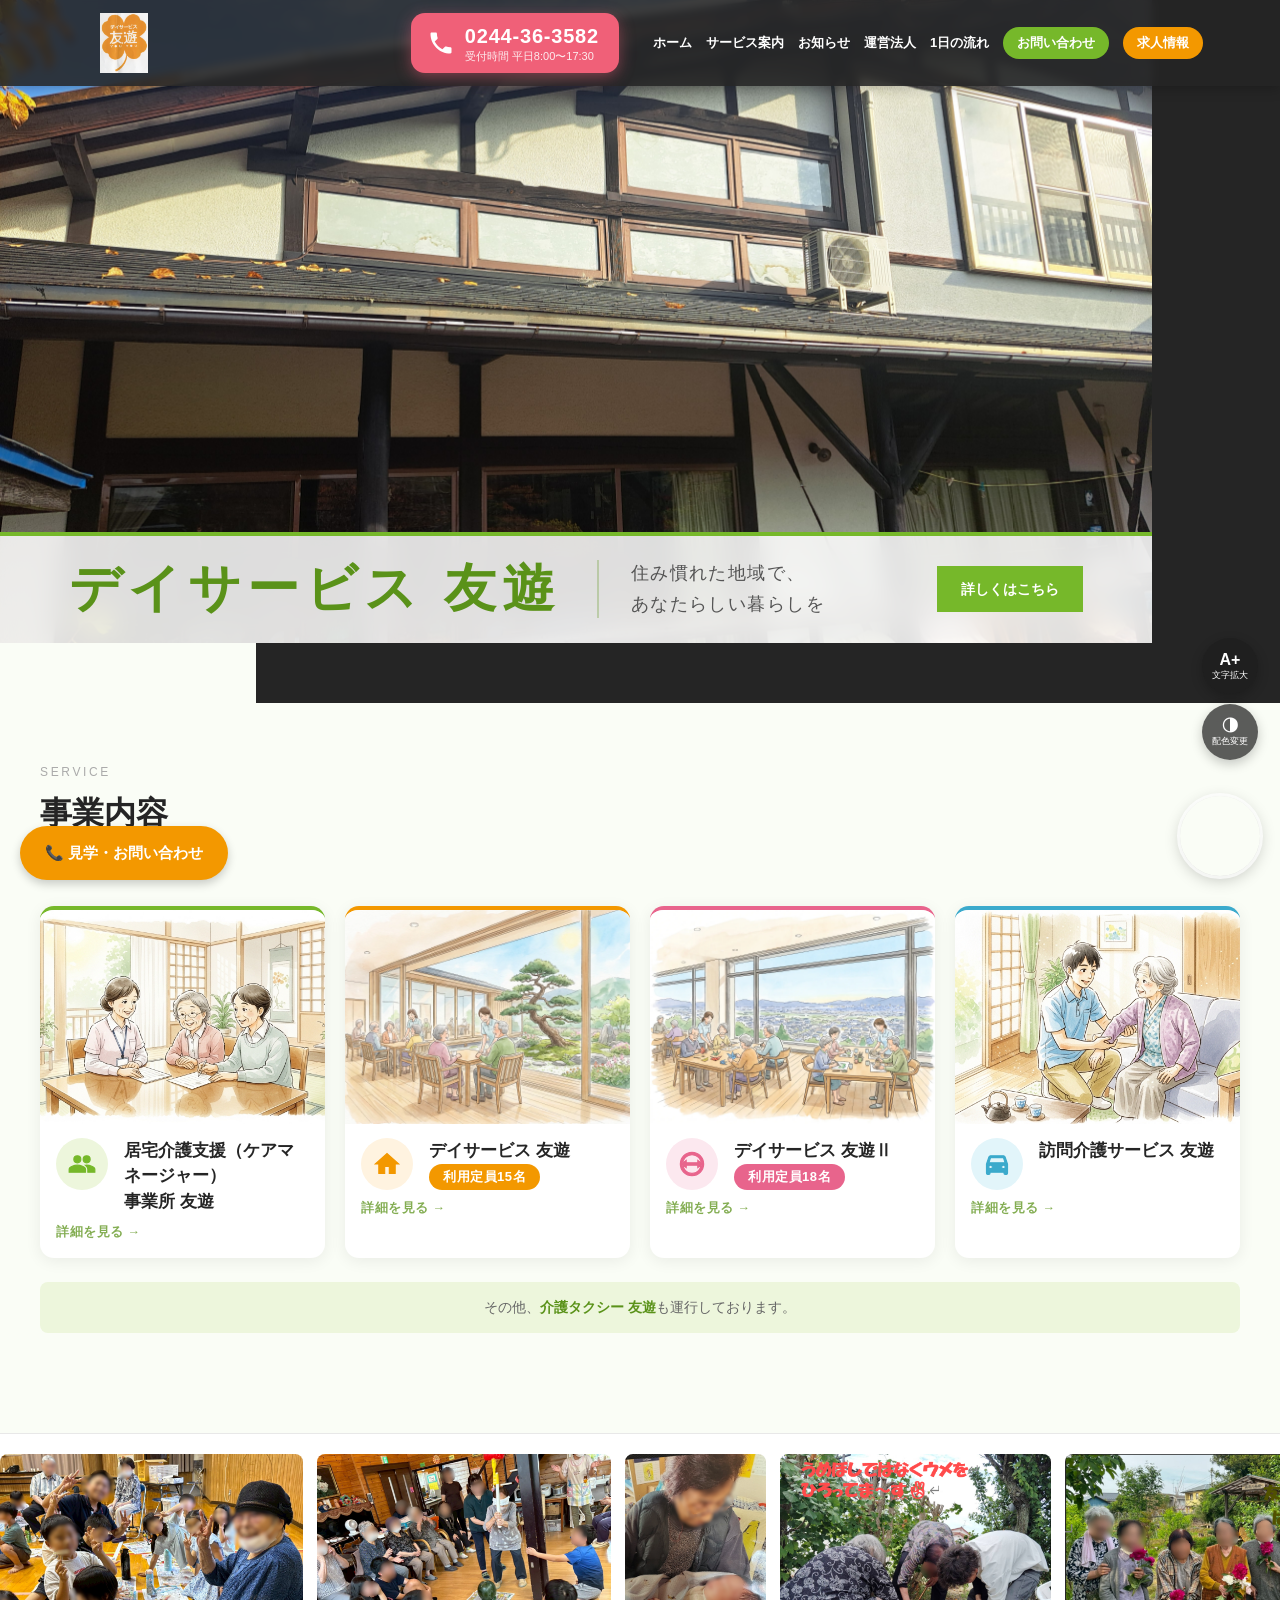
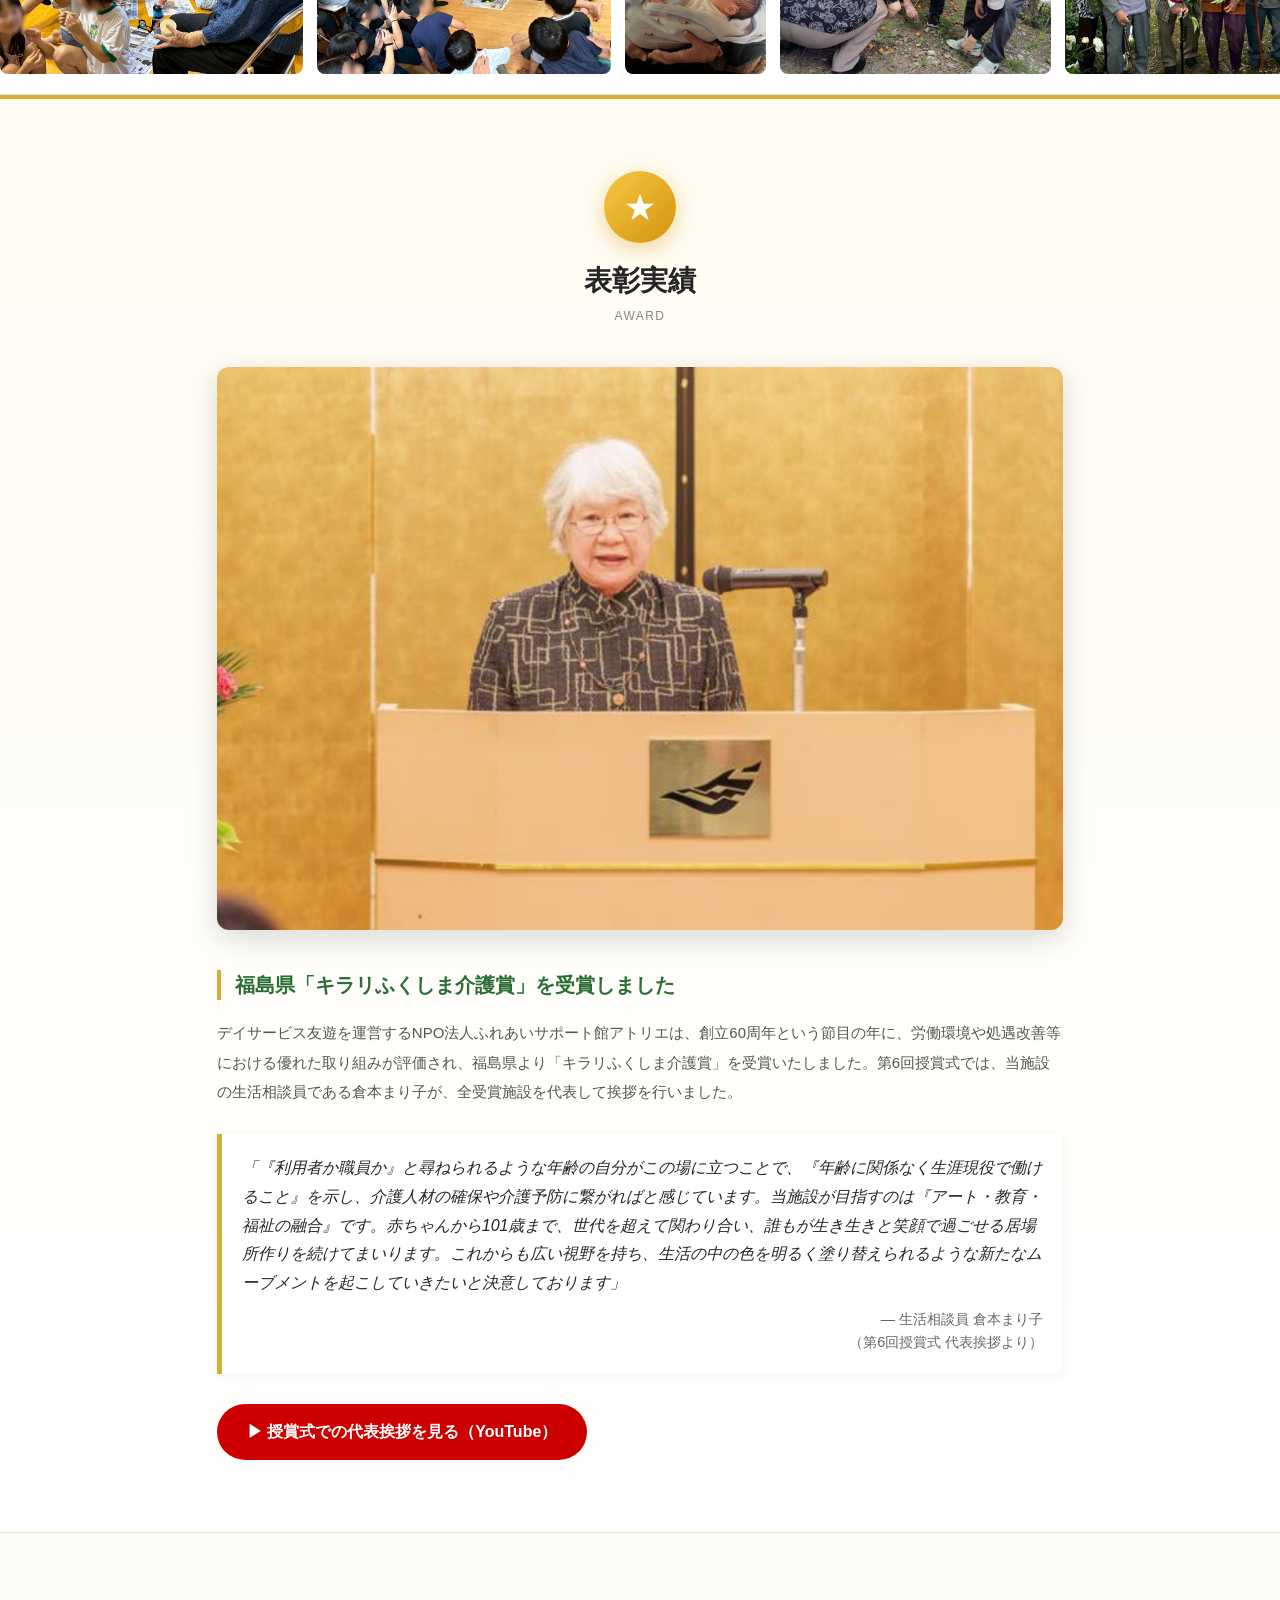
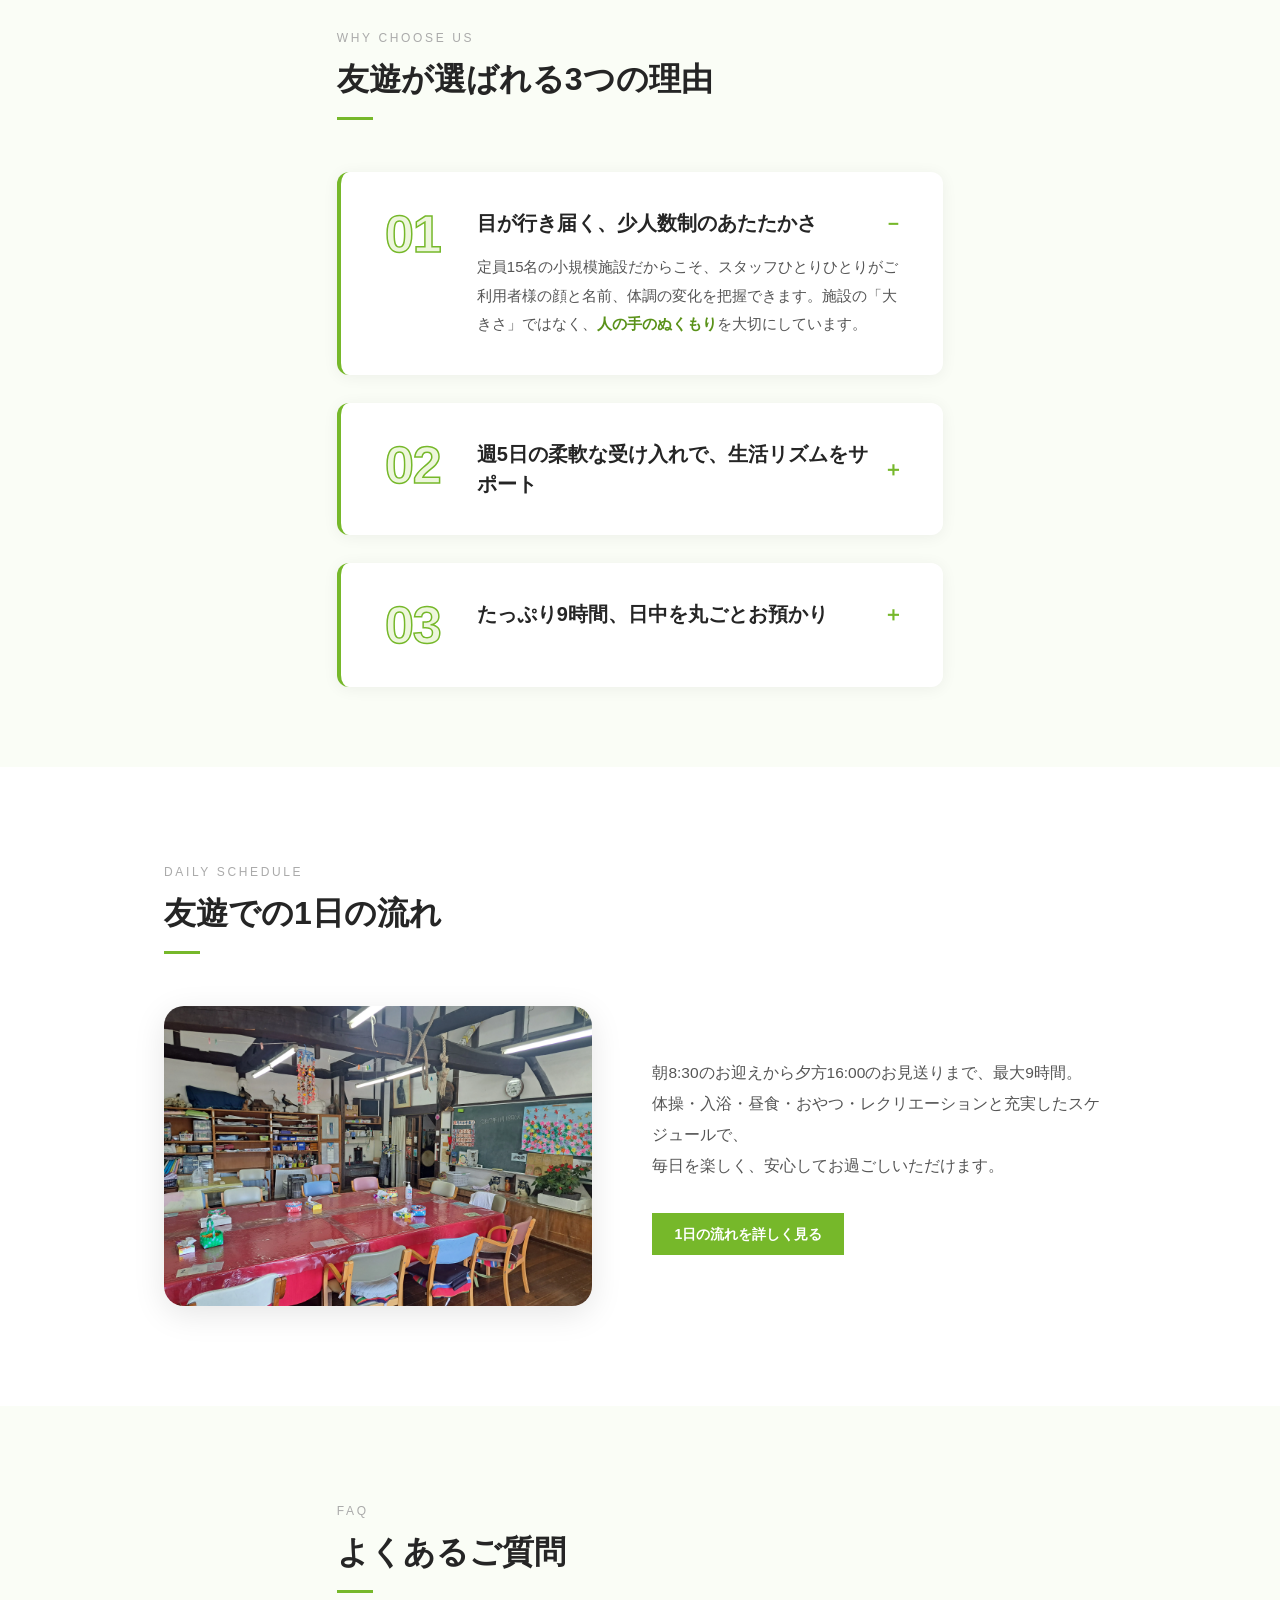
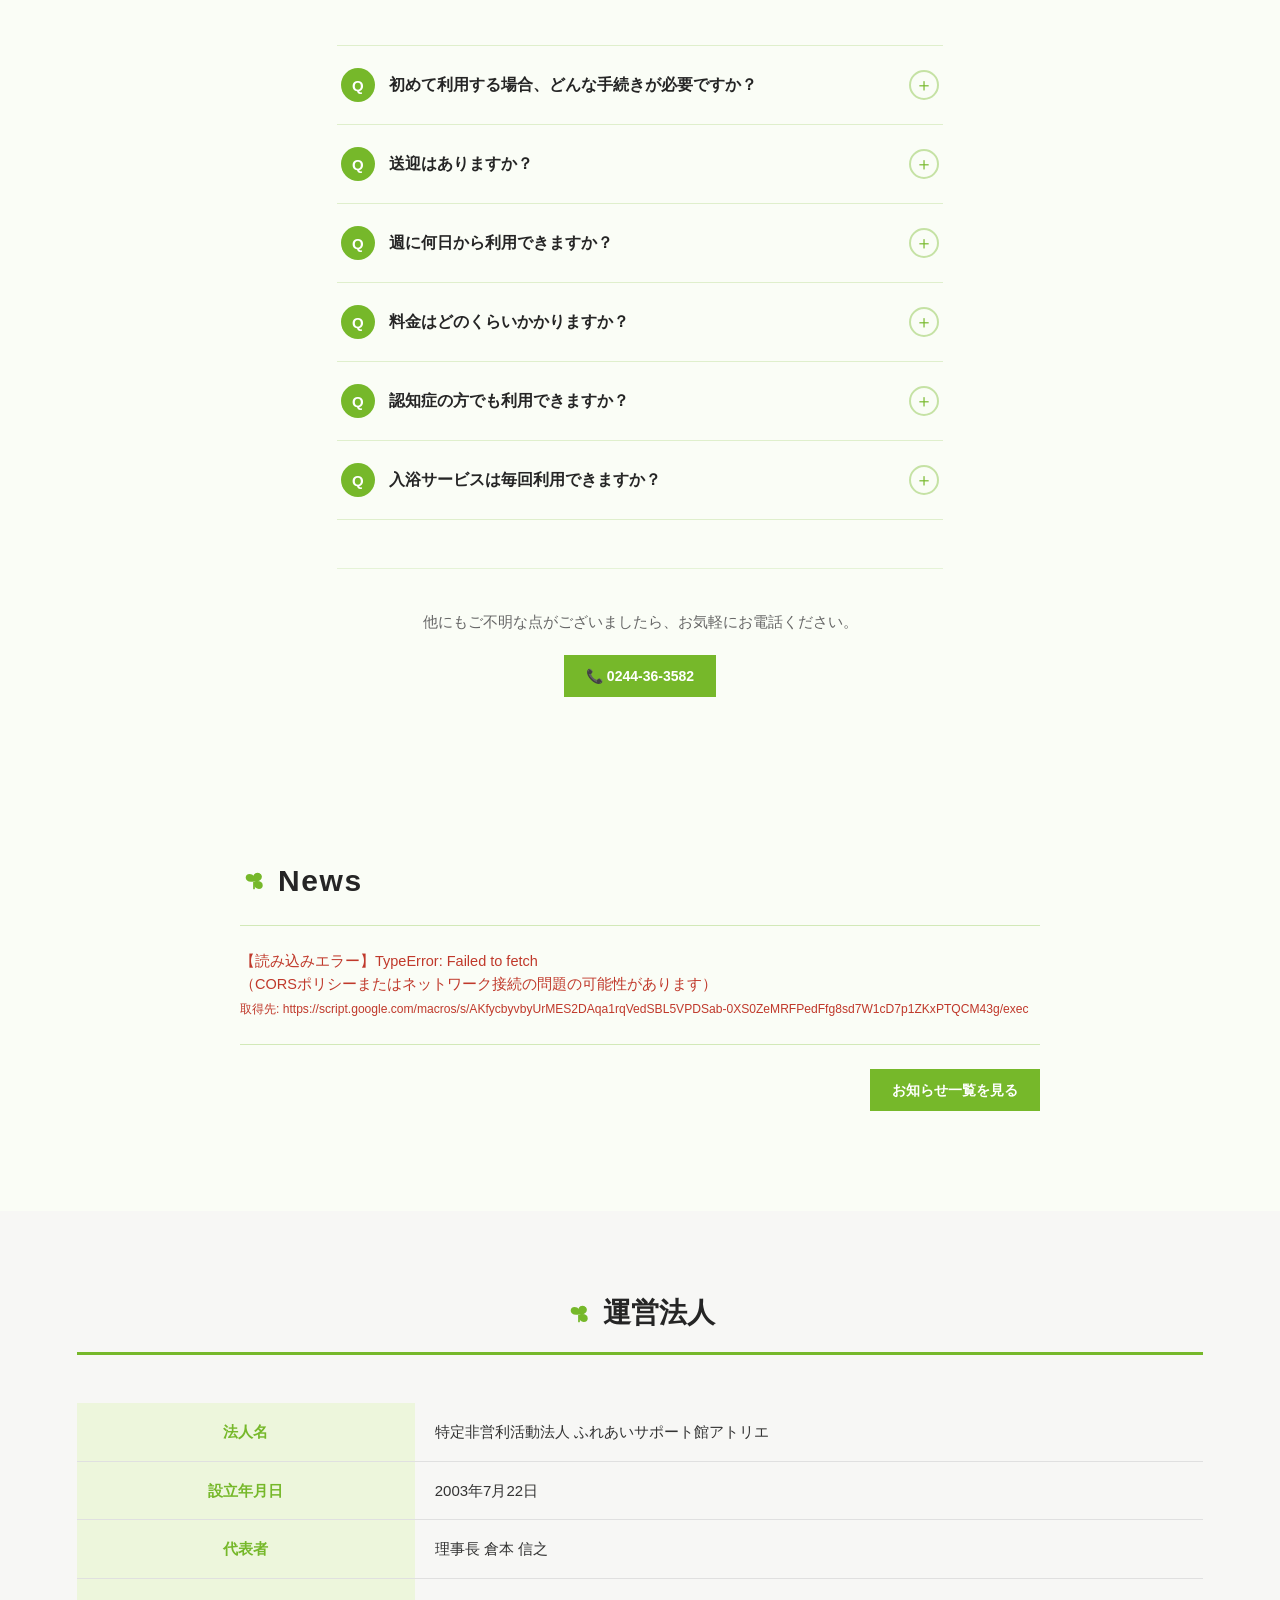
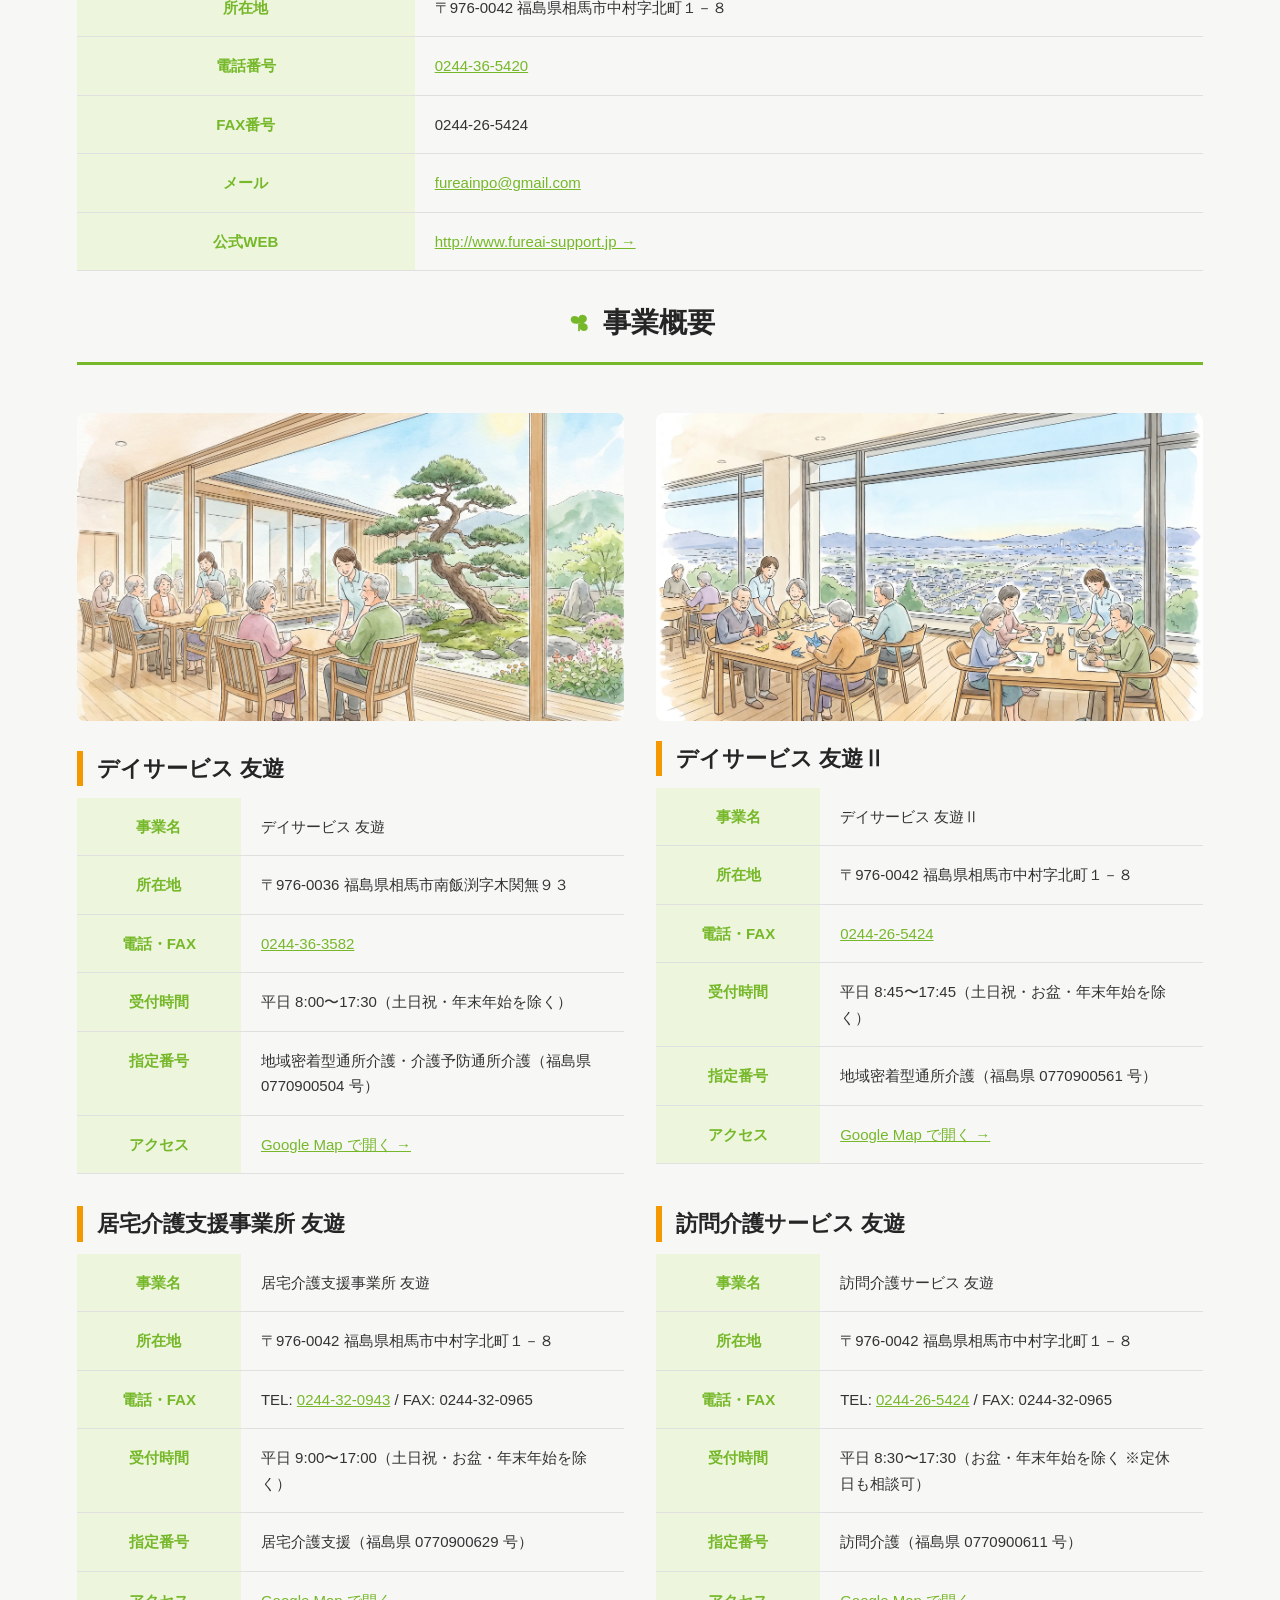
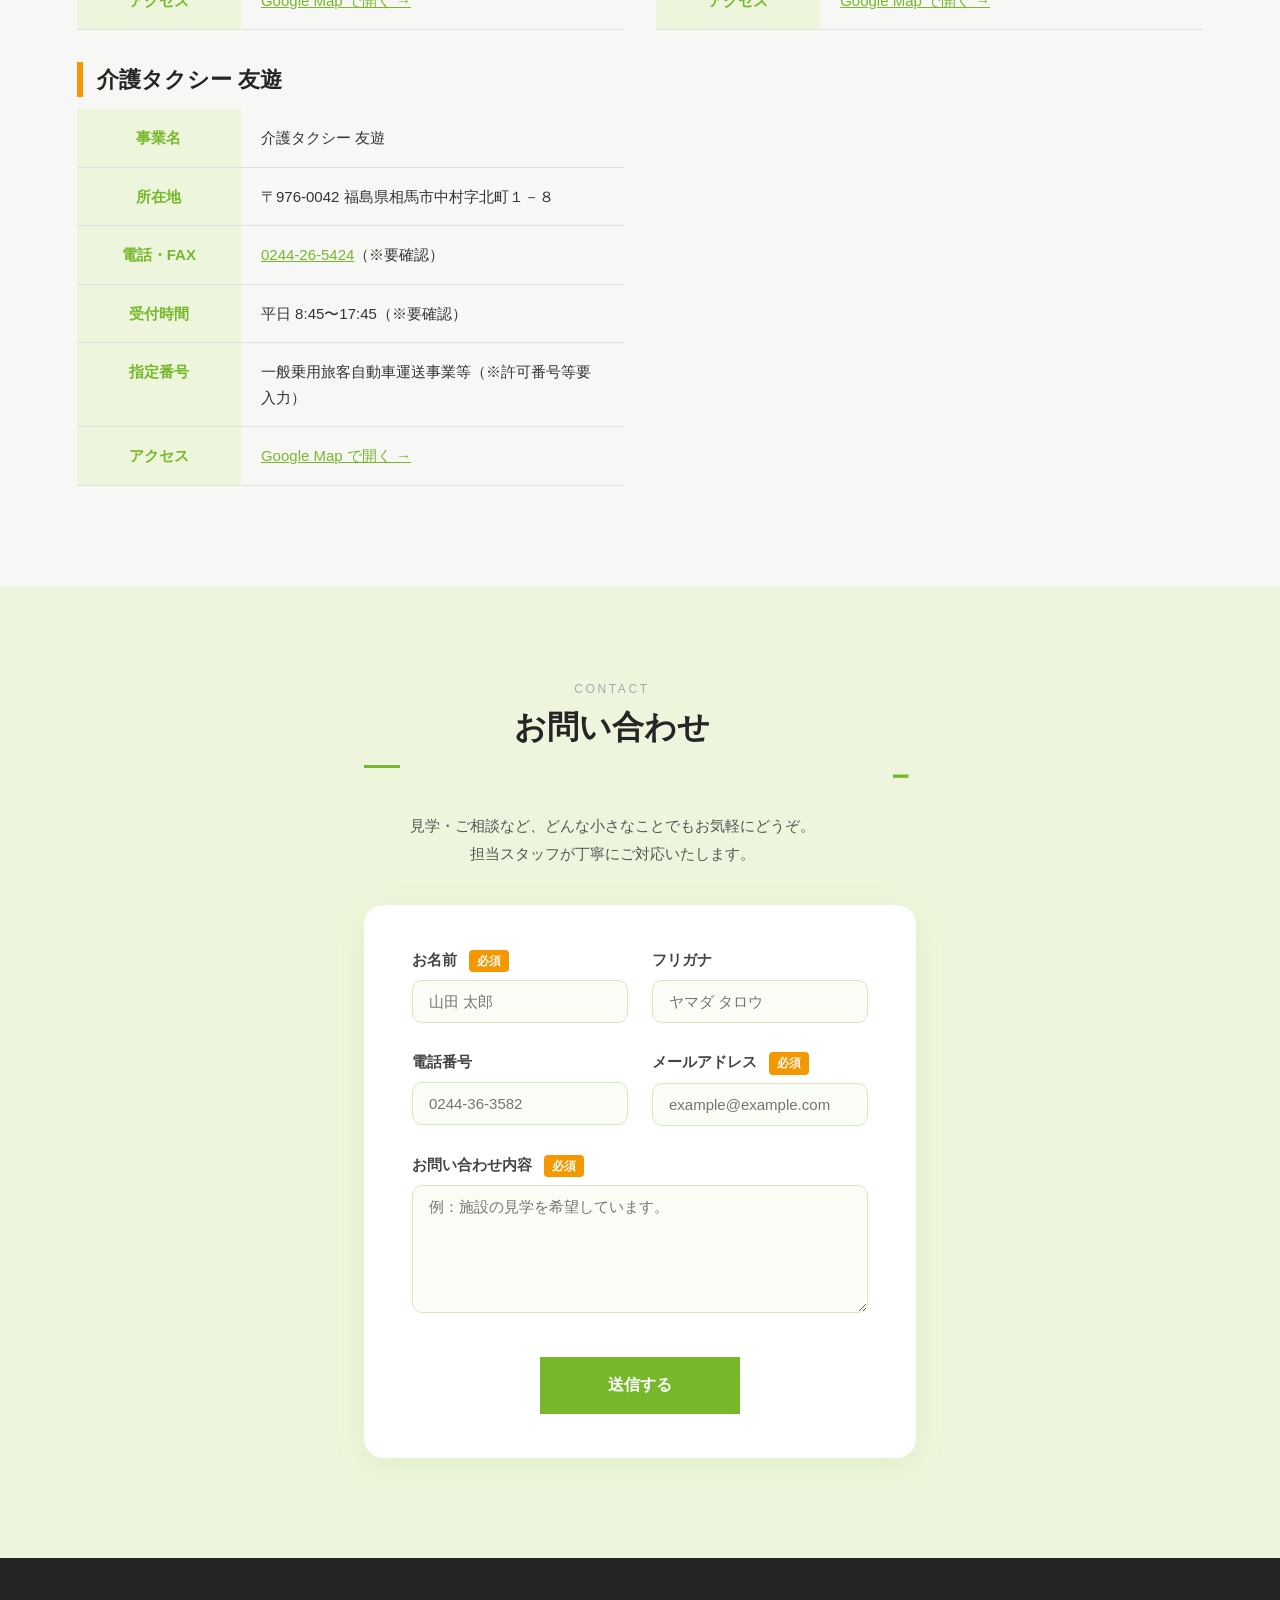
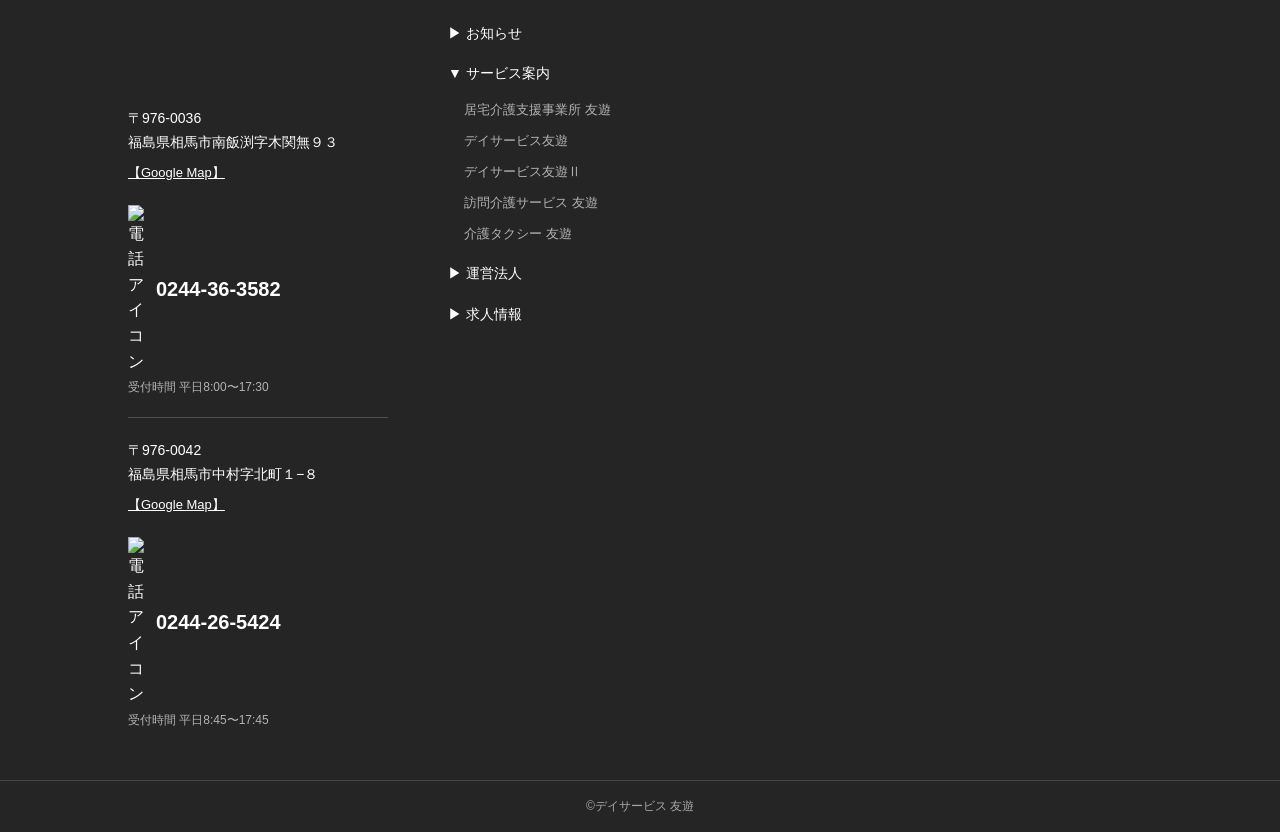
==== index.html @ 245114f7 "perf: 画像のWebP化および動画のWebM化をコードに反映し本番デプロイ" ====
<!DOCTYPE html>
<html lang="ja">
<head>
  <meta charset="UTF-8">
  <meta name="viewport" content="width=device-width, initial-scale=1.0">
  <meta name="description" content="福島県相馬市の総合介護施設。デイサービス友遊、デイサービス友遊Ⅱ、居宅介護支援事業所 友遊、訪問介護サービス 友遊、介護タクシー 友遊の公式ホームページです。ご利用者様とご家族に安心と笑顔をお届けします。">
  <title>デイサービス友遊・友遊Ⅱ｜居宅介護・訪問介護・介護タクシーの総合介護サービス</title>
  <link rel="stylesheet" href="./style.css?v=final25">
  <link rel="preconnect" href="https://fonts.googleapis.com">
  <link rel="preconnect" href="https://fonts.gstatic.com" crossorigin>
  <link href="https://fonts.googleapis.com/css2?family=Noto+Sans+JP:wght@400;700&display=swap" rel="stylesheet">
</head>
<body>

  <!-- スクロールプログレスバー（JS制御） -->
  <div id="scroll_progress" aria-hidden="true"></div>

  <!-- ===== スプラッシュ画面 ===== -->
  <div id="splash" role="status" aria-label="読み込み中">
    <div class="splash_inner">
      <div class="splash_mascot" aria-hidden="true">
        <video autoplay muted playsinline>
          <source src="./images/hikaru_intro.webm" type="video/webm">
          <source src="./images/hikaru_intro.mp4" type="video/mp4">
        </video>
      </div>
      <p class="splash_name">デイサービス 友遊</p>
      <p class="splash_tagline">住み慣れた地域で、あなたらしい暮らしを</p>
    </div>
  </div>

  <!-- ===== ヘッダー ===== -->
  <header class="top_header">
    <div class="header_inner">

      <!-- ロゴ（CSS background-image で表示、テキストは text-indent で隠す） -->
      <h1>
        <a href="./index.html">デイサービス 友遊</a>
      </h1>

      <!-- ハンバーガーボタン（スマホ用、1080px以下で表示） -->
      <div id="nav_toggle" role="button" tabindex="0" aria-label="メニューを開閉">
        <div>
          <span></span>
          <span></span>
          <span></span>
          <p>MENU</p>
        </div>
      </div>

      <!-- 電話番号ボタン（1080px以下では非表示） -->
      <div class="header_tel">
        <a href="tel:0244363582" class="header_tel_btn">
          <svg class="header_tel_icon" xmlns="http://www.w3.org/2000/svg" viewBox="0 0 24 24" fill="currentColor" aria-hidden="true">
            <path d="M6.6 10.8c1.4 2.8 3.8 5.1 6.6 6.6l2.2-2.2c.3-.3.7-.4 1-.2 1.1.4 2.3.6 3.6.6.6 0 1 .4 1 1V20c0 .6-.4 1-1 1C10.6 21 3 13.4 3 4c0-.6.4-1 1-1h3.5c.6 0 1 .4 1 1 0 1.3.2 2.5.6 3.6.1.3 0 .7-.2 1L6.6 10.8z"/>
          </svg>
          <span class="header_tel_body">
            <span class="tel_num">0244-36-3582</span>
            <span class="tel_hours">受付時間 平日8:00〜17:30</span>
          </span>
        </a>
      </div>

      <!-- ナビゲーション -->
      <nav class="top_nav">
        <ul>
          <li><a href="./index.html">ホーム</a></li>
          <li class="has_dropdown">
            <a href="service.html">サービス案内</a>
            <ul class="dropdown">
              <li><a href="service.html#service1">居宅介護支援事業所 友遊</a></li>
              <li><a href="service.html#service2">デイサービス 友遊</a></li>
              <li><a href="service.html#service3">デイサービス 友遊Ⅱ</a></li>
              <li><a href="service.html#service4">訪問介護サービス 友遊</a></li>
              <li><a href="service.html#taxi">介護タクシー 友遊</a></li>
            </ul>
          </li>
          <li><a href="#news">お知らせ</a></li>
          <li><a href="./index.html#company">運営法人</a></li>
          <li><a href="./flow.html">1日の流れ</a></li>
          <li><a href="#contact" class="nav_contact_btn">お問い合わせ</a></li>
          <li><a href="./recruit.html" class="nav_recruit_btn">求人情報</a></li>
        </ul>
      </nav>

    </div>
  </header>

  <!-- ===== メインビジュアル（CSS クロスフェード） ===== -->
  <section class="top_mv_area">
    <div class="top_mv_wrap">
      <div class="hero-crossfade">

        <!-- スライド1：前面（CSS アニメーションで制御） -->
        <div class="hero-slide hero-slide--1">
          <img class="img_pc" src="./images/hero/hero1.jpg" alt="デイサービス友遊 施設外観" decoding="async">
          <img class="img_sp" src="./images/hero/hero1.jpg" alt="デイサービス友遊 施設外観" decoding="async">
        </div>

        <!-- スライド2：背面（常時表示） -->
        <div class="hero-slide hero-slide--2">
          <img class="img_pc" src="./images/hero/hero2.jpg" alt="デイサービス友遊 室内の様子" loading="lazy" decoding="async">
          <img class="img_sp" src="./images/hero/hero2.jpg" alt="デイサービス友遊 室内の様子" loading="lazy" decoding="async">
        </div>

        <!-- テキストパネル（最前面に固定） -->
        <div class="mv_text_panel">
          <h2>デイサービス 友遊</h2>
          <p class="mv_catchphrase">住み慣れた地域で、<br>あなたらしい暮らしを</p>
          <a href="./service.html" class="mv_link">詳しくはこちら</a>
        </div>

      </div>
    </div>
    <div class="top_mv_bottom"></div>
  </section>

  <!-- ===== 事業内容 ===== -->
  <section class="top_service_area">
    <div class="svc_section_inner">

      <p class="section_sub_label">Service</p>
      <h2 class="section_main_heading">事業内容</h2>

      <ul class="svc_grid">

        <!-- カード1：居宅介護支援 -->
        <li class="svc_card svc_card--care fade-up">
          <a href="service.html#service1" class="svc_card_link">
            <div class="svc_card_img">
              <img src="./images/service1.jpg" alt="居宅介護支援事業所 友遊 外観" loading="lazy" decoding="async">
            </div>
            <div class="svc_card_body">
              <div class="svc_card_head">
                <div class="svc_icon_wrap">
                  <svg xmlns="http://www.w3.org/2000/svg" viewBox="0 0 24 24" fill="currentColor" aria-hidden="true">
                    <path d="M16 11c1.66 0 2.99-1.34 2.99-3S17.66 5 16 5c-1.66 0-3 1.34-3 3s1.34 3 3 3zm-8 0c1.66 0 2.99-1.34 2.99-3S9.66 5 8 5C6.34 5 5 6.34 5 8s1.34 3 3 3zm0 2c-2.33 0-7 1.17-7 3.5V19h14v-2.5c0-2.33-4.67-3.5-7-3.5zm8 0c-.29 0-.62.02-.97.05 1.16.84 1.97 1.97 1.97 3.45V19h6v-2.5c0-2.33-4.67-3.5-7-3.5z"/>
                  </svg>
                </div>
                <h3 class="svc_title">居宅介護支援（ケアマネージャー）<br>事業所 友遊</h3>
              </div>
              <span class="svc_card_more">詳細を見る →</span>
            </div>
          </a>
        </li>

        <!-- カード2：デイサービス 友遊 -->
        <li class="svc_card svc_card--day1 fade-up">
          <a href="service.html#service2" class="svc_card_link">
            <div class="svc_card_img">
              <img src="./images/yuyu_interior.webp" alt="デイサービス 友遊 施設外観" loading="lazy" decoding="async">
            </div>
            <div class="svc_card_body">
              <div class="svc_card_head">
                <div class="svc_icon_wrap">
                  <svg xmlns="http://www.w3.org/2000/svg" viewBox="0 0 24 24" fill="currentColor" aria-hidden="true">
                    <path d="M10 20v-6h4v6h5v-8h3L12 3 2 12h3v8z"/>
                  </svg>
                </div>
                <h3 class="svc_title">デイサービス 友遊<br><span class="svc_capacity">利用定員15名</span></h3>
              </div>
              <span class="svc_card_more">詳細を見る →</span>
            </div>
          </a>
        </li>

        <!-- カード3：デイサービス 友遊Ⅱ -->
        <li class="svc_card svc_card--day2 fade-up">
          <a href="service.html#service3" class="svc_card_link">
            <div class="svc_card_img">
              <img src="./images/yuyu2_interior.webp" alt="デイサービス 友遊Ⅱ 施設外観" loading="lazy" decoding="async">
            </div>
            <div class="svc_card_body">
              <div class="svc_card_head">
                <div class="svc_icon_wrap">
                  <svg xmlns="http://www.w3.org/2000/svg" viewBox="0 0 24 24" fill="currentColor" aria-hidden="true">
                    <path d="M17 11H7V9l-4 3 4 3v-2h10v2l4-3-4-3v2zm-5-9C6.48 2 2 6.48 2 12s4.48 10 10 10 10-4.48 10-10S17.52 2 12 2zm0 18c-4.41 0-8-3.59-8-8s3.59-8 8-8 8 3.59 8 8-3.59 8-8 8z"/>
                  </svg>
                </div>
                <h3 class="svc_title">デイサービス 友遊Ⅱ<br><span class="svc_capacity">利用定員18名</span></h3>
              </div>
              <span class="svc_card_more">詳細を見る →</span>
            </div>
          </a>
        </li>

        <!-- カード4：訪問介護 -->
        <li class="svc_card svc_card--visit fade-up">
          <a href="service.html#service4" class="svc_card_link">
            <div class="svc_card_img">
              <img src="./images/service4.jpg" alt="訪問介護サービス 友遊 スタッフ" loading="lazy" decoding="async">
            </div>
            <div class="svc_card_body">
              <div class="svc_card_head">
                <div class="svc_icon_wrap">
                  <svg xmlns="http://www.w3.org/2000/svg" viewBox="0 0 24 24" fill="currentColor" aria-hidden="true">
                    <path d="M18.92 6.01C18.72 5.42 18.16 5 17.5 5h-11c-.66 0-1.21.42-1.42 1.01L3 12v8c0 .55.45 1 1 1h1c.55 0 1-.45 1-1v-1h12v1c0 .55.45 1 1 1h1c.55 0 1-.45 1-1v-8l-2.08-5.99zM6.5 16c-.83 0-1.5-.67-1.5-1.5S5.67 13 6.5 13s1.5.67 1.5 1.5S7.33 16 6.5 16zm11 0c-.83 0-1.5-.67-1.5-1.5s.67-1.5 1.5-1.5 1.5.67 1.5 1.5-.67 1.5-1.5 1.5zM5 11l1.5-4.5h11L19 11H5z"/>
                  </svg>
                </div>
                <h3 class="svc_title">訪問介護サービス 友遊</h3>
              </div>
              <span class="svc_card_more">詳細を見る →</span>
            </div>
          </a>
        </li>

      </ul>

      <p class="svc_note">その他、<strong>介護タクシー 友遊</strong>も運行しております。</p>

    </div>
  </section>

  <!-- ===== 無限横スクロールバナー ===== -->
  <section class="top_marquee_area" aria-hidden="true">
    <div class="marquee_track">
      <!-- セット1 -->
      <img src="./images/marquee/marquee1.png"  alt="" loading="lazy" decoding="async">
      <img src="./images/marquee/marquee2.png"  alt="" loading="lazy" decoding="async">
      <img src="./images/marquee/marquee3.png"  alt="" loading="lazy" decoding="async">
      <img src="./images/marquee/marquee4.png"  alt="" loading="lazy" decoding="async">
      <img src="./images/marquee/marquee5.png"  alt="" loading="lazy" decoding="async">
      <img src="./images/marquee/marquee6.png"  alt="" loading="lazy" decoding="async">
      <img src="./images/marquee/marquee7.png"  alt="" loading="lazy" decoding="async">
      <img src="./images/marquee/marquee8.png"  alt="" loading="lazy" decoding="async">
      <img src="./images/marquee/marquee9.png"  alt="" loading="lazy" decoding="async">
      <img src="./images/marquee/marquee10.png" alt="" loading="lazy" decoding="async">
      <img src="./images/marquee/marquee11.png" alt="" loading="lazy" decoding="async">
      <img src="./images/marquee/marquee12.png" alt="" loading="lazy" decoding="async">
      <img src="./images/marquee/marquee13.png" alt="" loading="lazy" decoding="async">
      <img src="./images/marquee/marquee14.png" alt="" loading="lazy" decoding="async">
      <img src="./images/marquee/marquee15.png" alt="" loading="lazy" decoding="async">
      <!-- セット2（シームレスループ用） -->
      <img src="./images/marquee/marquee1.png"  alt="" loading="lazy" decoding="async">
      <img src="./images/marquee/marquee2.png"  alt="" loading="lazy" decoding="async">
      <img src="./images/marquee/marquee3.png"  alt="" loading="lazy" decoding="async">
      <img src="./images/marquee/marquee4.png"  alt="" loading="lazy" decoding="async">
      <img src="./images/marquee/marquee5.png"  alt="" loading="lazy" decoding="async">
      <img src="./images/marquee/marquee6.png"  alt="" loading="lazy" decoding="async">
      <img src="./images/marquee/marquee7.png"  alt="" loading="lazy" decoding="async">
      <img src="./images/marquee/marquee8.png"  alt="" loading="lazy" decoding="async">
      <img src="./images/marquee/marquee9.png"  alt="" loading="lazy" decoding="async">
      <img src="./images/marquee/marquee10.png" alt="" loading="lazy" decoding="async">
      <img src="./images/marquee/marquee11.png" alt="" loading="lazy" decoding="async">
      <img src="./images/marquee/marquee12.png" alt="" loading="lazy" decoding="async">
      <img src="./images/marquee/marquee13.png" alt="" loading="lazy" decoding="async">
      <img src="./images/marquee/marquee14.png" alt="" loading="lazy" decoding="async">
      <img src="./images/marquee/marquee15.png" alt="" loading="lazy" decoding="async">
    </div>
  </section>

  <!-- ===== 表彰実績 ===== -->
  <section id="award" class="fade-up" style="padding: 72px 0; background: linear-gradient(180deg, #fffbf0 0%, #fff 100%); border-top: 4px solid #d4af37; border-bottom: 1px solid #f0e6c0;">
    <div style="max-width: 1000px; margin: 0 auto; padding: 0 6%;">

      <!-- 見出し -->
      <div style="text-align: center; margin-bottom: 40px;">
        <div style="display: inline-flex; align-items: center; justify-content: center; width: 72px; height: 72px; border-radius: 50%; background: linear-gradient(135deg, #f5c842 0%, #d4940f 100%); color: #fff; font-size: 3.2rem; line-height: 1; box-shadow: 0 6px 20px rgba(212,160,23,0.4); margin-bottom: 16px;" aria-hidden="true">★</div>
        <h2 style="font-size: 2.8rem; font-weight: 700; color: #252525; margin: 0 0 4px;">表彰実績</h2>
        <span style="display: block; font-size: 1.2rem; color: #888; letter-spacing: 0.12em; text-transform: uppercase;">Award</span>
      </div>

      <!-- 2カラムレイアウト（PC：画像左・テキスト右 / SP：縦積み） -->
      <div style="display: flex; gap: 40px; align-items: flex-start; flex-wrap: wrap;">

        <!-- 左：アイキャッチ画像 -->
        <div style="flex: 1.3 1 420px; min-width: 240px;">
          <img src="./images/kuramoto_speech.png"
               alt="第6回キラリふくしま介護賞授賞式 代表挨拶 生活相談員 倉本まり子"
               style="width: 100%; border-radius: 12px; box-shadow: 0 8px 28px rgba(0,0,0,0.15); display: block;" loading="lazy" decoding="async">
        </div>

        <!-- 右：テキストエリア -->
        <div style="flex: 1.7 1 400px; min-width: 260px;">
          <h3 style="font-size: 2rem; font-weight: 700; color: #2a6d35; line-height: 1.5; margin-bottom: 18px; padding-left: 14px; border-left: 4px solid #d4af37;">福島県「キラリふくしま介護賞」を受賞しました</h3>
          <p style="font-size: 1.5rem; color: #555; line-height: 1.95; margin-bottom: 28px;">デイサービス友遊を運営するNPO法人ふれあいサポート館アトリエは、創立60周年という節目の年に、労働環境や処遇改善等における優れた取り組みが評価され、福島県より「キラリふくしま介護賞」を受賞いたしました。第6回授賞式では、当施設の生活相談員である倉本まり子が、全受賞施設を代表して挨拶を行いました。</p>

          <blockquote class="award_quote" style="background: #fff; border-left: 5px solid #d4af37; padding: 20px; margin-bottom: 30px; border-radius: 0 8px 8px 0; box-shadow: 0 2px 8px rgba(0,0,0,0.05); position: relative;">
            <p style="font-style: italic; line-height: 1.8; margin-bottom: 10px;">「『利用者か職員か』と尋ねられるような年齢の自分がこの場に立つことで、『年齢に関係なく生涯現役で働けること』を示し、介護人材の確保や介護予防に繋がればと感じています。当施設が目指すのは『アート・教育・福祉の融合』です。赤ちゃんから101歳まで、世代を超えて関わり合い、誰もが生き生きと笑顔で過ごせる居場所作りを続けてまいります。これからも広い視野を持ち、生活の中の色を明るく塗り替えられるような新たなムーブメントを起こしていきたいと決意しております」</p>
            <p style="text-align: right; font-size: 0.9em; color: #666; margin: 0;">— 生活相談員 倉本まり子<br>（第6回授賞式 代表挨拶より）</p>
          </blockquote>

          <a href="https://youtu.be/NqNullyWA4A?t=1962" target="_blank" rel="noopener noreferrer" class="award_yt_btn" style="display: inline-block; background-color: #cc0000; color: #fff; padding: 15px 30px; border-radius: 30px; text-decoration: none; font-weight: bold; transition: all 0.3s ease;">
            ▶ 授賞式での代表挨拶を見る（YouTube）
          </a>
        </div><!-- /右テキストエリア -->

      </div><!-- /2カラムレイアウト -->

    </div>
  </section>

  <!-- ===== 友遊が選ばれる3つの理由 ===== -->
  <section class="top_reasons_area">
    <div class="top_reasons_inner">
      <p class="section_sub_label">Why Choose Us</p>
      <h2 class="section_main_heading">友遊が選ばれる3つの理由</h2>

      <ol class="reasons_list">

        <li class="reasons_item fade-up">
          <div class="reasons_num" aria-hidden="true">01</div>
          <div class="reasons_body">
            <button class="reasons_header" aria-expanded="true">
              <h3>目が行き届く、少人数制のあたたかさ</h3>
              <span class="reasons_toggle_icon" aria-hidden="true">－</span>
            </button>
            <div class="reasons_content is-open" aria-hidden="false" style="display: block;">
              <p>定員15名の小規模施設だからこそ、スタッフひとりひとりがご利用者様の顔と名前、体調の変化を把握できます。施設の「大きさ」ではなく、<strong>人の手のぬくもり</strong>を大切にしています。</p>
            </div>
          </div>
        </li>

        <li class="reasons_item fade-up">
          <div class="reasons_num" aria-hidden="true">02</div>
          <div class="reasons_body">
            <button class="reasons_header" aria-expanded="false">
              <h3>週5日の柔軟な受け入れで、生活リズムをサポート</h3>
              <span class="reasons_toggle_icon" aria-hidden="true">＋</span>
            </button>
            <div class="reasons_content" aria-hidden="true">
              <p>週1日から週5日まで、ご家族の介護状況やご本人のペースに合わせて利用日数を設定できます。<strong>無理なく通い続けられる環境</strong>をご家族とともに作ります。</p>
            </div>
          </div>
        </li>

        <li class="reasons_item fade-up">
          <div class="reasons_num" aria-hidden="true">03</div>
          <div class="reasons_body">
            <button class="reasons_header" aria-expanded="false">
              <h3>たっぷり9時間、日中を丸ごとお預かり</h3>
              <span class="reasons_toggle_icon" aria-hidden="true">＋</span>
            </button>
            <div class="reasons_content" aria-hidden="true">
              <p>朝の送迎から夕方のお見送りまで、最大9時間お預かりします。ご家族が安心して仕事や休息をとれるよう、<strong>日中の生活全体をサポート</strong>します。</p>
            </div>
          </div>
        </li>

      </ol>
    </div>
  </section>

  <!-- ===== 1日の流れ（ダイジェスト） ===== -->
  <section class="top_flow_digest_area">
    <div class="top_flow_digest_inner fade-up">

      <p class="section_sub_label">Daily Schedule</p>
      <h2 class="section_main_heading">友遊での1日の流れ</h2>

      <div class="flow_digest_wrap">
        <div class="flow_digest_img">
          <img src="./images/room.webp" alt="デイサービス 友遊 室内の様子" loading="lazy" decoding="async">
        </div>
        <div class="flow_digest_text">
          <p>朝8:30のお迎えから夕方16:00のお見送りまで、最大9時間。<br>
          体操・入浴・昼食・おやつ・レクリエーションと充実したスケジュールで、<br>
          毎日を楽しく、安心してお過ごしいただけます。</p>
          <a href="./flow.html" class="more_btn">1日の流れを詳しく見る</a>
        </div>
      </div>

    </div>
  </section>

  <!-- ===== よくあるご質問（FAQ） ===== -->
  <section class="top_faq_area">
    <div class="top_faq_inner">
      <p class="section_sub_label">FAQ</p>
      <h2 class="section_main_heading">よくあるご質問</h2>

      <div class="faq_list">

        <div class="faq_item fade-up">
          <button class="faq_question" aria-expanded="false" aria-controls="faq_ans_1">
            <span class="faq_q_icon" aria-hidden="true">Q</span>
            <span class="faq_q_text">初めて利用する場合、どんな手続きが必要ですか？</span>
            <span class="faq_toggle_icon" aria-hidden="true">＋</span>
          </button>
          <div class="faq_answer" id="faq_ans_1" aria-hidden="true">
            <div class="faq_answer_inner">
              <div class="faq_answer_body">
                <span class="faq_a_icon" aria-hidden="true">A</span>
                <p>まずはお電話でお気軽にご相談ください。担当のケアマネジャーがいらっしゃる場合は、一緒にご相談いただくとスムーズです。施設見学も随時受け付けております。</p>
              </div>
            </div>
          </div>
        </div>

        <div class="faq_item fade-up">
          <button class="faq_question" aria-expanded="false" aria-controls="faq_ans_2">
            <span class="faq_q_icon" aria-hidden="true">Q</span>
            <span class="faq_q_text">送迎はありますか？</span>
            <span class="faq_toggle_icon" aria-hidden="true">＋</span>
          </button>
          <div class="faq_answer" id="faq_ans_2" aria-hidden="true">
            <div class="faq_answer_inner">
              <div class="faq_answer_body">
                <span class="faq_a_icon" aria-hidden="true">A</span>
                <p>はい、ご自宅までお迎えとお見送りをいたします。送迎の対応エリアや時間帯については、お気軽にお電話にてお問い合わせください。</p>
              </div>
            </div>
          </div>
        </div>

        <div class="faq_item fade-up">
          <button class="faq_question" aria-expanded="false" aria-controls="faq_ans_3">
            <span class="faq_q_icon" aria-hidden="true">Q</span>
            <span class="faq_q_text">週に何日から利用できますか？</span>
            <span class="faq_toggle_icon" aria-hidden="true">＋</span>
          </button>
          <div class="faq_answer" id="faq_ans_3" aria-hidden="true">
            <div class="faq_answer_inner">
              <div class="faq_answer_body">
                <span class="faq_a_icon" aria-hidden="true">A</span>
                <p>週1日から週5日まで、ご利用者様のペースやご家族の状況に合わせて柔軟に対応しています。担当ケアマネジャーと相談しながら、最適な利用日数をご提案します。</p>
              </div>
            </div>
          </div>
        </div>

        <div class="faq_item fade-up">
          <button class="faq_question" aria-expanded="false" aria-controls="faq_ans_4">
            <span class="faq_q_icon" aria-hidden="true">Q</span>
            <span class="faq_q_text">料金はどのくらいかかりますか？</span>
            <span class="faq_toggle_icon" aria-hidden="true">＋</span>
          </button>
          <div class="faq_answer" id="faq_ans_4" aria-hidden="true">
            <div class="faq_answer_inner">
              <div class="faq_answer_body">
                <span class="faq_a_icon" aria-hidden="true">A</span>
                <p>介護保険が適用されますので、ご利用者様の要介護度によって自己負担額（1〜3割）が異なります。詳しい料金についてはお電話にてご案内いたします。</p>
              </div>
            </div>
          </div>
        </div>

        <div class="faq_item fade-up">
          <button class="faq_question" aria-expanded="false" aria-controls="faq_ans_5">
            <span class="faq_q_icon" aria-hidden="true">Q</span>
            <span class="faq_q_text">認知症の方でも利用できますか？</span>
            <span class="faq_toggle_icon" aria-hidden="true">＋</span>
          </button>
          <div class="faq_answer" id="faq_ans_5" aria-hidden="true">
            <div class="faq_answer_inner">
              <div class="faq_answer_body">
                <span class="faq_a_icon" aria-hidden="true">A</span>
                <p>はい、認知症の方もご利用いただけます。経験豊富なスタッフが、ひとりひとりの状態に合わせて丁寧にサポートいたします。まずはお気軽にご相談ください。</p>
              </div>
            </div>
          </div>
        </div>

        <div class="faq_item fade-up">
          <button class="faq_question" aria-expanded="false" aria-controls="faq_ans_6">
            <span class="faq_q_icon" aria-hidden="true">Q</span>
            <span class="faq_q_text">入浴サービスは毎回利用できますか？</span>
            <span class="faq_toggle_icon" aria-hidden="true">＋</span>
          </button>
          <div class="faq_answer" id="faq_ans_6" aria-hidden="true">
            <div class="faq_answer_inner">
              <div class="faq_answer_body">
                <span class="faq_a_icon" aria-hidden="true">A</span>
                <p>入浴サービスはご利用日数に応じてご案内しております。ご自宅での入浴が難しい方でも、安全・清潔に入浴いただけるよう、専門スタッフが個別に対応します。</p>
              </div>
            </div>
          </div>
        </div>

      </div>

      <div class="faq_contact_cta fade-up">
        <p>他にもご不明な点がございましたら、お気軽にお電話ください。</p>
        <a href="tel:0244-36-3582" class="more_btn">📞 0244-36-3582</a>
      </div>
    </div>
  </section>

  <!-- ===== お知らせ ===== -->
  <section class="top_news_area" id="news">
    <div class="top_news_wrap">

      <h3>News</h3>

      <!-- JS で最新3件が挿入される -->
      <div id="top_news_list" aria-busy="true">
        <div class="news_loading">
          <span class="news_loading_dot"></span>
          最新情報を読み込んでいます...
        </div>
      </div>

      <!-- 一覧ボタン -->
      <div class="more_btn_wrap">
        <a href="./news.html" class="more_btn">お知らせ一覧を見る</a>
      </div>

    </div>
  </section>

  <!-- ===== 事業概要 ===== -->
  <section class="top_company_area" id="company">
  <div class="top_company_wrap fade-up">
    <h3>運営法人</h3>
    <table class="company_table" style="margin-bottom: 3rem;">
      <tr>
        <th>法人名</th>
        <td>特定非営利活動法人 ふれあいサポート館アトリエ</td>
      </tr>
      <tr>
        <th>設立年月日</th>
        <td>2003年7月22日</td>
      </tr>
      <tr>
        <th>代表者</th>
        <td>理事長 倉本 信之</td>
      </tr>
      <tr>
        <th>所在地</th>
        <td>〒976-0042 福島県相馬市中村字北町１－８</td>
      </tr>
      <tr>
        <th>電話番号</th>
        <td><a href="tel:0244-36-5420">0244-36-5420</a></td>
      </tr>
      <tr>
        <th>FAX番号</th>
        <td>0244-26-5424</td>
      </tr>
      <tr>
        <th>メール</th>
        <td><a href="mailto:fureainpo@gmail.com">fureainpo@gmail.com</a></td>
      </tr>
      <tr>
        <th>公式WEB</th>
        <td>
          <a href="http://www.fureai-support.jp" target="_blank" rel="noopener noreferrer">http://www.fureai-support.jp →</a>
        </td>
      </tr>
    </table>

    <h3>事業概要</h3>

    <div class="company_facilities_grid">

    <div class="company_facility_item">
    <img src="./images/yuyu_interior.webp" alt="デイサービス 友遊の内観" class="company_facility_image">
    <h4 style="margin-top: 1rem; margin-bottom: 0.5rem; font-size: 1.2rem; border-left: 4px solid var(--color-accent, #f39800); padding-left: 10px;">デイサービス 友遊</h4>
    <table class="company_table" style="margin-bottom: 2.5rem;">
      <tr>
        <th>事業名</th>
        <td>デイサービス 友遊</td>
      </tr>
      <tr>
        <th>所在地</th>
        <td>〒976-0036 福島県相馬市南飯渕字木関無９３</td>
      </tr>
      <tr>
        <th>電話・FAX</th>
        <td><a href="tel:0244-36-3582">0244-36-3582</a></td>
      </tr>
      <tr>
        <th>受付時間</th>
        <td>平日 8:00〜17:30（土日祝・年末年始を除く）</td>
      </tr>
      <tr>
        <th>指定番号</th>
        <td>地域密着型通所介護・介護予防通所介護（福島県 0770900504 号）</td>
      </tr>
      <tr>
        <th>アクセス</th>
        <td>
          <a href="https://www.google.com/maps/search/?api=1&query=福島県相馬市南飯渕字木関無93" target="_blank" rel="noopener noreferrer">Google Map で開く →</a>
        </td>
      </tr>
    </table>
    </div>

    <div class="company_facility_item">
    <img src="./images/yuyu2_interior.webp" alt="デイサービス 友遊Ⅱの内観" class="company_facility_image">
    <h4 style="margin-bottom: 0.5rem; font-size: 1.2rem; border-left: 4px solid var(--color-accent, #f39800); padding-left: 10px;">デイサービス 友遊Ⅱ</h4>
    <table class="company_table" style="margin-bottom: 2.5rem;">
      <tr>
        <th>事業名</th>
        <td>デイサービス 友遊Ⅱ</td>
      </tr>
      <tr>
        <th>所在地</th>
        <td>〒976-0042 福島県相馬市中村字北町１－８</td>
      </tr>
      <tr>
        <th>電話・FAX</th>
        <td><a href="tel:0244-26-5424">0244-26-5424</a></td>
      </tr>
      <tr>
        <th>受付時間</th>
        <td>平日 8:45〜17:45（土日祝・お盆・年末年始を除く）</td>
      </tr>
      <tr>
        <th>指定番号</th>
        <td>地域密着型通所介護（福島県 0770900561 号）</td>
      </tr>
      <tr>
        <th>アクセス</th>
        <td>
          <a href="https://www.google.com/maps/search/?api=1&query=%E7%A6%8F%E5%B3%B6%E7%9C%8C%E7%9B%B8%E9%A6%AC%E5%B8%82%E4%B8%AD%E6%9D%91%E5%AD%97%E5%8C%97%E7%94%BA1-8" target="_blank" rel="noopener noreferrer">Google Map で開く →</a>
        </td>
      </tr>
    </table>
    </div>

    <div class="company_facility_item">
    <h4 style="margin-bottom: 0.5rem; font-size: 1.2rem; border-left: 4px solid var(--color-accent, #f39800); padding-left: 10px;">居宅介護支援事業所 友遊</h4>
    <table class="company_table" style="margin-bottom: 2.5rem;">
      <tr>
        <th>事業名</th>
        <td>居宅介護支援事業所 友遊</td>
      </tr>
      <tr>
        <th>所在地</th>
        <td>〒976-0042 福島県相馬市中村字北町１－８</td>
      </tr>
      <tr>
        <th>電話・FAX</th>
        <td>TEL: <a href="tel:0244-32-0943">0244-32-0943</a> / FAX: 0244-32-0965</td>
      </tr>
      <tr>
        <th>受付時間</th>
        <td>平日 9:00〜17:00（土日祝・お盆・年末年始を除く）</td>
      </tr>
      <tr>
        <th>指定番号</th>
        <td>居宅介護支援（福島県 0770900629 号）</td>
      </tr>
      <tr>
        <th>アクセス</th>
        <td>
          <a href="https://www.google.com/maps/search/?api=1&query=%E7%A6%8F%E5%B3%B6%E7%9C%8C%E7%9B%B8%E9%A6%AC%E5%B8%82%E4%B8%AD%E6%9D%91%E5%AD%97%E5%8C%97%E7%94%BA1-8" target="_blank" rel="noopener noreferrer">Google Map で開く →</a>
        </td>
      </tr>
    </table>
    </div>

    <div class="company_facility_item">
    <h4 style="margin-bottom: 0.5rem; font-size: 1.2rem; border-left: 4px solid var(--color-accent, #f39800); padding-left: 10px;">訪問介護サービス 友遊</h4>
    <table class="company_table" style="margin-bottom: 2.5rem;">
      <tr>
        <th>事業名</th>
        <td>訪問介護サービス 友遊</td>
      </tr>
      <tr>
        <th>所在地</th>
        <td>〒976-0042 福島県相馬市中村字北町１－８</td>
      </tr>
      <tr>
        <th>電話・FAX</th>
        <td>TEL: <a href="tel:0244-26-5424">0244-26-5424</a> / FAX: 0244-32-0965</td>
      </tr>
      <tr>
        <th>受付時間</th>
        <td>平日 8:30〜17:30（お盆・年末年始を除く ※定休日も相談可）</td>
      </tr>
      <tr>
        <th>指定番号</th>
        <td>訪問介護（福島県 0770900611 号）</td>
      </tr>
      <tr>
        <th>アクセス</th>
        <td>
          <a href="https://www.google.com/maps/search/?api=1&query=%E7%A6%8F%E5%B3%B6%E7%9C%8C%E7%9B%B8%E9%A6%AC%E5%B8%82%E4%B8%AD%E6%9D%91%E5%AD%97%E5%8C%97%E7%94%BA1-8" target="_blank" rel="noopener noreferrer">Google Map で開く →</a>
        </td>
      </tr>
    </table>
    </div>

    <div class="company_facility_item">
    <h4 style="margin-bottom: 0.5rem; font-size: 1.2rem; border-left: 4px solid var(--color-accent, #f39800); padding-left: 10px;">介護タクシー 友遊</h4>
    <table class="company_table">
      <tr>
        <th>事業名</th>
        <td>介護タクシー 友遊</td>
      </tr>
      <tr>
        <th>所在地</th>
        <td>〒976-0042 福島県相馬市中村字北町１－８</td>
      </tr>
      <tr>
        <th>電話・FAX</th>
        <td><a href="tel:0244-26-5424">0244-26-5424</a>（※要確認）</td>
      </tr>
      <tr>
        <th>受付時間</th>
        <td>平日 8:45〜17:45（※要確認）</td>
      </tr>
      <tr>
        <th>指定番号</th>
        <td>一般乗用旅客自動車運送事業等（※許可番号等要入力）</td>
      </tr>
      <tr>
        <th>アクセス</th>
        <td>
          <a href="https://www.google.com/maps/search/?api=1&query=%E7%A6%8F%E5%B3%B6%E7%9C%8C%E7%9B%B8%E9%A6%AC%E5%B8%82%E4%B8%AD%E6%9D%91%E5%AD%97%E5%8C%97%E7%94%BA1-8" target="_blank" rel="noopener noreferrer">Google Map で開く →</a>
        </td>
      </tr>
    </table>
    </div>

    </div><!-- /.company_facilities_grid -->

  </div>
</section>
  <!-- ===== お問い合わせ ===== -->
  <section class="top_contact_area" id="contact">
    <div class="top_contact_inner fade-up">

      <!-- アコーディオン見出し（クリックで開閉） -->
      <button class="contact_accordion_header" aria-expanded="true" aria-controls="contact_form_body">
        <div class="contact_accordion_label">
          <p class="section_sub_label">Contact</p>
          <h2 class="section_main_heading">お問い合わせ</h2>
          <p class="contact_lead">見学・ご相談など、どんな小さなことでもお気軽にどうぞ。<br>担当スタッフが丁寧にご対応いたします。</p>
        </div>
        <span class="contact_accordion_icon" aria-hidden="true">－</span>
      </button>

      <!-- フォーム本体（初期展開） -->
      <div id="contact_form_body" class="contact_accordion_body is-open" aria-hidden="false">

        <form id="contactForm" novalidate>

          <div class="contact_fields_row">

            <div class="contact_field">
              <label for="contact_name">お名前 <span class="contact_required">必須</span></label>
              <input type="text" id="contact_name" name="name"
                     placeholder="山田 太郎" required autocomplete="name">
            </div>

            <div class="contact_field">
              <label for="contact_kana">フリガナ</label>
              <input type="text" id="contact_kana" name="kana"
                     placeholder="ヤマダ タロウ" autocomplete="name">
            </div>

          </div>

          <div class="contact_fields_row">

            <div class="contact_field">
              <label for="contact_phone">電話番号</label>
              <input type="tel" id="contact_phone" name="phone"
                     placeholder="0244-36-3582" autocomplete="tel">
            </div>

            <div class="contact_field">
              <label for="contact_email">メールアドレス <span class="contact_required">必須</span></label>
              <input type="email" id="contact_email" name="email"
                     placeholder="example@example.com" required autocomplete="email">
            </div>

          </div>

          <div class="contact_field">
            <label for="contact_message">お問い合わせ内容 <span class="contact_required">必須</span></label>
            <textarea id="contact_message" name="message"
                      rows="6" placeholder="例：施設の見学を希望しています。" required></textarea>
          </div>

          <div class="contact_submit">
            <button type="submit" class="more_btn" id="contact_submit_btn">送信する</button>
          </div>

        </form>

        <!-- 送信完了メッセージ（JS で表示） -->
        <div class="contact_success" id="contact_success" role="alert" aria-live="assertive" hidden>
          <div class="contact_success_inner">
            <span class="contact_success_icon" aria-hidden="true">
              <svg xmlns="http://www.w3.org/2000/svg" viewBox="0 0 24 24" fill="currentColor">
                <path d="M12 2C6.48 2 2 6.48 2 12s4.48 10 10 10 10-4.48 10-10S17.52 2 12 2zm-2 14.5l-4-4 1.41-1.41L10 13.67l6.59-6.59L18 8.5l-8 8z"/>
              </svg>
            </span>
            <p class="contact_success_title">お問い合わせを受け付けました</p>
            <p class="contact_success_body">担当者からの連絡をお待ちください。<br>通常1〜2営業日以内にご連絡いたします。</p>
          </div>
        </div>

      </div>

    </div>
  </section>

  <!-- ===== フッター ===== -->
  <footer>
    <div class="footer_inner">

      <!-- 左カラム：施設情報 -->
      <div class="footer_left">

        <div class="footer_logo">
          <a href="./index.html">デイサービス 友遊</a>
        </div>

        <!-- 事業所1：デイサービス 友遊 -->
        <div class="footer_office">
          <address class="footer_address">
            <p>〒976-0036<br>福島県相馬市南飯渕字木関無９３</p>
            <a href="https://www.google.com/maps/search/?api=1&query=福島県相馬市南飯渕字木関無93" class="footer_map" target="_blank" rel="noopener noreferrer">【Google Map】</a>
          </address>
          <div class="footer_tel">
            <a href="tel:0244-36-3582">
              <img src="https://placehold.jp/20x20.png" alt="電話アイコン" loading="lazy" decoding="async">
              <span class="footer_tel_num">0244-36-3582</span>
            </a>
            <p class="footer_tel_hours">受付時間 平日8:00〜17:30</p>
          </div>
        </div>

        <hr class="footer_divider">
        <!-- 事業所2：デイサービス 友遊Ⅱ -->
        <div class="footer_office">
          <address class="footer_address">
            <p>〒976-0042<br>福島県相馬市中村字北町１−８</p>
            <a href="https://www.google.com/maps/search/?api=1&query=福島県相馬市中村字北町1-8" class="footer_map" target="_blank" rel="noopener noreferrer">【Google Map】</a>
          </address>
          <div class="footer_tel">
            <a href="tel:0244-26-5424">
              <img src="https://placehold.jp/20x20.png" alt="電話アイコン" loading="lazy" decoding="async">
              <span class="footer_tel_num">0244-26-5424</span>
            </a>
            <p class="footer_tel_hours">受付時間 平日8:45〜17:45</p>
          </div>
        </div>

      </div>

      <!-- 右カラム：サイトマップ -->
      <nav class="footer_nav" aria-label="フッターナビゲーション">
        <ul class="footer_nav_list">
          <li><a href="./index.html#news">▶ お知らせ</a></li>
          <li>
            <span class="footer_nav_parent">▼ サービス案内</span>
            <ul class="footer_nav_sub">
              <li><a href="service.html#service1">居宅介護支援事業所 友遊</a></li>
              <li><a href="service.html#service2">デイサービス友遊</a></li>
              <li><a href="service.html#service3">デイサービス友遊Ⅱ</a></li>
              <li><a href="service.html#service4">訪問介護サービス 友遊</a></li>
              <li><a href="service.html#taxi">介護タクシー 友遊</a></li>
            </ul>
          </li>
          <li><a href="./index.html#company">▶ 運営法人</a></li>
          <li><a href="./recruit.html">▶ 求人情報</a></li>
        </ul>
      </nav>

    </div><!-- /.footer_inner -->

    <!-- コピーライト -->
    <div class="footer_copy">
      <p>©デイサービス 友遊</p>
    </div>

  </footer>

  <!-- ===== アクセシビリティパネル ===== -->
  <div id="a11y_panel" role="group" aria-label="アクセシビリティ設定">
    <button class="a11y_btn" id="btn_a11y_large" aria-pressed="false" title="文字を大きくする">
      <span class="a11y_icon" aria-hidden="true">A+</span>
      <span class="a11y_label">文字拡大</span>
    </button>
    <button class="a11y_btn" id="btn_a11y_contrast" aria-pressed="false" title="高コントラスト表示に切り替える">
      <span class="a11y_icon" aria-hidden="true">◑</span>
      <span class="a11y_label">配色変更</span>
    </button>
  </div>

  <!-- サイト共通設定（GAS URL など） -->
  <script src="./config.js"></script>

  <script>
    // ハンバーガーメニュー開閉
    const toggle = document.getElementById('nav_toggle');
    const header = document.querySelector('.top_header');

    function toggleMenu() {
      header.classList.toggle('open');
    }

    toggle.addEventListener('click', toggleMenu);
    toggle.addEventListener('keydown', function (e) {
      if (e.key === 'Enter' || e.key === ' ') {
        e.preventDefault();
        toggleMenu();
      }
    });

    // ドロップダウン（スマホ：タップで展開）
    document.querySelectorAll('.has_dropdown > a').forEach(function (link) {
      link.addEventListener('click', function (e) {
        if (window.innerWidth <= 1080) {
          e.preventDefault();
          const parent = link.parentElement;
          parent.classList.toggle('active');
          const dropdown = parent.querySelector('.dropdown');
          if (dropdown) {
            dropdown.style.display = dropdown.style.display === 'block' ? 'none' : 'block';
          }
        }
      });
    });

    // =============================================
    // 【1】スプラッシュ画面（sessionStorage でスキップ制御）
    // 同一セッション内の2回目以降はスプラッシュをスキップ
    // =============================================
    window.addEventListener('load', function () {
      const splash = document.getElementById('splash');
      if (!splash) return;

      // セッション内で既に訪問済みなら即削除してスキップ
      if (sessionStorage.getItem('visited')) {
        splash.remove();
        return;
      }

      // 初回のみ 1.7s → フェードアウト → DOM 削除 → visited セット
      setTimeout(function () {
        splash.classList.add('is-hidden');
        splash.addEventListener('transitionend', function () {
          splash.remove();
          sessionStorage.setItem('visited', 'true');
        }, { once: true });
      }, 1700);
    });

    // =============================================
    // 【2】スクロール連動 fade-up アニメーション
    // IntersectionObserver で .is-visible を付与
    // =============================================
    (function () {
      const targets = document.querySelectorAll('.fade-up');
      if (!targets.length || !window.IntersectionObserver) {
        // Observer 非対応ブラウザはすべて即表示
        targets.forEach(function (el) { el.classList.add('is-visible'); });
        return;
      }
      const observer = new IntersectionObserver(function (entries) {
        entries.forEach(function (entry) {
          if (entry.isIntersecting) {
            entry.target.classList.add('is-visible');
            observer.unobserve(entry.target); // 一度だけ発火
          }
        });
      }, { threshold: 0.12 });
      targets.forEach(function (el) { observer.observe(el); });
    }());

    // =============================================
    // 【3】アクセシビリティ：文字拡大 / 配色変更
    // body と html 両方にクラスをトグルする
    // =============================================
    (function () {
      const btnLarge    = document.getElementById('btn_a11y_large');
      const btnContrast = document.getElementById('btn_a11y_contrast');

      function toggleA11y(btn, bodyClass, htmlClass) {
        if (!btn) return;
        btn.addEventListener('click', function () {
          const isActive = document.body.classList.toggle(bodyClass);
          // rem ベースのフォントサイズ変更は html に付与
          if (htmlClass) document.documentElement.classList.toggle(htmlClass, isActive);
          this.setAttribute('aria-pressed', String(isActive));
          this.classList.toggle('is-active', isActive);
        });
      }

      toggleA11y(btnLarge,    'a11y-large',    'a11y-large');
      toggleA11y(btnContrast, 'a11y-contrast', null);
    }());

    // =============================================
    // 【4】スクロールプログレスバー
    // スクロール量に応じて #scroll_progress の幅を更新
    // =============================================
    (function () {
      const bar = document.getElementById('scroll_progress');
      if (!bar) return;

      function updateBar() {
        const scrolled  = window.scrollY || document.documentElement.scrollTop;
        const docHeight = document.documentElement.scrollHeight - window.innerHeight;
        const pct = docHeight > 0 ? (scrolled / docHeight * 100) : 0;
        bar.style.width = pct + '%';
      }

      window.addEventListener('scroll', updateBar, { passive: true });
      updateBar(); // 初期位置
    }());

    // =============================================
    // 【5】数字カウントアップ（IntersectionObserver）
    // .js-count[data-target="N"] が視野に入ったら 0→N アニメ
    // =============================================
    (function () {
      const counters = document.querySelectorAll('.js-count');
      if (!counters.length) return;

      // IntersectionObserver 非対応環境では即表示
      if (!window.IntersectionObserver) {
        counters.forEach(function (el) {
          el.textContent = el.dataset.target;
        });
        return;
      }

      function animateCount(el) {
        const target   = parseInt(el.dataset.target, 10);
        const duration = Math.max(800, target * 60); // 数値に応じた尺（最短 800ms）
        const startTime = performance.now();

        function step(now) {
          const elapsed  = now - startTime;
          const progress = Math.min(elapsed / duration, 1);
          // easeOutQuart: 滑らかな減速
          const ease = 1 - Math.pow(1 - progress, 4);
          el.textContent = Math.round(ease * target);
          if (progress < 1) requestAnimationFrame(step);
        }

        requestAnimationFrame(step);
      }

      const countObserver = new IntersectionObserver(function (entries) {
        entries.forEach(function (entry) {
          if (entry.isIntersecting) {
            animateCount(entry.target);
            countObserver.unobserve(entry.target); // 一度だけ
          }
        });
      }, { threshold: 0.6 });

      counters.forEach(function (el) { countObserver.observe(el); });
    }());

    // =============================================
    // 【理由】アコーディオン開閉
    // .reasons_header クリックでコンテンツを展開・折りたたむ
    // =============================================
    (function () {
      document.querySelectorAll('.reasons_header').forEach(function (btn) {
        btn.addEventListener('click', function () {
          var isExpanded = btn.getAttribute('aria-expanded') === 'true';
          var content = btn.closest('.reasons_body').querySelector('.reasons_content');
          var icon    = btn.querySelector('.reasons_toggle_icon');

          btn.setAttribute('aria-expanded', String(!isExpanded));
          content.classList.toggle('is-open', !isExpanded);
          content.setAttribute('aria-hidden', String(isExpanded));
          icon.textContent = isExpanded ? '＋' : '－';
        });
      });
    }());

    // =============================================
    // 【FAQ】アコーディオン開閉
    // .faq_question クリックで回答エリアを展開・折りたたむ
    // =============================================
    (function () {
      document.querySelectorAll('.faq_question').forEach(function (btn) {
        btn.addEventListener('click', function () {
          var isExpanded = btn.getAttribute('aria-expanded') === 'true';
          var item   = btn.closest('.faq_item');
          var answer = item.querySelector('.faq_answer');
          var icon   = btn.querySelector('.faq_toggle_icon');

          // 状態を反転
          btn.setAttribute('aria-expanded', String(!isExpanded));
          answer.classList.toggle('is-open', !isExpanded);
          answer.setAttribute('aria-hidden', String(isExpanded));

          // ＋ ↔ － のテキスト切り替え（CSS rotate との二重演出を避けるため）
          icon.textContent = isExpanded ? '＋' : '－';
        });
      });
    }());

    // =============================================
    // 【お問い合わせ】アコーディオン開閉
    // .contact_accordion_header クリックで展開 / 折りたたみ
    // ナビの「お問い合わせ」クリック時は自動展開 + スクロール
    // =============================================
    (function () {
      var accHeader = document.querySelector('.contact_accordion_header');
      var accBody   = document.getElementById('contact_form_body');
      if (!accHeader || !accBody) return;

      /* 開く */
      function openContact() {
        accHeader.setAttribute('aria-expanded', 'true');
        accBody.classList.add('is-open');
        accBody.setAttribute('aria-hidden', 'false');
        accHeader.querySelector('.contact_accordion_icon').textContent = '－';
      }

      /* 閉じる */
      function closeContact() {
        accHeader.setAttribute('aria-expanded', 'false');
        accBody.classList.remove('is-open');
        accBody.setAttribute('aria-hidden', 'true');
        accHeader.querySelector('.contact_accordion_icon').textContent = '＋';
      }

      /* 見出しクリック → トグル */
      accHeader.addEventListener('click', function () {
        if (accHeader.getAttribute('aria-expanded') === 'true') {
          closeContact();
        } else {
          openContact();
        }
      });

      /* ナビ「お問い合わせ」クリック → スクロール後に自動展開 */
      document.querySelectorAll('a[href="#contact"]').forEach(function (link) {
        link.addEventListener('click', function (e) {
          e.preventDefault(); // ブラウザデフォルトのアンカー遷移を抑止
          // ハンバーガーメニューを閉じる
          var hdr = document.querySelector('.top_header');
          if (hdr) hdr.classList.remove('open');
          // ヘッダー高さ分オフセットしてスムーススクロール
          var section = document.getElementById('contact');
          if (section) {
            var offset = 86;
            var top = section.getBoundingClientRect().top + window.pageYOffset - offset;
            window.scrollTo({ top: top, behavior: 'smooth' });
          }
          // 350ms 後にアコーディオンを開く
          setTimeout(openContact, 350);
        });
      });
    }());

    // =============================================
    // 【6】メインビジュアル パララックス
    // スクロールに応じてスライド画像をゆっくり移動（PC のみ）
    // =============================================
    (function () {
      const mvArea = document.querySelector('.top_mv_area');
      const imgs   = document.querySelectorAll('.hero-slide img');
      if (!mvArea || !imgs.length) return;

      function updateParallax() {
        // モバイルは負荷・UXを考慮して無効
        if (window.innerWidth < 768) return;

        const scrollY   = window.scrollY;
        const mvBottom  = mvArea.offsetTop + mvArea.offsetHeight;
        if (scrollY > mvBottom) return; // MV が画面外に出たら処理をスキップ

        // スクロールの 0.18 倍だけ画像を下にずらす（最大 55px）
        const offset = Math.min(scrollY * 0.18, 55);
        imgs.forEach(function (img) {
          img.style.transform = 'translateY(' + offset + 'px)';
        });
      }

      window.addEventListener('scroll', updateParallax, { passive: true });
    }());

    // =============================================
    // 【お問い合わせ】フォーム送信 → GAS（非同期・ページ内フィードバック）
    // =============================================
    (function () {
      var form      = document.getElementById('contactForm');
      var submitBtn = document.getElementById('contact_submit_btn');
      var successEl = document.getElementById('contact_success');
      if (!form || !submitBtn || !successEl) return;

      var ENDPOINT = CONFIG.GAS_FORM_URL;

      /* ── バリデーション（必須チェック） ── */
      function validate() {
        var ok = true;
        form.querySelectorAll('[required]').forEach(function (el) {
          el.classList.remove('contact_input_error');
          if (!el.value.trim()) {
            el.classList.add('contact_input_error');
            ok = false;
          }
        });
        return ok;
      }

      /* ── 送信ボタン状態 ── */
      function setLoading(loading) {
        submitBtn.disabled = loading;
        submitBtn.textContent = loading ? '送信中...' : '送信する';
        submitBtn.classList.toggle('is-loading', loading);
      }

      /* ── 成功表示 ── */
      function showSuccess() {
        form.style.display = 'none';
        successEl.hidden = false;
        /* フェードイン：hidden 解除後1フレーム待って is-visible を付与 */
        requestAnimationFrame(function () {
          requestAnimationFrame(function () {
            successEl.classList.add('is-visible');
          });
        });
        /* アコーディオンパネルが閉じていれば自動スクロール */
        successEl.scrollIntoView({ behavior: 'smooth', block: 'nearest' });
        /* ひかるくんお祝い演出 */
        if (typeof window.hikaruCelebrate === 'function') {
          window.hikaruCelebrate();
        }
      }

      /* ── submit イベント ── */
      form.addEventListener('submit', function (e) {
        e.preventDefault();

        if (!validate()) {
          /* 最初のエラーフィールドにフォーカス */
          var first = form.querySelector('.contact_input_error');
          if (first) first.focus();
          return;
        }

        setLoading(true);

        /* URLSearchParams で x-www-form-urlencoded に変換して POST */
        var params = new URLSearchParams(new FormData(form));

        fetch(ENDPOINT, {
          method : 'POST',
          mode   : 'no-cors',           /* GAS は CORS ヘッダーを返さないため */
          body   : params
        })
        .then(function () {
          /* no-cors では opaque レスポンス。then() 到達 ＝ ネットワーク送信完了 */
          form.reset();
          showSuccess();
        })
        .catch(function (err) {
          console.error('[Contact] 送信エラー:', err);
          alert('送信中にエラーが発生しました。\nお電話でもお問い合わせいただけます：0244-36-3582');
        })
        .finally(function () {
          setLoading(false);
        });
      });

      /* ── エラースタイルをリアルタイムで解除 ── */
      form.querySelectorAll('[required]').forEach(function (el) {
        el.addEventListener('input', function () {
          if (el.value.trim()) el.classList.remove('contact_input_error');
        });
      });

    }());

    // =============================================
    // 【お知らせ】GAS からニュースを取得してトップ3件表示
    // スプレッドシート列：A=日付 / B=カテゴリ / C=タイトル / D=本文
    // =============================================
    (function () {

      var GAS_NEWS_URL = CONFIG.GAS_API_URL;

      var container = document.getElementById('top_news_list');
      if (!container) return;

      // HTML エスケープ
      function esc(str) {
        return String(str)
          .replace(/&/g, '&amp;').replace(/</g, '&lt;')
          .replace(/>/g, '&gt;').replace(/"/g, '&quot;');
      }

      // ニュースカード（アコーディオン）を生成
      function createCard(item, index) {
        var id       = 'top_news_body_' + index;
        var date     = item.date     || '';
        var category = item.category || '';
        var title    = item.title    || '（タイトルなし）';
        var body     = item.content  || '';

        var bodyHtml = body
          ? body.replace(/&/g, '&amp;').replace(/</g, '&lt;').replace(/>/g, '&gt;')
                .replace(/\n/g, '<br>')
          : '<em>（本文なし）</em>';

        var card = document.createElement('article');
        card.className = 'news_card';
        card.innerHTML =
          '<button class="news_card_header" aria-expanded="false" aria-controls="' + id + '">' +
            '<span class="news_card_meta">' +
              '<span class="date">' + esc(date) + '</span>' +
              (category ? '<span class="cat">' + esc(category) + '</span>' : '') +
            '</span>' +
            '<span class="news_card_title">' + esc(title) + '</span>' +
            '<span class="news_card_icon" aria-hidden="true">＋</span>' +
          '</button>' +
          '<div id="' + id + '" class="news_card_body" aria-hidden="true">' +
            '<div class="news_card_body_inner"><p>' + bodyHtml + '</p></div>' +
          '</div>';

        var btn  = card.querySelector('.news_card_header');
        var bodyEl = card.querySelector('.news_card_body');
        var icon = card.querySelector('.news_card_icon');
        btn.addEventListener('click', function () {
          var expanded = btn.getAttribute('aria-expanded') === 'true';
          btn.setAttribute('aria-expanded', String(!expanded));
          bodyEl.classList.toggle('is-open', !expanded);
          bodyEl.setAttribute('aria-hidden', String(expanded));
          icon.textContent = expanded ? '＋' : '－';
        });

        return card;
      }

      console.log('[News/TOP] fetch 開始 URL:', GAS_NEWS_URL);

      fetch(GAS_NEWS_URL, { redirect: 'follow' })
        .then(function (res) {
          console.log('[News/TOP] レスポンス status:', res.status, '/ ok:', res.ok, '/ url:', res.url);
          if (!res.ok) throw new Error('HTTP ステータス ' + res.status + ' (' + res.url + ')');
          return res.json();
        })
        .then(function (data) {
          console.log('[News/TOP] 取得データ:', data);
          container.setAttribute('aria-busy', 'false');
          container.innerHTML = '';

          if (!Array.isArray(data) || data.length === 0) {
            container.innerHTML =
              '<p class="news_empty">現在、新しいお知らせはありません。</p>';
            return;
          }

          // 最新3件のみ表示
          var frag = document.createDocumentFragment();
          data.slice(0, 3).forEach(function (item, i) {
            frag.appendChild(createCard(item, i));
          });
          container.appendChild(frag);
        })
        .catch(function (err) {
          console.error('[News/TOP] 取得エラー種別:', err.name);
          console.error('[News/TOP] 取得エラー内容:', err.message);
          console.error('[News/TOP] 取得URL:', GAS_NEWS_URL);
          console.error('[News/TOP] エラーオブジェクト全体:', err);

          var hint = err.name === 'TypeError'
            ? '（CORSポリシーまたはネットワーク接続の問題の可能性があります）'
            : '';

          container.setAttribute('aria-busy', 'false');
          container.innerHTML =
            '<p class="news_error">' +
              '【読み込みエラー】' + String(err.name) + ': ' + String(err.message) + '<br>' +
              hint +
              '<br><small>取得先: ' + String(GAS_NEWS_URL) + '</small>' +
            '</p>';
        });

    }());
  </script>

  <!-- ===== ひかるくんマスコット HTML ===== -->
  <div id="hikaruMascot" aria-hidden="true">
    <div id="hikaruBubble" role="status"></div>
    <a href="hikaru.html" id="hikaruLink" target="_blank" rel="noopener noreferrer"
       aria-label="ひかるくんのへや（別タブで開きます）" aria-hidden="false">
      <video id="hikaruImg" src="images/hikaru_dance.mp4"
             autoplay muted loop playsinline
             poster="images/hikaru_dance.mp4"></video>
    </a>
  </div>

  <!-- ===== ひかるくんマスコット JS ===== -->
  <script>
  (function () {

    var mascot = document.getElementById('hikaruMascot');
    var bubble = document.getElementById('hikaruBubble');
    var img    = document.getElementById('hikaruImg');
    if (!mascot || !bubble || !img) return;

    var bubbleTimer  = null;   /* 吹き出し自動非表示タイマー */
    var patrolDone   = false;  /* パトロール実行済みフラグ（1回制限） */

    /* ── 吹き出し表示 ────────────────────── */
    function showBubble(text, duration) {
      clearTimeout(bubbleTimer);
      bubble.textContent = text;
      bubble.classList.add('is-visible');
      if (duration) {
        bubbleTimer = setTimeout(hideBubble, duration);
      }
    }

    function hideBubble() {
      clearTimeout(bubbleTimer);
      bubble.classList.remove('is-visible');
    }

    /* ── 機能1：時間帯挨拶 ───────────────── */
    function showGreeting() {
      var h = new Date().getHours();
      var msg;
      if (h >= 6 && h < 12) {
        msg = 'おはようございます！\n今日も元気に営業中です🍀';
      } else if (h >= 12 && h < 18) {
        msg = 'こんにちは！\nご相談はお気軽にどうぞ🍀';
      } else {
        msg = 'こんばんは🌙\n夜間のお問い合わせは\nフォームからお願いします';
      }
      showBubble(msg, 4000);
    }

    /* ── 機能2：お祝い演出（外部公開） ────── */
    window.hikaruCelebrate = function () {
      /* ジャンプアニメーション */
      img.classList.remove('is-jumping');
      void img.offsetWidth; /* reflow でリセット */
      img.classList.add('is-jumping');
      img.addEventListener('animationend', function handler() {
        img.classList.remove('is-jumping');
        img.removeEventListener('animationend', handler);
      });
      /* 吹き出し（4秒表示） */
      showBubble('メッセージを送りました！\n担当者に伝えますね🍀', 4000);
    };

    /* ── 機能3：パトロール ───────────────── */
    function startPatrol() {
      if (patrolDone) return;
      patrolDone = true;

      /* 吹き出しを先に出して 0.8s 後にパトロール開始 */
      showBubble('一番下まで見てくれてありがとう！🍀');
      setTimeout(function () {
        mascot.classList.add('is-patrolling');
        /* アニメーション終了後にクリーンアップ */
        mascot.addEventListener('animationend', function handler(e) {
          if (e.animationName !== 'hikaruPatrol') return;
          mascot.classList.remove('is-patrolling');
          mascot.removeEventListener('animationend', handler);
          hideBubble();
        });
      }, 800);
    }

    /* IntersectionObserver でフッター到達を検知 */
    var footer = document.querySelector('footer');
    if (footer && 'IntersectionObserver' in window) {
      var io = new IntersectionObserver(function (entries) {
        entries.forEach(function (entry) {
          if (entry.isIntersecting) {
            startPatrol();
          }
        });
      }, { threshold: 0.15 });
      io.observe(footer);
    }

    /* ── 初期挨拶（0.9s 後に表示） ────────── */
    setTimeout(showGreeting, 900);

  }());
  </script>


<a href="./index.html#contact" class="floating-contact">📞 見学・お問い合わせ</a>
</body>
</html>
---- style.css ----
@charset "UTF-8";

/* ===========================
   ブランドカラーシステム
   四つ葉のクローバー × デイサービス 友遊
=========================== */
:root {
  --color-main:        #76b82a;   /* 四つ葉グリーン（メイン） */
  --color-main-dark:   #5a9219;   /* ホバー・アクセント用の濃いグリーン */
  --color-main-light:  #edf6dc;   /* 薄グリーン（背景・タグ） */
  --color-accent:      #f39800;   /* 親しみやすいオレンジ（CTA） */
  --color-accent-dark: #d07f00;   /* ホバー用の濃いオレンジ */
  --color-text:        #252525;
  --color-bg:          #fafdf6;   /* 緑がかった白 */

  /* クローバー SVG（グリーン） ─ 各所で共有 */
  --clover-svg-green: url("data:image/svg+xml,%3Csvg xmlns='http://www.w3.org/2000/svg' viewBox='0 0 64 64' fill='%2376b82a'%3E%3Cpath d='M32 33c4-9-2-17-10-17-6 0-9 4-9 8 0 7 7 12 19 9z'/%3E%3Cpath d='M31 32c9 4 17-2 17-10 0-6-4-9-8-9-7 0-12 7-9 19z'/%3E%3Cpath d='M31 33c-9 4-17-2-17-10 0-6 4-9 8-9 7 0 12 7 9 19z' transform='rotate(90 32 32)'/%3E%3Cpath d='M33 33c-4 9 2 17 10 17 6 0 9-4 9-8 0-7-7-12-19-9z'/%3E%3Crect x='30' y='33' width='4' height='18' rx='2'/%3E%3C/svg%3E");
  /* クローバー SVG（ホワイト） ─ ダーク背景用 */
  --clover-svg-white: url("data:image/svg+xml,%3Csvg xmlns='http://www.w3.org/2000/svg' viewBox='0 0 64 64' fill='%23ffffff'%3E%3Cpath d='M32 33c4-9-2-17-10-17-6 0-9 4-9 8 0 7 7 12 19 9z'/%3E%3Cpath d='M31 32c9 4 17-2 17-10 0-6-4-9-8-9-7 0-12 7-9 19z'/%3E%3Cpath d='M31 33c-9 4-17-2-17-10 0-6 4-9 8-9 7 0 12 7 9 19z' transform='rotate(90 32 32)'/%3E%3Cpath d='M33 33c-4 9 2 17 10 17 6 0 9-4 9-8 0-7-7-12-19-9z'/%3E%3Crect x='30' y='33' width='4' height='18' rx='2'/%3E%3C/svg%3E");
}

/* ===========================
   Reset / Base
=========================== */
*, *::before, *::after {
  box-sizing: border-box;
  margin: 0;
  padding: 0;
}

html {
  font-size: 62.5%; /* 1rem = 10px */
  scroll-behavior: smooth; /* ページ内リンクのスムーススクロール */
}

@media screen and (max-width: 767px) {
  html {
    font-size: 52.5%;
  }
}

body {
  font-family: "Hiragino Maru Gothic ProN", "ヒラギノ丸ゴ ProN W4", "HG丸ｺﾞｼｯｸM-PRO", "HGMaruGothicMPRO", "Meiryo", "メイリオ", sans-serif;
  font-size: 1.6rem;
  color: var(--color-text);
  line-height: 1.6;
  background-color: var(--color-bg);
}

h1, h2, h3 {
  font-family: "Hiragino Maru Gothic ProN", "ヒラギノ丸ゴ ProN W4", "HG丸ｺﾞｼｯｸM-PRO", "HGMaruGothicMPRO", "Meiryo", "メイリオ", sans-serif;
  font-weight: bold;
}

ul {
  list-style: none;
}

a {
  text-decoration: none;
}

img {
  max-width: 100%;
  height: auto;
  vertical-align: middle;
}

/* ===========================
   TOP HEADER
=========================== */
.top_header {
  position: fixed;
  width: 100%;
  height: 86px;
  z-index: 1000;
  background-color: rgba(37, 37, 37, 0.88);
  backdrop-filter: blur(4px);
  box-shadow: 0 2px 12px rgba(0, 0, 0, 0.25);
}

.top_header #nav_toggle {
  display: none;
}

.top_header .header_inner {
  width: 100%;
  height: 86px;
  position: relative;
  /* flexbox でロゴ・電話・ナビを横並びに整列 */
  display: flex;
  align-items: center;
  padding: 0 6%;
}

/* --- ロゴ --- */
.top_header .header_inner h1 {
  flex-shrink: 0;
  width: 94px;
  height: 60px;
  background: url(./images/logo_yotsuba.jpg) no-repeat center center;
  background-size: contain;
}

.top_header .header_inner h1:hover {
  opacity: .8;
}

.top_header .header_inner h1 a {
  display: block;
  width: 94px;
  height: 60px;
  text-indent: 110%;
  white-space: nowrap;
  overflow: hidden;
}

/* --- 電話番号ボタン（ピンク） --- */
.top_header .header_inner .header_tel {
  margin-left: auto;
  flex-shrink: 0;
}

/* ボタン本体 */
.header_tel_btn {
  display: flex;
  align-items: center;
  gap: 10px;
  padding: 10px 20px 10px 16px;
  background: #f06078;
  color: #fff;
  border-radius: 14px;
  text-decoration: none;
  box-shadow: 0 4px 16px rgba(240, 96, 120, 0.45);
  transition: background 0.2s ease, transform 0.2s ease, box-shadow 0.2s ease;
  line-height: 1.3;
}

.header_tel_btn:hover {
  background: #e84d65;
  transform: translateY(-2px);
  box-shadow: 0 8px 24px rgba(240, 96, 120, 0.55);
  opacity: 1;
}

/* 受話器SVGアイコン */
.header_tel_icon {
  width: 28px;
  height: 28px;
  flex-shrink: 0;
  color: #fff;
}

/* テキストグループ */
.header_tel_body {
  display: flex;
  flex-direction: column;
}

.top_header .header_inner .header_tel .tel_num {
  font-size: 2rem;
  font-weight: bold;
  letter-spacing: 0.04em;
  color: #fff;
  display: block;
}

.top_header .header_inner .header_tel .tel_hours {
  font-size: 1.1rem;
  display: block;
  color: rgba(255, 255, 255, 0.88);
}

/* --- ナビゲーション --- */
.top_header .header_inner .top_nav {
  flex-shrink: 0;
  margin-left: 20px;
}

.top_header .header_inner .top_nav > ul {
  display: flex;
  align-items: center;
  padding: 15px 0;
}

.top_header .header_inner .top_nav > ul > li {
  margin-left: 14px;
  font-size: 1.3rem;
  font-weight: bold;
  color: #fff;
  position: relative;
}

.top_header .header_inner .top_nav > ul > li > a {
  color: #fff;
  position: relative;
  display: inline-block;
}

.top_header .header_inner .top_nav > ul > li > a::after {
  position: absolute;
  bottom: 2px;
  left: 0;
  content: '';
  width: 100%;
  height: 2px;
  background: var(--color-main);
  opacity: 0;
  visibility: hidden;
  transition: .3s;
}

.top_header .header_inner .top_nav > ul > li > a:hover::after {
  bottom: -4px;
  opacity: 1;
  visibility: visible;
}

/* --- 求人情報ボタン（ナビ末尾） --- */
.top_header .header_inner .top_nav .nav_recruit_btn {
  display: inline-block;
  padding: 6px 14px;
  background-color: var(--color-accent);
  color: #fff;
  border-radius: 20px;
  font-weight: bold;
  transition: background-color .2s, opacity .2s;
  white-space: nowrap;
}

.top_header .header_inner .top_nav .nav_recruit_btn:hover {
  background-color: var(--color-accent-dark);
  opacity: 1;
}

/* ボタンにはアンダーラインアニメーションを無効化 */
.top_header .header_inner .top_nav li:has(.nav_recruit_btn) > a::after {
  display: none;
}

/* --- お問い合わせボタン（ナビ：グリーン） --- */
.top_header .header_inner .top_nav .nav_contact_btn {
  display: inline-block;
  padding: 6px 14px;
  background-color: var(--color-main);
  color: #fff;
  border-radius: 20px;
  font-weight: bold;
  transition: background-color .2s, opacity .2s;
  white-space: nowrap;
}

.top_header .header_inner .top_nav .nav_contact_btn:hover {
  background-color: var(--color-main-dark);
  opacity: 1;
}

.top_header .header_inner .top_nav li:has(.nav_contact_btn) > a::after {
  display: none;
}

/* --- ドロップダウン --- */
.top_header .header_inner .top_nav .dropdown {
  display: none;
  position: absolute;
  top: calc(100% + 15px);
  left: 0;
  min-width: 200px;
  background-color: rgba(37, 37, 37, 0.92);
  padding: 8px 0;
  z-index: 100;
}

.top_header .header_inner .top_nav .has_dropdown:hover .dropdown {
  display: block;
}

.top_header .header_inner .top_nav .dropdown li {
  margin: 0;
}

.top_header .header_inner .top_nav .dropdown li a {
  display: block;
  padding: 8px 16px;
  color: #fff;
  font-size: 1.3rem;
  font-weight: normal;
  white-space: nowrap;
  transition: background-color .2s;
}

.top_header .header_inner .top_nav .dropdown li a:hover {
  background-color: rgba(255, 255, 255, 0.1);
}

.top_header .header_inner .top_nav .dropdown li a::after {
  display: none;
}

/* ===========================
   RESPONSIVE（～1080px）
=========================== */
@media screen and (max-width: 1080px) {

  .top_header .header_inner .header_tel {
    display: none;
  }

  /* ナビ：スライドダウンオーバーレイに戻す */
  .top_header .header_inner .top_nav {
    position: absolute;
    top: 0;
    left: 0;
    right: 0;
    width: 100%;
    display: none;
    padding-top: 86px;
    text-align: right;
    background-color: #252525;
    z-index: -1;
    margin-left: 0;
  }

  .top_header .header_inner .top_nav > ul {
    display: block;
    padding: 20px;
    box-sizing: border-box;
  }

  .top_header .header_inner .top_nav > ul > li {
    margin-left: 0;
    margin-bottom: 10px;
    margin-right: 10px;
  }

  /* スマホでの求人・お問い合わせボタン：横並びで右寄せ */
  .top_header .header_inner .top_nav .nav_recruit_btn,
  .top_header .header_inner .top_nav .nav_contact_btn {
    display: inline-block;
    padding: 6px 16px;
  }

  /* ドロップダウン（スマホ）：JS で .active 付与時に表示 */
  .top_header .header_inner .top_nav .dropdown {
    position: static;
    background: none;
    padding: 4px 0 0;
    min-width: auto;
    display: none;
  }

  .top_header .header_inner .top_nav .has_dropdown:hover .dropdown {
    display: none;
  }

  .top_header .header_inner .top_nav .has_dropdown.active .dropdown {
    display: block;
  }

  .top_header .header_inner .top_nav .dropdown li a {
    padding: 4px 10px;
    font-size: 1.3rem;
  }

  /* ハンバーガーボタン */
  .top_header #nav_toggle {
    display: block;
    width: 36px;
    position: absolute;
    top: 24px;
    right: 6%;
    cursor: pointer;
  }

  .top_header #nav_toggle div {
    position: relative;
    height: 36px;
  }

  .top_header #nav_toggle span {
    display: block;
    height: 3px;
    background: #fff;
    position: absolute;
    width: 36px;
    right: 0;
    transition: 0.5s ease-in-out;
  }

  .top_header #nav_toggle span:nth-child(1) {
    top: 0;
  }

  .top_header #nav_toggle span:nth-child(2) {
    top: 12px;
  }

  .top_header #nav_toggle span:nth-child(3) {
    top: 24px;
  }

  .top_header #nav_toggle p {
    display: block;
    position: absolute;
    top: 30px;
    left: 0;
    width: 36px;
    color: #fff;
    font-size: 1.2rem;
    text-align: center;
  }

  /* open 時：ナビ表示 */
  .top_header.open .top_nav {
    display: block;
  }

  /* open 時：ハンバーガー → ✕ */
  .top_header.open #nav_toggle span:nth-child(1) {
    top: 12px;
    transform: rotate(135deg);
  }

  .top_header.open #nav_toggle span:nth-child(2) {
    width: 0;
    left: 50%;
  }

  .top_header.open #nav_toggle span:nth-child(3) {
    top: 12px;
    transform: rotate(-135deg);
  }
}

/* ===========================
   RESPONSIVE（～767px）
=========================== */
@media screen and (max-width: 767px) {

  .top_header .header_inner h1 {
    width: 70px;
    height: 60px;
  }

  .top_header .header_inner h1 a {
    width: 70px;
    height: 60px;
  }
}

/* ===========================
   TOP MAIN VISUAL
=========================== */
.top_mv_area {
  width: 100%;
}

.top_mv_area .top_mv_wrap {
  background-color: #252525;
}

/* スライダー本体（ul.slide） */
.top_mv_area .top_mv_wrap .slide {
  position: relative;
  display: block;
  width: 90%;
  padding-top: 50.2%; /* PC：横幅の約50%＝2:1アスペクト比 */
}

/* PC画像 */
.top_mv_area .top_mv_wrap .slide .img_pc {
  display: block;
  width: 100%;
  height: auto;
}

/* SP画像（デフォルト非表示） */
.top_mv_area .top_mv_wrap .slide .img_sp {
  display: none;
}

/* 各スライドアイテム */
.top_mv_area .top_mv_wrap .slide li {
  position: absolute;
  top: 0;
  width: 100%;
  height: 100%;
}

/*
 * ─── スライド重なりバグ修正 ───────────────────────────────────────
 * bxSlider 初期化前、全 li が同じ position:absolute 座標に重なり
 * テキストが二重表示される。2枚目以降を display:none で隠し、
 * bxSlider が inline style で display:block を上書きするまで待つ。
 */
.top_mv_area .top_mv_wrap .slide > li + li {
  display: none;
}

.top_mv_area .top_mv_wrap .slide li img {
  width: 100%;
  height: 115%;        /* パララックス用の余白（上下 7.5% ずつ） */
  top: -7.5%;          /* 余剰高さを上方向に押し出して中央揃え */
  object-fit: cover;
  position: relative;
  z-index: 0;
  will-change: transform; /* GPU レイヤーに昇格してスムーズに */
}

/* ===================================================================
   ▼ MV テキストパネル（すりガラス看板デザイン）
   - 暗いグラデーション廃止
   - 白い半透明帯 + backdrop-filter でエレガントな看板に
=================================================================== */

/* ───── パネル本体（スライド底部を横断する帯） ───── */
.top_mv_area .top_mv_wrap .slide li .mv_text_panel {
  position: absolute;
  bottom: 0;
  left: 0;
  right: 0;
  display: flex;
  align-items: center;
  gap: 0;
  padding: 22px 6%;
  /* すりガラス効果 */
  background: rgba(255, 255, 255, 0.86);
  backdrop-filter: blur(14px);
  -webkit-backdrop-filter: blur(14px);
  /* グリーンのアクセントライン（パネル天面） */
  border-top: 4px solid var(--color-main);
  z-index: 2;
}

/* ───── 施設名 h2（画面の主役） ───── */
.top_mv_area .top_mv_wrap .slide li h2 {
  flex-shrink: 0;
  margin: 0;
  font-size: 5.2rem;
  font-weight: bold;
  color: var(--color-main-dark);
  letter-spacing: 0.12em;
  line-height: 1.1;
  /* 右側に縦の区切り線 */
  padding-right: 36px;
  border-right: 2px solid rgba(90, 146, 25, 0.28);
}

/* ───── キャッチフレーズ（脇役・控えめに） ───── */
.top_mv_area .top_mv_wrap .slide li .mv_catchphrase {
  flex: 1;
  margin: 0;
  padding: 0 32px;
  font-size: 1.8rem;
  color: #555;
  letter-spacing: 0.08em;
  line-height: 1.75;
}

/* ───── CTAボタン（パネル内右端） ───── */
.top_mv_area .top_mv_wrap .slide li .mv_link {
  flex-shrink: 0;
  display: inline-block;
  padding: 10px 22px;
  background-color: var(--color-main);
  border: 2px solid var(--color-main);
  color: #fff;
  font-weight: bold;
  font-size: 1.4rem;
  white-space: nowrap;
  transition: background-color .2s, border-color .2s;
}

.top_mv_area .top_mv_wrap .slide li .mv_link:hover {
  background-color: var(--color-accent);
  border-color: var(--color-accent);
  color: #fff;
}

/* 下部アクセントバー */
.top_mv_area .top_mv_bottom {
  background-color: #252525;
  width: 80%;
  height: 60px;
  margin-left: auto;
}

/* bxSlider デフォルト上書き */
.top_mv_area .top_mv_wrap .bx-wrapper {
  margin: 0;
  border: none;
  box-shadow: none;
  background: transparent;
}

.top_mv_area .top_mv_wrap .bx-wrapper .bx-viewport {
  background: #252525;
}

/* ===========================
   TOP MV RESPONSIVE（～1080px）
=========================== */
@media screen and (max-width: 1080px) {

  .top_mv_area .top_mv_wrap .slide li h2 {
    font-size: 4rem;
    letter-spacing: 0.08em;
    padding-right: 24px;
  }

  .top_mv_area .top_mv_wrap .slide li .mv_catchphrase {
    font-size: 1.5rem;
    padding: 0 20px;
  }

  .top_mv_area .top_mv_wrap .slide li .mv_text_panel {
    padding: 18px 4%;
  }
}

/* ===========================
   TOP MV RESPONSIVE（～767px）
=========================== */
@media screen and (max-width: 767px) {

  .top_mv_area .top_mv_wrap .slide {
    width: 100%;
    padding-top: 120%; /* SP：縦長アスペクト比 */
  }

  /* PC/SP 画像切り替え */
  .top_mv_area .top_mv_wrap .slide .img_pc {
    display: none;
  }

  .top_mv_area .top_mv_wrap .slide .img_sp {
    display: block;
  }

  /* SP：パネルを縦積みレイアウトに切り替え */
  .top_mv_area .top_mv_wrap .slide li .mv_text_panel {
    flex-direction: column;
    align-items: flex-start;
    padding: 20px 6%;
    gap: 10px;
  }

  .top_mv_area .top_mv_wrap .slide li h2 {
    font-size: 3.2rem;
    letter-spacing: 0.1em;
    padding-right: 0;
    padding-bottom: 10px;
    border-right: none;
    border-bottom: 2px solid rgba(90, 146, 25, 0.28);
    width: 100%;
  }

  .top_mv_area .top_mv_wrap .slide li .mv_catchphrase {
    font-size: 1.4rem;
    padding: 0;
    letter-spacing: 0.04em;
  }

  .top_mv_area .top_mv_wrap .slide li .mv_link {
    font-size: 1.3rem;
    padding: 8px 18px;
    align-self: flex-end;
  }

  .top_mv_area .top_mv_bottom {
    height: 30px;
  }
}

/* ===========================
   CSS クロスフェード MV
   （bxSlider に依存しない純CSS版）
=========================== */
.hero-crossfade {
  position: relative;
  width: 90%;
  padding-top: 50.2%;   /* PC：2:1 アスペクト比 */
  background: #252525;
  overflow: hidden;
}

.hero-slide {
  position: absolute;
  top: 0; left: 0;
  width: 100%;
  height: 100%;
}

.hero-slide .img_pc { display: block; }
.hero-slide .img_sp { display: none; }

.hero-slide img {
  position: relative;
  top: -7.5%;
  width: 100%;
  height: 115%;
  object-fit: cover;
  object-position: center;
  will-change: transform;
}

/* 前面スライド：フェードアニメーション */
.hero-slide--1 {
  z-index: 2;
  animation: heroCrossfade 10s ease-in-out infinite;
}

/* 背面スライド：常時表示 */
.hero-slide--2 {
  z-index: 1;
}

@keyframes heroCrossfade {
  0%,  38% { opacity: 1; }
  45%, 92% { opacity: 0; }
  100%     { opacity: 1; }
}

/* ── テキストパネル（新構造 .hero-crossfade 配下） ── */
.hero-crossfade .mv_text_panel {
  position: absolute;
  bottom: 0; left: 0; right: 0;
  z-index: 3;
  display: flex;
  align-items: center;
  gap: 0;
  padding: 22px 6%;
  background: rgba(255, 255, 255, 0.86);
  backdrop-filter: blur(14px);
  -webkit-backdrop-filter: blur(14px);
  border-top: 4px solid var(--color-main);
}

.hero-crossfade .mv_text_panel h2 {
  flex-shrink: 0;
  margin: 0;
  font-size: 5.2rem;
  font-weight: bold;
  color: var(--color-main-dark);
  letter-spacing: 0.12em;
  line-height: 1.1;
  padding-right: 36px;
  border-right: 2px solid rgba(90, 146, 25, 0.28);
}

.hero-crossfade .mv_text_panel .mv_catchphrase {
  flex: 1;
  margin: 0;
  padding: 0 32px;
  font-size: 1.8rem;
  color: #555;
  letter-spacing: 0.08em;
  line-height: 1.75;
}

.hero-crossfade .mv_text_panel .mv_link {
  flex-shrink: 0;
  display: inline-block;
  padding: 10px 22px;
  background-color: var(--color-main);
  border: 2px solid var(--color-main);
  color: #fff;
  font-weight: bold;
  font-size: 1.4rem;
  white-space: nowrap;
  transition: background-color .2s, border-color .2s;
}

.hero-crossfade .mv_text_panel .mv_link:hover {
  background-color: var(--color-accent);
  border-color: var(--color-accent);
  color: #fff;
  box-shadow: 0 0 18px rgba(243, 152, 0, 0.45);
}

@media screen and (max-width: 1080px) {
  .hero-crossfade .mv_text_panel { padding: 18px 4%; }
  .hero-crossfade .mv_text_panel h2 {
    font-size: 4rem;
    letter-spacing: 0.08em;
    padding-right: 24px;
  }
  .hero-crossfade .mv_text_panel .mv_catchphrase {
    font-size: 1.5rem;
    padding: 0 20px;
  }
}

@media screen and (max-width: 767px) {
  .hero-crossfade {
    width: 100%;
    padding-top: 120%;
  }
  .hero-slide .img_pc { display: none; }
  .hero-slide .img_sp { display: block; }
  .hero-crossfade .mv_text_panel {
    flex-direction: column;
    align-items: flex-start;
    padding: 20px 6%;
    gap: 10px;
  }
  .hero-crossfade .mv_text_panel h2 {
    font-size: 3.2rem;
    letter-spacing: 0.1em;
    padding-right: 0;
    padding-bottom: 10px;
    border-right: none;
    border-bottom: 2px solid rgba(90, 146, 25, 0.28);
    width: 100%;
  }
  .hero-crossfade .mv_text_panel .mv_catchphrase {
    font-size: 1.4rem;
    padding: 0;
    letter-spacing: 0.04em;
  }
  .hero-crossfade .mv_text_panel .mv_link {
    font-size: 1.3rem;
    padding: 8px 18px;
    align-self: flex-end;
  }
}

/* ===========================
   無限横スクロールバナー（マーキー）
=========================== */
.top_marquee_area {
  overflow: hidden;
  background: #fff;
  border-top: 1px solid #e8e8e8;
  border-bottom: 1px solid #e8e8e8;
  padding: 20px 0;
}

.marquee_track {
  display: flex;
  width: max-content;
  align-items: center;
  gap: 14px;
  animation: marqueeScroll 50s linear infinite;
}

.marquee_track:hover {
  animation-play-state: paused;
}

.marquee_track img {
  height: 220px;
  width: auto;
  object-fit: cover;
  flex-shrink: 0;
  border-radius: 8px;
  display: block;
}

@keyframes marqueeScroll {
  0%   { transform: translateX(0); }
  100% { transform: translateX(-50%); }
}

@media screen and (max-width: 767px) {
  .marquee_track img {
    height: 160px;
  }
}

/* ===========================
   MASCOT INTRO（キャラクター紹介）
=========================== */
.mascot_intro_area {
  background-color: #f0f7f0;
  padding: 72px 0;
}

.mascot_inner {
  display: flex;
  align-items: center;
  gap: 48px;
  max-width: 900px;
  margin: 0 auto;
  padding: 0 6%;
}

/* ── 動画エリア ── */
.mascot_video {
  flex-shrink: 0;
  width: 280px;
}

.mascot_video video {
  display: block;
  width: 100%;
  max-width: 300px;
  border-radius: 20px;
  object-fit: cover;
  box-shadow: 0 8px 28px rgba(0, 0, 0, 0.12);
}

/* ── テキストエリア ── */
.mascot_text {
  flex: 1;
}

.mascot_label {
  display: inline-block;
  font-size: 1.2rem;
  font-weight: bold;
  color: var(--color-accent);
  letter-spacing: 0.08em;
  margin-bottom: 10px;
  padding: 3px 10px;
  background-color: rgba(243, 152, 0, 0.1);
  border-radius: 4px;
}

.mascot_text h2 {
  font-size: 3.4rem;
  font-weight: bold;
  color: var(--color-main-dark);
  margin-bottom: 18px;
  letter-spacing: 0.1em;
  line-height: 1.2;
}

.mascot_text p {
  font-size: 1.5rem;
  line-height: 1.95;
  color: #555;
}

/* ── レスポンシブ（〜1080px）── */
@media screen and (max-width: 1080px) {
  .mascot_intro_area {
    padding: 60px 0;
  }

  .mascot_inner {
    flex-direction: column;
    text-align: center;
    gap: 32px;
  }

  .mascot_video {
    width: 240px;
  }

  .mascot_text h2 {
    font-size: 3rem;
  }
}

/* ── レスポンシブ（〜767px）── */
@media screen and (max-width: 767px) {
  .mascot_intro_area {
    padding: 48px 0;
  }

  .mascot_video {
    width: 200px;
  }

  .mascot_text h2 {
    font-size: 2.6rem;
  }

  .mascot_text p {
    font-size: 1.45rem;
    text-align: left;
  }
}

/* ── コントラストモード対応 ── */
body.a11y-contrast .mascot_intro_area {
  background-color: #0d0d0d !important;
}

body.a11y-contrast .mascot_label {
  background-color: rgba(255, 236, 0, 0.15) !important;
  color: #ffec00 !important;
}

body.a11y-contrast .mascot_text h2 {
  color: #ffec00 !important;
}

body.a11y-contrast .mascot_video video {
  box-shadow: 0 0 0 2px #555 !important;
}


/* ===========================
   TOP SERVICE（施設・サービス一覧）
=========================== */
.top_service_area {
  padding: 60px 3% 100px;
  background-color: var(--color-bg);
}

/* ─── 3カード横並びコンテナ ─── */
.top_service_list {
  display: flex;
  gap: 28px;
  list-style: none;
  max-width: 1200px;
  margin: 0 auto;
}

/* ─── 各カード本体 ─── */
.top_service_item {
  flex: 1;
  border-radius: 12px;
  background-color: #fff;
  box-shadow: 0 4px 20px rgba(0, 0, 0, 0.07);
  overflow: hidden;                             /* 角丸に沿って画像を切り抜く */
  transition: transform .3s ease, box-shadow .3s ease;
}

/* hover：カードごとフワッと浮き上がる */
.top_service_item:hover {
  transform: translateY(-8px);
  box-shadow: 0 16px 40px rgba(0, 0, 0, 0.13);
}

.top_service_item > a {
  display: flex;
  flex-direction: column;
  height: 100%;
  color: #252525;
  text-decoration: none;
}

/* ─── 画像エリア ─── */
.top_service_kv {
  width: 100%;
  aspect-ratio: 4 / 3;       /* 全カードで縦横比を統一 */
  overflow: hidden;
  flex-shrink: 0;
  position: relative;        /* .image_note の絶対配置基準 */
}

/* ─── 画像注釈（右下に半透明ラベル） ─── */
.image_note {
  position: absolute;
  bottom: 8px;
  right: 8px;
  font-size: 0.75rem;
  color: #fff;
  background: rgba(0, 0, 0, 0.5);
  padding: 2px 6px;
  border-radius: 4px;
  pointer-events: none;      /* リンクの邪魔をしない */
  line-height: 1.4;
  white-space: nowrap;
}

/* オーバーレイ不要（h3 が白背景に移動したため） */
.top_service_kv::after {
  display: none;
}

.top_service_kv img {
  width: 100%;
  height: 100%;
  object-fit: cover;
  display: block;
  transition: transform .4s ease;
}

/* hover：画像ズームイン */
.top_service_item > a:hover .top_service_kv img {
  transform: scale(1.06);
}

/* ─── テキストエリア ─── */
.top_service_txt {
  padding: 22px 24px 24px;
  background-color: #fff;
  display: flex;
  flex-direction: column;
  flex: 1;                    /* 高さを揃えて .more_btn を底に押し出す */
}

/* h3：白背景の上に濃い文字、グリーン下線で区切り */
.top_service_txt h3 {
  font-size: 2rem;
  font-weight: bold;
  color: var(--color-text);
  letter-spacing: 0.06em;
  margin: 0 0 12px;
  padding-bottom: 12px;
  border-bottom: 2px solid var(--color-main-light);
  line-height: 1.4;
}

.top_service_txt p {
  font-size: 1.4rem;
  line-height: 2.4rem;
  color: #666;
  margin-bottom: 20px;
  flex: 1;                    /* 説明文が伸びてボタンを底へ */
}

.top_service_txt .more_btn {
  display: inline-block;
  align-self: flex-start;     /* ボタンを左揃えで自然なサイズに */
  background-color: var(--color-main);
  color: #fff;
  padding: 8px 22px;
  font-size: 1.3rem;
  font-weight: bold;
  border: 2px solid var(--color-main);
  border-radius: 4px;
  text-decoration: none;
  transition: background-color .3s, color .3s;
  cursor: pointer;
}

.top_service_txt .more_btn:hover {
  background-color: #fff;
  color: var(--color-main);
}

/* ===========================
   SERVICE RESPONSIVE（～1080px）
=========================== */
@media screen and (max-width: 1080px) {

  .top_service_area {
    padding: 48px 4% 80px;
  }

  .top_service_list {
    gap: 20px;
  }

  .top_service_txt h3 {
    font-size: 1.8rem;
  }
}

/* ===========================
   SERVICE RESPONSIVE（～767px）
=========================== */
@media screen and (max-width: 767px) {

  .top_service_area {
    padding: 40px 5% 80px;
  }

  /* 縦1列に切り替え */
  .top_service_list {
    flex-direction: column;
    gap: 20px;
  }

  .top_service_item:hover {
    transform: none; /* タッチ端末でフロート無効 */
    box-shadow: 0 4px 20px rgba(0, 0, 0, 0.07);
  }

  .top_service_txt {
    padding: 18px 20px 22px;
  }

  .top_service_txt h3 {
    font-size: 2rem;
  }
}

/* ===========================
   TOP SERVICE — 事業内容カードグリッド（新）
=========================== */

/* ─── セクション内コンテナ ─── */
.svc_section_inner {
  max-width: 1200px;
  margin: 0 auto;
}

/* ─── PC：4列横並び / タブレット：2列 / SP：1列 ─── */
.svc_grid {
  display: grid;
  grid-template-columns: repeat(4, 1fr);
  gap: 20px;
  list-style: none;
  margin-top: 40px;
}

/* ─── カード基本スタイル ─── */
.svc_card {
  background: #fff;
  border-radius: 14px;
  box-shadow: 0 3px 16px rgba(0, 0, 0, 0.07);
  padding: 0;
  overflow: hidden;
  display: flex;
  flex-direction: column;
  transition: transform .28s ease, box-shadow .28s ease;
  border-top: 4px solid transparent;
}

.svc_card:hover {
  transform: translateY(-8px);
  box-shadow: 0 18px 40px rgba(0, 0, 0, 0.14);
}

/* ─── カード全体リンク ─── */
.svc_card_link {
  display: flex;
  flex-direction: column;
  height: 100%;
  text-decoration: none;
  color: inherit;
  outline-offset: 3px;               /* フォーカスリングをカード外に出す */
}

/* ─── 画像エリア（position:relative でオーバーレイ用） ─── */
.svc_card_img {
  width: 100%;
  aspect-ratio: 4 / 3;               /* コンパクトな正方形寄りで統一 */
  overflow: hidden;
  flex-shrink: 0;
  position: relative;
}

/* hover 時に画像上にうっすら色のせ */
.svc_card_img::after {
  content: '';
  position: absolute;
  inset: 0;
  background: transparent;
  transition: background .28s ease;
}

.svc_card:hover .svc_card_img::after {
  background: rgba(118, 184, 42, 0.12);  /* グリーン薄め */
}

.svc_card_img img {
  width: 100%;
  height: 100%;
  object-fit: cover;
  display: block;
  transition: transform .4s ease;
}

.svc_card:hover .svc_card_img img {
  transform: scale(1.07);
}

/* ─── テキストエリア ─── */
.svc_card_body {
  padding: 14px 16px 16px;
  display: flex;
  flex-direction: column;
  gap: 8px;
  flex: 1;
}

/* ─── 「詳細を見る →」 ─── */
.svc_card_more {
  display: block;
  font-size: 1.25rem;
  font-weight: bold;
  color: var(--color-main-dark);
  letter-spacing: 0.04em;
  opacity: 0.75;
  transition: opacity .2s, letter-spacing .2s;
}

.svc_card:hover .svc_card_more {
  opacity: 1;
  letter-spacing: 0.1em;             /* ホバーで矢印がすっと伸びる感じ */
}

/* ─── カードヘッダー（アイコン ＋ タイトル） ─── */
.svc_card_head {
  display: flex;
  align-items: flex-start;
  gap: 16px;
}

/* ─── アイコン丸背景 ─── */
.svc_icon_wrap {
  flex-shrink: 0;
  width: 52px;
  height: 52px;
  border-radius: 50%;
  display: flex;
  align-items: center;
  justify-content: center;
}

.svc_icon_wrap svg {
  width: 28px;
  height: 28px;
}

/* ─── カードタイトル ─── */
.svc_title {
  font-size: 1.7rem;
  font-weight: bold;
  line-height: 1.5;
  color: var(--color-text);
  margin: 0;
}

/* ─── 定員バッジ ─── */
.svc_capacity {
  display: inline-block;
  font-size: 1.3rem;
  font-weight: bold;
  color: #fff;
  border-radius: 20px;
  padding: 3px 14px;
  letter-spacing: 0.04em;
}

/* ─── 説明文 ─── */
.svc_desc {
  font-size: 1.4rem;
  line-height: 1.8;
  color: #555;
  flex: 1;
}

/* ─── 住所 ・ 電話 ─── */
.svc_info {
  font-style: normal;
  display: flex;
  flex-direction: column;
  gap: 4px;
  font-size: 1.35rem;
  color: #666;
  border-top: 1px solid #eee;
  padding-top: 12px;
}

.svc_addr {
  display: block;
}

.svc_tel a {
  color: var(--color-main-dark);
  font-weight: bold;
  text-decoration: none;
}

.svc_tel a:hover {
  text-decoration: underline;
}

/* ─── 下部注釈（介護タクシーなど） ─── */
.svc_note {
  text-align: center;
  font-size: 1.4rem;
  color: #666;
  margin-top: 24px;
  padding: 14px 20px;
  background: var(--color-main-light);
  border-radius: 8px;
}

.svc_note strong {
  color: var(--color-main-dark);
}

/* ─── カラーバリアント ─── */

/* 居宅介護支援（ケアプラン） ── 緑系 */
.svc_card--care {
  border-top-color: var(--color-main);
}
.svc_card--care .svc_icon_wrap {
  background-color: var(--color-main-light);
}
.svc_card--care .svc_icon_wrap svg {
  color: var(--color-main);
  stroke: var(--color-main);
}
.svc_card--care .svc_capacity {
  background-color: var(--color-main);
}

/* デイサービス 友遊 ── オレンジ系 */
.svc_card--day1 {
  border-top-color: var(--color-accent);
}
.svc_card--day1 .svc_icon_wrap {
  background-color: #fff3e0;
}
.svc_card--day1 .svc_icon_wrap svg {
  color: var(--color-accent);
  stroke: var(--color-accent);
}
.svc_card--day1 .svc_capacity {
  background-color: var(--color-accent);
}

/* デイサービス 友遊2 ── ピンク系（温かみ） */
.svc_card--day2 {
  border-top-color: #e8648c;
}
.svc_card--day2 .svc_icon_wrap {
  background-color: #fce8ef;
}
.svc_card--day2 .svc_icon_wrap svg {
  color: #e8648c;
  stroke: #e8648c;
}
.svc_card--day2 .svc_capacity {
  background-color: #e8648c;
}

/* 訪問介護 ── 水色・落ち着き */
.svc_card--visit {
  border-top-color: #3baacc;
}
.svc_card--visit .svc_icon_wrap {
  background-color: #e2f5fa;
}
.svc_card--visit .svc_icon_wrap svg {
  color: #3baacc;
  stroke: #3baacc;
}
.svc_card--visit .svc_capacity {
  background-color: #3baacc;
}

/* ─── fade-up 遅延（4枚） ─── */
.svc_grid .fade-up:nth-child(1) { transition-delay: 0s;    }
.svc_grid .fade-up:nth-child(2) { transition-delay: 0.1s;  }
.svc_grid .fade-up:nth-child(3) { transition-delay: 0.2s;  }
.svc_grid .fade-up:nth-child(4) { transition-delay: 0.3s;  }

/* ─── タブレット（～1080px）: 2列に切り替え ─── */
@media screen and (max-width: 1080px) {
  .svc_grid {
    grid-template-columns: repeat(2, 1fr);
    gap: 18px;
  }

  .svc_title {
    font-size: 1.55rem;
  }
}

/* ─── SP（～767px）: 1列 ─── */
@media screen and (max-width: 767px) {
  .svc_grid {
    grid-template-columns: 1fr;
    gap: 14px;
    margin-top: 28px;
  }

  .svc_card_img {
    aspect-ratio: 16 / 9;            /* SPは横長で場所を取らない */
  }

  .svc_card_body {
    padding: 12px 14px 14px;
  }

  .svc_card:hover {
    transform: none;
    box-shadow: 0 3px 16px rgba(0, 0, 0, 0.07);
  }

  .svc_card:hover .svc_card_img img {
    transform: none;
  }

  .svc_title {
    font-size: 1.5rem;
  }
}

/* ─── a11y-contrast ─── */
body.a11y-contrast .svc_card {
  background: #000;
  border-top-color: #fff;
  box-shadow: none;
  border: 2px solid #fff;
}

body.a11y-contrast .svc_title {
  color: #fff;
}

body.a11y-contrast .svc_desc,
body.a11y-contrast .svc_info {
  color: #e0e0e0;
}

body.a11y-contrast .svc_tel a {
  color: #ffeb3b;
}

body.a11y-contrast .svc_note {
  background: #222;
  color: #e0e0e0;
}

body.a11y-contrast .svc_note strong {
  color: #ffeb3b;
}

/* ===========================
   TOP NEWS（お知らせ）
=========================== */
.top_news_area {
  padding: 80px 0 100px;
  background-color: var(--color-bg);
}

.top_news_wrap {
  width: 800px;
  margin: 0 auto;
}

/* セクション見出し */
.top_news_wrap h3 {
  color: var(--color-text);
  font-size: 3rem;
  letter-spacing: 0.16rem;
  margin-bottom: 20px;
  display: flex;
  align-items: center;
  gap: 10px;
}

.top_news_wrap h3::before {
  content: '';
  display: inline-block;
  width: 28px;
  height: 28px;
  background: var(--clover-svg-green) no-repeat center center;
  background-size: contain;
  flex-shrink: 0;
}

/* ニュースアイテム（dl） */
.top_news_wrap dl {
  border-top: 1px solid rgba(118, 184, 42, 0.3);
  padding: 16px 0;
  font-size: 1.4rem;
  display: flex;
  align-items: flex-start;
  box-sizing: border-box;
}

.top_news_wrap dl:last-of-type {
  border-bottom: 1px solid rgba(118, 184, 42, 0.3);
}

/* dt：日付＋カテゴリタグ */
.top_news_wrap dl dt {
  display: flex;
  align-items: center;
  gap: 12px;
  margin-right: 50px;
  flex-shrink: 0;
}

.top_news_wrap dl dt .date {
  white-space: nowrap;
  color: #252525;
}

.top_news_wrap dl dt .cat {
  display: inline-block;
  border: 1px solid var(--color-main);
  font-size: 1.2rem;
  padding: 2px 8px;
  white-space: nowrap;
  color: var(--color-main);
  background-color: var(--color-main-light);
  line-height: 1.6;
}

/* dd：タイトルリンク */
.top_news_wrap dl dd {
  flex: 1;
}

.top_news_wrap dl dd a {
  text-decoration: none;
  color: var(--color-text);
  position: relative;
}

.top_news_wrap dl dd a::after {
  position: absolute;
  bottom: 2px;
  left: 0;
  content: '';
  width: 100%;
  height: 1px;
  background: var(--color-main);
  opacity: 0;
  visibility: hidden;
  transition: .3s;
}

.top_news_wrap dl dd a:hover {
  color: var(--color-main-dark);
}

.top_news_wrap dl dd a:hover::after {
  bottom: -4px;
  opacity: 1;
  visibility: visible;
}

/* 一覧ボタンエリア */
.more_btn_wrap {
  text-align: right;
  margin-top: 24px;
}

.more_btn {
  display: inline-block;
  background-color: var(--color-main);
  color: #fff;
  padding: 8px 20px;
  font-size: 1.4rem;
  font-weight: bold;
  border: 2px solid var(--color-main);
  text-decoration: none;
  transition: background-color .3s, color .3s;
}

.more_btn:hover {
  background-color: var(--color-bg);
  color: var(--color-main);
}

/* ===========================
   NEWS RESPONSIVE（～1080px）
=========================== */
@media screen and (max-width: 1080px) {

  .top_news_wrap {
    width: 80%;
  }
}

/* ===========================
   NEWS RESPONSIVE（～767px）
=========================== */
@media screen and (max-width: 767px) {

  .top_news_wrap {
    width: 90%;
  }

  /* 縦並びに切り替え */
  .top_news_wrap dl {
    display: block;
    padding: 16px 8px;
  }

  .top_news_wrap dl dt {
    margin-right: 0;
    margin-bottom: 8px;
  }

  .more_btn_wrap {
    text-align: center;
  }
}

/* ===========================
   FOOTER
=========================== */
footer {
  display: block;
  background-color: #252525;
  color: #fff;
}

/* 左右カラムのコンテナ */
.footer_inner {
  display: flex;
  align-items: flex-start;
  gap: 60px;
  width: 80%;
  margin: 0 auto;
  padding: 60px 0 50px;
}

/* --- 左カラム：施設情報 --- */
.footer_left {
  flex: 0 0 260px;
}

/* ロゴ */
.footer_logo {
  width: 94px;
  height: 60px;
  background: url(./images/logo_yotsuba.png) no-repeat center center;
  background-size: contain;
  margin-bottom: 28px;
}

.footer_logo a {
  display: block;
  width: 94px;
  height: 60px;
  text-indent: 110%;
  white-space: nowrap;
  overflow: hidden;
}

/* 住所 */
.footer_address {
  font-size: 1.4rem;
  line-height: 2.4rem;
  font-style: normal;
  margin-bottom: 20px;
}

.footer_address p {
  margin-bottom: 6px;
}

.footer_map {
  color: #fff;
  font-size: 1.3rem;
  text-decoration: underline;
  transition: opacity .2s;
}

.footer_map:hover {
  opacity: .7;
}

/* 電話番号 */
.footer_tel {
  margin-top: 20px;
}

.footer_tel a {
  display: inline-flex;
  align-items: center;
  gap: 8px;
  color: #fff;
  text-decoration: none;
}

.footer_tel a:hover {
  opacity: .7;
}

.footer_tel img {
  width: 20px;
  flex-shrink: 0;
}

.footer_tel_num {
  font-size: 2rem;
  font-weight: bold;
}

.footer_tel_hours {
  font-size: 1.2rem;
  color: rgba(255, 255, 255, 0.65);
  margin-top: 4px;
}

/* --- 事業所区切り線 --- */
.footer_divider {
  margin: 20px 0;
  border: none;
  border-top: 1px solid rgba(255, 255, 255, 0.2);
  width: 100%;
}

/* --- 右カラム：サイトマップ --- */
.footer_nav {
  flex: 1;
  padding-top: 4px;
}

.footer_nav_list {
  list-style: none;
}

.footer_nav_list > li {
  margin-bottom: 18px;
  font-size: 1.4rem;
}

.footer_nav_list > li > a {
  color: #fff;
  display: inline-block;
  transition: opacity .2s;
}

.footer_nav_list > li > a:hover {
  opacity: .7;
}

/* 施設案内の親ラベル */
.footer_nav_parent {
  display: inline-block;
  color: #fff;
  margin-bottom: 8px;
  cursor: default;
}

/* サブメニュー */
.footer_nav_sub {
  list-style: none;
  padding-left: 16px;
  margin-top: 6px;
}

.footer_nav_sub li {
  margin-bottom: 8px;
}

.footer_nav_sub li a {
  color: rgba(255, 255, 255, 0.65);
  font-size: 1.3rem;
  transition: color .2s;
}

.footer_nav_sub li a:hover {
  color: #fff;
}

/* --- コピーライトバー --- */
.footer_copy {
  border-top: 1px solid rgba(255, 255, 255, 0.15);
  padding: 16px;
  text-align: center;
}

.footer_copy p {
  font-size: 1.2rem;
  color: rgba(255, 255, 255, 0.6);
}

/* ===========================
   FOOTER RESPONSIVE（～1080px）
=========================== */
@media screen and (max-width: 1080px) {

  .footer_inner {
    width: 86%;
    gap: 40px;
  }

  .footer_left {
    flex: 0 0 220px;
  }
}

/* ===========================
   FOOTER RESPONSIVE（～767px）
=========================== */
@media screen and (max-width: 767px) {

  .footer_inner {
    display: block;
    width: 88%;
    padding: 40px 0 36px;
  }

  .footer_left {
    flex: none;
    width: 100%;
    margin-bottom: 36px;
  }

  .footer_nav_list > li {
    margin-bottom: 14px;
  }
}

/* ========================================
   SUBPAGE 共通（サブページのヘッダー固定背景）
======================================== */
.subpage .top_header {
  background-color: #252525;
}

/* ========================================
   ページタイトルエリア
======================================== */
.page_title_area {
  padding-top: 86px; /* fixed header 分を確保 */
  background-color: #252525;
  color: #fff;
  text-align: center;
  padding-bottom: 60px;
}

.page_title_en {
  font-size: 1.3rem;
  letter-spacing: 0.2rem;
  color: rgba(255, 255, 255, 0.55);
  margin-bottom: 10px;
}

.page_title_ja {
  font-size: 4rem;
  font-weight: bold;
  letter-spacing: 0.2rem;
}

@media screen and (max-width: 767px) {
  .page_title_ja {
    font-size: 3rem;
  }
}

/* ========================================
   施設詳細セクション（左右交互レイアウト）
======================================== */
.service_detail_section {
  padding: 80px 0;
  background-color: #fff;
}

.service_detail_section:nth-of-type(even) {
  background-color: #f7f7f7;
}

.service_detail_inner {
  display: flex;
  align-items: center;
  gap: 60px;
  width: 80%;
  max-width: 1100px;
  margin: 0 auto;
}

/* 右列に画像を配置（交互レイアウト） */
.service_detail_reverse .service_detail_inner {
  flex-direction: row-reverse;
}

/* 画像カラム */
.service_detail_img {
  flex: 0 0 48%;
  overflow: hidden;
}

.service_detail_img img {
  width: 100%;
  height: auto;
  display: block;
  transition: transform .4s ease;
}

.service_detail_img:hover img {
  transform: scale(1.03);
}

/* テキストカラム */
.service_detail_txt {
  flex: 1;
}

.service_detail_label {
  font-size: 1.2rem;
  letter-spacing: 0.18rem;
  color: #888;
  margin-bottom: 10px;
}

.service_detail_txt h3 {
  font-size: 3rem;
  font-weight: bold;
  letter-spacing: 0.16rem;
  color: #252525;
  margin-bottom: 24px;
}

.service_detail_txt p {
  font-size: 1.4rem;
  line-height: 2.8rem;
  color: #252525;
  margin-bottom: 16px;
}

.service_detail_txt .more_btn {
  margin-top: 14px;
}

/* ========================================
   1日の流れ セクション
======================================== */
.service_flow_section {
  padding: 80px 0 100px;
  background-color: #252525;
  color: #fff;
}

.service_flow_inner {
  width: 80%;
  max-width: 860px;
  margin: 0 auto;
}

.service_flow_inner .service_detail_label {
  color: rgba(255, 255, 255, 0.45);
}

.service_flow_inner h3 {
  font-size: 3rem;
  font-weight: bold;
  letter-spacing: 0.16rem;
  color: #fff;
  margin-bottom: 40px;
}

/* タイムライン リスト */
.flow_list {
  list-style: none;
}

.flow_list li {
  display: flex;
  align-items: baseline;
  gap: 24px;
  padding: 18px 0;
  border-bottom: 1px solid rgba(255, 255, 255, 0.15);
  font-size: 1.4rem;
}

.flow_list li:first-child {
  border-top: 1px solid rgba(255, 255, 255, 0.15);
}

.flow_time {
  flex: 0 0 52px;
  font-size: 1.8rem;
  font-weight: bold;
  color: #fff;
  letter-spacing: 0.04rem;
}

.flow_icon {
  flex: 0 0 24px;
  font-size: 1.8rem;
  line-height: 1;
}

.flow_txt {
  flex: 1;
  line-height: 2.2rem;
  color: rgba(255, 255, 255, 0.85);
}

/* ========================================
   サービスページ RESPONSIVE（～1080px）
======================================== */
@media screen and (max-width: 1080px) {

  .service_detail_inner {
    width: 86%;
    gap: 40px;
  }

  .service_flow_inner {
    width: 86%;
  }
}

/* ========================================
   サービスページ RESPONSIVE（～767px）
======================================== */
@media screen and (max-width: 767px) {

  /* 画像・テキストを縦積み（交互も解除） */
  .service_detail_inner,
  .service_detail_reverse .service_detail_inner {
    flex-direction: column;
    width: 90%;
    gap: 28px;
  }

  .service_detail_img {
    flex: 0 0 auto;
    width: 100%;
  }

  .service_detail_txt h3 {
    font-size: 2.4rem;
  }

  .service_flow_inner {
    width: 90%;
  }

  .service_flow_inner h3 {
    font-size: 2.4rem;
    margin-bottom: 28px;
  }

  .flow_list li {
    gap: 14px;
  }

  .flow_time {
    flex: 0 0 44px;
    font-size: 1.6rem;
  }
}

/* ========================================
   SERVICE DETAIL PAGE（新デザイン）
   service.html 専用スタイル
======================================== */

/* ── ページ内ジャンプナビ ───────────────── */
.service_jump_nav {
  display: flex;
  background: #fff;
  border-bottom: 2px solid var(--color-main-light);
  position: sticky;
  top: 86px;                        /* ヘッダー直下に固定 */
  z-index: 500;
  box-shadow: 0 2px 8px rgba(0, 0, 0, 0.06);
}

.sjn_item {
  flex: 1;
  display: flex;
  flex-direction: column;
  align-items: center;
  justify-content: center;
  gap: 3px;
  padding: 14px 8px;
  text-decoration: none;
  color: #555;
  font-size: 1.25rem;
  border-right: 1px solid var(--color-main-light);
  transition: background .2s, color .2s;
  text-align: center;
  line-height: 1.3;
}

.sjn_item:last-child { border-right: none; }

.sjn_item:hover,
.sjn_item.is-active {
  background: var(--color-main-light);
  color: var(--color-main-dark);
}

.sjn_num {
  font-size: 1rem;
  font-weight: bold;
  color: var(--color-main);
  letter-spacing: 0.1em;
}

.sjn_item.is-active .sjn_num {
  color: var(--color-main-dark);
}

/* ── セクション基本 ─────────────────────── */
.service_section {
  padding: 80px 5% 90px;
  background: #fff;
}

.service_section--alt {
  background: var(--color-main-light);
}

.service_section_inner {
  display: flex;
  align-items: center;
  gap: 64px;
  max-width: 1100px;
  margin: 0 auto;
}

/* alt：画像を右側に（テキストが左） */
.service_section--alt .service_section_inner {
  flex-direction: row-reverse;
}

/* ── 画像エリア ─────────────────────────── */
.service_section_img {
  flex: 0 0 46%;
  border-radius: 20px;
  overflow: hidden;
  box-shadow: 0 8px 36px rgba(0, 0, 0, 0.11);
}

.service_section_img img {
  width: 100%;
  aspect-ratio: 4 / 3;
  object-fit: cover;
  display: block;
  transition: transform .5s ease;
}

.service_section_img:hover img {
  transform: scale(1.04);
}

/* ── テキストエリア ─────────────────────── */
.service_section_content {
  flex: 1;
  display: flex;
  flex-direction: column;
  gap: 20px;
}

.service_section_en {
  font-size: 1.2rem;
  font-weight: bold;
  letter-spacing: 0.22em;
  color: var(--color-main);
  text-transform: uppercase;
  margin: 0;
}

.service_section_title {
  font-size: 2.8rem;
  font-weight: bold;
  color: var(--color-text);
  line-height: 1.4;
  margin: 0;
  padding-bottom: 16px;
  border-bottom: 3px solid var(--color-main-light);
}

.service_section--alt .service_section_title {
  border-bottom-color: rgba(118, 184, 42, 0.3);
}

.service_section_subtitle {
  font-size: 2rem;
  display: block;
  margin-top: 4px;
}

/* 定員バッジ */
.service_badge {
  display: inline-block;
  font-size: 1.3rem;
  font-weight: bold;
  color: #fff;
  border-radius: 20px;
  padding: 4px 16px;
  letter-spacing: 0.04em;
  margin-top: -8px;               /* タイトルとの間隔を詰める */
}

.service_badge--day1 { background: var(--color-accent); }
.service_badge--day2 { background: #e8648c; }

/* 説明文 */
.service_section_desc {
  font-size: 1.5rem;
  line-height: 1.9;
  color: #444;
  margin: 0;
}

/* ── アイコン付き情報リスト ──────────────── */
.service_info_list {
  list-style: none;
  display: flex;
  flex-direction: column;
  gap: 10px;
  padding: 16px 20px;
  background: rgba(255, 255, 255, 0.7);
  border-radius: 12px;
  border: 1px solid rgba(118, 184, 42, 0.2);
}

.service_section--alt .service_info_list {
  background: rgba(255, 255, 255, 0.85);
}

.service_info_item {
  display: flex;
  align-items: flex-start;
  gap: 10px;
  font-size: 1.4rem;
  color: #333;
  line-height: 1.6;
}

.service_info_icon {
  flex-shrink: 0;
  width: 20px;
  height: 20px;
  margin-top: 1px;
  color: var(--color-main);
  display: flex;
  align-items: center;
  justify-content: center;
}

.service_info_icon svg {
  width: 18px;
  height: 18px;
}

.service_info_text a {
  color: var(--color-main-dark);
  font-weight: bold;
  text-decoration: none;
  font-size: 1.6rem;
  letter-spacing: 0.03em;
}

.service_info_text a:hover {
  text-decoration: underline;
}

/* ── CTA ボタン ─────────────────────────── */
.service_cta {
  display: flex;
  align-items: center;
  gap: 20px;
  flex-wrap: wrap;
  margin-top: 4px;
}

.service_map_link {
  display: inline-flex;
  align-items: center;
  gap: 6px;
  font-size: 1.4rem;
  font-weight: bold;
  color: var(--color-main-dark);
  text-decoration: none;
  border-bottom: 2px solid currentColor;
  padding-bottom: 2px;
  transition: opacity .2s;
}

.service_map_link:hover { opacity: .7; }

.service_map_link svg { flex-shrink: 0; }

/* ── 戻るボタン ─────────────────────────── */
.service_back_area {
  text-align: center;
  padding: 60px 0 80px;
  background: #fff;
}

/* ── フローティングボタン ────────────────── */
.service_float_nav {
  position: fixed;
  bottom: 28px;
  left: 20px;
  display: flex;
  flex-direction: column;
  gap: 10px;
  z-index: 900;
  opacity: 0;
  pointer-events: none;
  transform: translateY(12px);
  transition: opacity .3s, transform .3s;
}

.service_float_nav.is-visible {
  opacity: 1;
  pointer-events: auto;
  transform: translateY(0);
}

.float_btn {
  display: flex;
  align-items: center;
  justify-content: center;
  gap: 6px;
  padding: 10px 18px;
  border-radius: 28px;
  font-size: 1.3rem;
  font-weight: bold;
  text-decoration: none;
  white-space: nowrap;
  box-shadow: 0 4px 18px rgba(0, 0, 0, 0.2);
  transition: transform .2s, box-shadow .2s;
}

.float_btn svg {
  width: 18px;
  height: 18px;
  flex-shrink: 0;
}

.float_btn:hover {
  transform: translateY(-3px);
  box-shadow: 0 8px 26px rgba(0, 0, 0, 0.26);
}

.float_btn--contact {
  background: var(--color-accent);
  color: #fff;
}

.float_btn--top {
  background: rgba(37, 37, 37, 0.88);
  color: #fff;
}

/* ── レスポンシブ（～1080px） ──────────────── */
@media screen and (max-width: 1080px) {
  .service_section_inner {
    gap: 44px;
  }

  .service_section_title {
    font-size: 2.4rem;
  }

  .sjn_label {
    font-size: 1.15rem;
  }
}

/* ── レスポンシブ（～767px） ─── 縦積み ───── */
@media screen and (max-width: 767px) {
  .service_jump_nav {
    top: 70px;
    flex-wrap: wrap;
  }

  .sjn_item {
    flex: 0 0 50%;
    border-bottom: 1px solid var(--color-main-light);
    padding: 10px 6px;
    font-size: 1.15rem;
  }

  .sjn_item:nth-child(2n) { border-right: none; }

  .service_section {
    padding: 56px 5% 64px;
  }

  .service_section_inner,
  .service_section--alt .service_section_inner {
    flex-direction: column;
    gap: 28px;
  }

  .service_section_img {
    flex: 0 0 auto;
    width: 100%;
    border-radius: 14px;
  }

  .service_section_title {
    font-size: 2.2rem;
  }

  .service_section_subtitle {
    font-size: 1.7rem;
  }

  .service_info_list {
    padding: 14px 16px;
  }

  .service_cta {
    flex-direction: column;
    align-items: flex-start;
    gap: 14px;
  }

  .service_float_nav {
    bottom: 16px;
    right: 12px;
    gap: 8px;
  }

  .float_btn {
    padding: 9px 14px;
    font-size: 1.2rem;
  }
}

/* ── a11y-contrast ─────────────────────── */
body.a11y-contrast .service_section,
body.a11y-contrast .service_section--alt {
  background: #000;
  border-bottom: 1px solid #fff;
}

body.a11y-contrast .service_section_title,
body.a11y-contrast .service_section_desc,
body.a11y-contrast .service_info_text {
  color: #fff;
}

body.a11y-contrast .service_info_list {
  background: #111;
  border-color: #fff;
}

body.a11y-contrast .service_info_text a {
  color: #ffeb3b;
}

body.a11y-contrast .sjn_item {
  background: #000;
  color: #fff;
  border-color: #666;
}

body.a11y-contrast .sjn_item:hover,
body.a11y-contrast .sjn_item.is-active {
  background: #333;
  color: #fff;
}

/* ========================================
   求人情報ページ
======================================== */
.recruit_contact {
  margin: 40px 0;
  padding: 32px 40px;
  background-color: #f5f5f5;
  border-left: 4px solid var(--color-main);
  border-radius: 4px;
  text-align: center;
}

.recruit_contact_label {
  font-size: 1.4rem;
  color: #666;
  margin-bottom: 12px;
}

.recruit_tel {
  margin: 0 0 8px;
}

.recruit_tel a {
  font-size: 4rem;
  font-weight: 700;
  color: #252525;
  letter-spacing: 0.04em;
}

.recruit_tel a:hover {
  color: var(--color-main);
}

.recruit_hours {
  font-size: 1.4rem;
  color: #666;
  margin: 0;
}

@media screen and (max-width: 767px) {
  .recruit_contact {
    padding: 24px 20px;
  }

  .recruit_tel a {
    font-size: 3rem;
  }
}

/* ========================================
   会社概要セクション（index.html #company）
======================================== */
.top_company_area {
  padding: 80px 0 100px;
  background-color: #f7f7f5;
}

.top_company_wrap {
  max-width: 1400px;
  margin: 0 auto;
  padding: 0 6%;
}

.top_company_wrap h3 {
  font-size: 2.8rem;
  font-weight: bold;
  color: var(--color-text);
  text-align: center;
  margin-bottom: 48px;
  padding-bottom: 16px;
  border-bottom: 3px solid var(--color-main);
  display: flex;
  align-items: center;
  justify-content: center;
  gap: 10px;
  width: 100%;
}

.top_company_wrap h3::before {
  content: '';
  display: inline-block;
  width: 28px;
  height: 28px;
  background: var(--clover-svg-green) no-repeat center center;
  background-size: contain;
  flex-shrink: 0;
}

.company_table {
  width: 100%;
  border-collapse: collapse;
  font-size: 1.5rem;
}

.company_table th,
.company_table td {
  padding: 16px 20px;
  border-bottom: 1px solid #e0e0e0;
  vertical-align: top;
  line-height: 1.7;
}

.company_table th {
  width: 30%;
  font-weight: bold;
  color: var(--color-main);
  white-space: nowrap;
  background-color: var(--color-main-light);
}

.company_table td {
  color: #333;
}

.company_table td a {
  color: var(--color-main);
  text-decoration: underline;
}

.company_table td a:hover {
  color: var(--color-main-dark);
}

/* ── 事業概要 2列グリッド ── */
.company_facilities_grid {
  display: grid;
  grid-template-columns: 1fr;
  gap: 32px;
  margin-top: 8px;
  width: 100%;
}

@media screen and (min-width: 768px) {
  .company_facilities_grid {
    grid-template-columns: repeat(2, 1fr);
  }
}

.company_facility_item {
  display: flex;
  flex-direction: column;
  width: 100%;
}


.company_facility_item .company_table {
  width: 100%;
  margin-bottom: 0 !important;
}

.company_facility_item h4 {
  font-size: 2.2rem !important;
  border-left: 6px solid #f39800 !important;
  padding-left: 14px !important;
  margin-bottom: 1.2rem !important;
}

.company_facility_image {
  width: 100%;
  aspect-ratio: 16/9;
  object-fit: cover;
  border-radius: 8px;
  margin-bottom: 20px;
  display: block;
}

@media screen and (max-width: 767px) {
  .top_company_area {
    padding: 60px 0 80px;
  }

  .company_table th {
    display: block;
    width: 100%;
    padding: 12px 16px 6px;
    border-bottom: none;
  }

  .company_table td {
    display: block;
    padding: 4px 16px 16px;
  }
}

/* ========================================
   お知らせ・記事ページ共通
======================================== */
.notice_article_wrap {
  background-color: var(--color-bg);
  padding: 60px 0 100px;
}

.notice_article {
  width: 80%;
  max-width: 860px;
  margin: 0 auto;
  background-color: #fff;
  padding: 52px 60px 60px;
  box-shadow: 0 2px 20px rgba(0, 0, 0, 0.06);
  border-radius: 4px;
}

/* 記事メタ（日付＋カテゴリ） */
.notice_meta {
  display: flex;
  align-items: center;
  gap: 12px;
  margin-bottom: 24px;
  font-size: 1.4rem;
}

.notice_meta .date {
  color: #666;
  white-space: nowrap;
}

.notice_meta .cat {
  display: inline-block;
  border: 1px solid var(--color-main);
  font-size: 1.2rem;
  padding: 2px 10px;
  color: var(--color-main);
  background-color: var(--color-main-light);
  white-space: nowrap;
  line-height: 1.6;
}

/* 記事タイトル（h1） */
.notice_article h1 {
  font-size: 2.8rem;
  font-weight: bold;
  color: var(--color-text);
  line-height: 1.5;
  margin-bottom: 32px;
  padding-bottom: 20px;
  border-bottom: 2px solid var(--color-main-light);
  letter-spacing: 0.04em;
}

/* 記事内の見出し */
.notice_article h2 {
  font-size: 2rem;
  font-weight: bold;
  color: var(--color-text);
  margin: 40px 0 16px;
  padding: 10px 16px;
  background-color: var(--color-main-light);
  border-left: 4px solid var(--color-main);
  line-height: 1.5;
}

.notice_article h3 {
  font-size: 1.6rem;
  font-weight: bold;
  color: var(--color-main-dark);
  margin: 28px 0 10px;
  padding-bottom: 4px;
  border-bottom: 1px dashed rgba(118, 184, 42, 0.4);
}

/* 記事本文テキスト */
.notice_article p {
  font-size: 1.5rem;
  line-height: 2.8rem;
  color: var(--color-text);
  margin-bottom: 16px;
}

/* リスト */
.notice_article ul,
.notice_article ol {
  margin: 0 0 20px 2em;
  font-size: 1.5rem;
  line-height: 2.6rem;
  color: var(--color-text);
}

.notice_article ul {
  list-style: disc;
}

.notice_article ol {
  list-style: decimal;
}

.notice_article li {
  margin-bottom: 6px;
}

/* preタグ（施設概要の表形式テキスト） */
.notice_article pre {
  font-family: "Hiragino Maru Gothic ProN", "ヒラギノ丸ゴ ProN W4", "HG丸ｺﾞｼｯｸM-PRO", "HGMaruGothicMPRO", "Meiryo", "メイリオ", sans-serif;
  font-size: 1.4rem;
  line-height: 2.4rem;
  color: var(--color-text);
  background-color: #f9f9f9;
  border: 1px solid #e8e8e8;
  border-radius: 4px;
  padding: 20px 24px;
  margin-bottom: 20px;
  white-space: pre-wrap;
  word-break: break-all;
}

/* 注意書きボックス（.note） */
.notice_article .note {
  background-color: var(--color-main-light);
  border: 1px solid rgba(118, 184, 42, 0.4);
  border-radius: 4px;
  padding: 16px 20px;
  margin-bottom: 20px;
  font-size: 1.5rem;
  line-height: 2.4rem;
}

/* 設備概要ボックス（.box） */
.notice_article .box {
  background-color: #f7f7f7;
  border: 1px solid #ddd;
  border-radius: 4px;
  padding: 12px 18px;
  margin-bottom: 16px;
}

/* 小さい注記（.small） */
.notice_article .small {
  font-size: 1.2rem;
  color: #888;
  line-height: 2rem;
  margin-top: 24px;
}

/* 戻るボタンエリア */
.notice_back_btn {
  margin-top: 48px;
  text-align: center;
}

/* ========================================
   お知らせ記事ページ RESPONSIVE（～767px）
======================================== */
@media screen and (max-width: 767px) {

  .notice_article_wrap {
    padding: 40px 0 80px;
  }

  .notice_article {
    width: 92%;
    padding: 32px 24px 40px;
  }

  .notice_article h1 {
    font-size: 2.2rem;
  }

  .notice_article h2 {
    font-size: 1.8rem;
    padding: 8px 12px;
  }

  .notice_article h3 {
    font-size: 1.5rem;
  }

  .notice_article pre {
    padding: 14px 16px;
    font-size: 1.3rem;
  }
}

/* ============================================================
   【1】スプラッシュ画面
   - ページロード時に全画面表示 → 1.7s後にフェードアウト
============================================================ */
#splash {
  position: fixed;
  inset: 0;
  z-index: 9999;
  background: #fff;
  display: flex;
  align-items: center;
  justify-content: center;
  transition: opacity 0.8s ease;
}

#splash.is-hidden {
  opacity: 0;
  pointer-events: none; /* フェード中もクリックを透過 */
}

.splash_inner {
  text-align: center;
  padding: 20px;
}

/* ひかるくん動画（スプラッシュ用） */
.splash_mascot {
  width: 120px;
  height: 120px;
  margin: 0 auto 28px;
  border-radius: 50%;
  overflow: hidden;
  border: 3px solid var(--color-main-light);
  box-shadow: 0 6px 20px rgba(118, 184, 42, 0.2);
  animation: splash-pop 0.7s cubic-bezier(.34, 1.56, .64, 1) both;
}

.splash_mascot video {
  width: 100%;
  height: 100%;
  object-fit: cover;
  display: block;
}

.splash_name {
  font-size: 3.4rem;
  font-weight: bold;
  color: var(--color-main-dark);
  letter-spacing: 0.18em;
  line-height: 1.3;
  margin: 0 0 12px;
  animation: splash-rise 0.7s ease 0.25s both;
}

.splash_tagline {
  font-size: 1.4rem;
  color: #999;
  letter-spacing: 0.1em;
  margin: 0;
  animation: splash-rise 0.7s ease 0.45s both;
}

@keyframes splash-pop {
  from { opacity: 0; transform: scale(0.6); }
  to   { opacity: 1; transform: scale(1); }
}

@keyframes splash-rise {
  from { opacity: 0; transform: translateY(12px); }
  to   { opacity: 1; transform: translateY(0); }
}


/* ============================================================
   【2】スクロール連動 fade-up アニメーション
   - .fade-up: 初期状態は透明 + 下にずれた状態
   - .is-visible 付与で滑らかに浮かび上がる
============================================================ */
.fade-up {
  opacity: 0;
  transform: translateY(32px);
  transition: opacity 0.7s ease, transform 0.7s ease;
}

.fade-up.is-visible {
  opacity: 1;
  transform: translateY(0);
}

/* サービスカード3枚：時間差で順番に浮かび上がる */
.top_service_list .fade-up:nth-child(1) { transition-delay: 0s; }
.top_service_list .fade-up:nth-child(2) { transition-delay: 0.15s; }
.top_service_list .fade-up:nth-child(3) { transition-delay: 0.30s; }

/* ニュース項目：ほんの少しずつ時間差 */
.top_news_wrap .fade-up:nth-of-type(1) { transition-delay: 0s; }
.top_news_wrap .fade-up:nth-of-type(2) { transition-delay: 0.10s; }
.top_news_wrap .fade-up:nth-of-type(3) { transition-delay: 0.20s; }


/* ============================================================
   動的ニュースカード（index.html / news.html 共通）
============================================================ */

/* ── ローディング表示 ── */
.news_loading {
  display: flex;
  align-items: center;
  gap: 10px;
  padding: 24px 0;
  font-size: 1.45rem;
  color: #888;
}

/* くるくるドット */
.news_loading_dot {
  display: inline-block;
  width: 18px;
  height: 18px;
  border: 3px solid var(--color-main-light);
  border-top-color: var(--color-main);
  border-radius: 50%;
  animation: spinDot 0.8s linear infinite;
  flex-shrink: 0;
}

@keyframes spinDot {
  to { transform: rotate(360deg); }
}

/* ── 空 / エラーメッセージ ── */
.news_empty,
.news_error {
  padding: 24px 0;
  font-size: 1.45rem;
  color: #888;
  border-top: 1px solid rgba(118, 184, 42, 0.3);
  border-bottom: 1px solid rgba(118, 184, 42, 0.3);
}

.news_error { color: #c0392b; }

/* ── カード外枠 ── */
.news_card {
  border-top: 1px solid rgba(118, 184, 42, 0.3);
}

.news_card:last-of-type {
  border-bottom: 1px solid rgba(118, 184, 42, 0.3);
}

/* ── ヘッダーボタン ── */
.news_card_header {
  width: 100%;
  background: none;
  border: none;
  font-family: inherit;
  cursor: pointer;
  display: flex;
  align-items: center;
  gap: 12px;
  padding: 18px 4px;
  text-align: left;
  border-radius: 6px;
  transition: background-color 0.18s;
}

.news_card_header:hover {
  background-color: rgba(118, 184, 42, 0.05);
}

/* 日付 + カテゴリ */
.news_card_meta {
  display: flex;
  align-items: center;
  gap: 8px;
  flex-shrink: 0;
}

.news_card_meta .date {
  font-size: 1.3rem;
  color: #555;
  white-space: nowrap;
}

.news_card_meta .cat {
  display: inline-block;
  border: 1px solid var(--color-main);
  color: var(--color-main);
  font-size: 1.15rem;
  font-weight: bold;
  padding: 2px 10px;
  border-radius: 20px;
  white-space: nowrap;
  line-height: 1.5;
}

/* タイトル */
.news_card_title {
  flex: 1;
  font-size: 1.5rem;
  font-weight: bold;
  color: var(--color-text);
  line-height: 1.6;
}

/* ＋／－アイコン */
.news_card_icon {
  flex-shrink: 0;
  font-size: 2rem;
  font-weight: bold;
  color: var(--color-main);
  line-height: 1;
  min-width: 22px;
  text-align: center;
  transition: transform 0.2s ease;
}

.news_card_header[aria-expanded="true"] .news_card_icon {
  transform: rotate(45deg);   /* ＋ → × に見える演出 */
}

/* ── 本文エリア（アコーディオン） ── */
.news_card_body {
  display: none;
  overflow: hidden;
}

@keyframes newsBodyOpen {
  from { opacity: 0; transform: translateY(-10px); }
  to   { opacity: 1; transform: translateY(0); }
}

.news_card_body.is-open {
  display: block;
  animation: newsBodyOpen 0.3s ease forwards;
}

.news_card_body_inner {
  padding: 4px 8px 28px;
  font-size: 1.45rem;
  line-height: 2;
  color: #555;
  border-left: 4px solid var(--color-main-light);
  margin-bottom: 4px;
}

.news_card_body_inner p {
  margin: 0;
}

/* ── レスポンシブ ── */
@media screen and (max-width: 767px) {
  .news_card_header {
    flex-wrap: wrap;
    gap: 8px;
    padding: 16px 4px;
  }

  .news_card_meta {
    width: 100%;
  }

  .news_card_title {
    font-size: 1.4rem;
    flex: 1 0 0;   /* ← wrap された行で stretch */
  }

  .news_card_icon {
    margin-left: auto;
    align-self: flex-end;
  }
}

/* ── a11y-contrast ── */
body.a11y-contrast .news_card {
  border-color: #444 !important;
}

body.a11y-contrast .news_card:last-of-type {
  border-color: #444 !important;
}

body.a11y-contrast .news_card_header:hover {
  background-color: rgba(255, 255, 255, 0.05) !important;
}

body.a11y-contrast .news_card_meta .date {
  color: #aaa !important;
}

body.a11y-contrast .news_card_meta .cat {
  border-color: #ffec00 !important;
  color: #ffec00 !important;
}

body.a11y-contrast .news_card_title {
  color: #fff !important;
}

body.a11y-contrast .news_card_icon {
  color: #ffec00 !important;
}

body.a11y-contrast .news_card_body_inner {
  border-left-color: #333 !important;
  color: #ccc !important;
}

body.a11y-contrast .news_loading,
body.a11y-contrast .news_empty {
  color: #888 !important;
  border-color: #444 !important;
}

body.a11y-contrast .news_loading_dot {
  border-color: #333 !important;
  border-top-color: #ffec00 !important;
}


/* ============================================================
   news.html 専用レイアウト
============================================================ */

.news_page_area {
  padding: 60px 0 100px;
  background: var(--color-bg);
}

.news_page_inner {
  max-width: 800px;
  margin: 0 auto;
  padding: 0 5%;
}

@media screen and (max-width: 767px) {
  .news_page_area {
    padding: 48px 0 80px;
  }
}



/* ============================================================
   【3-A】アクセシビリティパネル（固定UI）
   - ひかるくん(100px+bottom20px=top120px)の上に積む
   - bottom: 140px = 120px + 20px(余白)
============================================================ */
#a11y_panel {
  position: fixed;
  right: 22px;
  bottom: 140px;               /* ひかるくんの上に配置（重なり防止） */
  z-index: 900;
  display: flex;
  flex-direction: column;
  gap: 10px;
}

.a11y_btn {
  display: flex;
  flex-direction: column;
  align-items: center;
  justify-content: center;
  width: 56px;
  height: 56px;
  border: 2px solid transparent;
  border-radius: 50%;
  background: rgba(30, 30, 30, 0.72);
  color: #fff;
  cursor: pointer;
  font-family: inherit;
  line-height: 1;
  transition: background .2s, border-color .2s, transform .2s;
  backdrop-filter: blur(8px);
  -webkit-backdrop-filter: blur(8px);
  box-shadow: 0 4px 12px rgba(0, 0, 0, 0.22);
}

.a11y_btn:hover {
  background: rgba(30, 30, 30, 0.92);
  transform: scale(1.1);
}

.a11y_btn.is-active {
  background: var(--color-main);
  border-color: rgba(255, 255, 255, 0.6);
}

.a11y_icon {
  font-size: 1.6rem;
  font-weight: bold;
}

.a11y_label {
  font-size: 0.85rem;
  margin-top: 3px;
  white-space: nowrap;
  letter-spacing: 0;
}

/* スマホでは少し小さく・ひかるくん(70px+bottom20px=top90px)の上に積む */
@media screen and (max-width: 767px) {
  #a11y_panel {
    right: 14px;
    bottom: 108px;             /* 70px + 20px(hikaru_bottom) + 18px(余白) */
    gap: 8px;
  }

  .a11y_btn {
    width: 48px;
    height: 48px;
  }

  .a11y_icon { font-size: 1.4rem; }
  .a11y_label { font-size: 0.75rem; }
}


/* ============================================================
   【3-B】文字拡大モード（.a11y-large）
   - html に付与することで rem ベースのすべてのサイズが拡大
============================================================ */
html.a11y-large {
  font-size: 72%;  /* 基準62.5% × 1.15 ≈ 72% */
}

@media screen and (max-width: 767px) {
  html.a11y-large {
    font-size: 60%;  /* 基準52.5% × 1.14 ≈ 60% */
  }
}


/* ============================================================
   【3-C】高コントラストモード（.a11y-contrast）
   - 黒背景 + 白テキスト + 黄色リンク で視認性を極限まで高める
============================================================ */
body.a11y-contrast,
body.a11y-contrast .top_service_area,
body.a11y-contrast .top_news_area,
body.a11y-contrast .top_company_area,
body.a11y-contrast .top_reasons_area,
body.a11y-contrast .top_faq_area,
body.a11y-contrast .notice_article_wrap,
body.a11y-contrast .page_title_area,
body.a11y-contrast .service_detail_section,
body.a11y-contrast .service_flow_section {
  background-color: #0d0d0d !important;
}

body.a11y-contrast .top_timeline_area {
  background-color: #111 !important;
}

body.a11y-contrast .top_service_item,
body.a11y-contrast .top_service_txt,
body.a11y-contrast .notice_article,
body.a11y-contrast .recruit_contact {
  background-color: #1a1a1a !important;
  box-shadow: 0 0 0 1px #555 !important;
}

/* ヘッダー・フッターはもともと暗いので完全黒に */
body.a11y-contrast .top_header {
  background-color: #000 !important;
}

/* テキスト全般を白に */
body.a11y-contrast h1, body.a11y-contrast h2,
body.a11y-contrast h3, body.a11y-contrast h4,
body.a11y-contrast p,  body.a11y-contrast li,
body.a11y-contrast dt, body.a11y-contrast dd,
body.a11y-contrast th, body.a11y-contrast td,
body.a11y-contrast span, body.a11y-contrast address,
body.a11y-contrast label {
  color: #f0f0f0 !important;
}

/* リンクは視認性の高い黄色に */
body.a11y-contrast a { color: #ffec00 !important; }
body.a11y-contrast a:hover { color: #ffffff !important; }

/* MV パネルを暗く反転 */
body.a11y-contrast .mv_text_panel {
  background: rgba(0, 0, 0, 0.92) !important;
  border-top-color: #ffec00 !important;
}

body.a11y-contrast .top_mv_area .top_mv_wrap .slide li h2 {
  color: #ffec00 !important;
}

body.a11y-contrast .top_mv_area .top_mv_wrap .slide li .mv_catchphrase {
  color: #ccc !important;
}

/* ニュース区切り線・カテゴリタグ */
body.a11y-contrast .top_news_wrap dl,
body.a11y-contrast .top_news_wrap dl:last-of-type {
  border-color: #444 !important;
}

body.a11y-contrast .top_news_wrap dl dt .cat {
  background-color: #333 !important;
  border-color: #888 !important;
  color: #ffec00 !important;
}

/* ボタン類：黄色背景＋黒テキストで高視認性 */
body.a11y-contrast .more_btn,
body.a11y-contrast .top_service_txt .more_btn,
body.a11y-contrast .mv_link,
body.a11y-contrast .top_mv_area .top_mv_wrap .slide li .mv_link {
  background-color: #ffec00 !important;
  color: #000 !important;
  border-color: #ffec00 !important;
}

/* 会社概要テーブル */
body.a11y-contrast .company_table th {
  background-color: #222 !important;
  color: #ffec00 !important;
}

body.a11y-contrast .company_table th,
body.a11y-contrast .company_table td {
  border-color: #444 !important;
}

/* サービスカードのタイトル下線・テキストエリア */
body.a11y-contrast .top_service_txt h3 {
  color: #fff !important;
  border-bottom-color: #444 !important;
}

body.a11y-contrast .top_service_txt p {
  color: #ccc !important;
}

/* a11y パネル自体はコントラストモードでも見やすく */
body.a11y-contrast .a11y_btn {
  background: rgba(60, 60, 60, 0.9) !important;
}

body.a11y-contrast .a11y_btn.is-active {
  background: #ffec00 !important;
  color: #000 !important;
}

body.a11y-contrast .a11y_icon,
body.a11y-contrast .a11y_label {
  color: inherit !important;
}


/* ============================================================
   スクロールプログレスバー
   画面最上部に固定。スクロール量に応じて幅が 0→100% に伸びる
============================================================ */
#scroll_progress {
  position: fixed;
  top: 0;
  left: 0;
  width: 0%;           /* JS が動的に更新 */
  height: 3px;
  background: var(--color-main);
  z-index: 10001;      /* ヘッダー(1000)・スプラッシュ(9999)より上 */
  transition: width 0.08s linear;
  pointer-events: none;
}

/* コントラストモード時は黄色に */
body.a11y-contrast #scroll_progress {
  background: #ffec00;
}


/* ============================================================
   共通セクション見出し
   （理由・タイムライン・FAQ で共有）
============================================================ */
.section_sub_label {
  display: block;
  font-size: 1.2rem;
  letter-spacing: 0.22em;
  color: #aaa;
  font-weight: normal;
  margin-bottom: 10px;
  text-transform: uppercase;
}

.section_main_heading {
  font-size: 3.2rem;
  font-weight: bold;
  color: var(--color-text);
  line-height: 1.35;
  margin-bottom: 52px;
}

.section_main_heading::after {
  content: '';
  display: block;
  width: 36px;
  height: 3px;
  background: var(--color-main);
  margin-top: 16px;
}

@media screen and (max-width: 767px) {
  .section_main_heading {
    font-size: 2.6rem;
    margin-bottom: 36px;
  }
}


/* ============================================================
   【1】友遊が選ばれる3つの理由
============================================================ */
.top_reasons_area {
  padding: 96px 0 80px;
  background-color: var(--color-bg);
}

.top_reasons_inner {
  max-width: 760px;
  margin: 0 auto;
  padding: 0 6%;
}

.reasons_list {
  list-style: none;
  display: flex;
  flex-direction: column;
  gap: 28px;
}

.reasons_item {
  display: flex;
  align-items: flex-start;
  gap: 32px;
  background: #fff;
  border-radius: 12px;
  padding: 36px 40px;
  box-shadow: 0 2px 16px rgba(0, 0, 0, 0.06);
  border-left: 4px solid var(--color-main);
}

/* 番号（01 / 02 / 03）：大きく薄いグリーンで装飾 */
.reasons_num {
  flex-shrink: 0;
  font-size: 5.2rem;
  font-weight: 900;
  color: var(--color-main-light);
  -webkit-text-stroke: 1.5px var(--color-main);
  line-height: 1;
  letter-spacing: -0.02em;
  min-width: 64px;
  text-align: center;
}

.reasons_body {
  flex: 1;
}

.reasons_body h3 {
  font-size: 2rem;
  font-weight: bold;
  color: var(--color-text);
  margin: 0 0 12px;
  line-height: 1.5;
}

.reasons_body p {
  font-size: 1.5rem;
  line-height: 1.9;
  color: #555;
  margin: 0;
}

.reasons_body p strong {
  color: var(--color-main-dark);
  font-weight: bold;
}

/* ── reasons アコーディオン ── */
.reasons_header {
  width: 100%;
  border: none;
  background: none;
  text-align: left;
  cursor: pointer;
  display: flex;
  justify-content: space-between;
  align-items: center;
  font-family: inherit;
  padding: 0;
  gap: 12px;
}

.reasons_header h3 {
  margin: 0;
  flex: 1;
}

.reasons_toggle_icon {
  flex-shrink: 0;
  font-size: 2rem;
  color: var(--color-main);
  line-height: 1;
  font-weight: bold;
  min-width: 20px;
  text-align: center;
}

.reasons_content {
  display: none;
  padding-top: 15px;
}

.reasons_content.is-open {
  display: block;
  animation: tlFadeIn 0.3s ease forwards;
}

/* 時間差 fade-up */
.reasons_list .fade-up:nth-child(1) { transition-delay: 0s; }
.reasons_list .fade-up:nth-child(2) { transition-delay: 0.12s; }
.reasons_list .fade-up:nth-child(3) { transition-delay: 0.24s; }

@media screen and (max-width: 767px) {
  .top_reasons_area {
    padding: 72px 0 60px;
  }

  .top_reasons_inner {
    padding: 0 5%;
  }

  .reasons_item {
    gap: 20px;
    padding: 28px 24px;
  }

  .reasons_num {
    font-size: 4rem;
    min-width: 48px;
  }

  .reasons_body h3 {
    font-size: 1.8rem;
  }

  .reasons_body p {
    font-size: 1.45rem;
    line-height: 1.85;
  }
}


/* ============================================================
   【2】1日の流れ（タイムラインUI）
   左の縦線＋丸ポイントから右にコンテンツを配置
============================================================ */
.top_timeline_area {
  padding: 96px 0 80px;
  background-color: #f7f7f5;
}

.top_timeline_inner {
  max-width: 680px;
  margin: 0 auto;
  padding: 0 6%;
}

/* リスト本体：縦線の基準位置となる */
.timeline_list {
  list-style: none;
  position: relative;
}

/* 縦の線（time幅72px + dot中心までの距離 = left:88px） */
.timeline_list::before {
  content: '';
  position: absolute;
  left: 88px;
  top: 14px;
  bottom: 14px;
  width: 2px;
  background: rgba(118, 184, 42, 0.2);
  z-index: 0;
}

.timeline_item {
  position: relative;
  /* padding-left を廃止し、tl_header 内の flex レイアウトで表現 */
  padding-bottom: 0;
}

.timeline_item:last-child {
  padding-bottom: 0;
}

/* 丸いドット（縦線上に重ねる）— ボタン高さの中央付近に配置 */
.timeline_item::before {
  content: '';
  position: absolute;
  left: 81px;   /* 88px(line center) - 7px(radius) */
  top: 18px;    /* ボタン上下padding14px + 行の中心 */
  width: 14px;
  height: 14px;
  background: var(--color-main);
  border-radius: 50%;
  border: 3px solid #f7f7f5;
  box-shadow: 0 0 0 2px rgba(118, 184, 42, 0.28);
  z-index: 1;
}

/* ── アコーディオン：クリック領域（ヘッダーボタン） ── */
.tl_header {
  width: 100%;
  display: flex;
  align-items: center;
  justify-content: space-between;
  padding: 14px 4px;
  background: none;
  border: none;
  cursor: pointer;
  font-family: inherit;
  text-align: left;
  color: var(--color-text);
  transition: background-color 0.2s;
}

.tl_header:hover {
  background-color: rgba(118, 184, 42, 0.05);
}

/* 時刻＋タイトルの横並びグループ */
.tl_header_left {
  display: flex;
  align-items: center;
  gap: 0;
  flex: 1;
  min-width: 0; /* タイトル折り返しを許容 */
}

/* 時刻（flex item として左端に固定幅） */
.tl_time {
  flex-shrink: 0;
  width: 72px;
  text-align: right;
  font-size: 1.55rem;
  font-weight: bold;
  color: var(--color-main-dark);
  line-height: 1.3;
  font-variant-numeric: tabular-nums;
}

/* タイトル（ドットの右に余白を作って配置） */
.tl_title {
  margin-left: 30px; /* time右端(72px)からドット通過分 → タイトル開始 */
  font-size: 1.7rem;
  font-weight: bold;
  color: var(--color-text);
  line-height: 1.45;
}

/* ＋ / － トグルアイコン */
.tl_toggle_icon {
  flex-shrink: 0;
  width: 28px;
  height: 28px;
  border: 2px solid rgba(118, 184, 42, 0.35);
  border-radius: 50%;
  display: flex;
  align-items: center;
  justify-content: center;
  font-size: 1.6rem;
  color: var(--color-main);
  line-height: 1;
  margin-left: 12px;
  transition: background-color 0.25s ease, color 0.25s ease, border-color 0.25s ease;
}

.tl_header[aria-expanded="true"] .tl_toggle_icon {
  background-color: var(--color-main);
  color: #fff;
  border-color: var(--color-main);
}

/* ── アコーディオン：コンテンツエリア ── */
.tl_content {
  display: none; /* デフォルト非表示 */
}

.tl_content.is-open {
  display: block;
  animation: tlFadeIn 0.32s ease forwards;
}

@keyframes tlFadeIn {
  from { opacity: 0; transform: translateY(-6px); }
  to   { opacity: 1; transform: translateY(0); }
}

.tl_content_inner {
  overflow: hidden;
}

/* 説明文（タイトルと位置を揃える: 72px time + 30px gap = 102px） */
.tl_desc {
  font-size: 1.4rem;
  color: #666;
  line-height: 1.75;
  margin: 0;
  padding: 4px 4px 18px 102px;
}

@media screen and (max-width: 767px) {
  .top_timeline_area {
    padding: 72px 0 60px;
  }

  .top_timeline_inner {
    padding: 0 5%;
  }

  /* スマホ：縦線・ドット・時刻幅を縮小 */
  .timeline_list::before {
    left: 66px;
  }

  .timeline_item::before {
    left: 59px;
    top: 16px;
  }

  .tl_time {
    width: 52px;
    font-size: 1.4rem;
  }

  .tl_title {
    margin-left: 22px; /* 52px time + 22px gap → dot(66px center)を通過 */
    font-size: 1.55rem;
  }

  .tl_toggle_icon {
    width: 24px;
    height: 24px;
    font-size: 1.4rem;
  }

  .tl_desc {
    font-size: 1.35rem;
    padding-left: 74px; /* 52px + 22px */
  }
}


/* ============================================================
   【3】よくあるご質問（FAQアコーディオン）
   大きなタップ領域・滑らかな開閉・明快なQ/Aアイコン
============================================================ */
.top_faq_area {
  padding: 96px 0 80px;
  background-color: var(--color-bg);
}

.top_faq_inner {
  max-width: 760px;
  margin: 0 auto;
  padding: 0 6%;
}

.faq_list {
  margin-bottom: 48px;
}

/* アイテム区切り線 */
.faq_item {
  border-bottom: 1px solid rgba(118, 184, 42, 0.2);
}

.faq_item:first-child {
  border-top: 1px solid rgba(118, 184, 42, 0.2);
}

/* ── 質問ボタン（タップ領域を最大化） ── */
.faq_question {
  width: 100%;
  display: flex;
  align-items: center;
  gap: 14px;
  padding: 22px 4px;   /* 上下22pxで指でも押しやすい高さ */
  background: none;
  border: none;
  cursor: pointer;
  text-align: left;
  font-family: inherit;
  font-size: 1.6rem;
  color: var(--color-text);
  line-height: 1.5;
  transition: background-color 0.2s;
}

.faq_question:hover {
  background-color: rgba(118, 184, 42, 0.05);
}

/* Q アイコン（緑の丸） */
.faq_q_icon {
  flex-shrink: 0;
  width: 34px;
  height: 34px;
  background-color: var(--color-main);
  color: #fff;
  border-radius: 50%;
  display: flex;
  align-items: center;
  justify-content: center;
  font-size: 1.5rem;
  font-weight: bold;
  line-height: 1;
}

/* 質問テキスト */
.faq_q_text {
  flex: 1;
  font-weight: bold;
}

/* ＋ / － トグルアイコン（右端） */
.faq_toggle_icon {
  flex-shrink: 0;
  width: 30px;
  height: 30px;
  border: 2px solid rgba(118, 184, 42, 0.4);
  border-radius: 50%;
  display: flex;
  align-items: center;
  justify-content: center;
  font-size: 1.8rem;
  color: var(--color-main);
  line-height: 1;
  transition: background-color 0.28s ease,
              color 0.28s ease,
              border-color 0.28s ease;
}

/* 開いている状態：塗りつぶして存在感 */
.faq_question[aria-expanded="true"] .faq_toggle_icon {
  background-color: var(--color-main);
  color: #fff;
  border-color: var(--color-main);
}

/* ── 回答エリア：grid-template-rows で0→autoへスムーズ展開 ── */
.faq_answer {
  display: grid;
  grid-template-rows: 0fr;
  transition: grid-template-rows 0.35s ease;
}

.faq_answer.is-open {
  grid-template-rows: 1fr;
}

.faq_answer_inner {
  overflow: hidden;
}

.faq_answer_body {
  display: flex;
  align-items: flex-start;
  gap: 14px;
  padding: 6px 4px 24px;
}

/* A アイコン（オレンジの丸） */
.faq_a_icon {
  flex-shrink: 0;
  width: 34px;
  height: 34px;
  background-color: var(--color-accent);
  color: #fff;
  border-radius: 50%;
  display: flex;
  align-items: center;
  justify-content: center;
  font-size: 1.5rem;
  font-weight: bold;
  line-height: 1;
}

/* 回答テキスト */
.faq_answer_body p {
  flex: 1;
  font-size: 1.5rem;
  line-height: 1.85;
  color: #555;
  padding-top: 7px;
  margin: 0;
}

/* CTA エリア（セクション末尾） */
.faq_contact_cta {
  text-align: center;
  padding: 40px 0 0;
  border-top: 1px solid rgba(118, 184, 42, 0.15);
}

.faq_contact_cta p {
  font-size: 1.5rem;
  color: #666;
  line-height: 1.7;
  margin-bottom: 20px;
}

/* FAQ 時間差 fade-up */
.faq_list .fade-up:nth-child(1) { transition-delay: 0s; }
.faq_list .fade-up:nth-child(2) { transition-delay: 0.06s; }
.faq_list .fade-up:nth-child(3) { transition-delay: 0.12s; }
.faq_list .fade-up:nth-child(4) { transition-delay: 0.18s; }
.faq_list .fade-up:nth-child(5) { transition-delay: 0.24s; }
.faq_list .fade-up:nth-child(6) { transition-delay: 0.30s; }

@media screen and (max-width: 767px) {
  .top_faq_area {
    padding: 72px 0 60px;
  }

  .top_faq_inner {
    padding: 0 5%;
  }

  .faq_question {
    padding: 20px 4px;
    font-size: 1.55rem;
    gap: 12px;
  }

  .faq_q_icon,
  .faq_a_icon {
    width: 30px;
    height: 30px;
    font-size: 1.3rem;
  }

  .faq_toggle_icon {
    width: 28px;
    height: 28px;
    font-size: 1.6rem;
  }

  .faq_answer_body p {
    font-size: 1.45rem;
  }
}


/* ============================================================
   インタラクション ブラッシュアップ
   ボタン・CTAリンクのホバー時に薄いグロー（発光）を追加
============================================================ */

/* ─── CTA ボタン全般：グリーンのオーラ ─── */
.more_btn:hover,
.top_service_txt .more_btn:hover {
  box-shadow: 0 0 16px rgba(118, 184, 42, 0.40),
              0 4px 12px rgba(0, 0, 0, 0.08);
}

/* ─── MV内ボタン：オレンジのオーラ ─── */
.top_mv_area .top_mv_wrap .slide li .mv_link:hover {
  box-shadow: 0 0 18px rgba(243, 152, 0, 0.45);
}

/* ─── 求人ボタン（ナビ）：オレンジのオーラ ─── */
.top_header .header_inner .top_nav .nav_recruit_btn:hover {
  box-shadow: 0 0 14px rgba(243, 152, 0, 0.40);
}

/* ─── お問い合わせボタン（ナビ）：グリーンのオーラ ─── */
.top_header .header_inner .top_nav .nav_contact_btn:hover {
  box-shadow: 0 0 14px rgba(118, 184, 42, 0.45);
}

/* ─── ニュースリンク：テキストの柔らかい発光 ─── */
.top_news_wrap dl dd a:hover {
  text-shadow: 0 0 8px rgba(90, 146, 25, 0.35);
}

/* ─── サービスカード：カード全体の影をより深く ─── */
.top_service_item:hover {
  box-shadow: 0 16px 40px rgba(0, 0, 0, 0.13),
              0 0 0 2px rgba(118, 184, 42, 0.18); /* 淡いグリーンの縁どり */
}

/* ─── フッターリンク：輝度を少し上げる ─── */
.footer_nav_list > li > a:hover,
.footer_nav_sub li a:hover,
.footer_map:hover {
  filter: brightness(1.25);
  opacity: 1; /* opacity の上書きを防ぐ */
}

/* ─── a11y ボタン：ホワイトオーラ ─── */
.a11y_btn:hover {
  box-shadow: 0 0 16px rgba(255, 255, 255, 0.25),
              0 4px 12px rgba(0, 0, 0, 0.3);
}

/* コントラストモード中はグロー不要（鮮明さ優先） */
body.a11y-contrast .more_btn:hover,
body.a11y-contrast .top_service_item:hover,
body.a11y-contrast .top_mv_area .top_mv_wrap .slide li .mv_link:hover {
  box-shadow: 0 0 0 2px #ffec00 !important;
  text-shadow: none !important;
  filter: none !important;
}


/* ============================================================
   a11y-contrast：新3セクション対応
============================================================ */

/* ── 理由カード ── */
body.a11y-contrast .reasons_item {
  background-color: #1a1a1a !important;
  border-left-color: #ffec00 !important;
  box-shadow: 0 0 0 1px #444 !important;
}

body.a11y-contrast .reasons_num {
  color: #333 !important;
  -webkit-text-stroke-color: #ffec00 !important;
}

body.a11y-contrast .reasons_body p strong {
  color: #ffec00 !important;
}

/* ── タイムライン ── */
body.a11y-contrast .timeline_list::before {
  background: rgba(255, 255, 255, 0.12) !important;
}

body.a11y-contrast .timeline_item::before {
  background: #ffec00 !important;
  border-color: #111 !important;
  box-shadow: 0 0 0 2px rgba(255, 236, 0, 0.35) !important;
}

body.a11y-contrast .tl_time {
  color: #ffec00 !important;
}

body.a11y-contrast .tl_desc {
  color: #bbb !important;
}

/* ── FAQ ── */
body.a11y-contrast .faq_item {
  border-color: #444 !important;
}

body.a11y-contrast .faq_question:hover {
  background-color: rgba(255, 255, 255, 0.05) !important;
}

body.a11y-contrast .faq_q_icon {
  background-color: #ffec00 !important;
  color: #000 !important;
}

body.a11y-contrast .faq_a_icon {
  background-color: #d07f00 !important;
  color: #000 !important;
}

body.a11y-contrast .faq_toggle_icon {
  border-color: #666 !important;
  color: #ffec00 !important;
}

body.a11y-contrast .faq_question[aria-expanded="true"] .faq_toggle_icon {
  background-color: #ffec00 !important;
  color: #000 !important;
  border-color: #ffec00 !important;
}

body.a11y-contrast .faq_answer_body p {
  color: #ccc !important;
}

body.a11y-contrast .faq_contact_cta {
  border-top-color: #444 !important;
}

body.a11y-contrast .faq_contact_cta p {
  color: #bbb !important;
}


/* ============================================================
   お問い合わせセクション（index.html #contact）
============================================================ */

.top_contact_area {
  padding: 96px 0 100px;
  background: var(--color-main-light);
}

.top_contact_inner {
  max-width: 680px;
  margin: 0 auto;
  padding: 0 5%;
}

.contact_lead {
  text-align: center;
  font-size: 1.5rem;
  color: #555;
  line-height: 1.9;
  margin-top: -8px;
  margin-bottom: 0; /* アコーディオン化により余白はbodyに移動 */
}

/* ── アコーディオン見出しボタン ── */
.contact_accordion_header {
  position: relative;
  width: 100%;
  border: none;
  background: none;
  font-family: inherit;
  cursor: pointer;
  padding: 0 56px 0 0; /* 右側にアイコン用の余白 */
  text-align: center;
  display: block;
}

.contact_accordion_header:hover .contact_accordion_icon {
  transform: translateY(-50%) scale(1.15);
}

.contact_accordion_label {
  display: block;
}

.contact_accordion_icon {
  position: absolute;
  right: 0;
  top: 50%;
  transform: translateY(-50%);
  font-size: 3.2rem;
  font-weight: bold;
  color: var(--color-main);
  line-height: 1;
  transition: transform 0.2s ease;
}

/* ── フォーム格納エリア（初期非表示） ── */
.contact_accordion_body {
  display: none;
  margin-top: 36px;
}

.contact_accordion_body.is-open {
  display: block;
  animation: tlFadeIn 0.35s ease forwards;
}

/* ── フォーム ── */
#contactForm {
  background: #fff;
  border-radius: 20px;
  padding: 44px 48px;
  box-shadow: 0 8px 32px rgba(118, 184, 42, 0.10);
}

.contact_field {
  margin-bottom: 28px;
}

.contact_field label {
  display: block;
  font-size: 1.45rem;
  font-weight: bold;
  color: #444;
  margin-bottom: 8px;
}

.contact_required {
  display: inline-block;
  background: var(--color-accent);
  color: #fff;
  font-size: 1.15rem;
  font-weight: bold;
  padding: 2px 8px;
  border-radius: 4px;
  margin-left: 8px;
  vertical-align: middle;
  line-height: 1.6;
}

.contact_field input,
.contact_field textarea {
  width: 100%;
  border: 1.5px solid #d8e8c0;
  border-radius: 10px;
  padding: 12px 16px;
  font-size: 1.5rem;
  font-family: inherit;
  color: var(--color-text);
  background: var(--color-bg);
  transition: border-color 0.2s, box-shadow 0.2s;
  outline: none;
  resize: vertical;
}

.contact_field input:focus,
.contact_field textarea:focus {
  border-color: var(--color-main);
  box-shadow: 0 0 0 3px rgba(118, 184, 42, 0.18);
  background: #fff;
}

.contact_submit {
  text-align: center;
  margin-top: 36px;
}

.contact_submit .more_btn {
  min-width: 200px;
  font-size: 1.6rem;
  padding: 16px 48px;
}

.contact_submit .more_btn:disabled,
.contact_submit .more_btn.is-loading {
  opacity: 0.55;
  cursor: not-allowed;
  pointer-events: none;
}

/* ── 2列グリッド（名前+フリガナ、電話+メール） ── */
.contact_fields_row {
  display: grid;
  grid-template-columns: 1fr 1fr;
  gap: 0 24px;
}

/* ── 入力エラー状態 ── */
.contact_field input.contact_input_error,
.contact_field textarea.contact_input_error {
  border-color: #e53935;
  box-shadow: 0 0 0 3px rgba(229, 57, 53, 0.15);
  background: #fff8f8;
  animation: contact_shake 0.3s ease;
}

@keyframes contact_shake {
  0%, 100% { transform: translateX(0); }
  25%       { transform: translateX(-5px); }
  75%       { transform: translateX(5px); }
}

/* ── 送信完了メッセージ ── */
.contact_success {
  opacity: 0;
  transform: translateY(16px);
  transition: opacity 0.5s ease, transform 0.5s ease;
  padding: 40px 24px 32px;
}

.contact_success.is-visible {
  opacity: 1;
  transform: translateY(0);
}

.contact_success_inner {
  display: flex;
  flex-direction: column;
  align-items: center;
  text-align: center;
  gap: 14px;
  max-width: 480px;
  margin: 0 auto;
  padding: 36px 32px;
  background: #f0fbe6;
  border: 2px solid var(--color-main);
  border-radius: 18px;
}

.contact_success_icon {
  display: flex;
  align-items: center;
  justify-content: center;
  width: 60px;
  height: 60px;
  border-radius: 50%;
  background: var(--color-main);
  flex-shrink: 0;
}

.contact_success_icon svg {
  width: 34px;
  height: 34px;
  fill: #fff;
}

.contact_success_title {
  font-size: 2rem;
  font-weight: bold;
  color: var(--color-main-dark);
  margin: 0;
}

.contact_success_body {
  font-size: 1.45rem;
  line-height: 1.8;
  color: #444;
  margin: 0;
}

/* ── レスポンシブ ── */
@media screen and (max-width: 767px) {
  .top_contact_area {
    padding: 72px 0 80px;
  }

  #contact_form,
  #contactForm {
    padding: 32px 24px;
  }

  .contact_fields_row {
    grid-template-columns: 1fr;  /* SP は1列に */
    gap: 0;
  }

  .contact_lead {
    font-size: 1.4rem;
  }

  .contact_success_inner {
    padding: 28px 20px;
  }

  .contact_success_title {
    font-size: 1.7rem;
  }
}

/* ── a11y-contrast ── */
body.a11y-contrast .top_contact_area {
  background: #111 !important;
}

body.a11y-contrast #contactForm {
  background: #1a1a1a !important;
  box-shadow: 0 0 0 1px #444 !important;
}

body.a11y-contrast .contact_field label {
  color: #eee !important;
}

body.a11y-contrast .contact_field input,
body.a11y-contrast .contact_field textarea {
  background: #111 !important;
  border-color: #555 !important;
  color: #fff !important;
}

body.a11y-contrast .contact_field input:focus,
body.a11y-contrast .contact_field textarea:focus {
  border-color: #ffec00 !important;
  box-shadow: 0 0 0 3px rgba(255, 236, 0, 0.25) !important;
}

body.a11y-contrast .contact_lead {
  color: #bbb !important;
}

body.a11y-contrast .contact_accordion_icon {
  color: #ffec00 !important;
}


/* ============================================================
   送信完了ページ（contact.html） .thanks_area
============================================================ */

.thanks_area {
  padding: 80px 0 100px;
  background: var(--color-bg);
  text-align: center;
}

.thanks_inner {
  max-width: 560px;
  margin: 0 auto;
  padding: 0 5%;
  display: flex;
  flex-direction: column;
  align-items: center;
  gap: 32px;

  /* フワッと表示 */
  animation: contactFadeUp 0.7s ease 0.15s both;
}

.thanks_area h2 {
  font-size: 2.6rem;
  font-weight: bold;
  color: var(--color-main-dark);
  letter-spacing: 0.04em;
}

.thanks_area > .thanks_inner > p {
  font-size: 1.55rem;
  color: #555;
  line-height: 1.9;
}

/* ── ひかるくん動画 ── */
.thanks_mascot video {
  display: block;
  max-width: 300px;
  width: 100%;
  border-radius: 20px;
  box-shadow: 0 8px 32px rgba(0, 0, 0, 0.12);
}

/* ── レスポンシブ ── */
@media screen and (max-width: 767px) {
  .thanks_area {
    padding: 60px 0 80px;
  }

  .thanks_area h2 {
    font-size: 2.1rem;
  }

  .thanks_mascot video {
    max-width: 220px;
  }
}

/* ── a11y-contrast ── */
body.a11y-contrast .thanks_area {
  background: #0d0d0d !important;
}

body.a11y-contrast .thanks_area h2 {
  color: #ffec00 !important;
}

body.a11y-contrast .thanks_area > .thanks_inner > p {
  color: #ccc !important;
}


/* ============================================================
   お問い合わせ完了ページ（contact.html）
============================================================ */

/* ── 外枠 ── */
.contact_thanks_area {
  padding: 80px 0 100px;
  background: var(--color-bg);
}

.contact_thanks_inner {
  max-width: 680px;
  margin: 0 auto;
  padding: 0 5%;
  display: flex;
  flex-direction: column;
  align-items: center;
  gap: 52px;
  text-align: center;
}

/* ── 順番フェードイン（メッセージ→マスコット→ボタン） ── */
@keyframes contactFadeUp {
  from { opacity: 0; transform: translateY(22px); }
  to   { opacity: 1; transform: translateY(0); }
}

.contact_anim {
  opacity: 0;
  animation: contactFadeUp 0.65s ease forwards;
}

.contact_anim--1 { animation-delay: 0.2s; }
.contact_anim--2 { animation-delay: 0.7s; }
.contact_anim--3 { animation-delay: 1.15s; }

/* ── 送信完了メッセージボックス ── */
.thanks_message {
  width: 100%;
  background: #fff;
  border: 2px solid var(--color-main-light);
  border-left: 5px solid var(--color-main);
  border-radius: 16px;
  padding: 40px 44px;
  box-shadow: 0 6px 24px rgba(118, 184, 42, 0.10);
}

.thanks_message h3 {
  font-size: 2.2rem;
  font-weight: bold;
  color: var(--color-main-dark);
  margin-bottom: 18px;
  letter-spacing: 0.04em;
}

.thanks_message p {
  font-size: 1.5rem;
  line-height: 2;
  color: #555;
}

/* ── ひかるくんエリア ── */
.thanks_mascot {
  position: relative;
  display: inline-flex;
  flex-direction: column;
  align-items: center;
}

.thanks_mascot video {
  display: block;
  max-width: 300px;
  width: 100%;
  border-radius: 20px;
  box-shadow: 0 8px 32px rgba(0, 0, 0, 0.12);
}

/* ── 吹き出し（動画の上に重なる形で右上配置） ── */
.thanks_speech {
  position: absolute;
  top: -20px;
  right: -20px;
  background: #fff;
  color: #333;
  font-size: 1.35rem;
  font-weight: bold;
  line-height: 1.8;
  padding: 12px 18px;
  border-radius: 18px;
  box-shadow: 0 4px 18px rgba(0, 0, 0, 0.13);
  white-space: nowrap;
  max-width: 240px;
  text-align: left;
  z-index: 1;
}

/* 吹き出しのしっぽ（左下向き：動画方向へ） */
.thanks_speech::after {
  content: '';
  position: absolute;
  bottom: -11px;
  left: 24px;
  width: 0;
  height: 0;
  border-style: solid;
  border-width: 12px 10px 0 10px;
  border-color: #fff transparent transparent transparent;
  filter: drop-shadow(0 2px 2px rgba(0, 0, 0, 0.06));
}

/* ── トップへ戻るボタン ── */
.back_to_home {
  padding-bottom: 20px;
}

/* ── レスポンシブ ── */
@media screen and (max-width: 767px) {
  .contact_thanks_area {
    padding: 60px 0 80px;
  }

  .contact_thanks_inner {
    gap: 40px;
  }

  .thanks_message {
    padding: 28px 24px;
  }

  .thanks_message h3 {
    font-size: 1.9rem;
  }

  .thanks_message p {
    font-size: 1.4rem;
  }

  .thanks_mascot video {
    max-width: 220px;
  }

  .thanks_speech {
    font-size: 1.2rem;
    padding: 10px 14px;
    right: -10px;
    top: -16px;
    max-width: 200px;
  }
}

/* ── a11y-contrast 対応 ── */
body.a11y-contrast .thanks_message {
  background-color: #1a1a1a !important;
  border-color: #ffec00 !important;
  box-shadow: none !important;
}

body.a11y-contrast .thanks_message h3 {
  color: #ffec00 !important;
}

body.a11y-contrast .thanks_message p {
  color: #ddd !important;
}

body.a11y-contrast .thanks_speech {
  background: #1a1a1a !important;
  color: #fff !important;
  border: 1px solid #ffec00 !important;
  box-shadow: none !important;
}

body.a11y-contrast .thanks_speech::after {
  border-top-color: #1a1a1a !important;
}


/* ============================================================
   トップページ：1日の流れ ダイジェストセクション
============================================================ */

.top_flow_digest_area {
  padding: 96px 0 100px;
  background: #fff;
}

.top_flow_digest_inner {
  max-width: 1080px;
  margin: 0 auto;
  padding: 0 5%;
}

/* 写真 + テキストの横並び */
.flow_digest_wrap {
  display: flex;
  align-items: center;
  gap: 60px;
  margin-top: 48px;
}

/* 写真側 */
.flow_digest_img {
  flex: 0 0 45%;
  border-radius: 20px;
  overflow: hidden;
  box-shadow: 0 8px 32px rgba(0, 0, 0, 0.10);
}

.flow_digest_img img {
  width: 100%;
  height: 300px;
  object-fit: cover;
  display: block;
  transition: transform 0.45s ease;
}

.flow_digest_img:hover img {
  transform: scale(1.04);
}

/* テキスト側 */
.flow_digest_text {
  flex: 1;
}

.flow_digest_text p {
  font-size: 1.55rem;
  line-height: 2;
  color: #555;
  margin-bottom: 32px;
}

/* レスポンシブ */
@media screen and (max-width: 767px) {
  .top_flow_digest_area {
    padding: 72px 0 80px;
  }

  .flow_digest_wrap {
    flex-direction: column;
    gap: 32px;
  }

  .flow_digest_img {
    flex: none;
    width: 100%;
  }

  .flow_digest_img img {
    height: 220px;
  }

  .flow_digest_text p {
    font-size: 1.45rem;
  }
}

/* a11y-contrast */
body.a11y-contrast .top_flow_digest_area {
  background: #111 !important;
}

body.a11y-contrast .flow_digest_text p {
  color: #ccc !important;
}


/* ============================================================
   flow.html：リード文エリア
============================================================ */

.flow_lead_area {
  padding: 48px 0 0;
  background: var(--color-bg);
}

.flow_lead_inner {
  max-width: 760px;
  margin: 0 auto;
  padding: 0 5%;
  text-align: center;
}

.flow_lead_inner p {
  font-size: 1.55rem;
  line-height: 2;
  color: #555;
}

@media screen and (max-width: 767px) {
  .flow_lead_area {
    padding: 36px 0 0;
  }

  .flow_lead_inner p {
    font-size: 1.4rem;
  }
}

body.a11y-contrast .flow_lead_inner p {
  color: #ccc !important;
}


/* ============================================================
   flow.html：ひかるくんと一緒に戻るセクション
============================================================ */

.flow_hikaru_return_area {
  padding: 80px 0 100px;
  background: var(--color-main-light);
}

.flow_hikaru_return_inner {
  max-width: 760px;
  margin: 0 auto;
  padding: 0 5%;
  display: flex;
  align-items: center;
  gap: 56px;
}

/* ── キャラクター動画 ── */
.flow_hikaru_mascot {
  position: relative;
  flex-shrink: 0;
}

.flow_hikaru_mascot video {
  display: block;
  width: 160px;
  height: 160px;
  border-radius: 50%;
  object-fit: cover;
  box-shadow: 0 8px 28px rgba(0, 0, 0, 0.14);
}

/* ── 吹き出し（動画の上に重なる形で右上配置） ── */
.flow_hikaru_speech {
  position: absolute;
  top: -14px;
  left: calc(100% + 16px);
  background: #fff;
  color: #333;
  font-size: 1.35rem;
  font-weight: bold;
  line-height: 1.8;
  padding: 12px 18px;
  border-radius: 18px;
  white-space: nowrap;
  box-shadow: 0 4px 16px rgba(0, 0, 0, 0.12);
  z-index: 1;
  opacity: 0;
  animation: speechPop 0.5s ease 0.8s forwards;
}

/* 吹き出しのしっぽ（左向き：キャラクター方向へ） */
.flow_hikaru_speech::before {
  content: '';
  position: absolute;
  top: 20px;
  left: -11px;
  width: 0;
  height: 0;
  border-style: solid;
  border-width: 9px 12px 9px 0;
  border-color: transparent #fff transparent transparent;
}

/* ── CTA テキスト + ボタン ── */
.flow_hikaru_cta {
  flex: 1;
  display: flex;
  flex-direction: column;
  align-items: flex-start;
  gap: 16px;
}

.flow_hikaru_cta p {
  font-size: 1.55rem;
  line-height: 1.9;
  color: #444;
}

.flow_contact_link {
  font-size: 1.4rem;
  color: var(--color-main-dark);
  font-weight: bold;
  text-decoration: underline;
  text-underline-offset: 3px;
  transition: color 0.2s;
}

.flow_contact_link:hover {
  color: var(--color-accent);
}

/* ── レスポンシブ ── */
@media screen and (max-width: 767px) {
  .flow_hikaru_return_area {
    padding: 64px 0 80px;
  }

  .flow_hikaru_return_inner {
    flex-direction: column;
    align-items: center;
    text-align: center;
    gap: 36px;
  }

  .flow_hikaru_speech {
    font-size: 1.2rem;
    padding: 10px 14px;
    left: calc(100% + 10px);
    white-space: normal;
    max-width: 180px;
    top: -8px;
  }

  .flow_hikaru_cta {
    align-items: center;
  }
}

/* ── a11y-contrast ── */
body.a11y-contrast .flow_hikaru_return_area {
  background: #111 !important;
}

body.a11y-contrast .flow_hikaru_speech {
  background: #1a1a1a !important;
  color: #fff !important;
  border: 1px solid #ffec00 !important;
}

body.a11y-contrast .flow_hikaru_speech::before {
  border-right-color: #1a1a1a !important;
}

body.a11y-contrast .flow_hikaru_cta p {
  color: #ccc !important;
}

body.a11y-contrast .flow_contact_link {
  color: #ffec00 !important;
}

/* ── 電話ボタン：高コントラストモード ── */
body.a11y-contrast .header_tel_btn {
  background: #222 !important;
  border: 2px solid #ffec00 !important;
  box-shadow: none !important;
}

body.a11y-contrast .header_tel_btn:hover {
  background: #333 !important;
}

body.a11y-contrast .header_tel_btn .tel_num,
body.a11y-contrast .header_tel_btn .tel_hours,
body.a11y-contrast .header_tel_icon {
  color: #ffec00 !important;
}

/* ============================================================
   ひかるくんマスコット
============================================================ */

/* ── コンテナ ── */
#hikaruMascot {
  position: fixed;
  bottom: 24px;
  right: 20px;
  left: auto;
  z-index: 9000;  /* ヘッダーより手前に常駐 */
  display: flex;
  flex-direction: column;   /* bubble が上・img が下 */
  align-items: center;
  gap: 6px;
  width: 80px;
  pointer-events: none;     /* ページの操作を妨げない */
}

/* ── 秘密の扉リンク ── */
#hikaruLink {
  display: block;
  line-height: 0;           /* video 下の余白を消す */
  pointer-events: auto;     /* 親の pointer-events:none を上書き */
  cursor: pointer;
  /* hover トランジション（float アニメを邪魔しないよう <a> 側で scale+rotate） */
  transition: transform 0.28s cubic-bezier(0.34, 1.56, 0.64, 1);
}
#hikaruLink:hover {
  transform: scale(1.18) rotate(5deg);
}
/* hover 時のグローは video 側の box-shadow で表現（drop-shadow は動画非対応） */
#hikaruLink:hover #hikaruImg {
  box-shadow:
    0 8px 28px rgba(118, 184, 42, 0.55),
    0 0 0 3px #76b82a;
}
#hikaruLink:focus-visible {
  outline: 2px dashed var(--color-main);
  outline-offset: 6px;
  border-radius: 50%;       /* 円形にフォーカスリングを合わせる */
}

/* ── 動画（円形切り抜き） ── */
#hikaruImg {
  width: 80px;
  height: 80px;              /* 円形には明示的な height が必要 */
  object-fit: cover;         /* 動画を中央でトリミング */
  border-radius: 50%;        /* 丸窓化 */
  display: block;
  /* 白枠＋影で「丸ワッペン」感を演出 */
  outline: 3px solid rgba(255, 255, 255, 0.72);
  box-shadow: 0 4px 16px rgba(0, 0, 0, 0.22);
  /* box-shadow のトランジション（hover グロー用） */
  transition: box-shadow 0.28s ease;
  animation: hikaruFloat 3.2s ease-in-out infinite;
  will-change: transform;
}

/* ── 呼吸（フワフワ） ── */
@keyframes hikaruFloat {
  0%, 100% { transform: translateY(0);    }
  50%      { transform: translateY(-9px); }
}

/* ── ジャンプ（お祝い） ── */
@keyframes hikaruJump {
  0%   { transform: translateY(0)     rotate(0deg);   }
  18%  { transform: translateY(-28px) rotate(-10deg); }
  36%  { transform: translateY(-40px) rotate(10deg);  }
  54%  { transform: translateY(-20px) rotate(-5deg);  }
  72%  { transform: translateY(-8px)  rotate(3deg);   }
  88%  { transform: translateY(-2px)  rotate(-1deg);  }
  100% { transform: translateY(0)     rotate(0deg);   }
}

#hikaruImg.is-jumping {
  animation: hikaruJump 0.85s cubic-bezier(0.36, 0.07, 0.19, 0.97) both;
}

/* ── パトロール（右下の定位置 → 左端 → 右下に戻る）──────────────
   #hikaruMascot: position:fixed; right:20px; width:80px
   translateX(0)                    = 定位置（右端）
   translateX(calc(-100vw + 110px)) = 左端 10px 手前まで移動
     （vp幅 - マスコット80px - right余白20px - 余白10px = 110px）
   6% の右への小キックで「助走感」、94% で少し行き過ぎてから着地
─────────────────────────────────────────────── */
@keyframes hikaruPatrol {
  0%   { transform: translateX(0); }
  6%   { transform: translateX(18px); }                         /* 右へ助走キック */
  40%  { transform: translateX(calc(-100vw + 110px)); }         /* 左端に到着 */
  58%  { transform: translateX(calc(-100vw + 110px)); }         /* 左端で少し待機 */
  94%  { transform: translateX(10px); }                         /* 右へ帰還・行き過ぎ */
  100% { transform: translateX(0); }                            /* 定位置に着地 */
}

/* パトロール中：コンテナをスライド */
#hikaruMascot.is-patrolling {
  animation: hikaruPatrol 6.5s linear forwards;
}

/* パトロール中：ひかるくんをぱたぱたバウンドさせる */
#hikaruMascot.is-patrolling #hikaruImg {
  animation: hikaruFloat 0.42s ease-in-out infinite !important;
}

/* パトロール中：吹き出しを非表示（横移動中のレイアウト崩れ防止） */
#hikaruMascot.is-patrolling #hikaruBubble {
  display: none;
}

/* パトロール中：ホバー演出を抑制（走りながらぐるぐるしない） */
#hikaruMascot.is-patrolling #hikaruLink {
  pointer-events: none;
  transform: none !important;
}

/* ── 吹き出し（マスコット上に表示・下向き矢印） ── */
#hikaruBubble {
  background: #fff;
  border: 2px solid var(--color-main);
  border-radius: 12px;
  padding: 8px 11px;
  font-size: 1.15rem;
  font-weight: bold;
  line-height: 1.55;
  color: var(--color-text);
  white-space: pre-line;    /* \n を改行として扱う */
  text-align: center;
  width: max-content;
  max-width: 180px;
  position: relative;
  box-shadow: 0 3px 12px rgba(0, 0, 0, 0.12);
  /* 初期：非表示（下からフェードイン） */
  opacity: 0;
  transform: translateY(4px) scale(0.95);
  transition: opacity 0.3s ease, transform 0.3s ease;
}

/* 下向き矢印：マスコット（下）方向へ向かうしっぽ */
#hikaruBubble::after {
  content: '';
  position: absolute;
  bottom: -9px;
  top: auto;
  left: 50%;
  transform: translateX(-50%);
  border: 6px solid transparent;
  border-top-color: var(--color-main);
}

#hikaruBubble::before {
  content: '';
  position: absolute;
  bottom: -6px;
  top: auto;
  left: 50%;
  transform: translateX(-50%);
  border: 5px solid transparent;
  border-top-color: #fff;
  z-index: 1;
}

#hikaruBubble.is-visible {
  opacity: 1;
  transform: translateY(0) scale(1);
}

/* ── SP：少し小さく右下に収める ── */
@media screen and (max-width: 767px) {
  #hikaruMascot {
    bottom: 16px;
    right: 10px;
    width: 60px;
    gap: 5px;
  }

  #hikaruImg {
    width: 60px;
    height: 60px;  /* 円形を維持するため width と揃える */
  }

  #hikaruBubble {
    font-size: 1.05rem;
    max-width: 150px;
    padding: 6px 9px;
  }

  /* SP ではホバー演出を控えめに */
  #hikaruLink:hover {
    transform: scale(1.10) rotate(4deg);
  }
  #hikaruLink:hover #hikaruImg {
    box-shadow:
      0 6px 20px rgba(118, 184, 42, 0.50),
      0 0 0 2px #76b82a;
  }
}

/* ── a11y-contrast：吹き出し ── */
body.a11y-contrast #hikaruBubble {
  background: #000;
  border-color: #fff;
  color: #fff;
}

body.a11y-contrast #hikaruBubble::after {
  border-top-color: #fff;    /* 下向き矢印 */
  border-bottom-color: transparent;
}

body.a11y-contrast #hikaruBubble::before {
  border-top-color: #000;    /* 下向き矢印（内側） */
  border-bottom-color: transparent;
}


/* ============================================================
   追従型お問い合わせボタン
============================================================ */
.floating-contact {
  position: fixed;
  bottom: 20px;
  left: 20px;
  z-index: 9999;
  display: inline-flex;
  align-items: center;
  gap: 6px;
  padding: 15px 25px;
  background-color: var(--color-accent);
  color: #fff;
  font-weight: bold;
  font-size: 1.5rem;
  border-radius: 50px;
  text-decoration: none;
  box-shadow: 0 4px 10px rgba(0, 0, 0, 0.2);
  white-space: nowrap;
  transition: transform 0.2s ease, box-shadow 0.2s ease, background-color 0.2s ease;
}

.floating-contact:hover {
  transform: translateY(-4px);
  box-shadow: 0 8px 20px rgba(243, 152, 0, 0.45);
  background-color: var(--color-accent-dark);
  color: #fff;
}

@media screen and (max-width: 768px) {
  .floating-contact {
    bottom: 16px;
    left: 16px;
    right: auto;
    padding: 12px 18px;
    font-size: 1.35rem;
  }
}

body.a11y-contrast .floating-contact {
  background-color: #d07f00 !important;
  box-shadow: 0 0 0 2px #ffec00 !important;
  color: #fff !important;
}
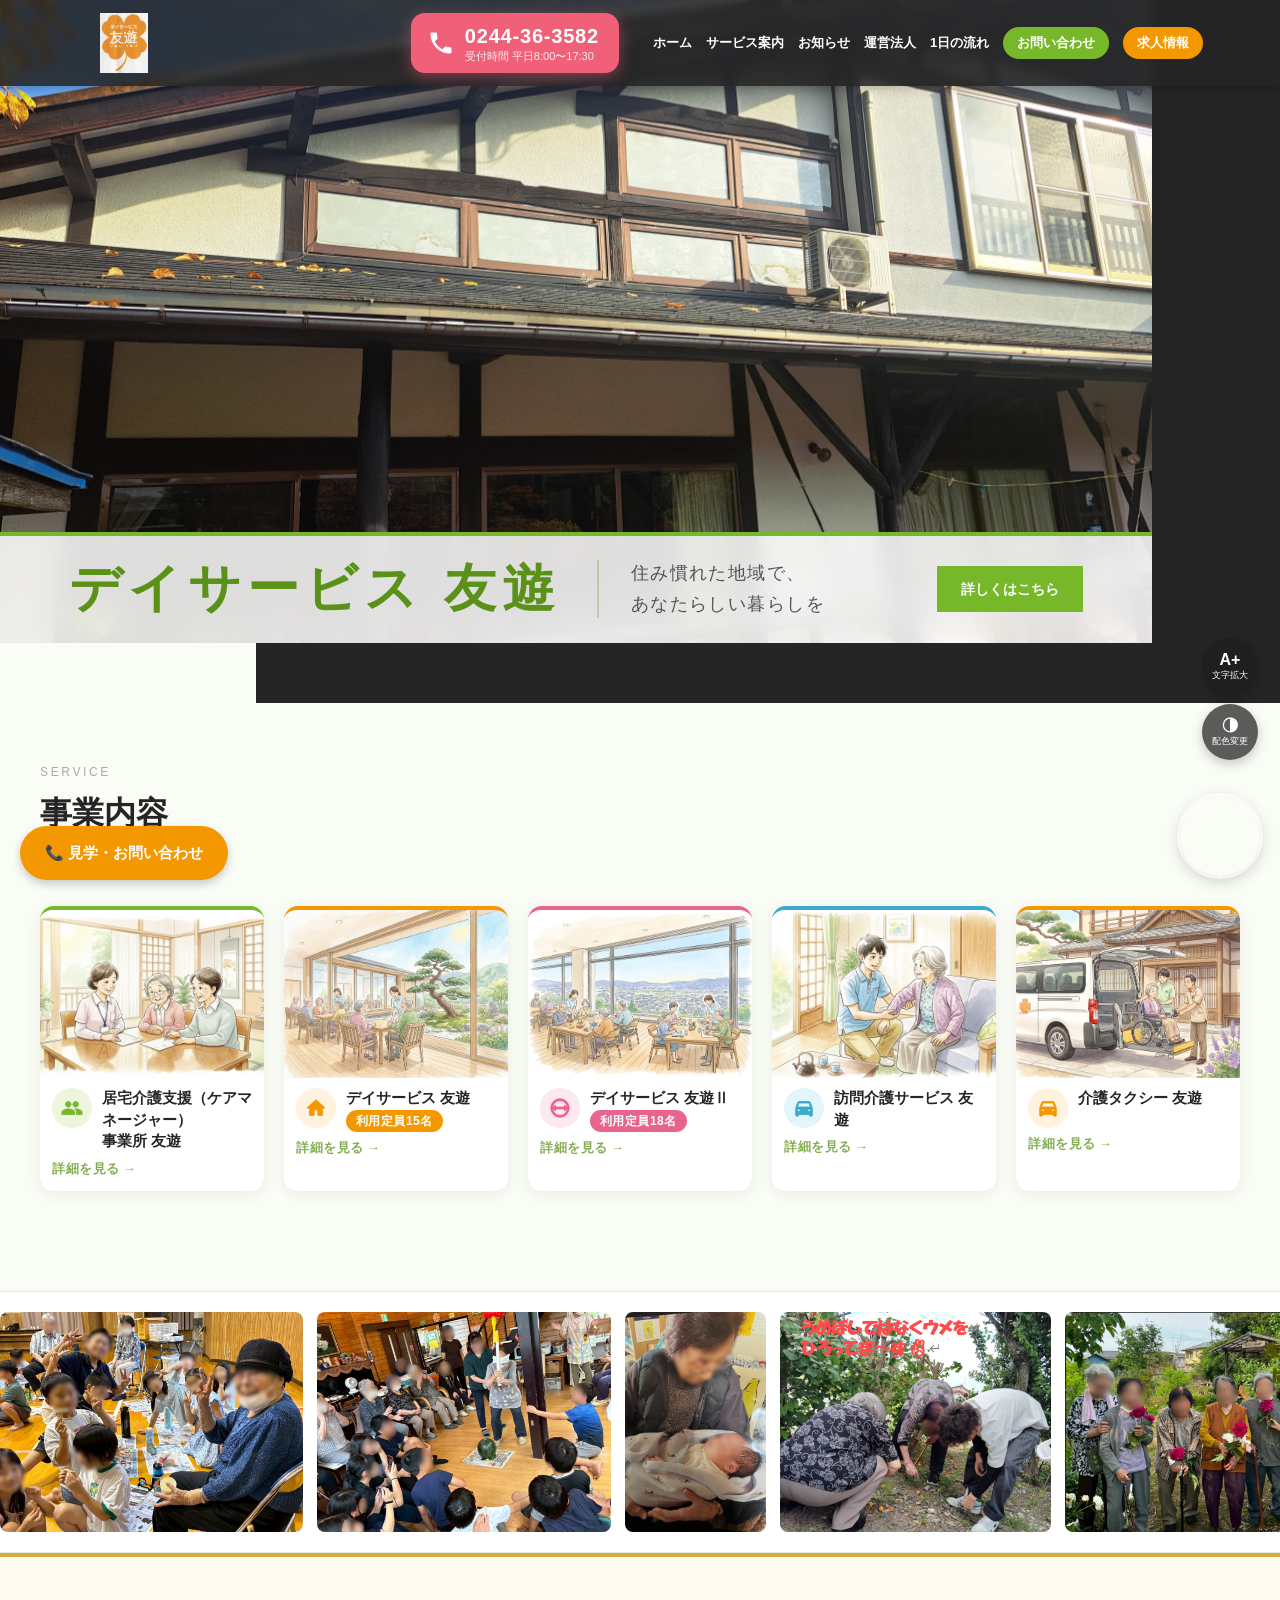
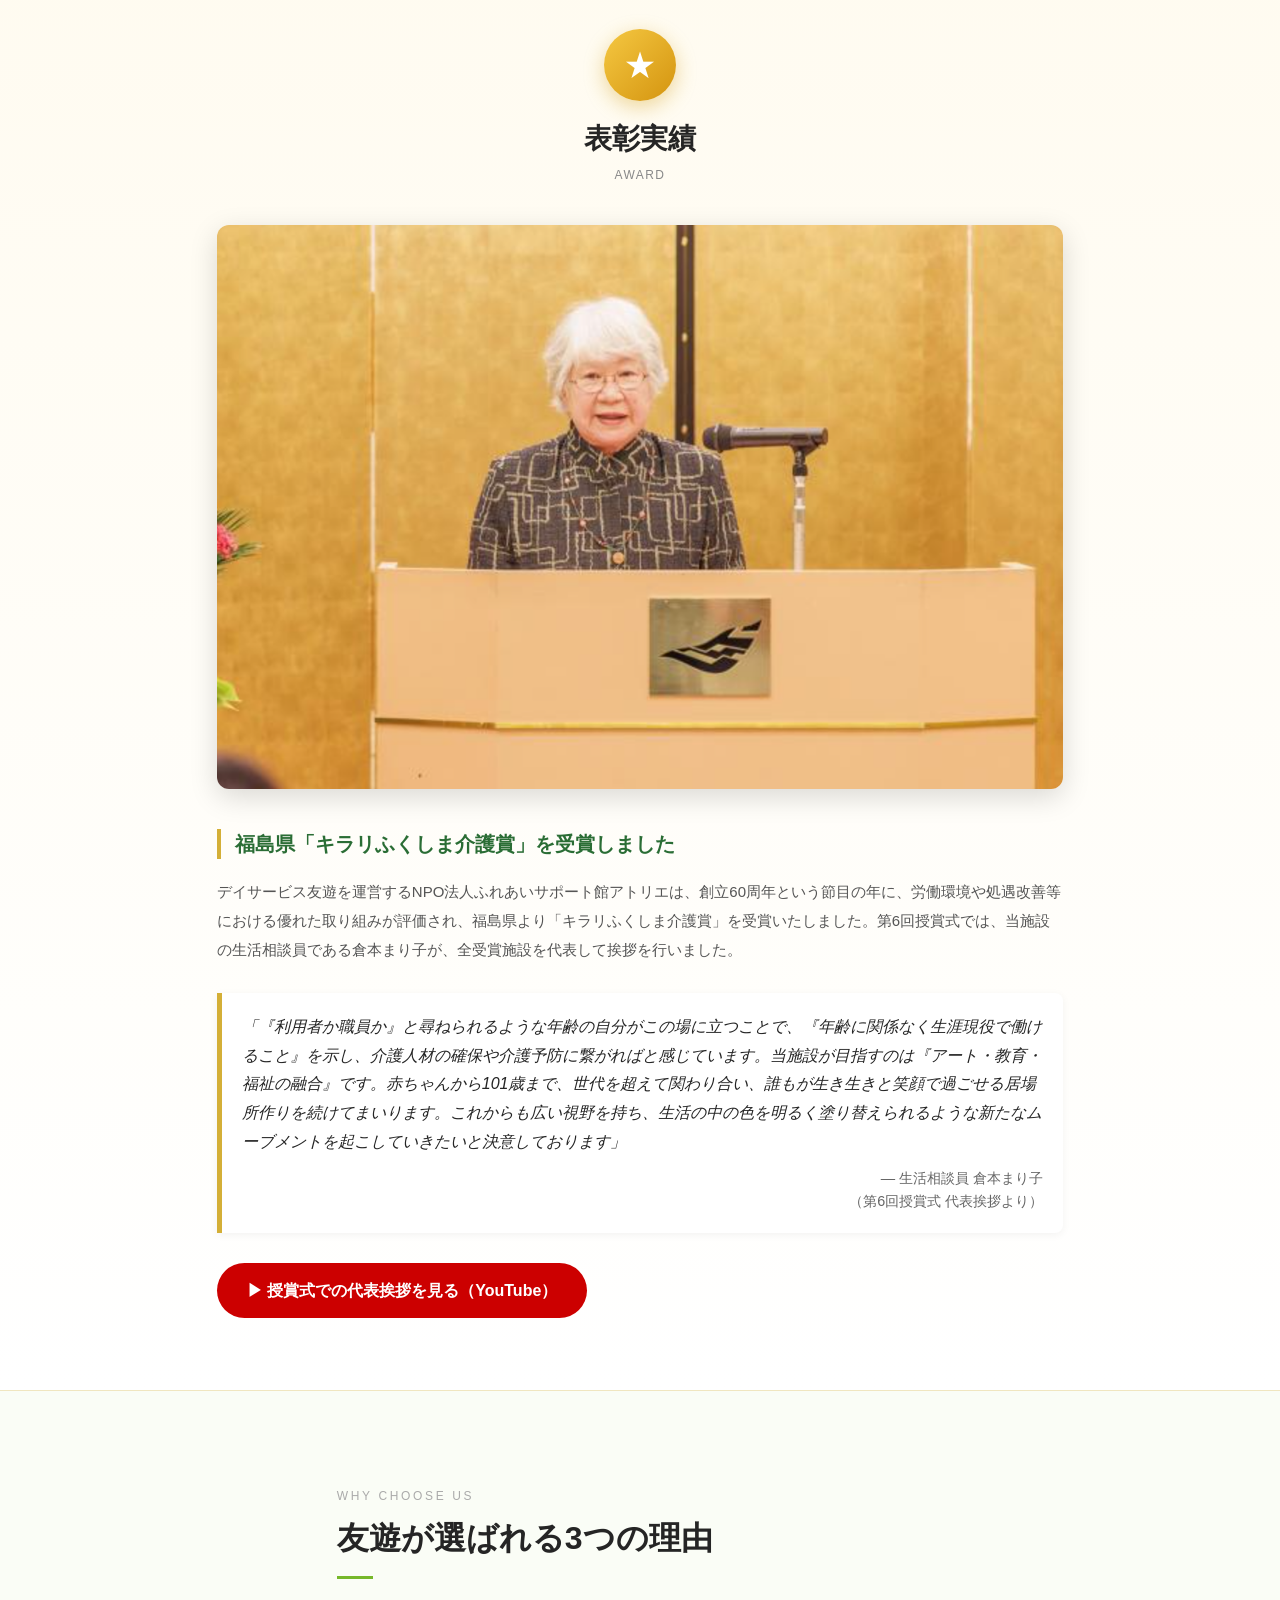
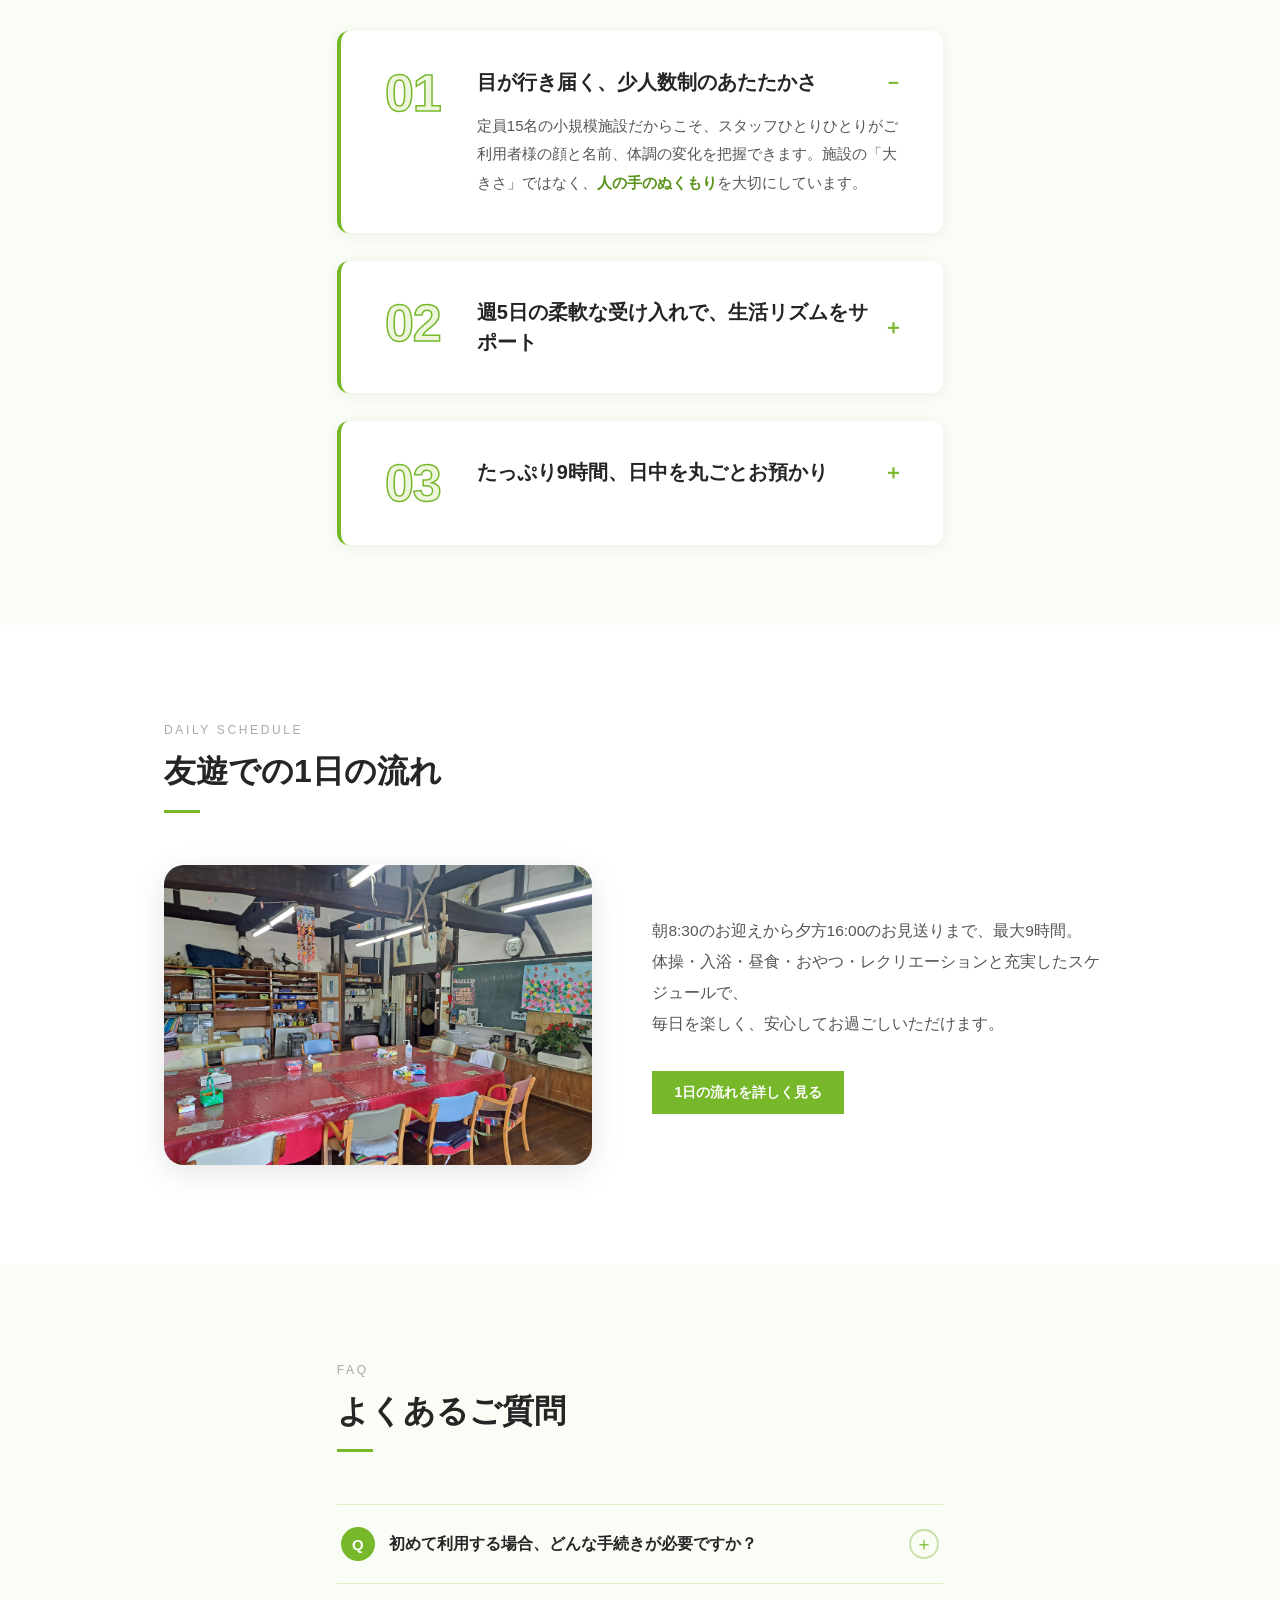
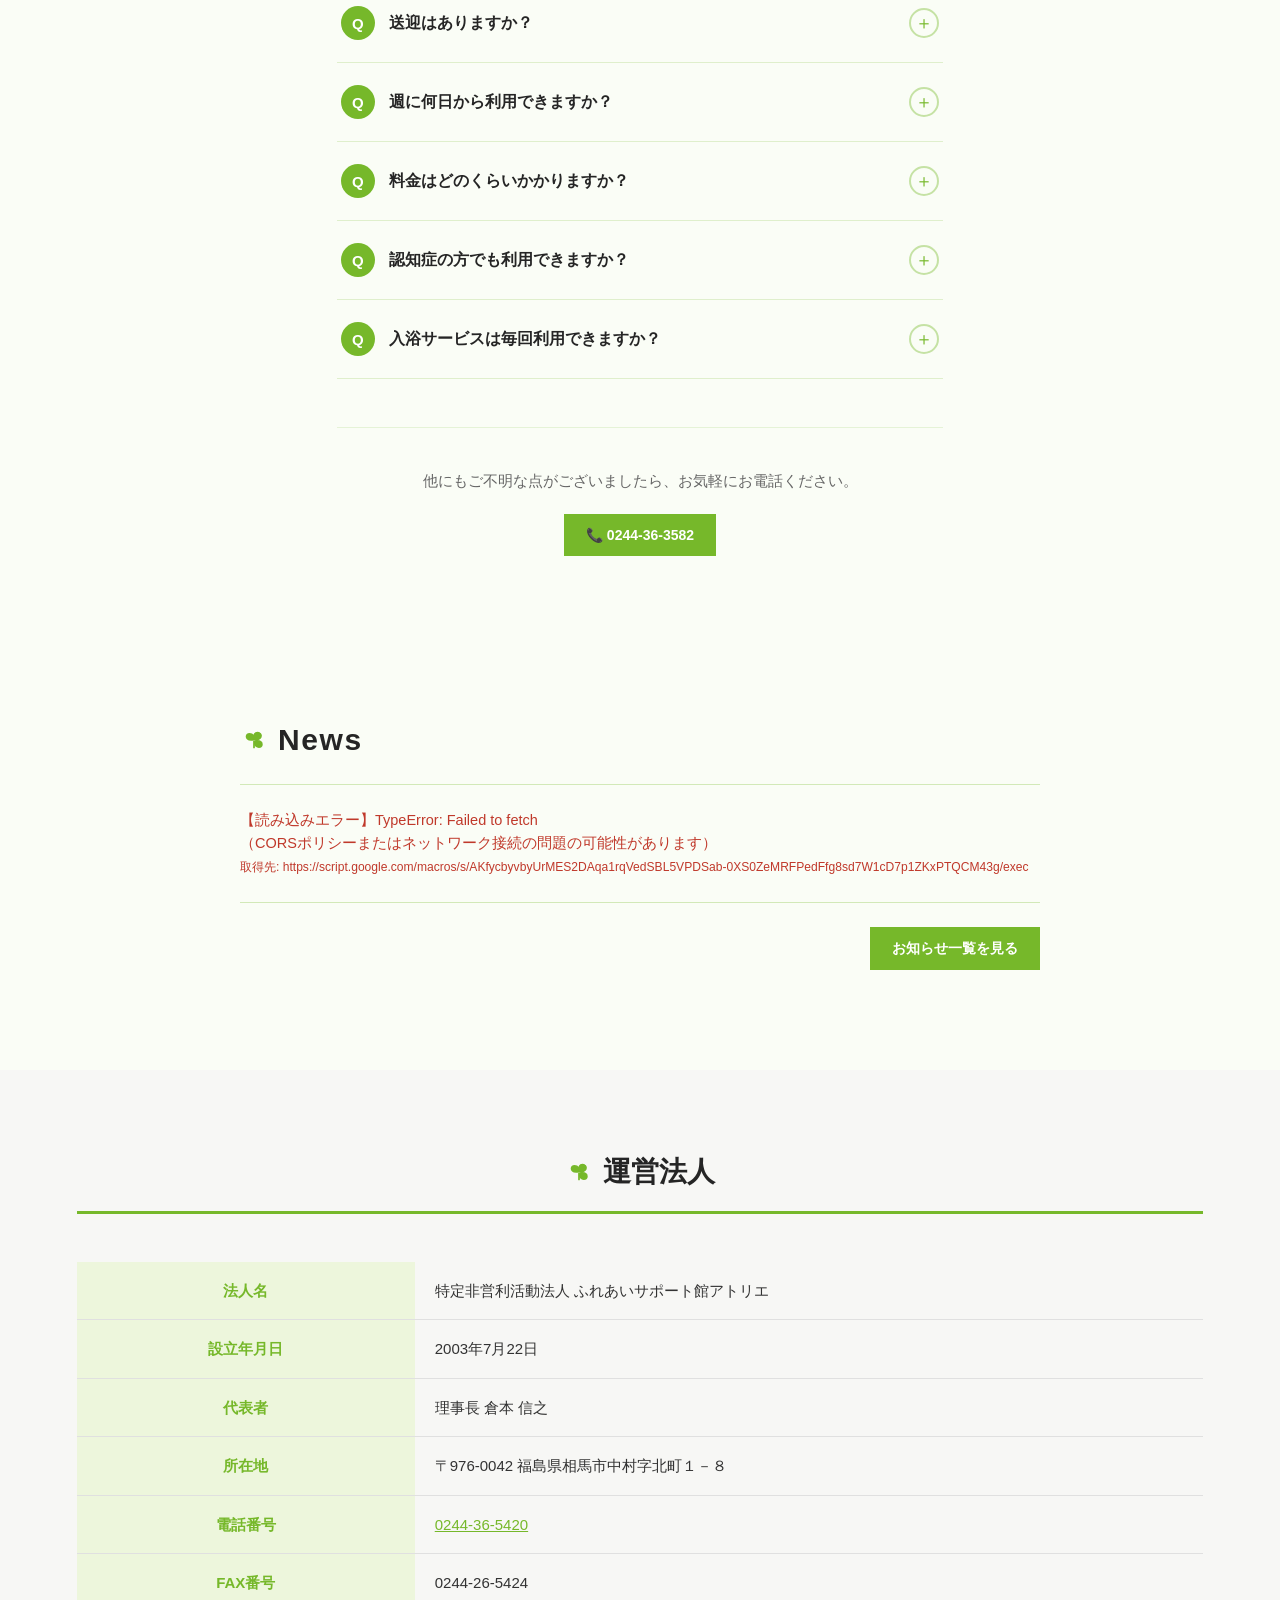
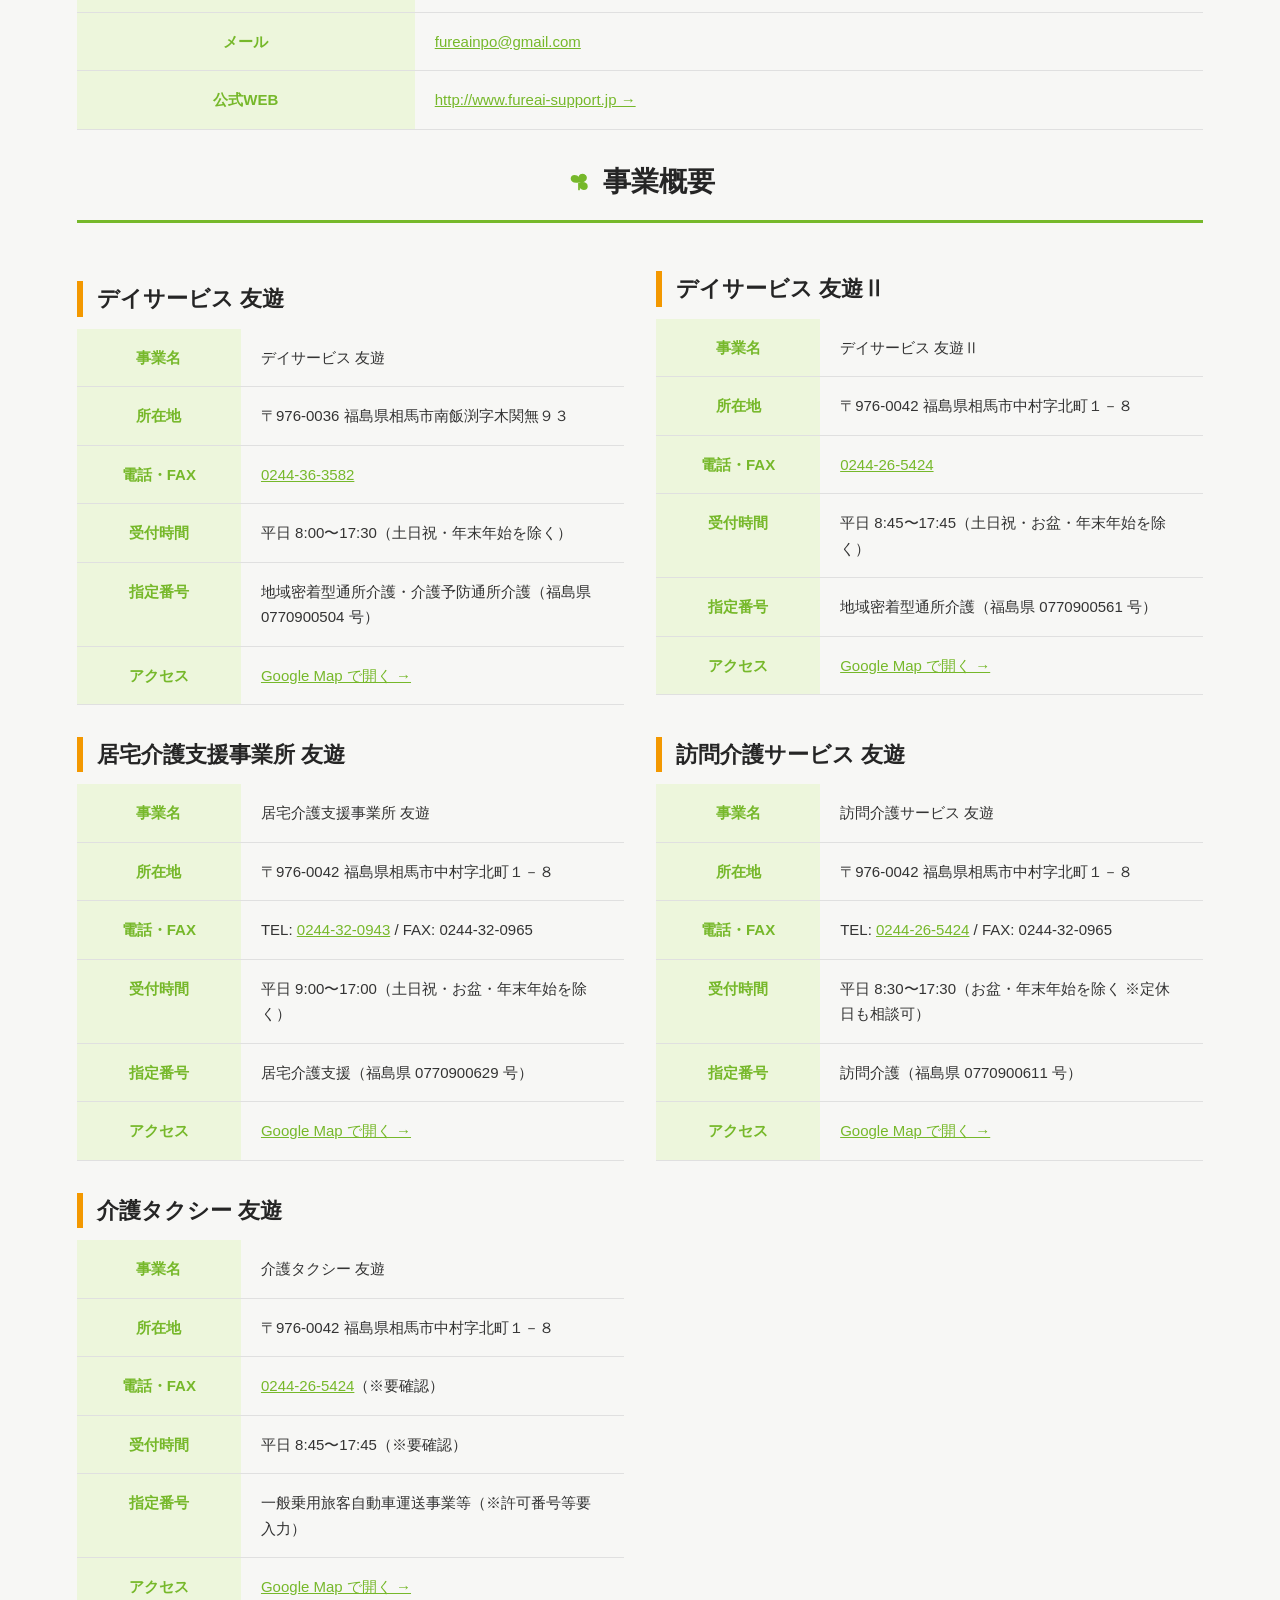
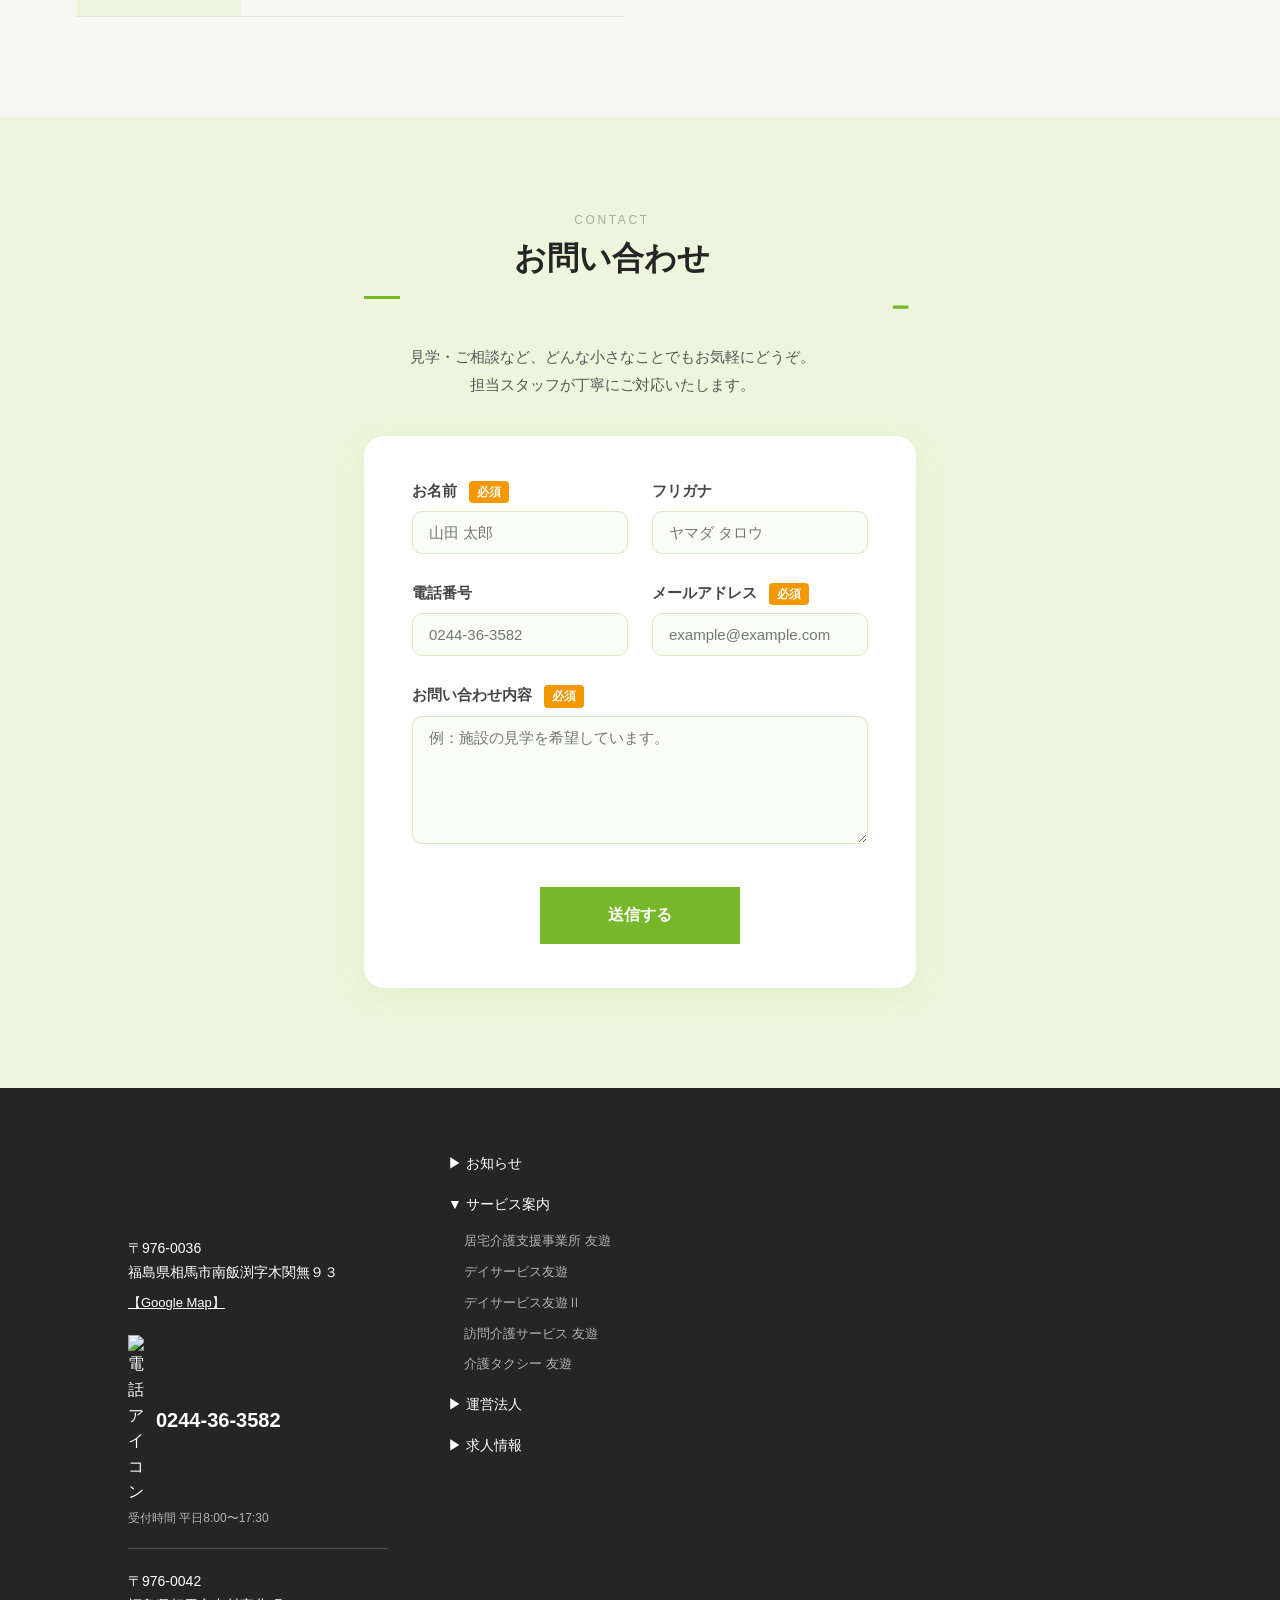
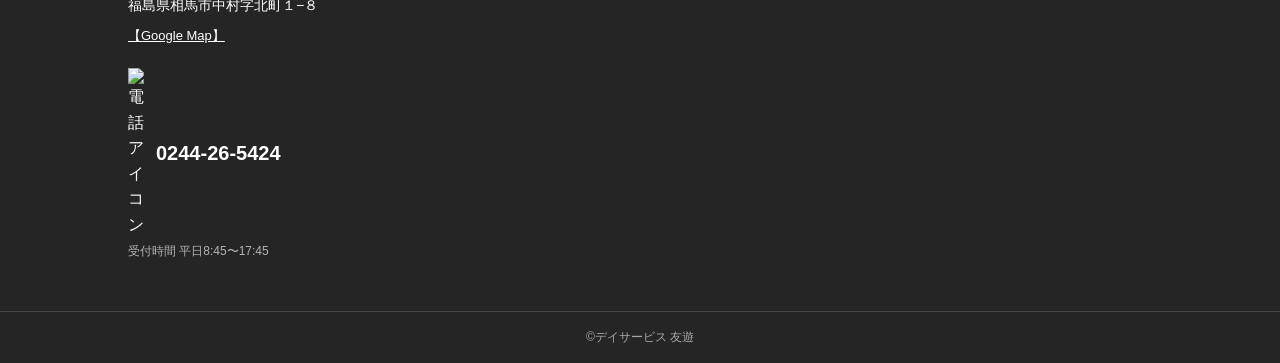
==== commit 6ff53c97: "style: 介護タクシー追加に伴う事業内容の5列配置とUI調整" ====
--- a/index.html
+++ b/index.html
@@ -5,7 +5,7 @@
   <meta name="viewport" content="width=device-width, initial-scale=1.0">
   <meta name="description" content="福島県相馬市の総合介護施設。デイサービス友遊、デイサービス友遊Ⅱ、居宅介護支援事業所 友遊、訪問介護サービス 友遊、介護タクシー 友遊の公式ホームページです。ご利用者様とご家族に安心と笑顔をお届けします。">
   <title>デイサービス友遊・友遊Ⅱ｜居宅介護・訪問介護・介護タクシーの総合介護サービス</title>
-  <link rel="stylesheet" href="./style.css?v=final25">
+  <link rel="stylesheet" href="./style.css?v=final30">
   <link rel="preconnect" href="https://fonts.googleapis.com">
   <link rel="preconnect" href="https://fonts.gstatic.com" crossorigin>
   <link href="https://fonts.googleapis.com/css2?family=Noto+Sans+JP:wght@400;700&display=swap" rel="stylesheet">
@@ -188,7 +188,7 @@
         <li class="svc_card svc_card--visit fade-up">
           <a href="service.html#service4" class="svc_card_link">
             <div class="svc_card_img">
-              <img src="./images/service4.jpg" alt="訪問介護サービス 友遊 スタッフ" loading="lazy" decoding="async">
+              <img src="./images/service4.webp" alt="訪問介護サービス 友遊 スタッフ" loading="lazy" decoding="async">
             </div>
             <div class="svc_card_body">
               <div class="svc_card_head">
@@ -204,9 +204,27 @@
           </a>
         </li>
 
+        <!-- カード5：介護タクシー -->
+        <li class="svc_card svc_card--taxi fade-up">
+          <a href="service.html#taxi" class="svc_card_link">
+            <div class="svc_card_img">
+              <img src="./images/taxi.webp" alt="介護タクシー 友遊" loading="lazy" decoding="async">
+            </div>
+            <div class="svc_card_body">
+              <div class="svc_card_head">
+                <div class="svc_icon_wrap">
+                  <svg xmlns="http://www.w3.org/2000/svg" viewBox="0 0 24 24" fill="currentColor" aria-hidden="true">
+                    <path d="M18.92 6.01C18.72 5.42 18.16 5 17.5 5h-11c-.66 0-1.21.42-1.42 1.01L3 12v8c0 .55.45 1 1 1h1c.55 0 1-.45 1-1v-1h12v1c0 .55.45 1 1 1h1c.55 0 1-.45 1-1v-8l-2.08-5.99zM6.5 16c-.83 0-1.5-.67-1.5-1.5S5.67 13 6.5 13s1.5.67 1.5 1.5S7.33 16 6.5 16zm11 0c-.83 0-1.5-.67-1.5-1.5s.67-1.5 1.5-1.5 1.5.67 1.5 1.5-.67 1.5-1.5 1.5zM5 11l1.5-4.5h11L19 11H5z"/>
+                  </svg>
+                </div>
+                <h3 class="svc_title">介護タクシー 友遊</h3>
+              </div>
+              <span class="svc_card_more">詳細を見る →</span>
+            </div>
+          </a>
+        </li>
+
       </ul>
-
-      <p class="svc_note">その他、<strong>介護タクシー 友遊</strong>も運行しております。</p>
 
     </div>
   </section>
@@ -544,7 +562,6 @@
     <div class="company_facilities_grid">
 
     <div class="company_facility_item">
-    <img src="./images/yuyu_interior.webp" alt="デイサービス 友遊の内観" class="company_facility_image">
     <h4 style="margin-top: 1rem; margin-bottom: 0.5rem; font-size: 1.2rem; border-left: 4px solid var(--color-accent, #f39800); padding-left: 10px;">デイサービス 友遊</h4>
     <table class="company_table" style="margin-bottom: 2.5rem;">
       <tr>
@@ -577,7 +594,6 @@
     </div>
 
     <div class="company_facility_item">
-    <img src="./images/yuyu2_interior.webp" alt="デイサービス 友遊Ⅱの内観" class="company_facility_image">
     <h4 style="margin-bottom: 0.5rem; font-size: 1.2rem; border-left: 4px solid var(--color-accent, #f39800); padding-left: 10px;">デイサービス 友遊Ⅱ</h4>
     <table class="company_table" style="margin-bottom: 2.5rem;">
       <tr>
--- a/style.css
+++ b/style.css
@@ -1181,10 +1181,10 @@
   margin: 0 auto;
 }
 
-/* ─── PC：4列横並び / タブレット：2列 / SP：1列 ─── */
+/* ─── PC：5列横並び / タブレット：2列 / SP：1列 ─── */
 .svc_grid {
   display: grid;
-  grid-template-columns: repeat(4, 1fr);
+  grid-template-columns: repeat(5, 1fr);
   gap: 20px;
   list-style: none;
   margin-top: 40px;
@@ -1431,17 +1431,61 @@
   background-color: #3baacc;
 }
 
-/* ─── fade-up 遅延（4枚） ─── */
+.svc_card--taxi {
+  border-top-color: #f39800;
+}
+.svc_card--taxi .svc_icon_wrap {
+  background-color: #fff3e0;
+}
+.svc_card--taxi .svc_icon_wrap svg {
+  color: #f39800;
+  stroke: #f39800;
+}
+
+/* ─── fade-up 遅延（5枚） ─── */
 .svc_grid .fade-up:nth-child(1) { transition-delay: 0s;    }
 .svc_grid .fade-up:nth-child(2) { transition-delay: 0.1s;  }
 .svc_grid .fade-up:nth-child(3) { transition-delay: 0.2s;  }
 .svc_grid .fade-up:nth-child(4) { transition-delay: 0.3s;  }
+.svc_grid .fade-up:nth-child(5) { transition-delay: 0.4s;  }
+
+/* ─── PC（1081px以上）：5列用コンパクト設定 ─── */
+@media screen and (min-width: 1081px) {
+  .svc_card_body {
+    padding: 10px 12px 12px;
+    gap: 6px;
+  }
+  .svc_card_head {
+    gap: 10px;
+  }
+  .svc_icon_wrap {
+    width: 40px;
+    height: 40px;
+  }
+  .svc_icon_wrap svg {
+    width: 22px;
+    height: 22px;
+  }
+  .svc_title {
+    font-size: 1.45rem;
+  }
+  .svc_desc {
+    font-size: 1.3rem;
+  }
+  .svc_capacity {
+    font-size: 1.2rem;
+    padding: 2px 10px;
+  }
+}
 
 /* ─── タブレット（～1080px）: 2列に切り替え ─── */
 @media screen and (max-width: 1080px) {
   .svc_grid {
     grid-template-columns: repeat(2, 1fr);
     gap: 18px;
+  }
+  .svc_grid .svc_card:nth-child(n) {
+    grid-column: span 1;
   }
 
   .svc_title {
@@ -1455,6 +1499,9 @@
     grid-template-columns: 1fr;
     gap: 14px;
     margin-top: 28px;
+  }
+  .svc_grid .svc_card:nth-child(n) {
+    grid-column: span 1;
   }
 
   .svc_card_img {
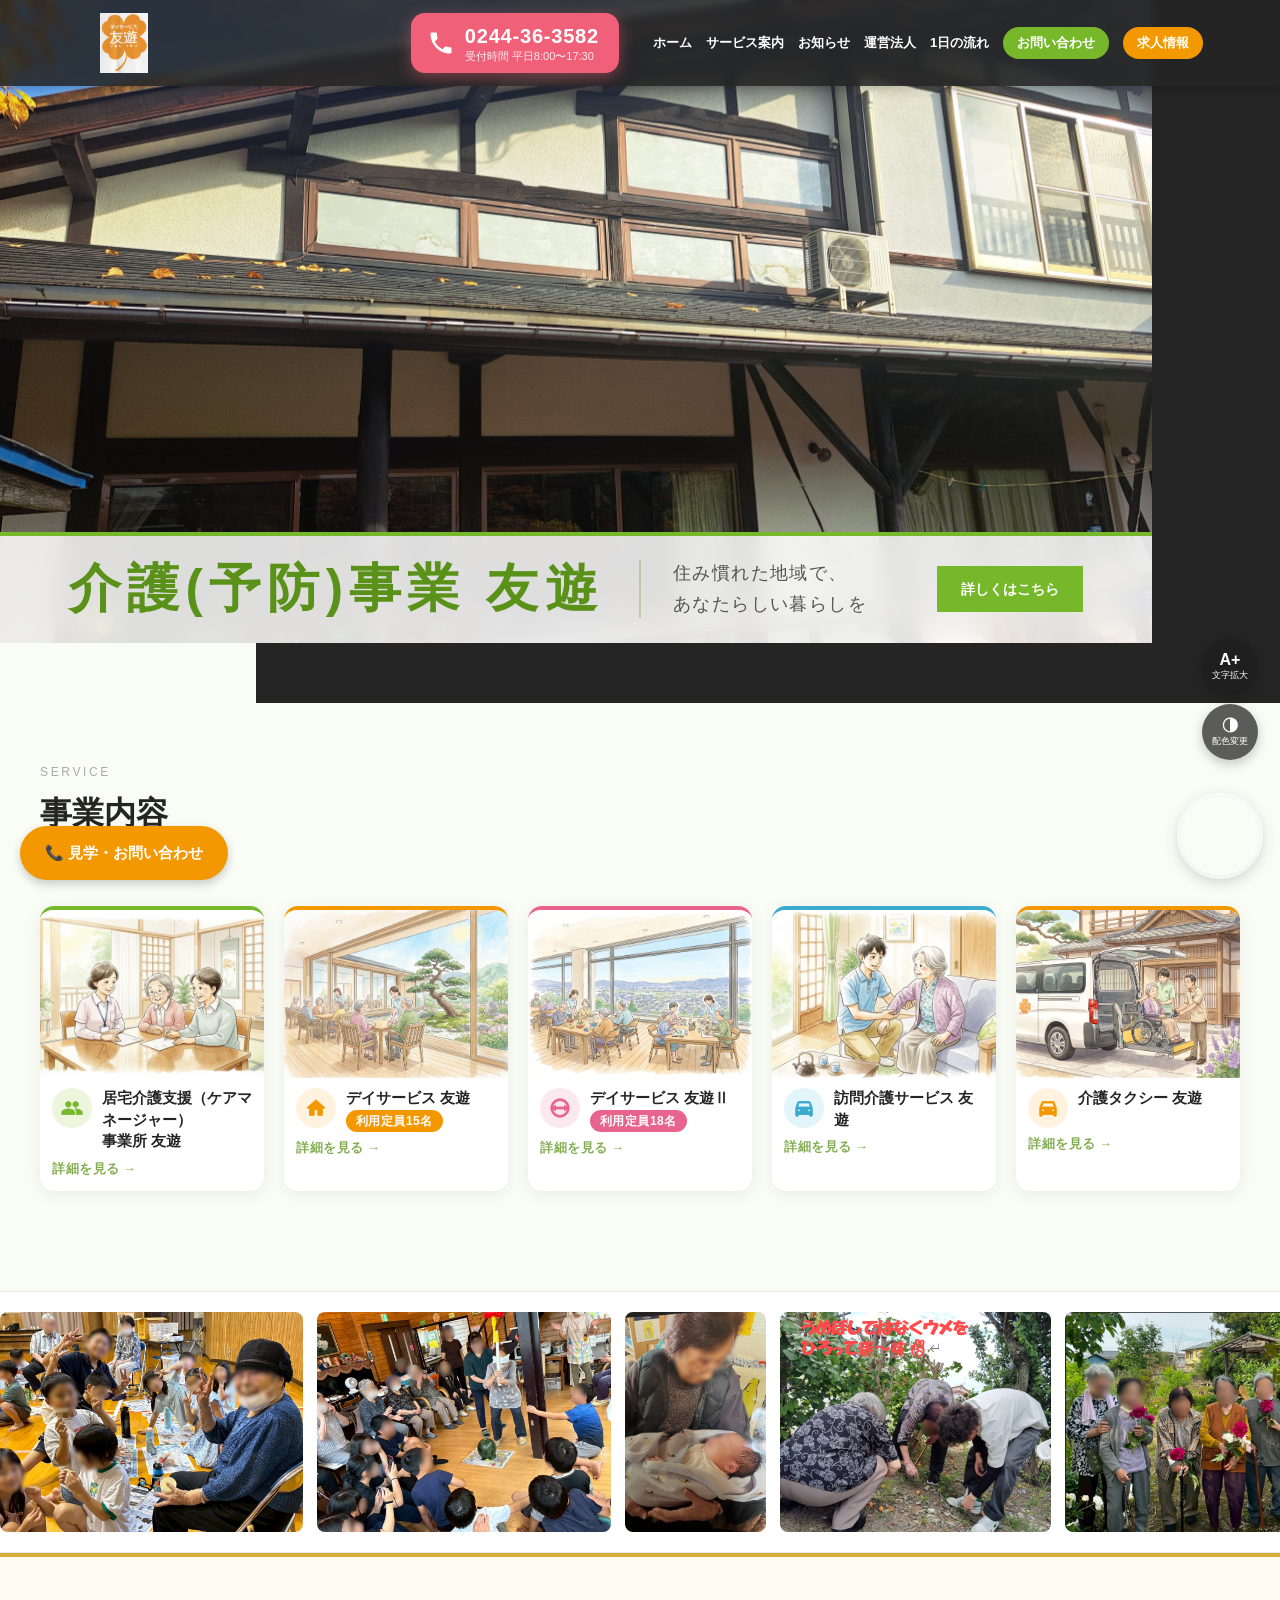
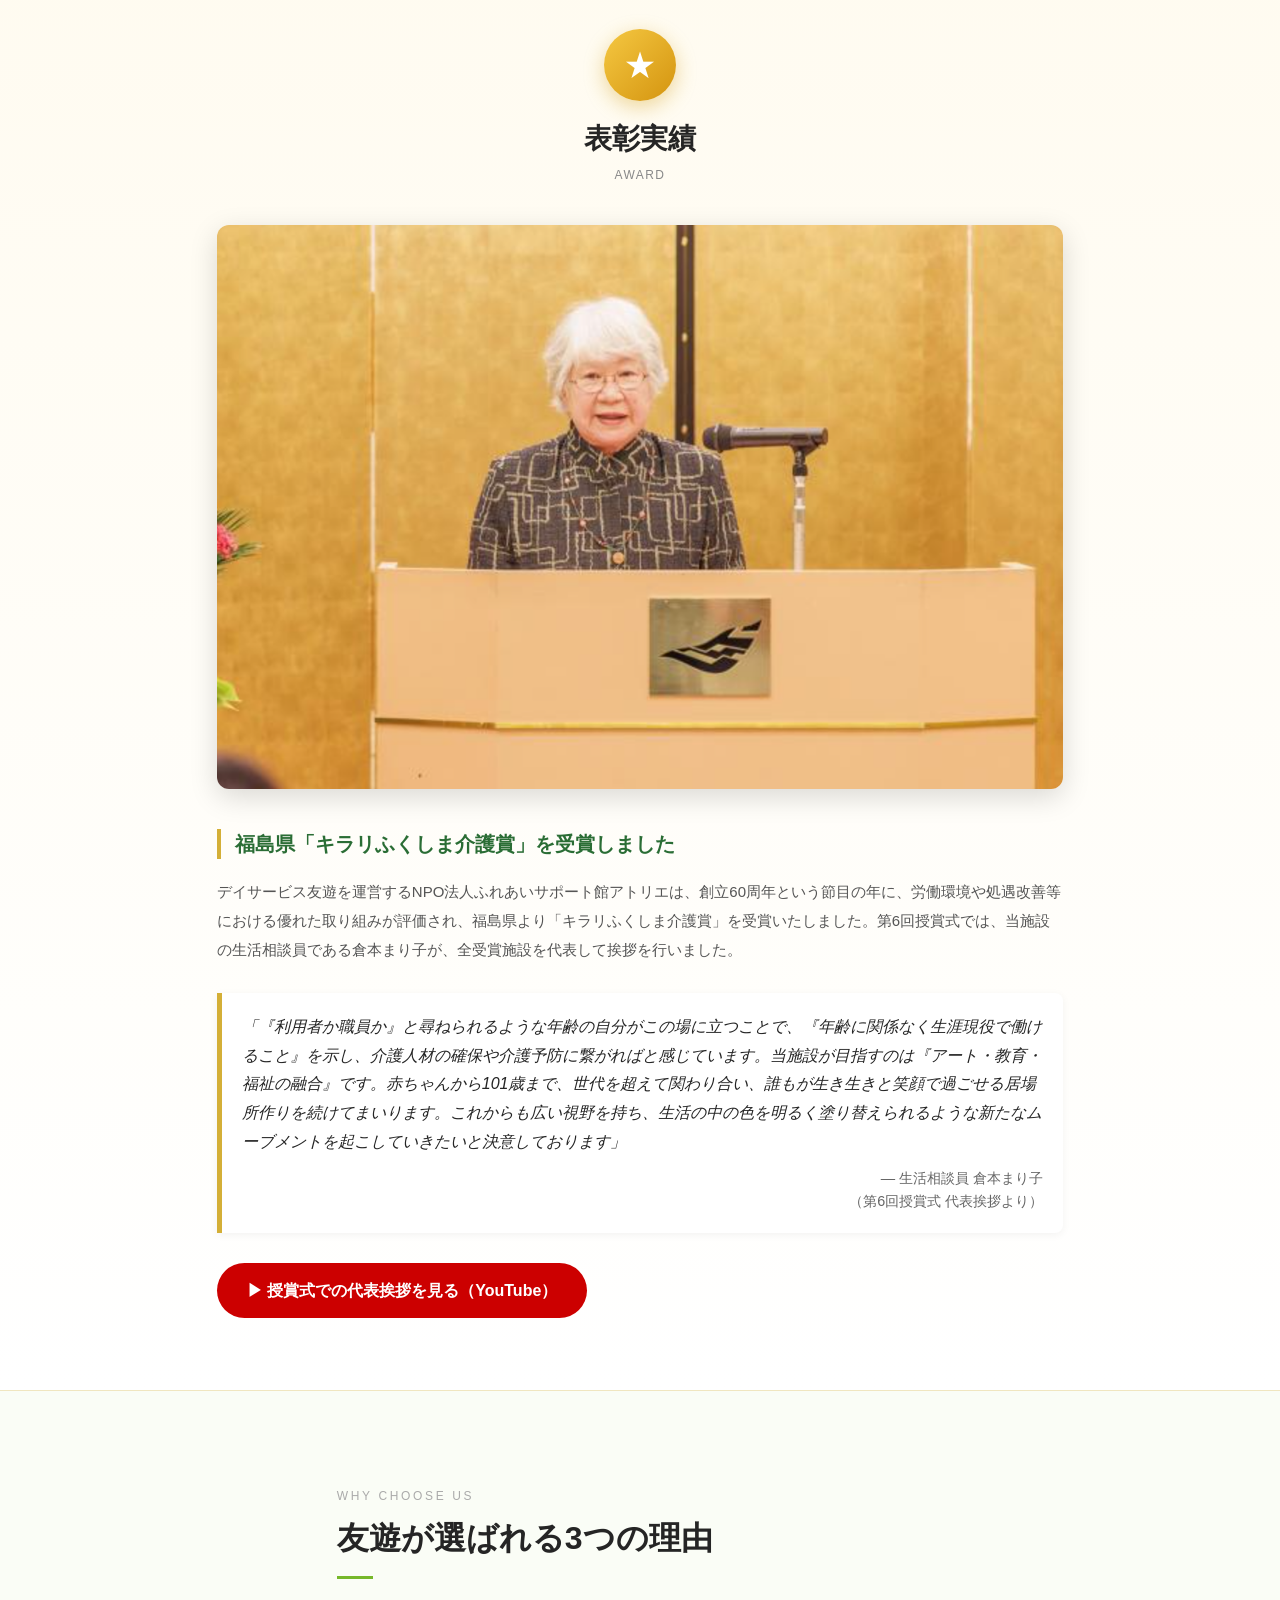
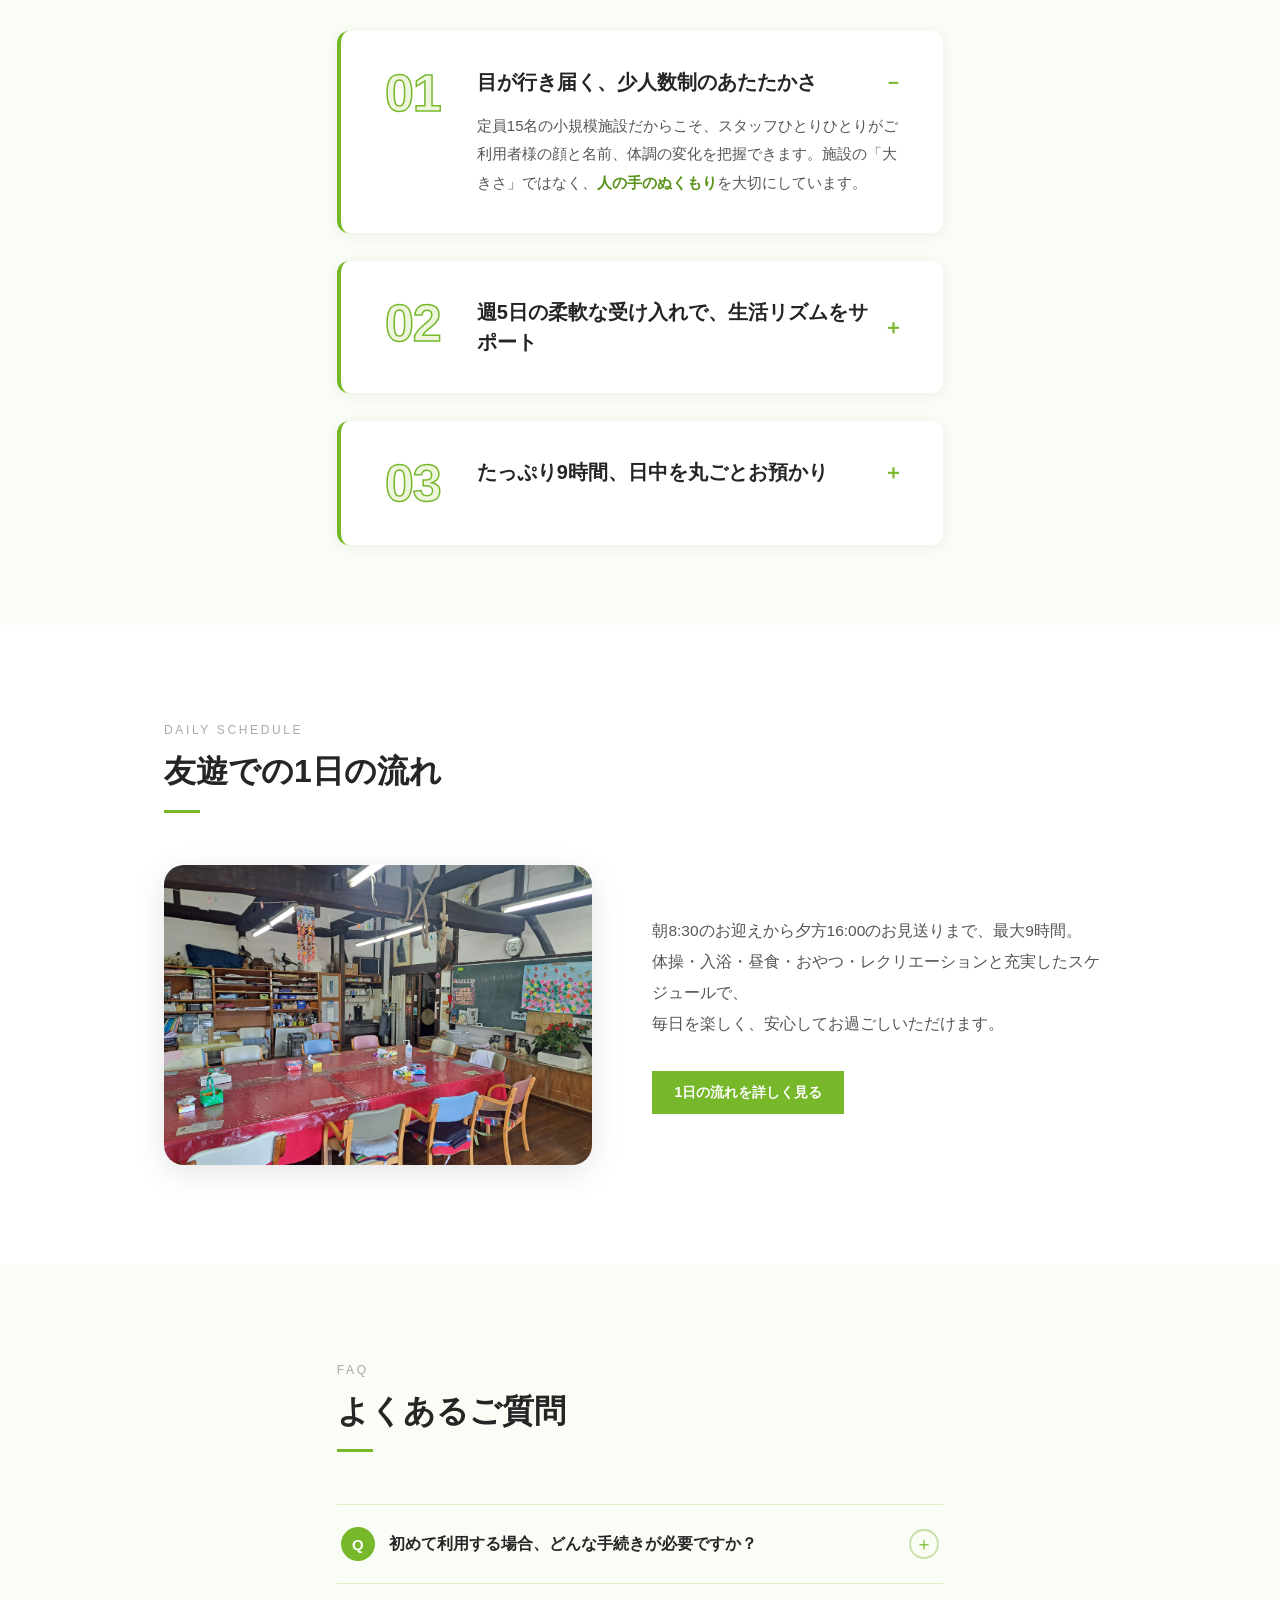
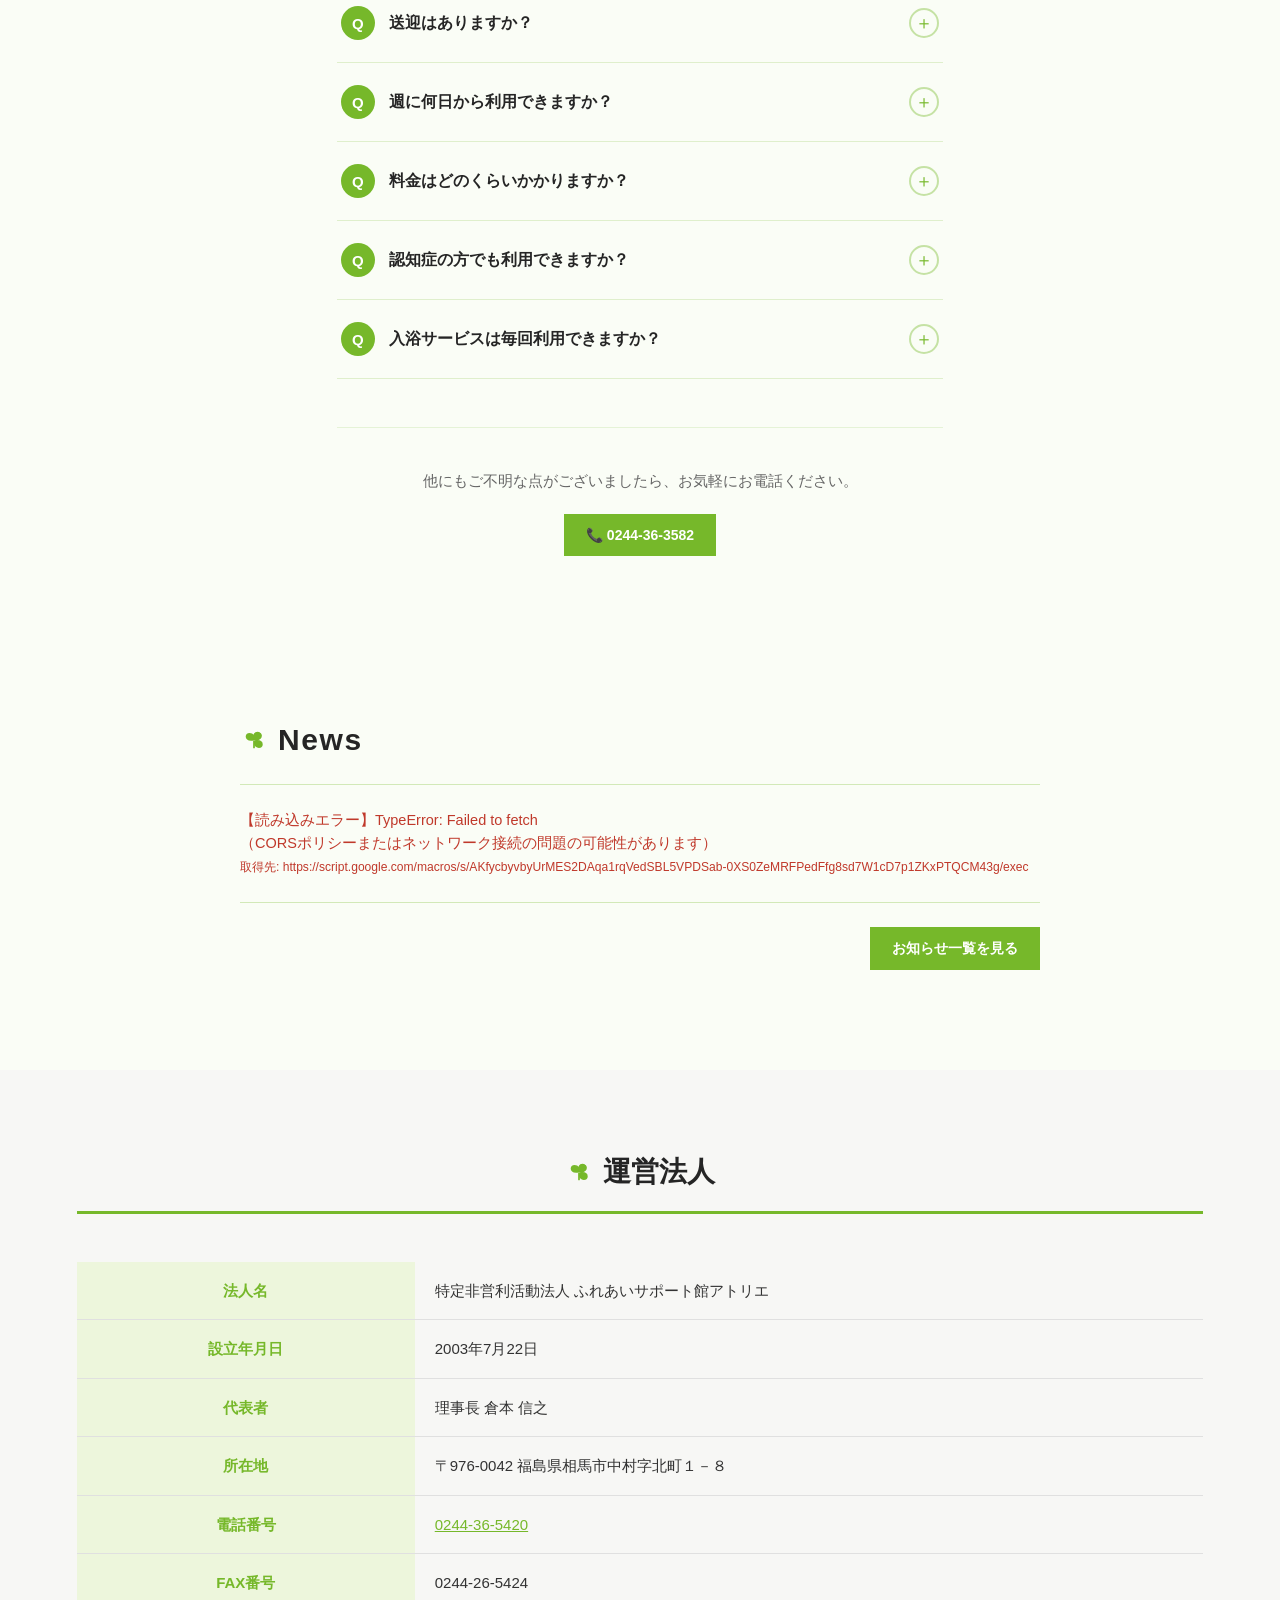
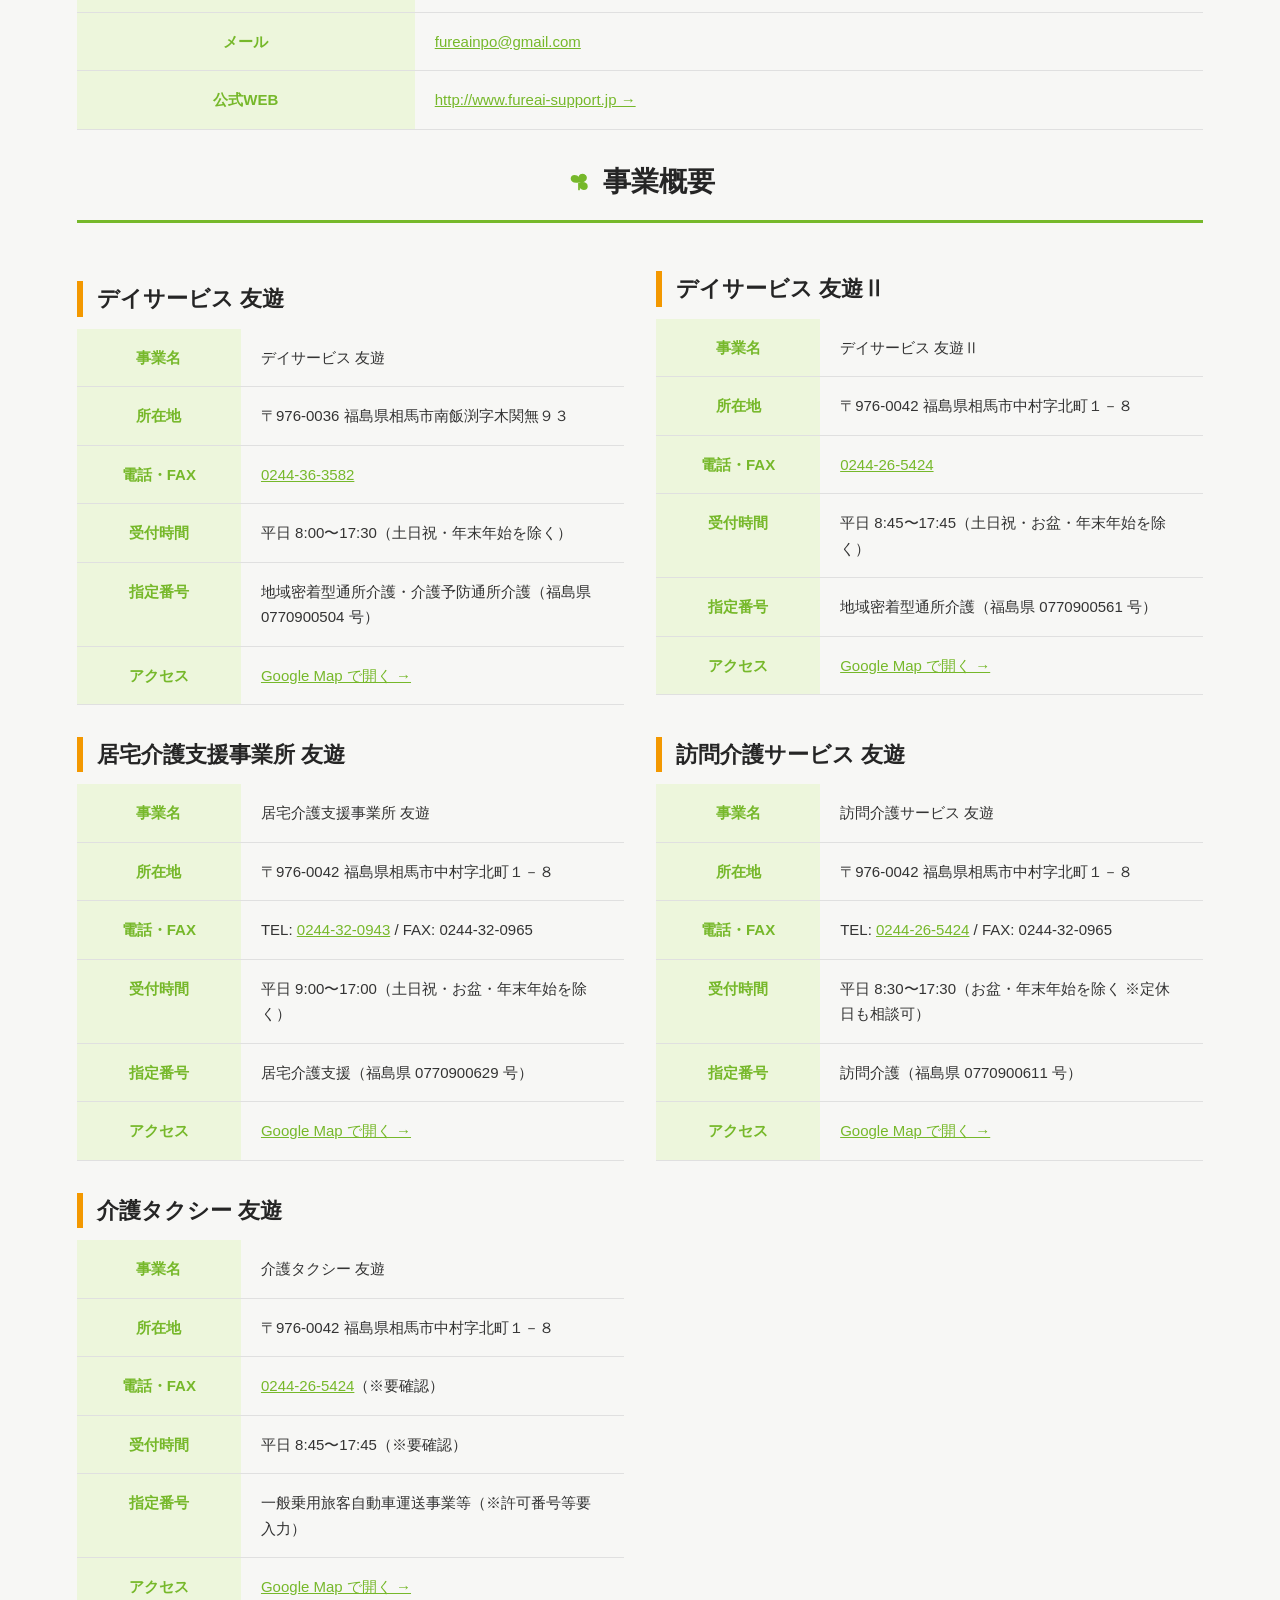
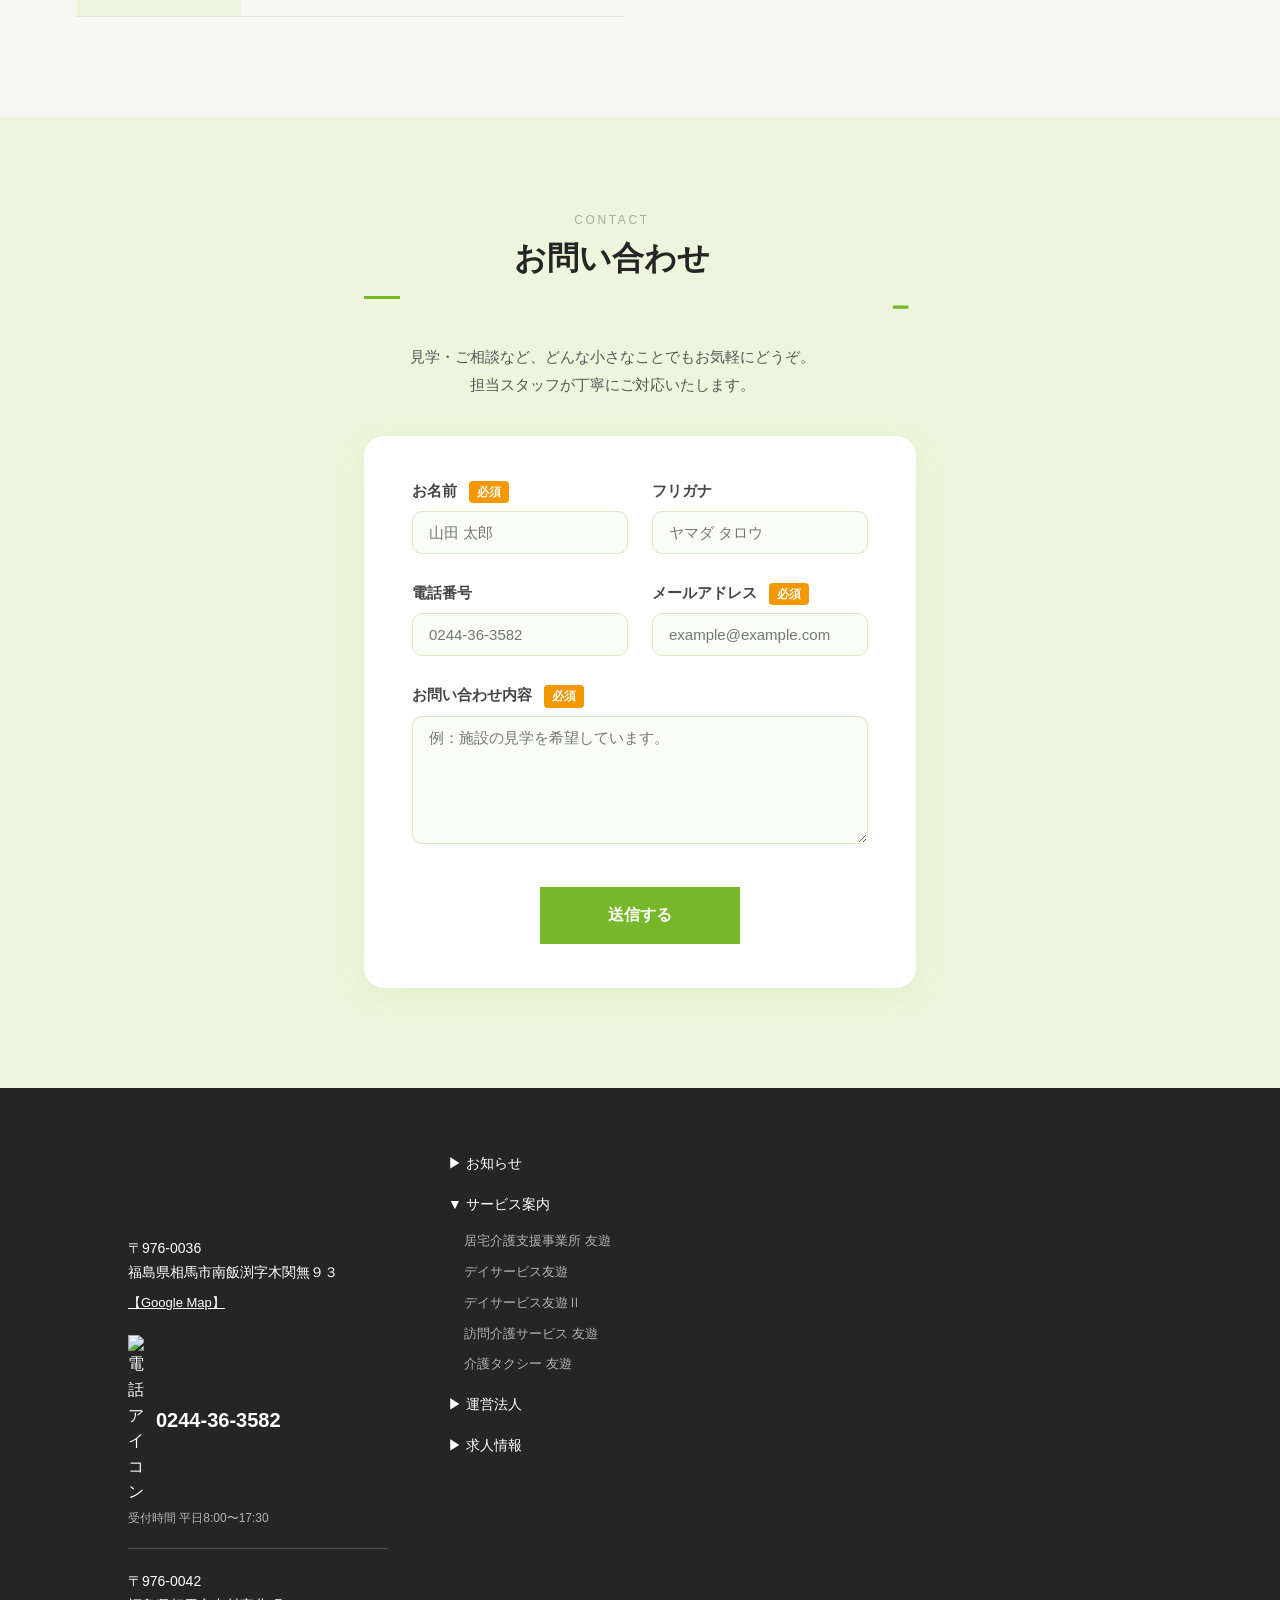
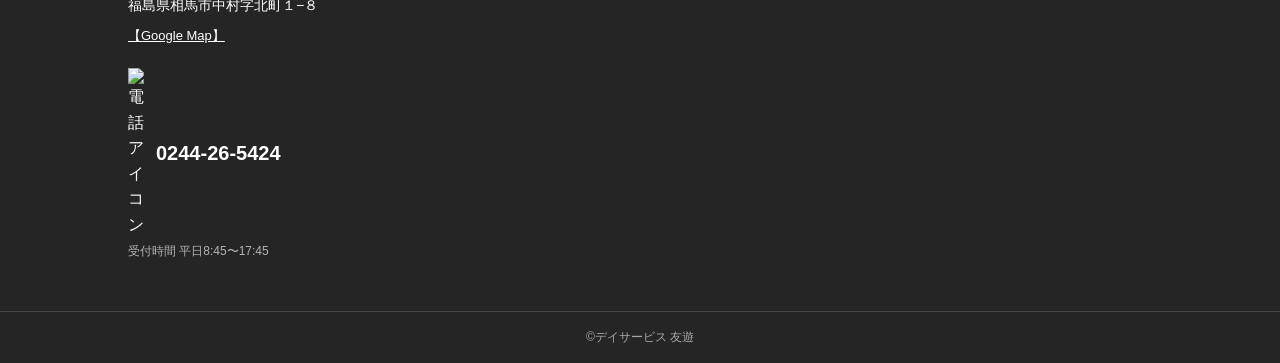
==== commit c9cfff1d: "seo: ファーストビューのテキスト修正を完全に確定" ====
--- a/index.html
+++ b/index.html
@@ -3,9 +3,9 @@
 <head>
   <meta charset="UTF-8">
   <meta name="viewport" content="width=device-width, initial-scale=1.0">
-  <meta name="description" content="福島県相馬市の総合介護施設。デイサービス友遊、デイサービス友遊Ⅱ、居宅介護支援事業所 友遊、訪問介護サービス 友遊、介護タクシー 友遊の公式ホームページです。ご利用者様とご家族に安心と笑顔をお届けします。">
-  <title>デイサービス友遊・友遊Ⅱ｜居宅介護・訪問介護・介護タクシーの総合介護サービス</title>
-  <link rel="stylesheet" href="./style.css?v=final30">
+  <meta name="description" content="福島県相馬市の「介護(予防)事業 友遊」です。デイサービス、居宅介護支援（ケアマネージャー）、訪問介護、介護タクシーなど、住み慣れた地域でのあなたらしい暮らしを総合的にサポートします。">
+  <title>介護(予防)事業 友遊 | 福島県相馬市のデイサービス・訪問介護・介護タクシー</title>
+  <link rel="stylesheet" href="./style.css?v=final31">
   <link rel="preconnect" href="https://fonts.googleapis.com">
   <link rel="preconnect" href="https://fonts.gstatic.com" crossorigin>
   <link href="https://fonts.googleapis.com/css2?family=Noto+Sans+JP:wght@400;700&display=swap" rel="stylesheet">
@@ -105,7 +105,7 @@
 
         <!-- テキストパネル（最前面に固定） -->
         <div class="mv_text_panel">
-          <h2>デイサービス 友遊</h2>
+          <h2>介護(予防)事業 友遊</h2>
           <p class="mv_catchphrase">住み慣れた地域で、<br>あなたらしい暮らしを</p>
           <a href="./service.html" class="mv_link">詳しくはこちら</a>
         </div>
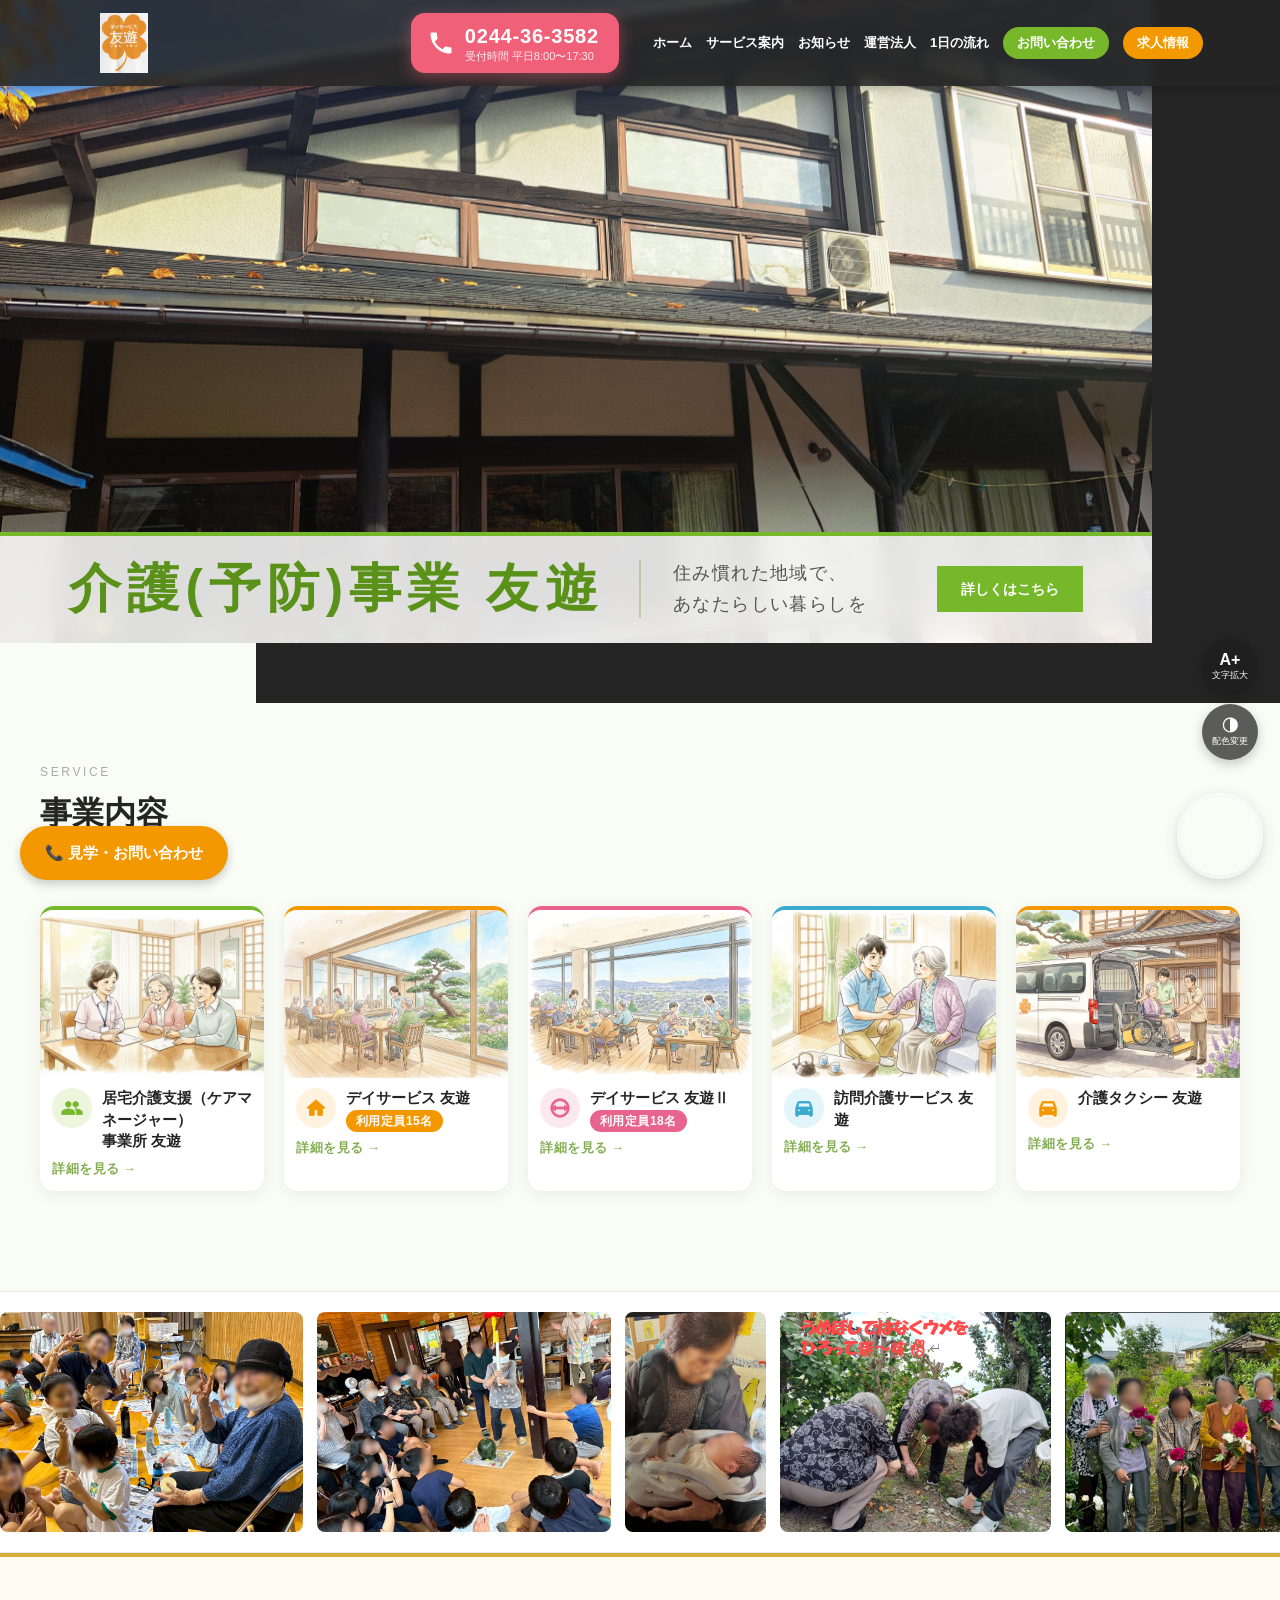
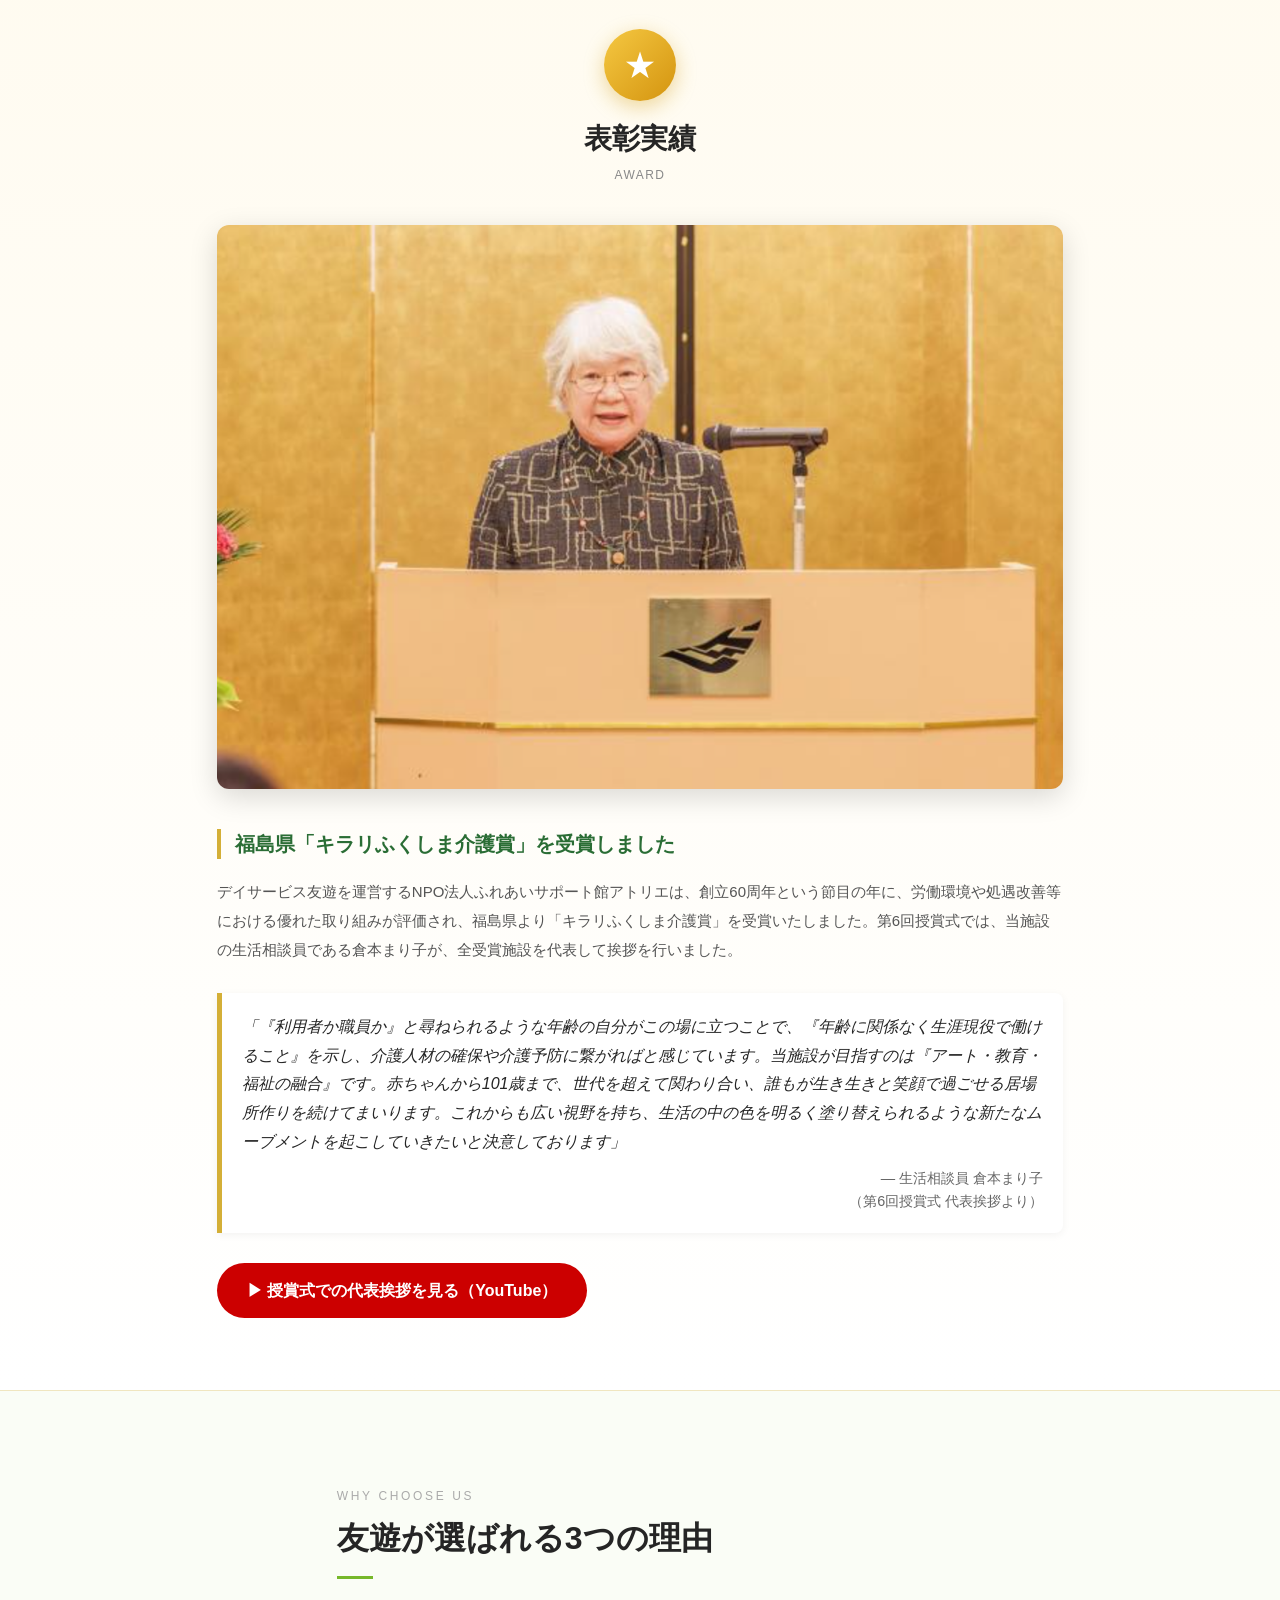
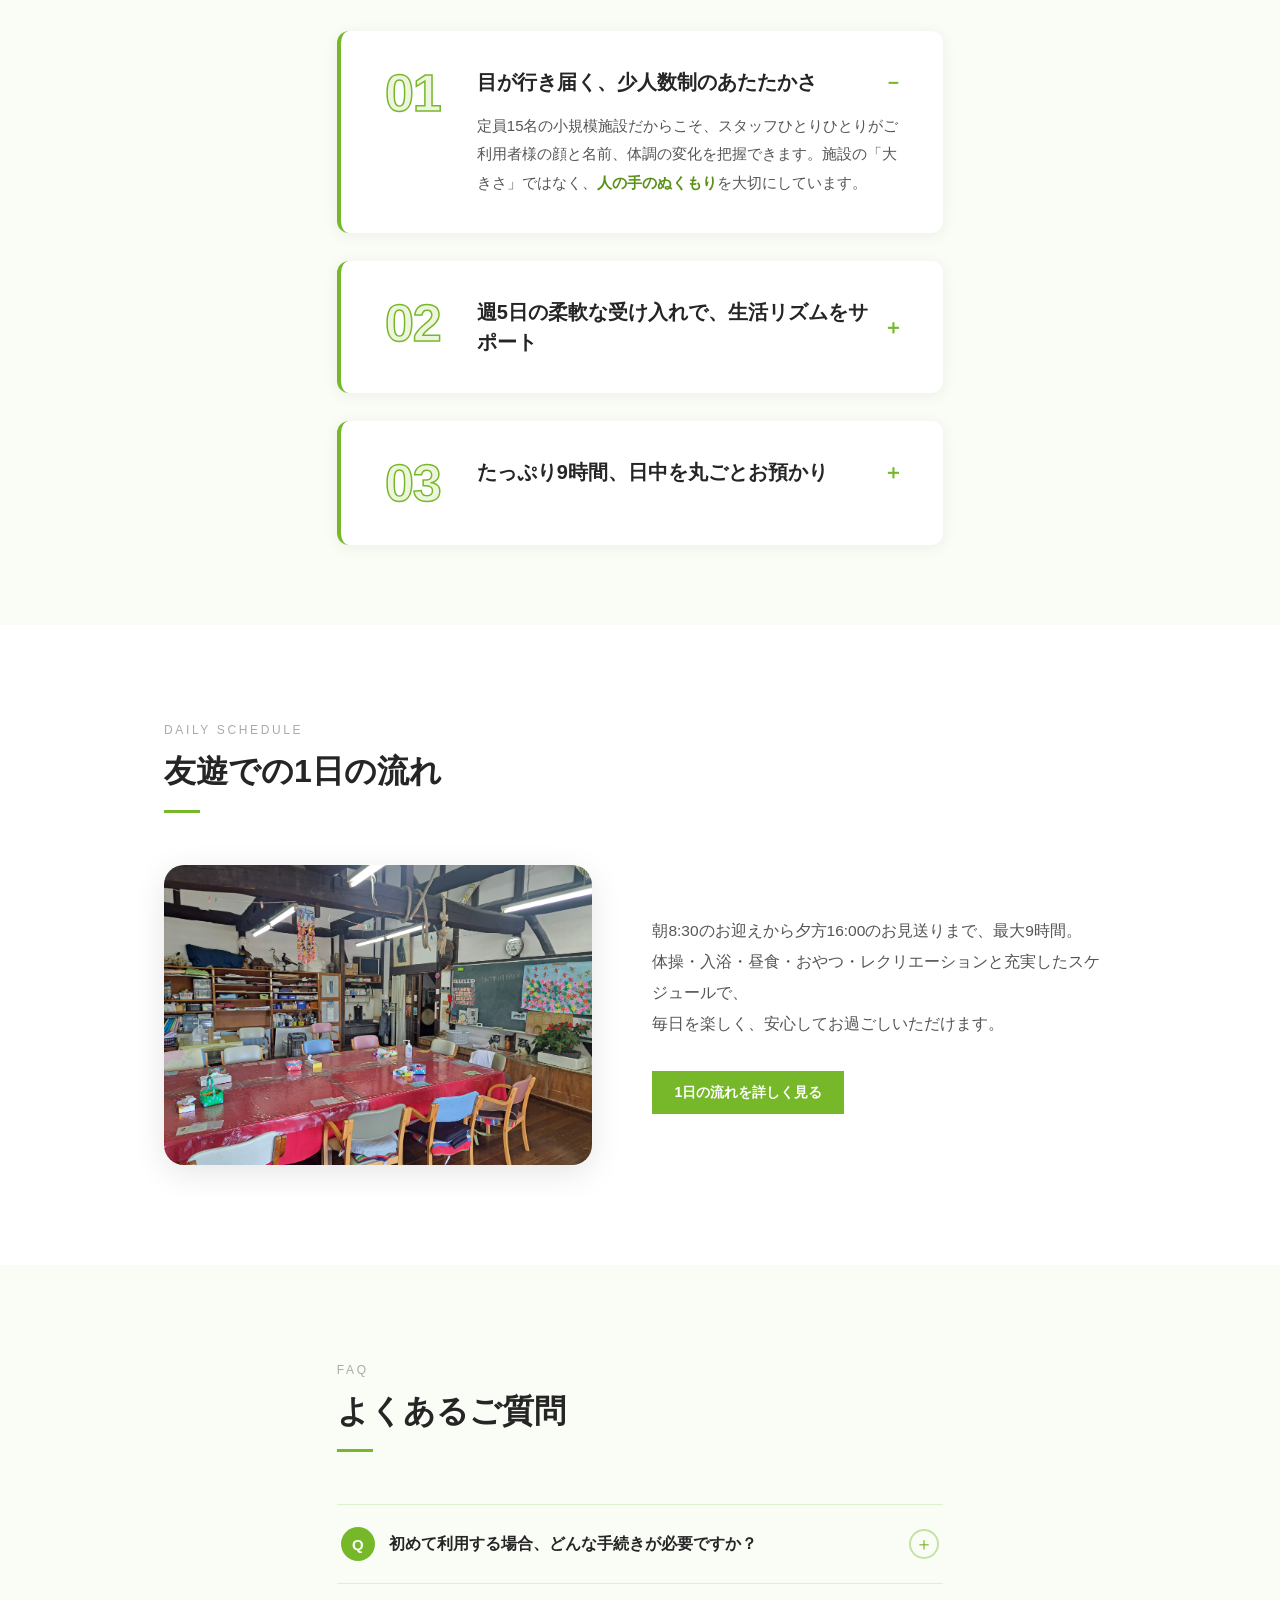
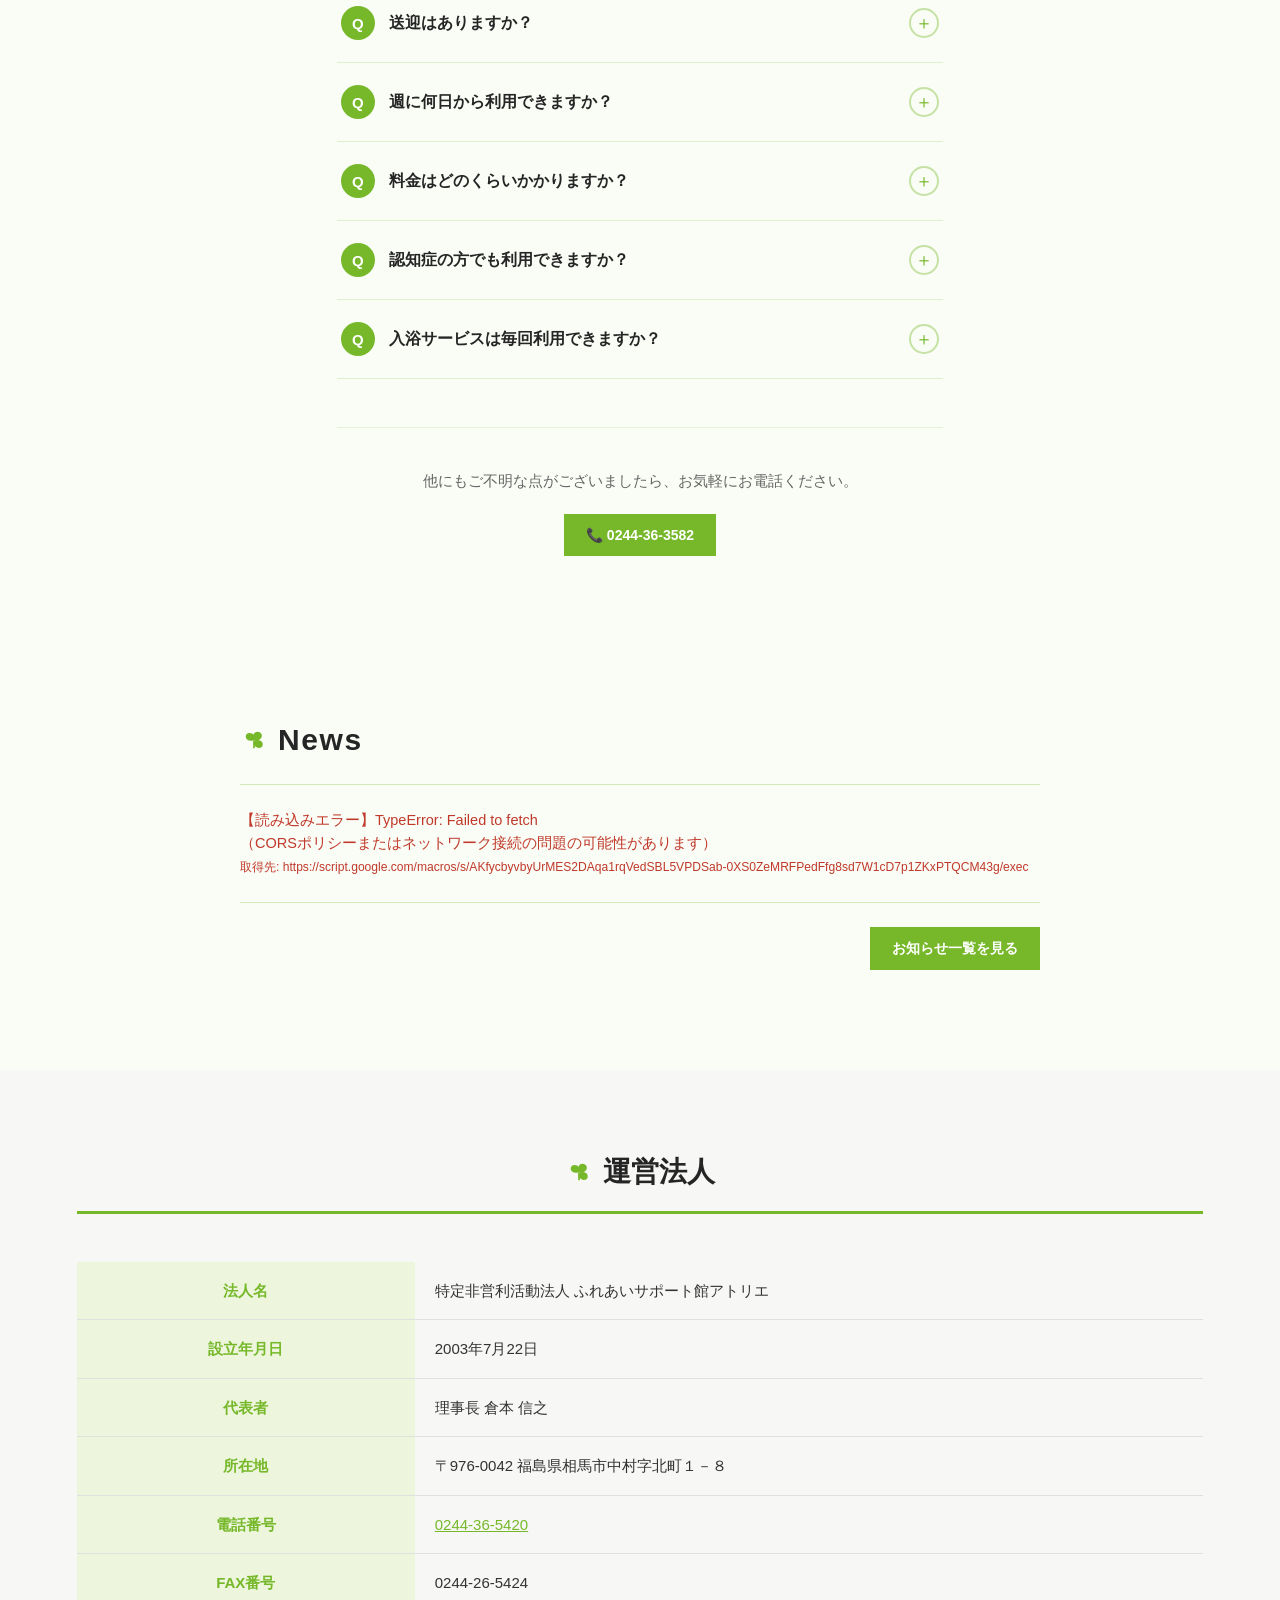
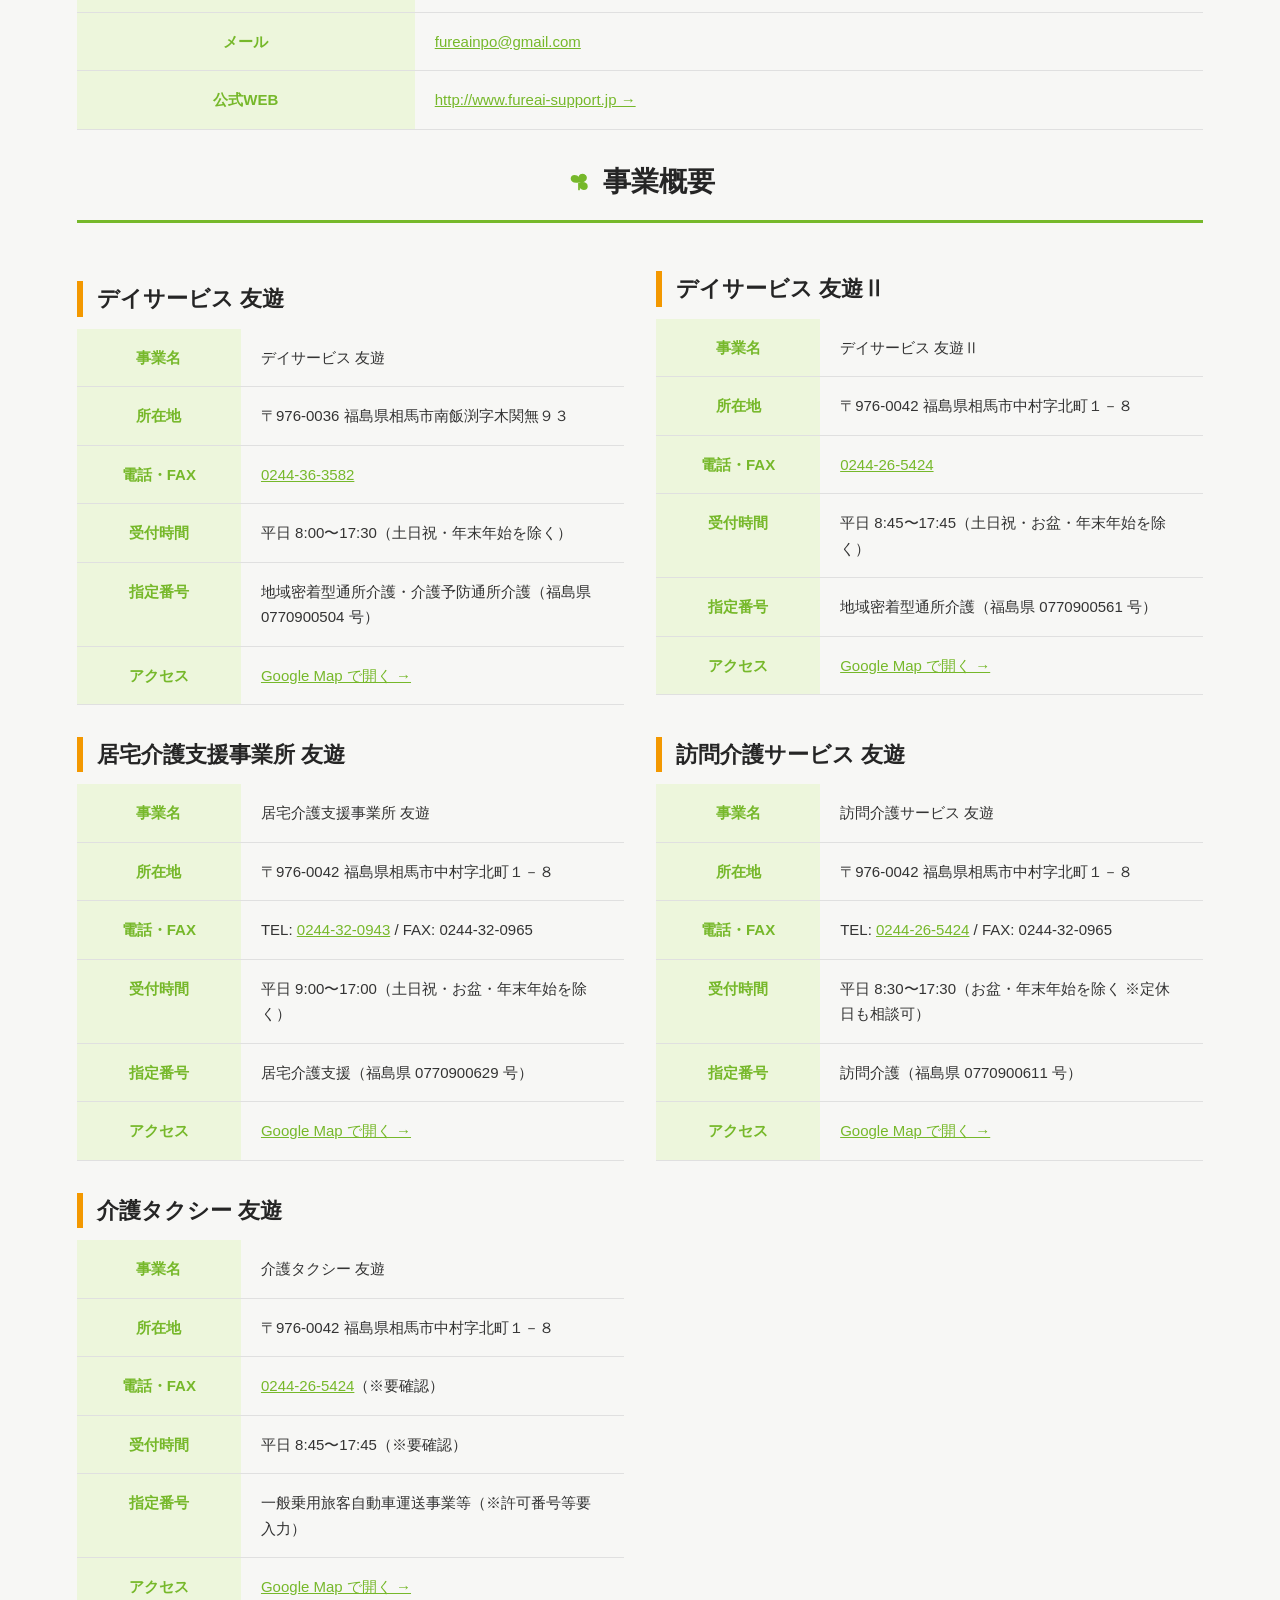
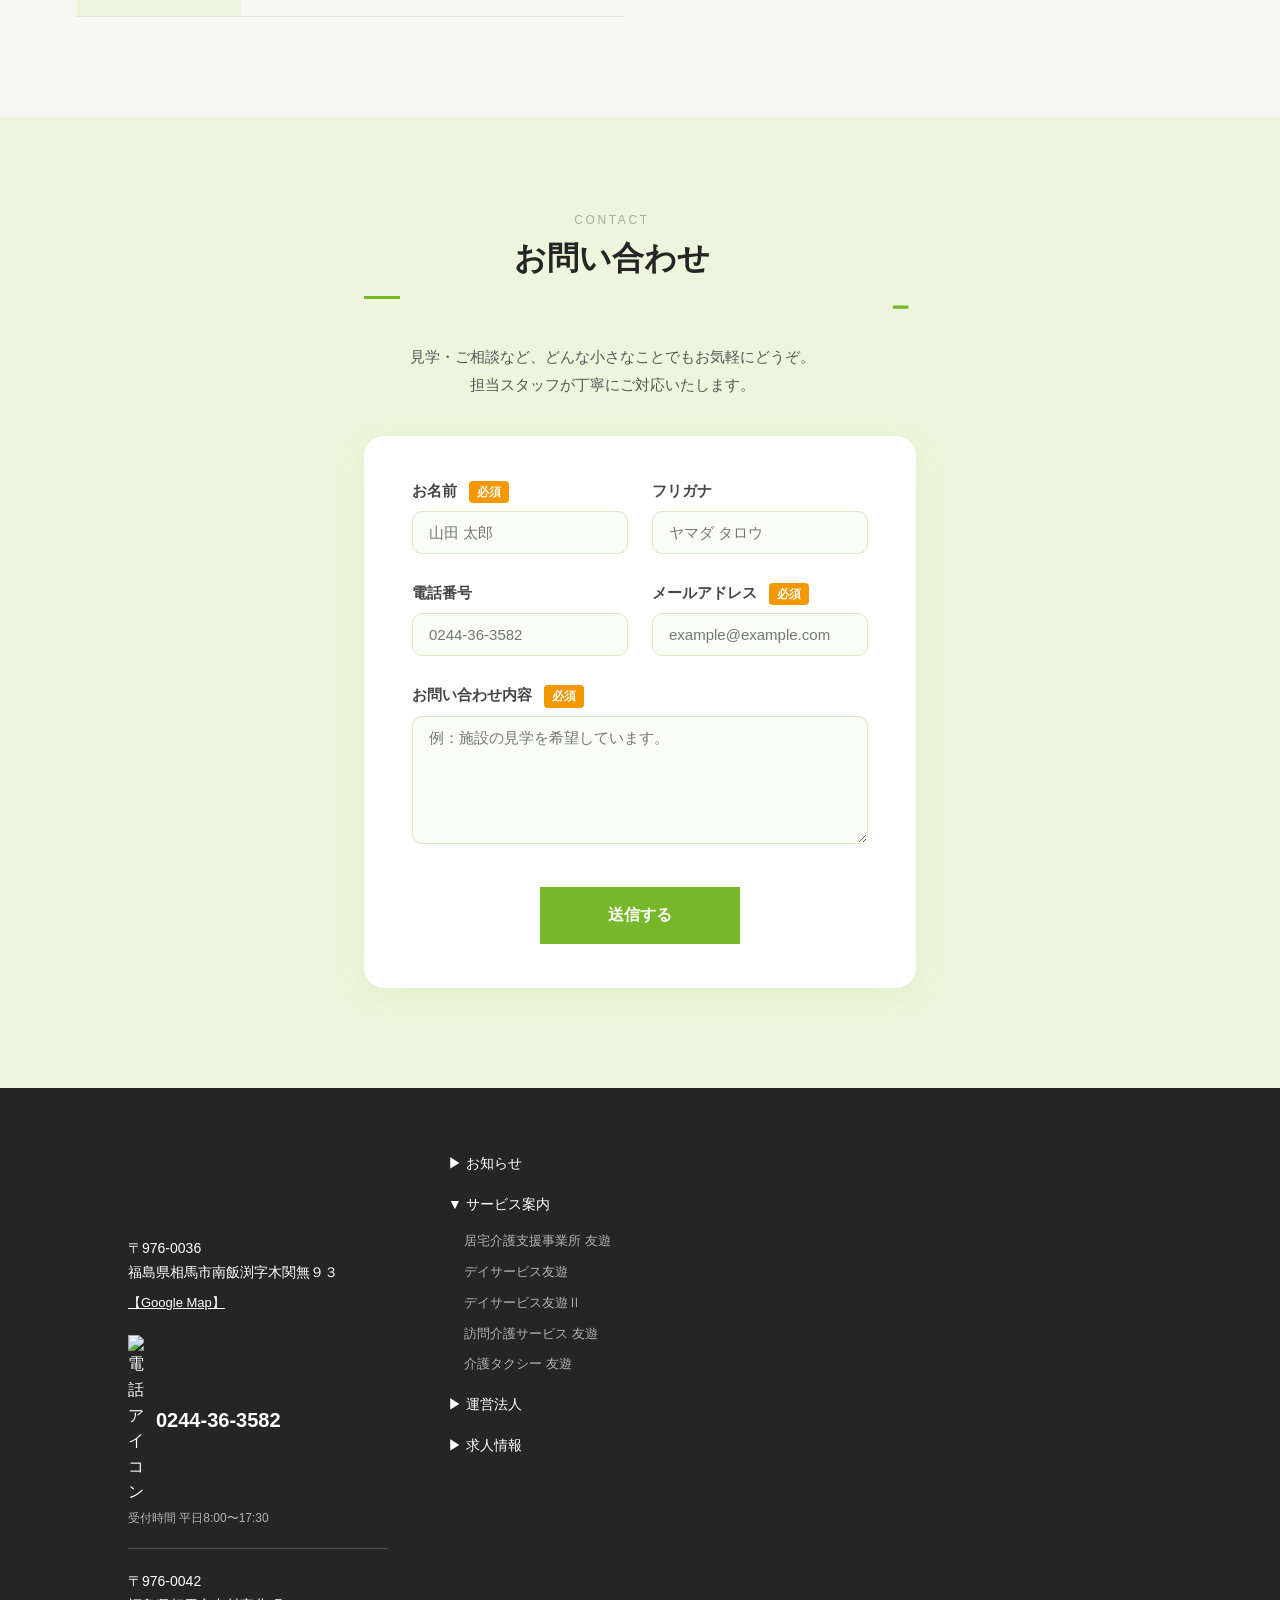
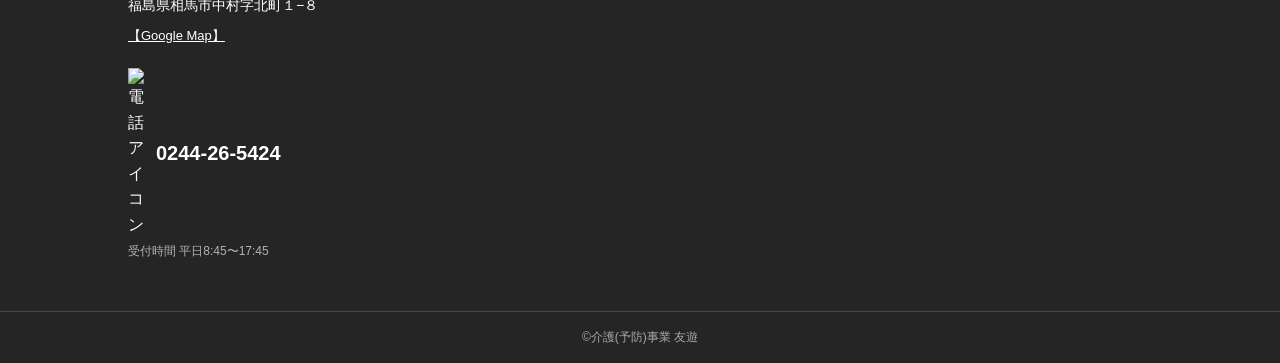
==== commit a61103b2: "feat: GAS APIによるNews順序最適化、フェードインUI、コピーライト統一を完了" ====
--- a/index.html
+++ b/index.html
@@ -5,7 +5,7 @@
   <meta name="viewport" content="width=device-width, initial-scale=1.0">
   <meta name="description" content="福島県相馬市の「介護(予防)事業 友遊」です。デイサービス、居宅介護支援（ケアマネージャー）、訪問介護、介護タクシーなど、住み慣れた地域でのあなたらしい暮らしを総合的にサポートします。">
   <title>介護(予防)事業 友遊 | 福島県相馬市のデイサービス・訪問介護・介護タクシー</title>
-  <link rel="stylesheet" href="./style.css?v=final31">
+  <link rel="stylesheet" href="./style.css?v=final38">
   <link rel="preconnect" href="https://fonts.googleapis.com">
   <link rel="preconnect" href="https://fonts.gstatic.com" crossorigin>
   <link href="https://fonts.googleapis.com/css2?family=Noto+Sans+JP:wght@400;700&display=swap" rel="stylesheet">
@@ -24,7 +24,7 @@
           <source src="./images/hikaru_intro.mp4" type="video/mp4">
         </video>
       </div>
-      <p class="splash_name">デイサービス 友遊</p>
+      <p class="splash_name">介護(予防)事業 友遊</p>
       <p class="splash_tagline">住み慣れた地域で、あなたらしい暮らしを</p>
     </div>
   </div>
@@ -116,7 +116,7 @@
   </section>
 
   <!-- ===== 事業内容 ===== -->
-  <section class="top_service_area">
+  <section class="top_service_area fade-in-target">
     <div class="svc_section_inner">
 
       <p class="section_sub_label">Service</p>
@@ -309,7 +309,7 @@
   </section>
 
   <!-- ===== 友遊が選ばれる3つの理由 ===== -->
-  <section class="top_reasons_area">
+  <section class="top_reasons_area fade-in-target">
     <div class="top_reasons_inner">
       <p class="section_sub_label">Why Choose Us</p>
       <h2 class="section_main_heading">友遊が選ばれる3つの理由</h2>
@@ -382,7 +382,7 @@
   </section>
 
   <!-- ===== よくあるご質問（FAQ） ===== -->
-  <section class="top_faq_area">
+  <section class="top_faq_area fade-in-target">
     <div class="top_faq_inner">
       <p class="section_sub_label">FAQ</p>
       <h2 class="section_main_heading">よくあるご質問</h2>
@@ -495,7 +495,7 @@
   </section>
 
   <!-- ===== お知らせ ===== -->
-  <section class="top_news_area" id="news">
+  <section class="top_news_area fade-in-target" id="news">
     <div class="top_news_wrap">
 
       <h3>News</h3>
@@ -873,7 +873,7 @@
 
     <!-- コピーライト -->
     <div class="footer_copy">
-      <p>©デイサービス 友遊</p>
+      <p>©介護(予防)事業 友遊</p>
     </div>
 
   </footer>
@@ -1354,7 +1354,10 @@
             return;
           }
 
-          // 最新3件のみ表示
+          // 日付降順ソート後、最新3件のみ表示
+          data.sort(function (a, b) {
+            return new Date(b.date || 0) - new Date(a.date || 0);
+          });
           var frag = document.createDocumentFragment();
           data.slice(0, 3).forEach(function (item, i) {
             frag.appendChild(createCard(item, i));
@@ -1489,5 +1492,26 @@
 
 
 <a href="./index.html#contact" class="floating-contact">📞 見学・お問い合わせ</a>
+
+  <!-- ===== fade-in-target フェードイン JS ===== -->
+  <script>
+  (function () {
+    var targets = document.querySelectorAll('.fade-in-target');
+    if (!targets.length || !window.IntersectionObserver) {
+      targets.forEach(function (el) { el.classList.add('is-visible'); });
+      return;
+    }
+    var observer = new IntersectionObserver(function (entries) {
+      entries.forEach(function (entry) {
+        if (entry.isIntersecting) {
+          entry.target.classList.add('is-visible');
+          observer.unobserve(entry.target);
+        }
+      });
+    }, { threshold: 0.08 });
+    targets.forEach(function (el) { observer.observe(el); });
+  }());
+  </script>
+
 </body>
 </html>
--- a/style.css
+++ b/style.css
@@ -768,14 +768,15 @@
   font-weight: bold;
   font-size: 1.4rem;
   white-space: nowrap;
-  transition: background-color .2s, border-color .2s;
+  transition: background-color .2s, border-color .2s, transform .3s ease, box-shadow .3s ease;
 }
 
 .hero-crossfade .mv_text_panel .mv_link:hover {
   background-color: var(--color-accent);
   border-color: var(--color-accent);
   color: #fff;
-  box-shadow: 0 0 18px rgba(243, 152, 0, 0.45);
+  transform: translateY(-3px);
+  box-shadow: 0 8px 24px rgba(243, 152, 0, 0.5);
 }
 
 @media screen and (max-width: 1080px) {
@@ -1115,13 +1116,15 @@
   border: 2px solid var(--color-main);
   border-radius: 4px;
   text-decoration: none;
-  transition: background-color .3s, color .3s;
+  transition: background-color .3s, color .3s, transform .3s ease, box-shadow .3s ease;
   cursor: pointer;
 }
 
 .top_service_txt .more_btn:hover {
   background-color: #fff;
   color: var(--color-main);
+  transform: translateY(-3px);
+  box-shadow: 0 8px 20px rgba(118, 184, 42, 0.3);
 }
 
 /* ===========================
@@ -1678,12 +1681,14 @@
   font-weight: bold;
   border: 2px solid var(--color-main);
   text-decoration: none;
-  transition: background-color .3s, color .3s;
+  transition: background-color .3s, color .3s, transform .3s ease, box-shadow .3s ease;
 }
 
 .more_btn:hover {
   background-color: var(--color-bg);
   color: var(--color-main);
+  transform: translateY(-3px);
+  box-shadow: 0 8px 20px rgba(118, 184, 42, 0.3);
 }
 
 /* ===========================
@@ -3106,11 +3111,13 @@
   padding: 18px 4px;
   text-align: left;
   border-radius: 6px;
-  transition: background-color 0.18s;
+  transition: background-color 0.18s, transform 0.3s ease, box-shadow 0.3s ease;
 }
 
 .news_card_header:hover {
   background-color: rgba(118, 184, 42, 0.05);
+  transform: translateY(-2px);
+  box-shadow: 0 4px 12px rgba(118, 184, 42, 0.12);
 }
 
 /* 日付 + カテゴリ */
@@ -4898,6 +4905,27 @@
   color: #555;
 }
 
+.flow_notice {
+  background: #fff9f0;
+  border-left: 5px solid #f39800;
+  border-radius: 4px;
+  padding: 15px 20px;
+  margin-top: 16px;
+  box-shadow: 0 2px 8px rgba(0, 0, 0, 0.06);
+}
+
+.flow_notice p {
+  font-size: 1.35rem !important;
+  line-height: 1.8 !important;
+  color: #333 !important;
+  margin: 0;
+}
+
+.flow_notice strong {
+  color: #d97700;
+  font-weight: bold;
+}
+
 @media screen and (max-width: 767px) {
   .flow_lead_area {
     padding: 36px 0 0;
@@ -5335,3 +5363,18 @@
   box-shadow: 0 0 0 2px #ffec00 !important;
   color: #fff !important;
 }
+
+/* ============================================================
+   fade-in-target：セクション単位のフェードイン
+   IntersectionObserver で .is-visible を付与して発火
+============================================================ */
+.fade-in-target {
+  opacity: 0;
+  transform: translateY(20px);
+  transition: opacity 0.7s ease, transform 0.7s ease;
+}
+
+.fade-in-target.is-visible {
+  opacity: 1;
+  transform: translateY(0);
+}
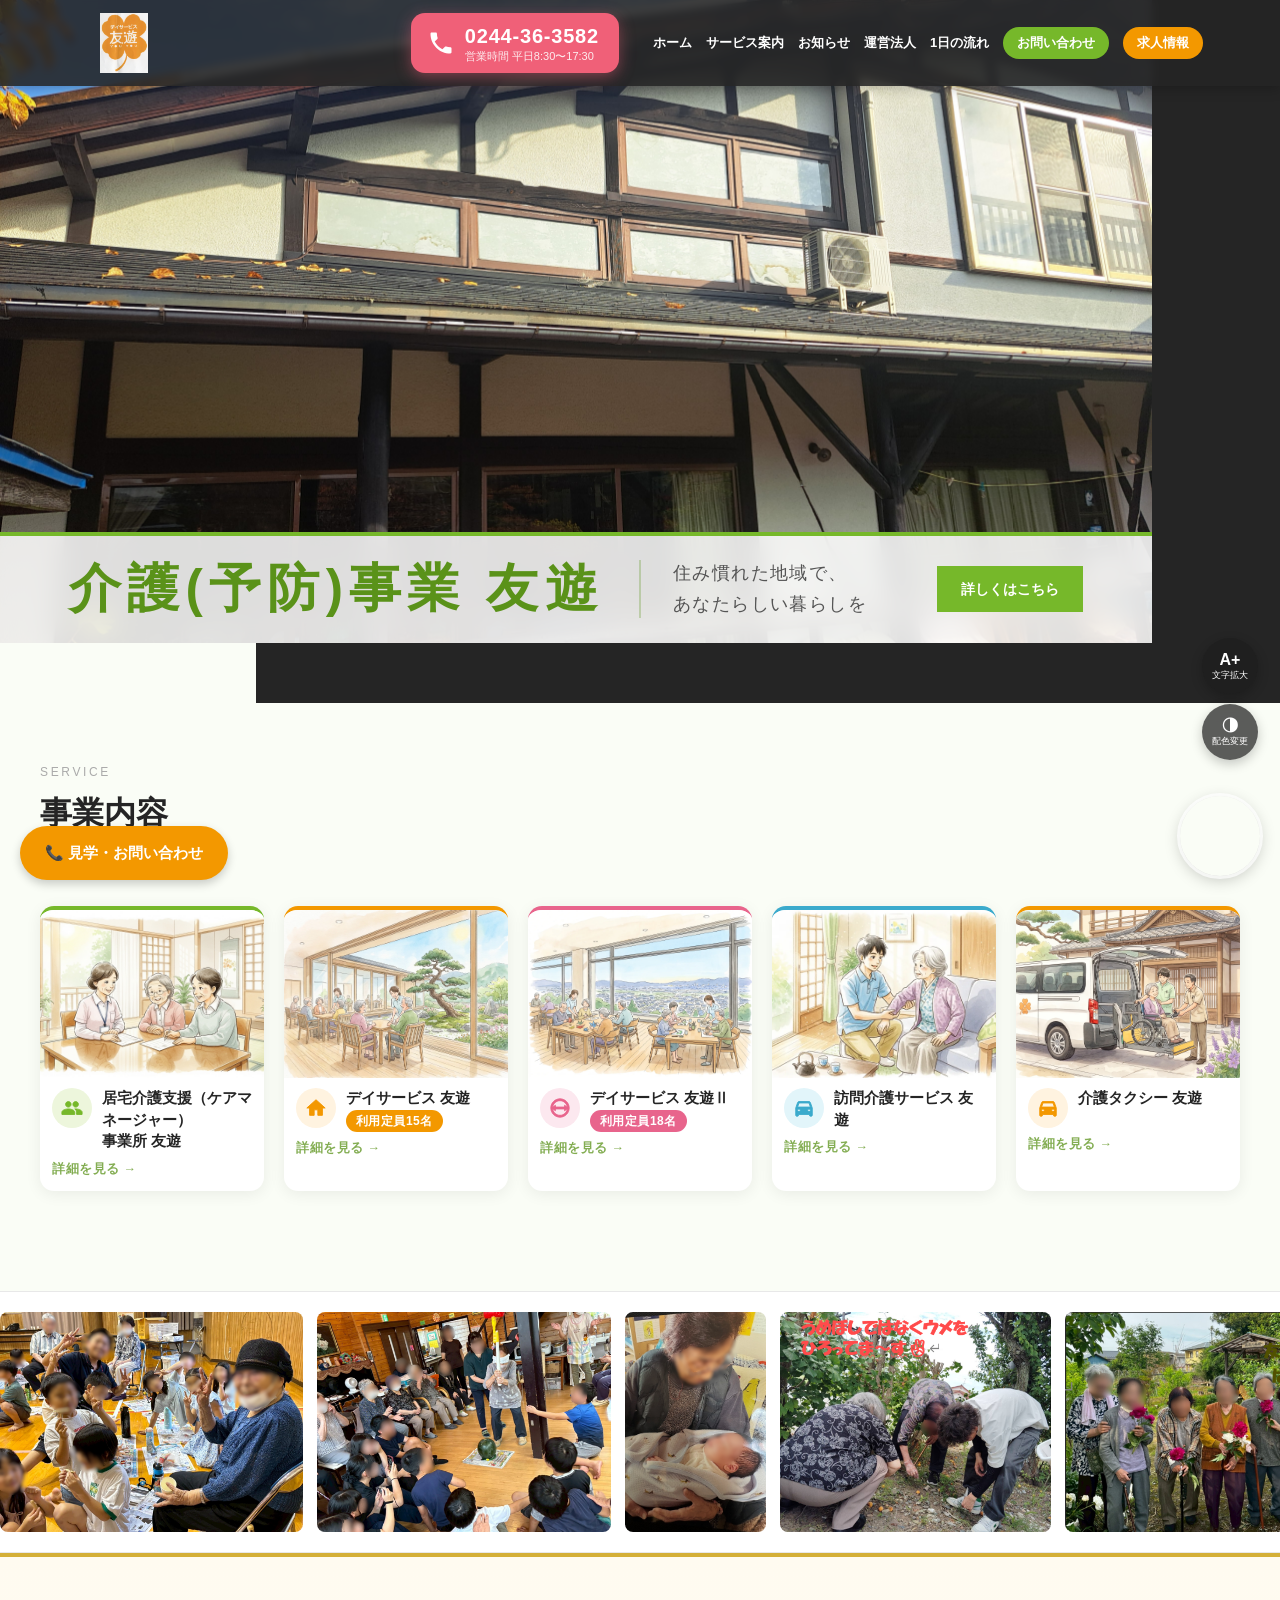
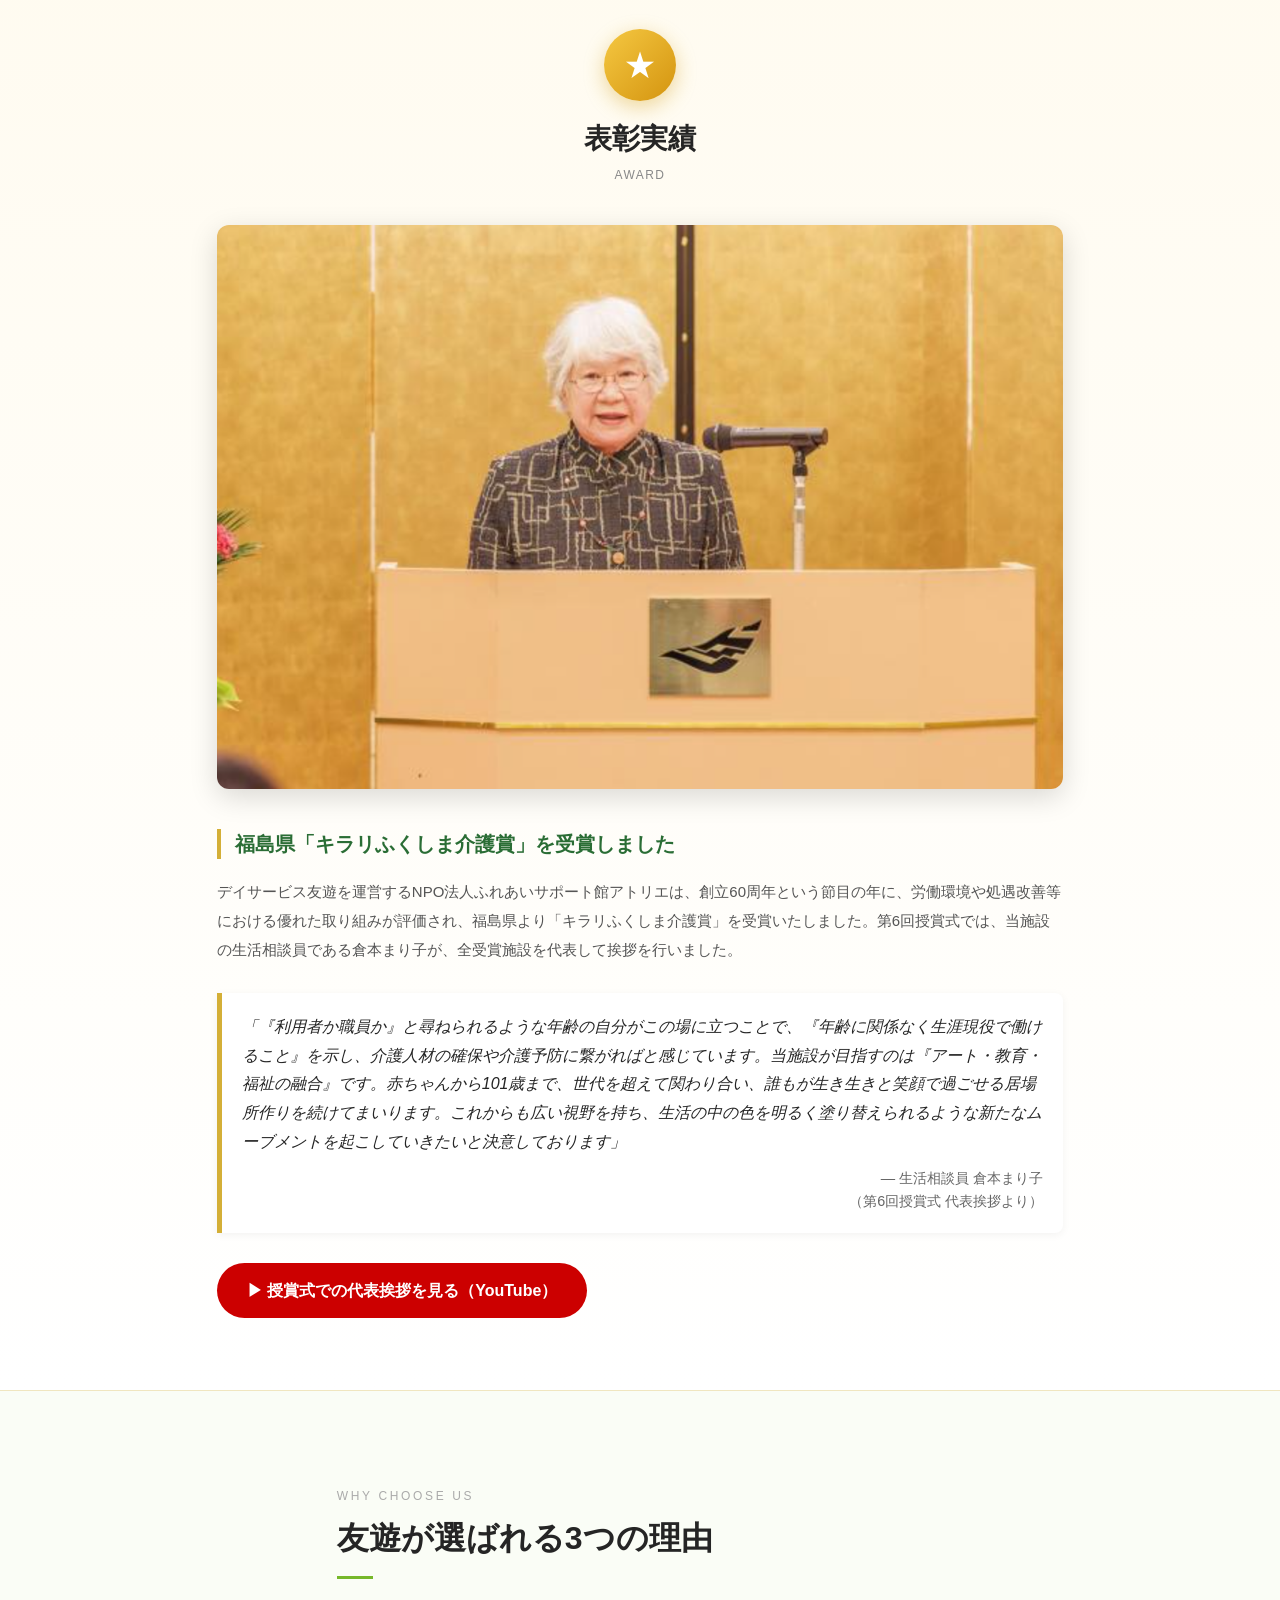
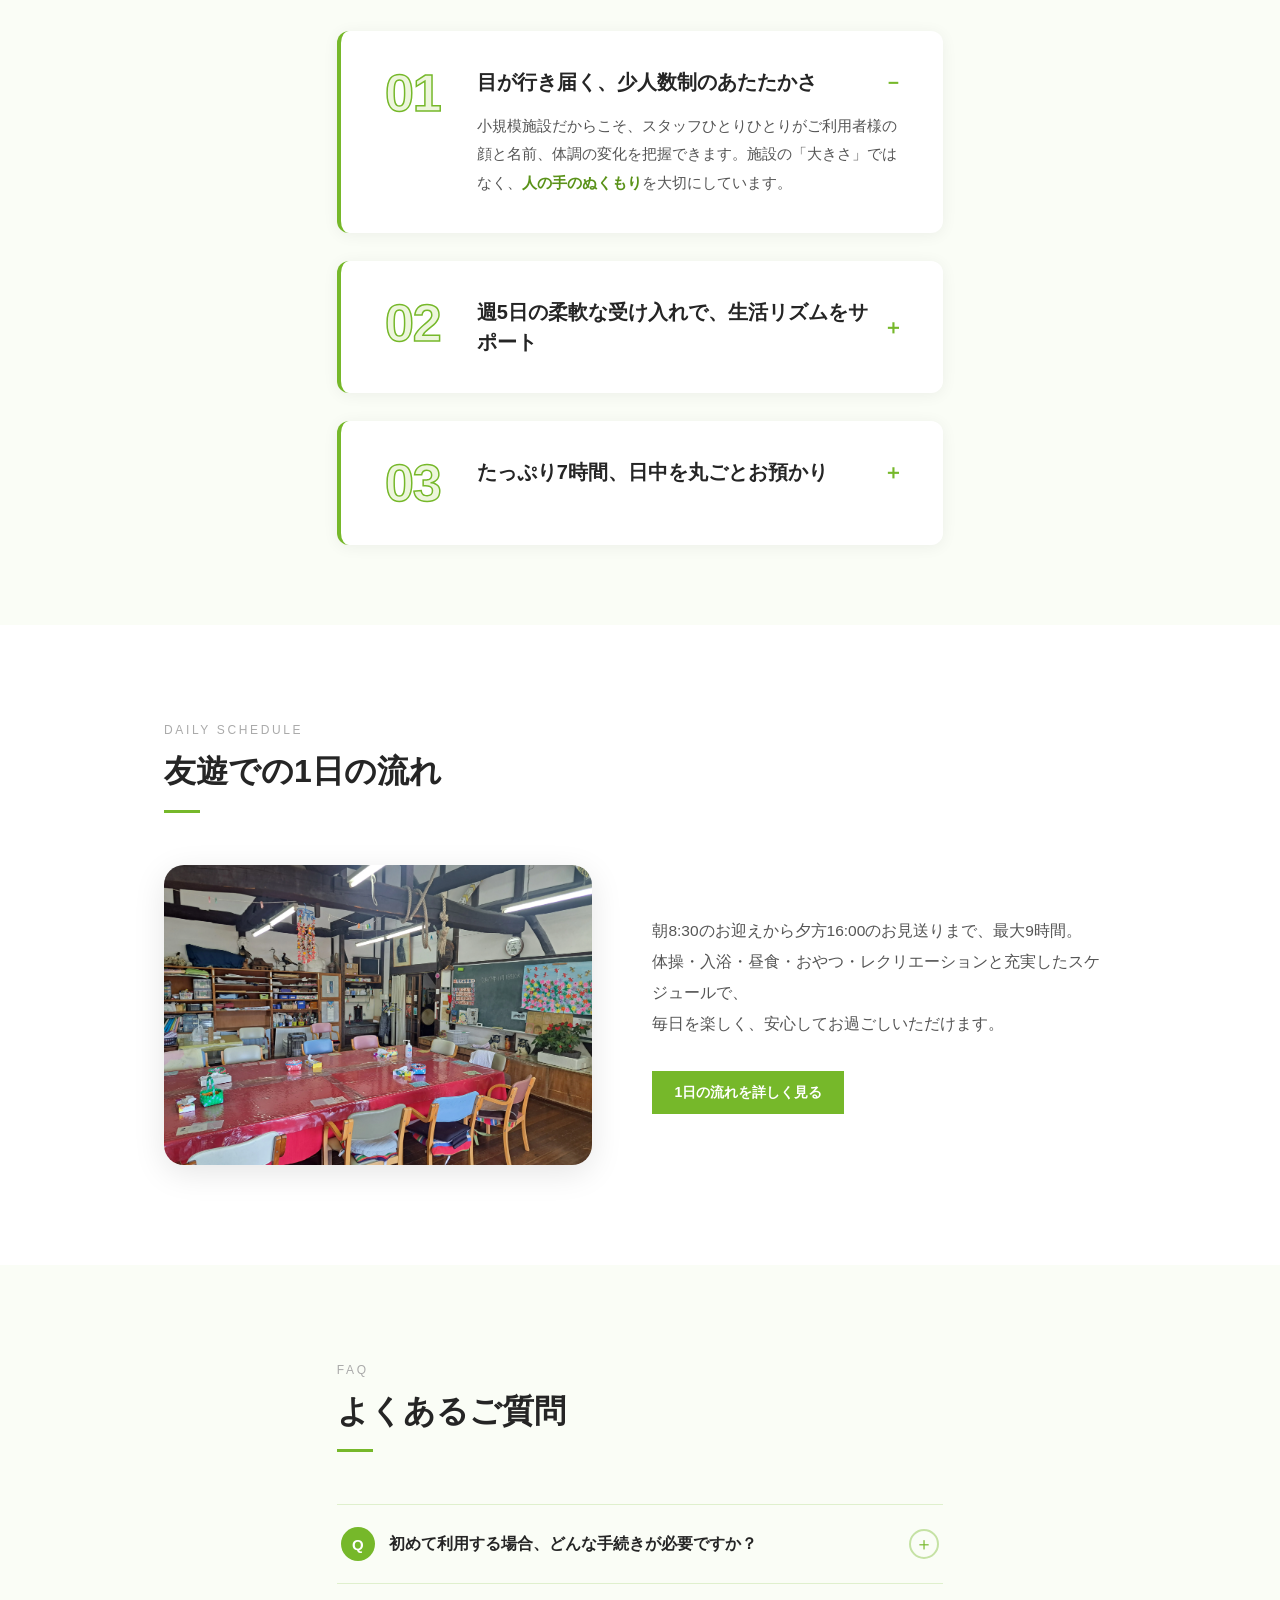
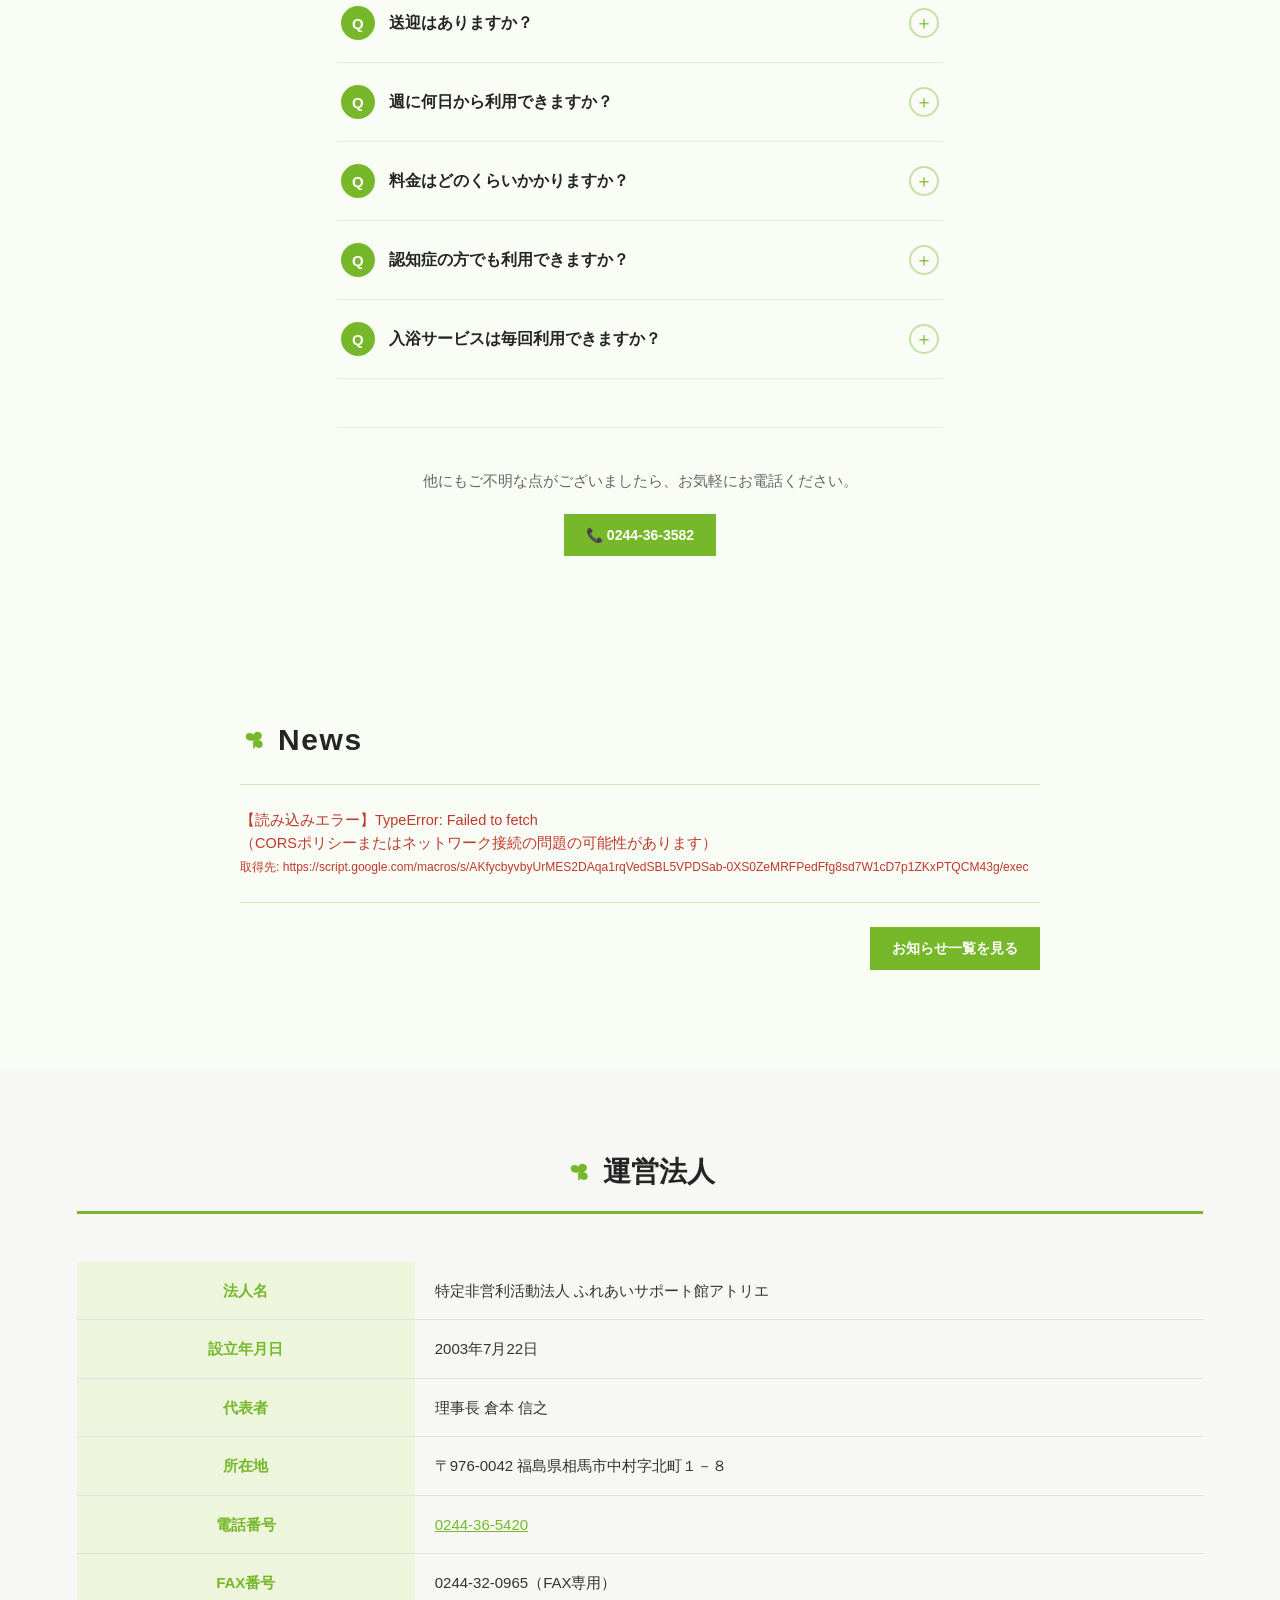
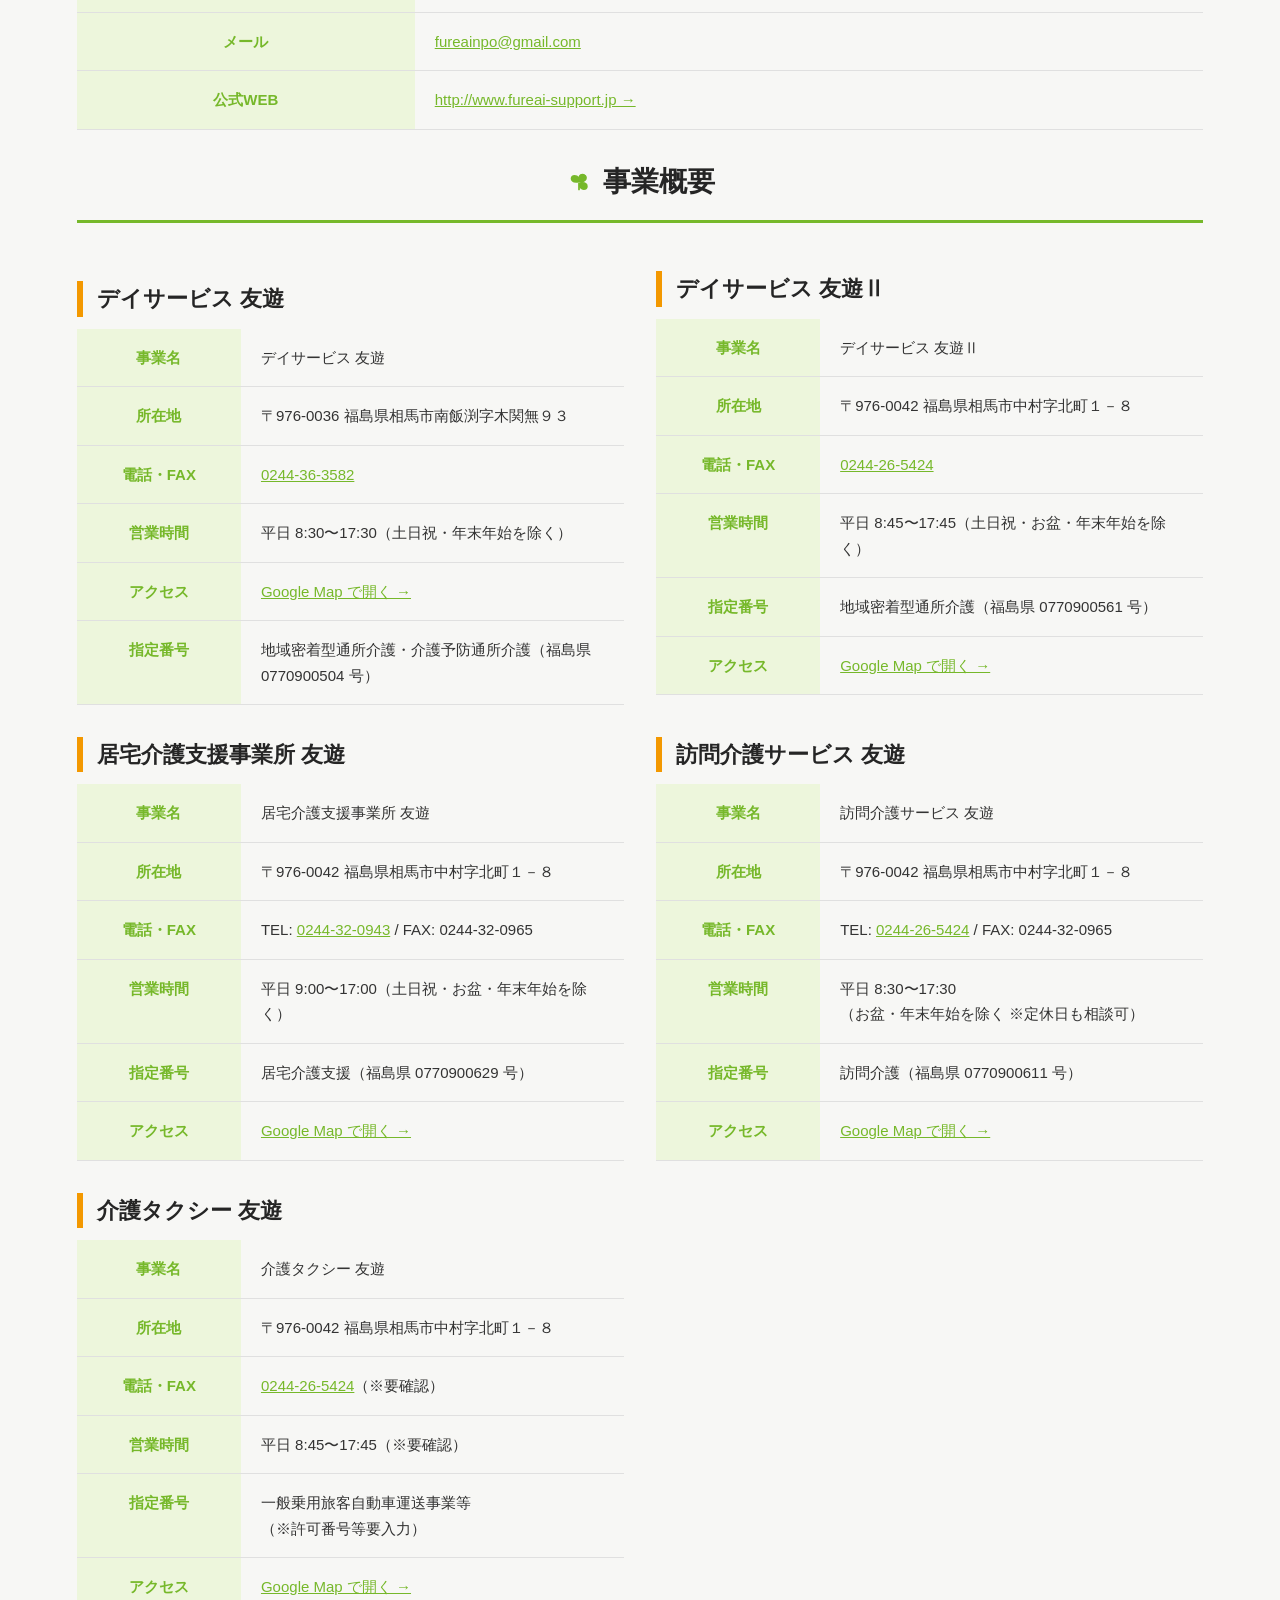
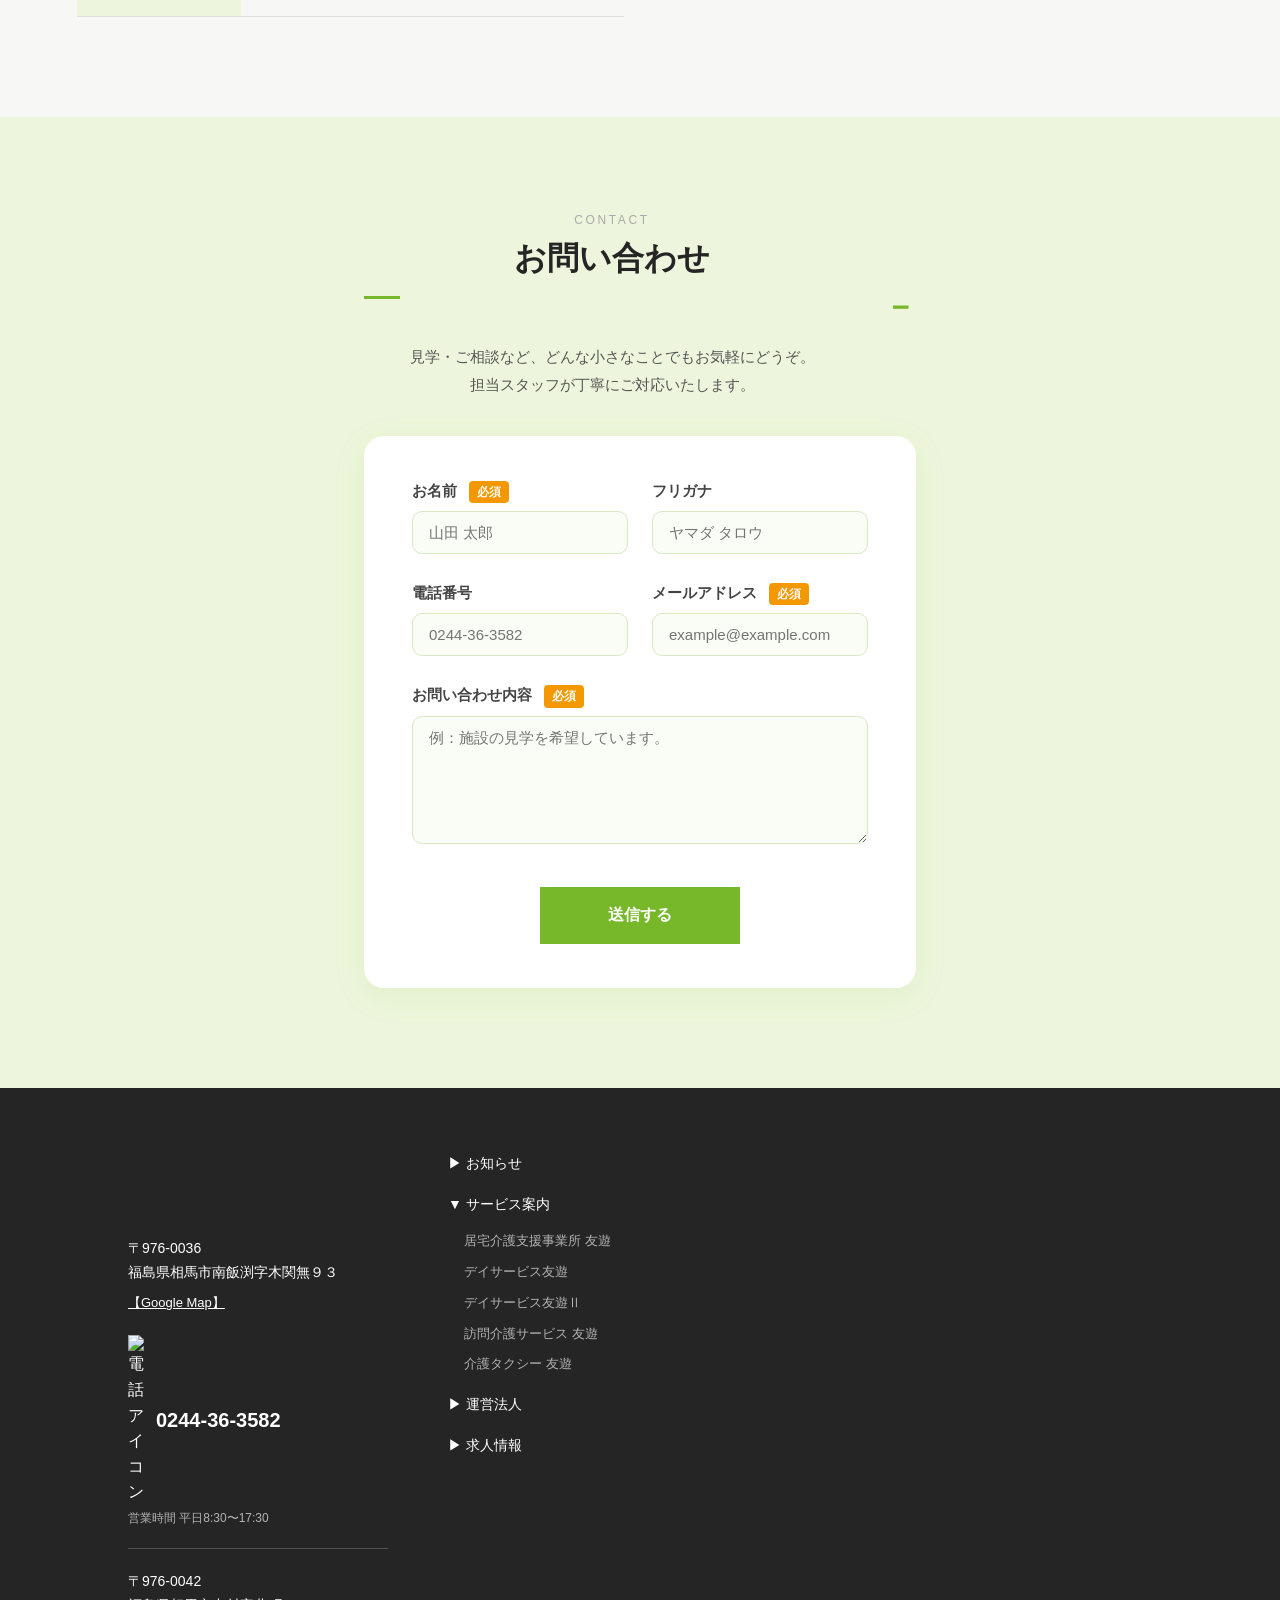
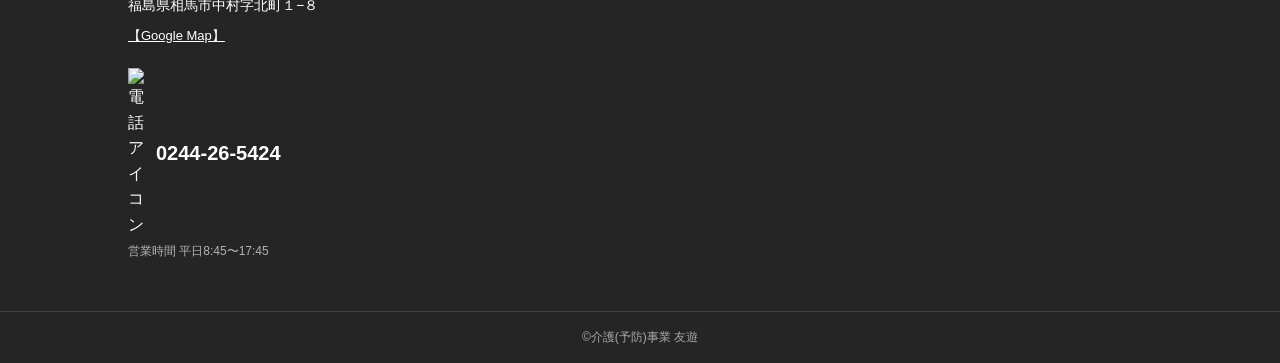
==== commit 386a5d34: "fix: タイムラインのテキスト削除および表示位置の数値調整による被りバグ修正" ====
--- a/index.html
+++ b/index.html
@@ -5,7 +5,7 @@
   <meta name="viewport" content="width=device-width, initial-scale=1.0">
   <meta name="description" content="福島県相馬市の「介護(予防)事業 友遊」です。デイサービス、居宅介護支援（ケアマネージャー）、訪問介護、介護タクシーなど、住み慣れた地域でのあなたらしい暮らしを総合的にサポートします。">
   <title>介護(予防)事業 友遊 | 福島県相馬市のデイサービス・訪問介護・介護タクシー</title>
-  <link rel="stylesheet" href="./style.css?v=final38">
+  <link rel="stylesheet" href="./style.css?v=final40">
   <link rel="preconnect" href="https://fonts.googleapis.com">
   <link rel="preconnect" href="https://fonts.gstatic.com" crossorigin>
   <link href="https://fonts.googleapis.com/css2?family=Noto+Sans+JP:wght@400;700&display=swap" rel="stylesheet">
@@ -56,7 +56,7 @@
           </svg>
           <span class="header_tel_body">
             <span class="tel_num">0244-36-3582</span>
-            <span class="tel_hours">受付時間 平日8:00〜17:30</span>
+            <span class="tel_hours">営業時間 平日8:30〜17:30</span>
           </span>
         </a>
       </div>
@@ -324,7 +324,7 @@
               <span class="reasons_toggle_icon" aria-hidden="true">－</span>
             </button>
             <div class="reasons_content is-open" aria-hidden="false" style="display: block;">
-              <p>定員15名の小規模施設だからこそ、スタッフひとりひとりがご利用者様の顔と名前、体調の変化を把握できます。施設の「大きさ」ではなく、<strong>人の手のぬくもり</strong>を大切にしています。</p>
+              <p>小規模施設だからこそ、スタッフひとりひとりがご利用者様の顔と名前、体調の変化を把握できます。施設の「大きさ」ではなく、<strong>人の手のぬくもり</strong>を大切にしています。</p>
             </div>
           </div>
         </li>
@@ -346,11 +346,11 @@
           <div class="reasons_num" aria-hidden="true">03</div>
           <div class="reasons_body">
             <button class="reasons_header" aria-expanded="false">
-              <h3>たっぷり9時間、日中を丸ごとお預かり</h3>
+              <h3>たっぷり7時間、日中を丸ごとお預かり</h3>
               <span class="reasons_toggle_icon" aria-hidden="true">＋</span>
             </button>
             <div class="reasons_content" aria-hidden="true">
-              <p>朝の送迎から夕方のお見送りまで、最大9時間お預かりします。ご家族が安心して仕事や休息をとれるよう、<strong>日中の生活全体をサポート</strong>します。</p>
+              <p>朝の送迎から夕方のお見送りまで、最大7時間お預かりします。ご家族が安心して仕事や休息をとれるよう、<strong>日中の生活全体をサポート</strong>します。</p>
             </div>
           </div>
         </li>
@@ -543,7 +543,7 @@
       </tr>
       <tr>
         <th>FAX番号</th>
-        <td>0244-26-5424</td>
+        <td>0244-32-0965（FAX専用）</td>
       </tr>
       <tr>
         <th>メール</th>
@@ -577,12 +577,8 @@
         <td><a href="tel:0244-36-3582">0244-36-3582</a></td>
       </tr>
       <tr>
-        <th>受付時間</th>
-        <td>平日 8:00〜17:30（土日祝・年末年始を除く）</td>
-      </tr>
-      <tr>
-        <th>指定番号</th>
-        <td>地域密着型通所介護・介護予防通所介護（福島県 0770900504 号）</td>
+        <th>営業時間</th>
+        <td>平日 8:30〜17:30（土日祝・年末年始を除く）</td>
       </tr>
       <tr>
         <th>アクセス</th>
@@ -590,6 +586,10 @@
           <a href="https://www.google.com/maps/search/?api=1&query=福島県相馬市南飯渕字木関無93" target="_blank" rel="noopener noreferrer">Google Map で開く →</a>
         </td>
       </tr>
+      <tr>
+        <th>指定番号</th>
+        <td>地域密着型通所介護・介護予防通所介護（福島県 0770900504 号）</td>
+      </tr>
     </table>
     </div>
 
@@ -609,7 +609,7 @@
         <td><a href="tel:0244-26-5424">0244-26-5424</a></td>
       </tr>
       <tr>
-        <th>受付時間</th>
+        <th>営業時間</th>
         <td>平日 8:45〜17:45（土日祝・お盆・年末年始を除く）</td>
       </tr>
       <tr>
@@ -641,7 +641,7 @@
         <td>TEL: <a href="tel:0244-32-0943">0244-32-0943</a> / FAX: 0244-32-0965</td>
       </tr>
       <tr>
-        <th>受付時間</th>
+        <th>営業時間</th>
         <td>平日 9:00〜17:00（土日祝・お盆・年末年始を除く）</td>
       </tr>
       <tr>
@@ -673,8 +673,8 @@
         <td>TEL: <a href="tel:0244-26-5424">0244-26-5424</a> / FAX: 0244-32-0965</td>
       </tr>
       <tr>
-        <th>受付時間</th>
-        <td>平日 8:30〜17:30（お盆・年末年始を除く ※定休日も相談可）</td>
+        <th>営業時間</th>
+        <td>平日 8:30〜17:30<br>（お盆・年末年始を除く ※定休日も相談可）</td>
       </tr>
       <tr>
         <th>指定番号</th>
@@ -705,12 +705,12 @@
         <td><a href="tel:0244-26-5424">0244-26-5424</a>（※要確認）</td>
       </tr>
       <tr>
-        <th>受付時間</th>
+        <th>営業時間</th>
         <td>平日 8:45〜17:45（※要確認）</td>
       </tr>
       <tr>
         <th>指定番号</th>
-        <td>一般乗用旅客自動車運送事業等（※許可番号等要入力）</td>
+        <td>一般乗用旅客自動車運送事業等<br>（※許可番号等要入力）</td>
       </tr>
       <tr>
         <th>アクセス</th>
@@ -828,7 +828,7 @@
               <img src="https://placehold.jp/20x20.png" alt="電話アイコン" loading="lazy" decoding="async">
               <span class="footer_tel_num">0244-36-3582</span>
             </a>
-            <p class="footer_tel_hours">受付時間 平日8:00〜17:30</p>
+            <p class="footer_tel_hours">営業時間 平日8:30〜17:30</p>
           </div>
         </div>
 
@@ -844,7 +844,7 @@
               <img src="https://placehold.jp/20x20.png" alt="電話アイコン" loading="lazy" decoding="async">
               <span class="footer_tel_num">0244-26-5424</span>
             </a>
-            <p class="footer_tel_hours">受付時間 平日8:45〜17:45</p>
+            <p class="footer_tel_hours">営業時間 平日8:45〜17:45</p>
           </div>
         </div>
 
--- a/style.css
+++ b/style.css
@@ -3809,9 +3809,9 @@
   font-variant-numeric: tabular-nums;
 }
 
-/* タイトル（ドットの右に余白を作って配置） */
+/* タイトル（time削除後: header padding 4px + 106px = 110px 開始、ドット右端95pxを回避） */
 .tl_title {
-  margin-left: 30px; /* time右端(72px)からドット通過分 → タイトル開始 */
+  margin-left: 106px;
   font-size: 1.7rem;
   font-weight: bold;
   color: var(--color-text);
@@ -3860,13 +3860,13 @@
   overflow: hidden;
 }
 
-/* 説明文（タイトルと位置を揃える: 72px time + 30px gap = 102px） */
+/* 説明文（タイトルと位置を揃える: header padding 4px + tl_title margin 106px = 110px） */
 .tl_desc {
   font-size: 1.4rem;
   color: #666;
   line-height: 1.75;
   margin: 0;
-  padding: 4px 4px 18px 102px;
+  padding: 4px 4px 18px 110px;
 }
 
 @media screen and (max-width: 767px) {
@@ -3894,7 +3894,7 @@
   }
 
   .tl_title {
-    margin-left: 22px; /* 52px time + 22px gap → dot(66px center)を通過 */
+    margin-left: 74px; /* time削除後: header padding 4px + 74px = 78px 開始、ドット右端73pxを回避 */
     font-size: 1.55rem;
   }
 
@@ -3906,7 +3906,7 @@
 
   .tl_desc {
     font-size: 1.35rem;
-    padding-left: 74px; /* 52px + 22px */
+    padding-left: 78px; /* time削除後: header padding 4px + tl_title margin 74px = 78px */
   }
 }
 
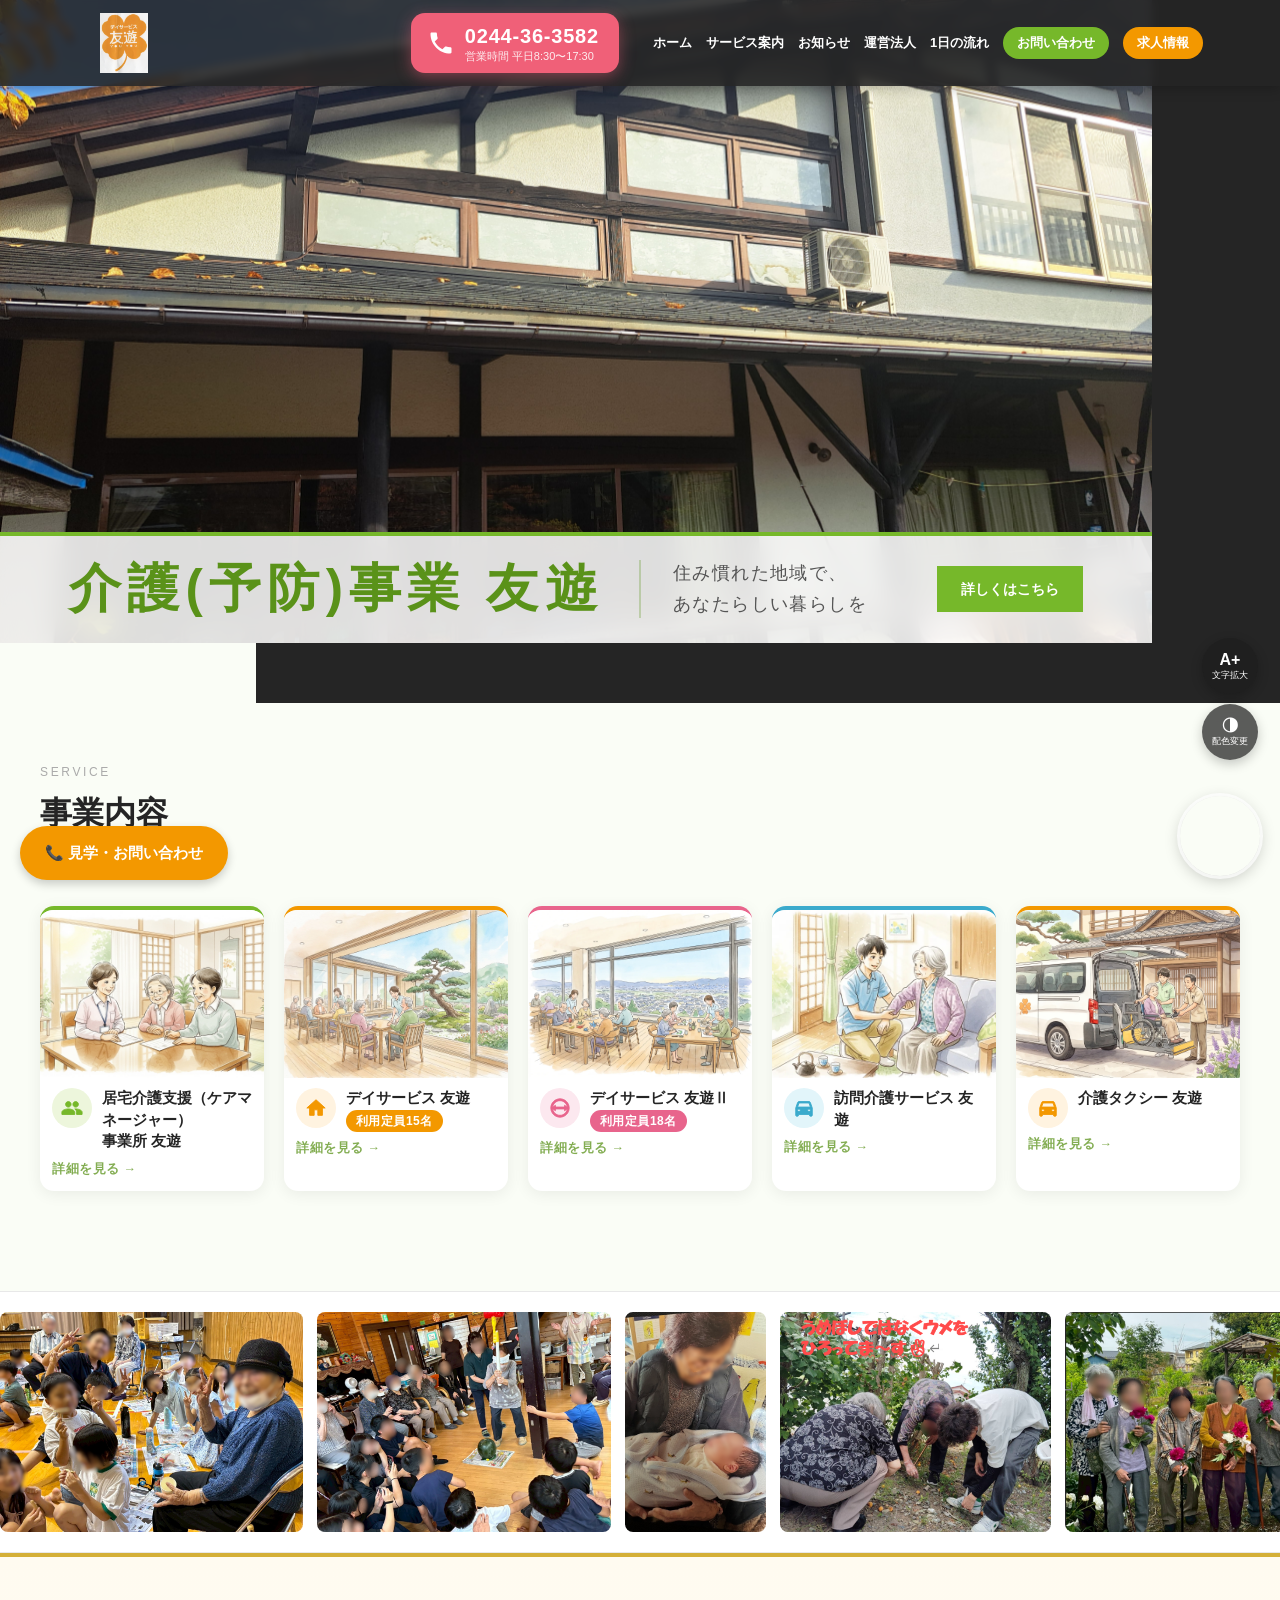
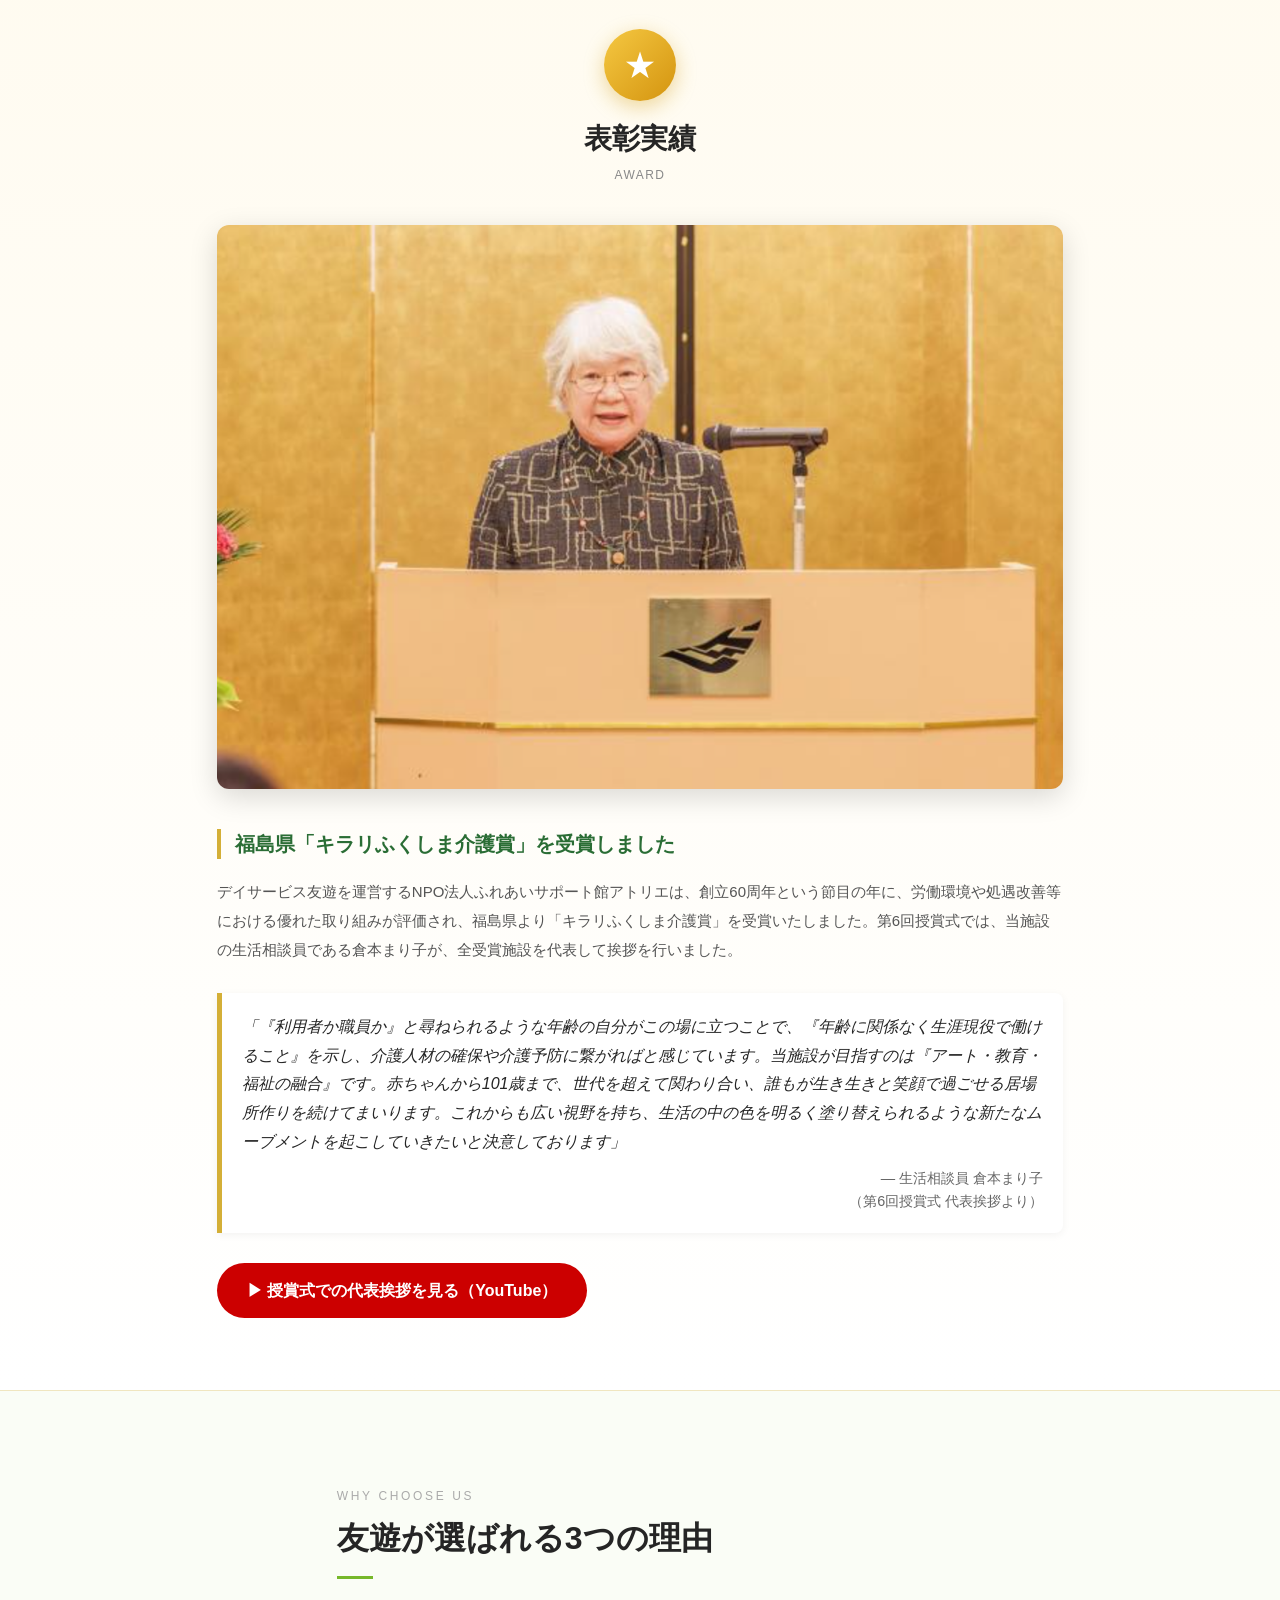
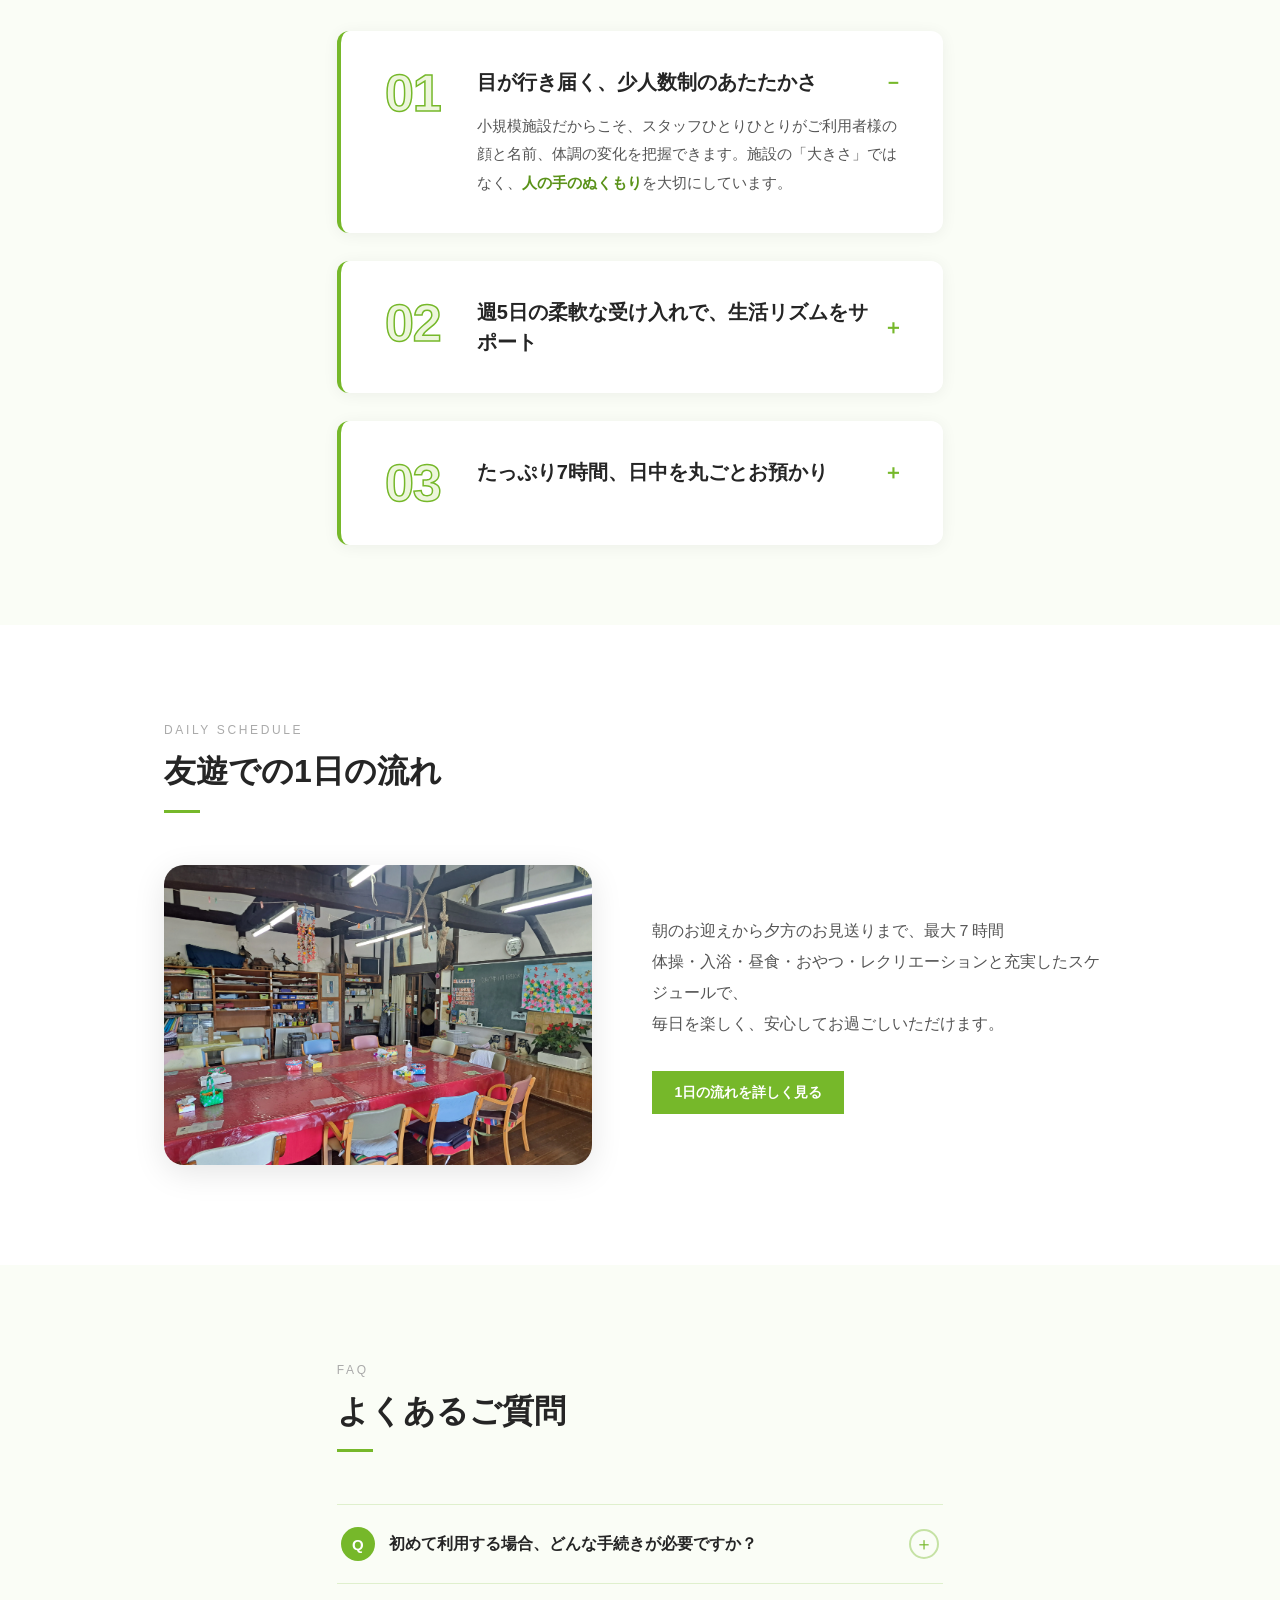
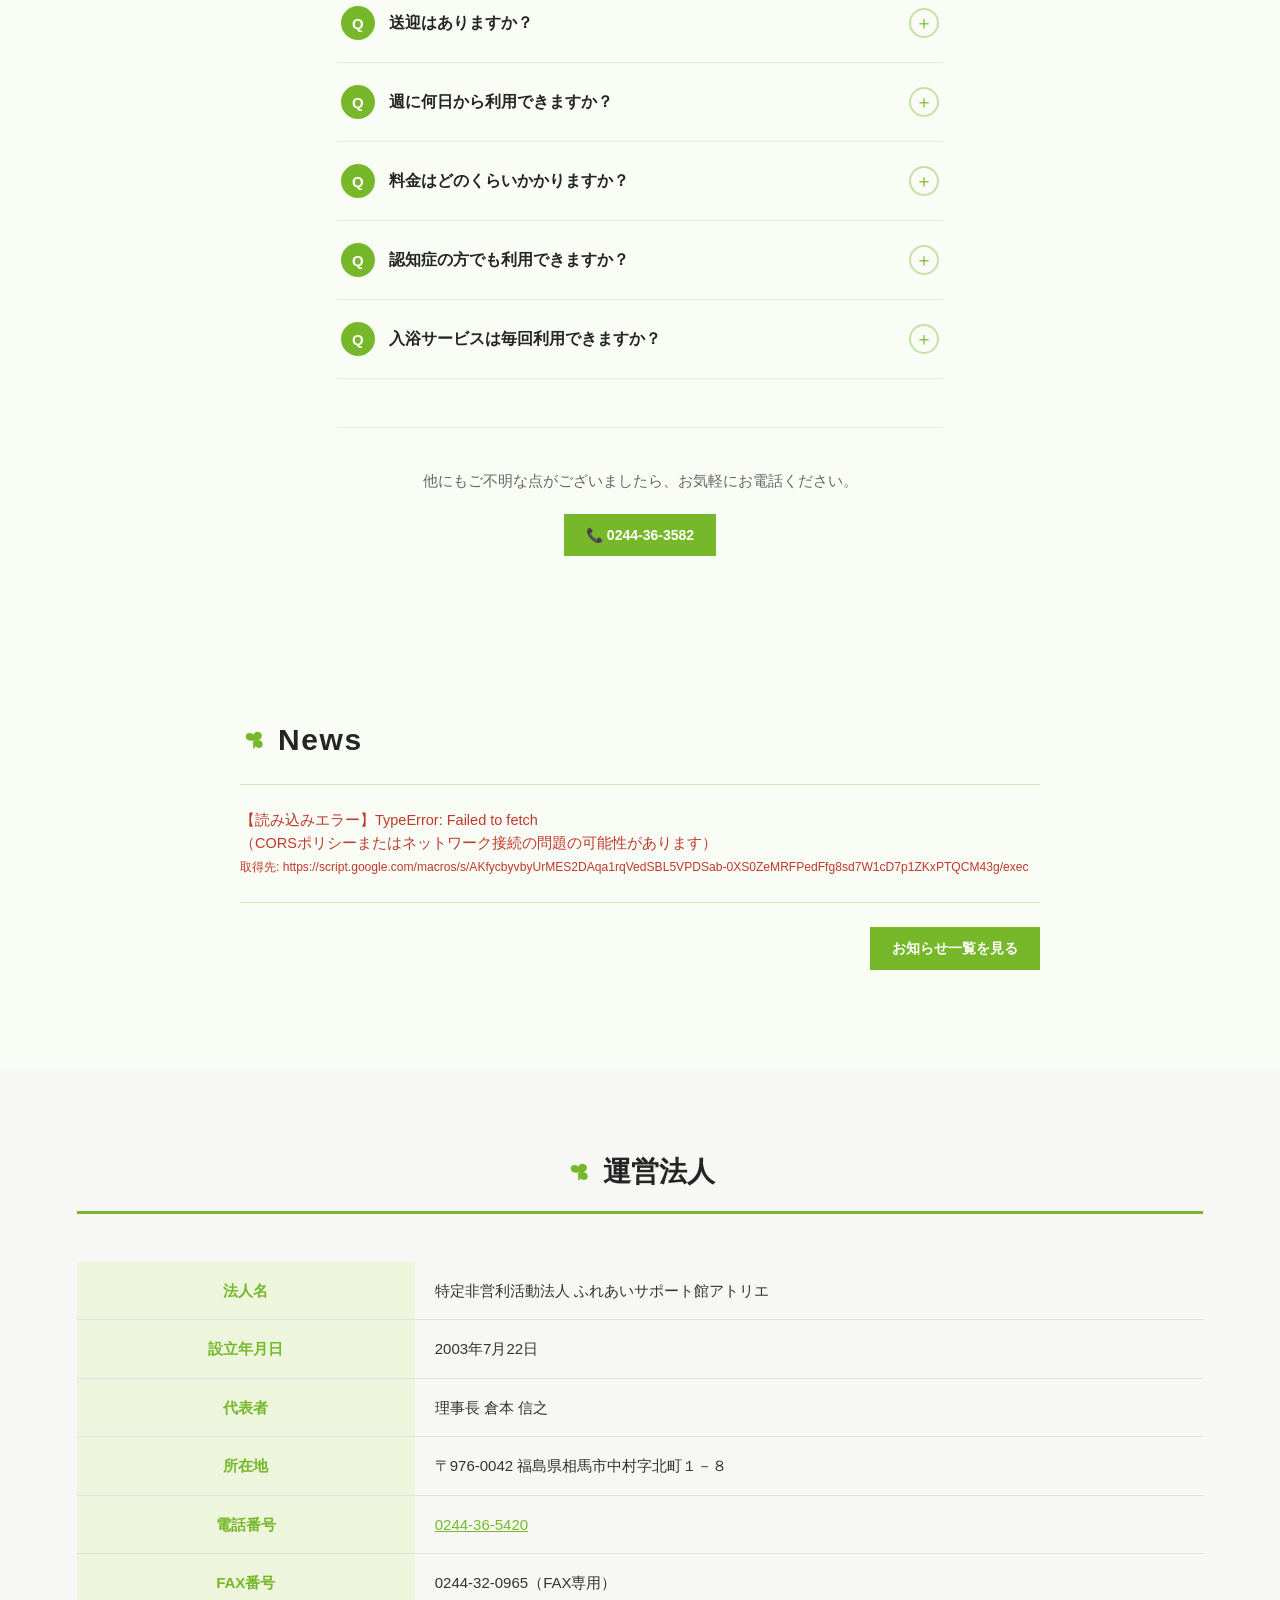
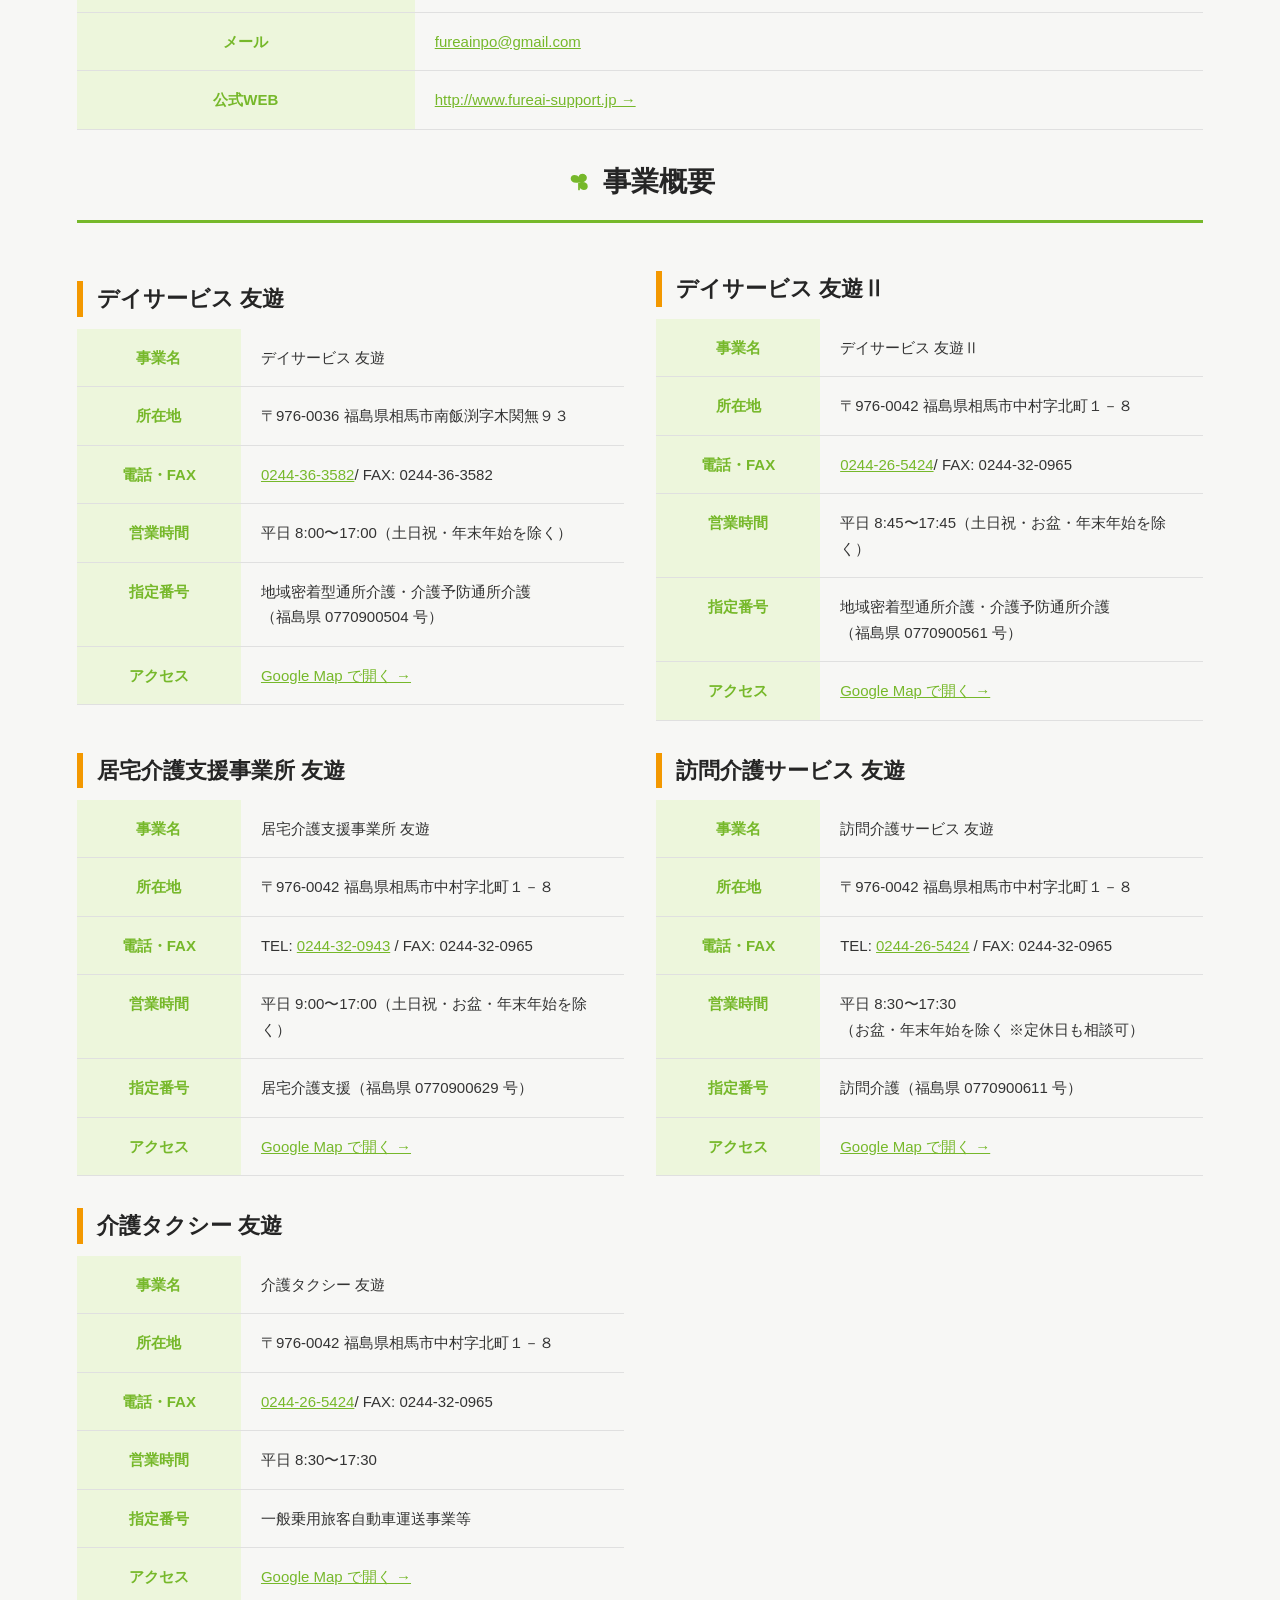
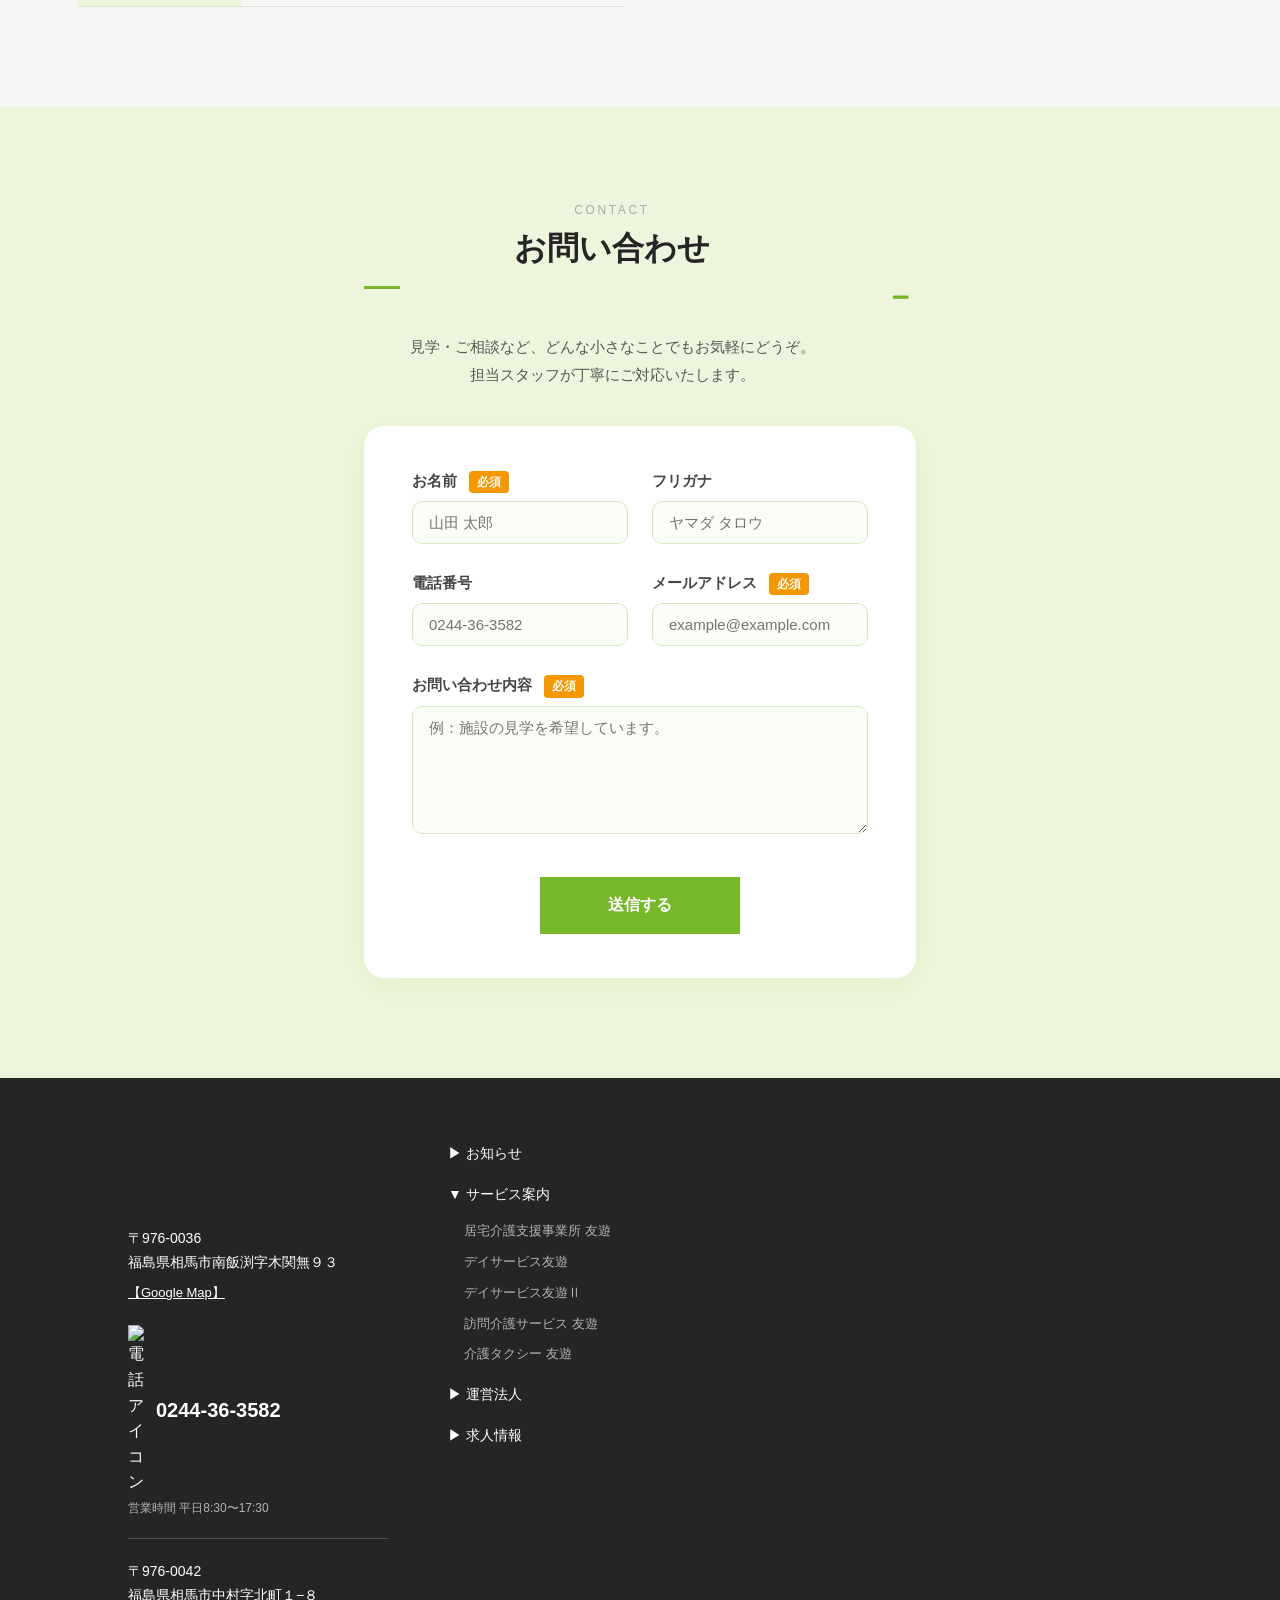
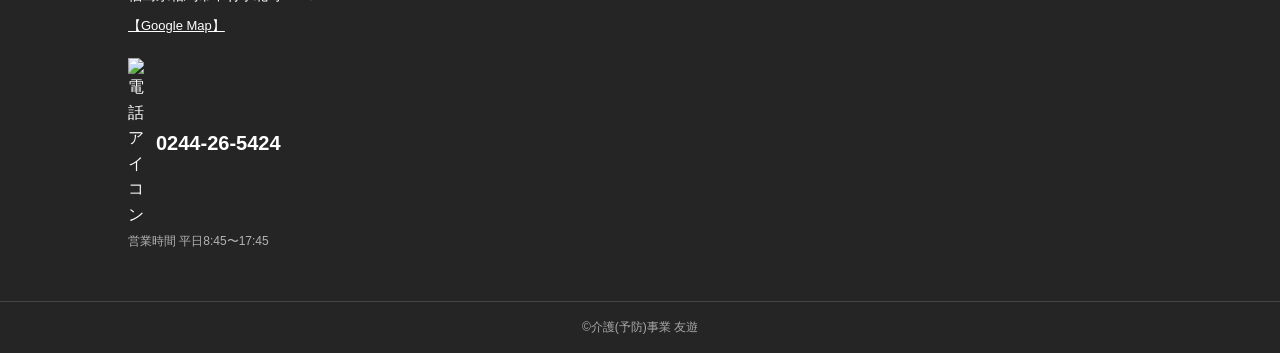
==== commit 219ea04b: "fix: 事業所概要の項目順序を統一（指定番号→アクセスの順に修正）" ====
--- a/index.html
+++ b/index.html
@@ -5,7 +5,7 @@
   <meta name="viewport" content="width=device-width, initial-scale=1.0">
   <meta name="description" content="福島県相馬市の「介護(予防)事業 友遊」です。デイサービス、居宅介護支援（ケアマネージャー）、訪問介護、介護タクシーなど、住み慣れた地域でのあなたらしい暮らしを総合的にサポートします。">
   <title>介護(予防)事業 友遊 | 福島県相馬市のデイサービス・訪問介護・介護タクシー</title>
-  <link rel="stylesheet" href="./style.css?v=final40">
+  <link rel="stylesheet" href="./style.css?v=final43">
   <link rel="preconnect" href="https://fonts.googleapis.com">
   <link rel="preconnect" href="https://fonts.gstatic.com" crossorigin>
   <link href="https://fonts.googleapis.com/css2?family=Noto+Sans+JP:wght@400;700&display=swap" rel="stylesheet">
@@ -371,7 +371,7 @@
           <img src="./images/room.webp" alt="デイサービス 友遊 室内の様子" loading="lazy" decoding="async">
         </div>
         <div class="flow_digest_text">
-          <p>朝8:30のお迎えから夕方16:00のお見送りまで、最大9時間。<br>
+          <p>朝のお迎えから夕方のお見送りまで、最大７時間<br>
           体操・入浴・昼食・おやつ・レクリエーションと充実したスケジュールで、<br>
           毎日を楽しく、安心してお過ごしいただけます。</p>
           <a href="./flow.html" class="more_btn">1日の流れを詳しく見る</a>
@@ -574,11 +574,15 @@
       </tr>
       <tr>
         <th>電話・FAX</th>
-        <td><a href="tel:0244-36-3582">0244-36-3582</a></td>
+        <td><a href="tel:0244-36-3582">0244-36-3582</a>/ FAX: 0244-36-3582</td>
       </tr>
       <tr>
         <th>営業時間</th>
-        <td>平日 8:30〜17:30（土日祝・年末年始を除く）</td>
+        <td>平日 8:00〜17:00（土日祝・年末年始を除く）</td>
+      </tr>
+      <tr>
+        <th>指定番号</th>
+        <td>地域密着型通所介護・介護予防通所介護<br>（福島県 0770900504 号）</td>
       </tr>
       <tr>
         <th>アクセス</th>
@@ -586,10 +590,6 @@
           <a href="https://www.google.com/maps/search/?api=1&query=福島県相馬市南飯渕字木関無93" target="_blank" rel="noopener noreferrer">Google Map で開く →</a>
         </td>
       </tr>
-      <tr>
-        <th>指定番号</th>
-        <td>地域密着型通所介護・介護予防通所介護（福島県 0770900504 号）</td>
-      </tr>
     </table>
     </div>
 
@@ -606,7 +606,7 @@
       </tr>
       <tr>
         <th>電話・FAX</th>
-        <td><a href="tel:0244-26-5424">0244-26-5424</a></td>
+        <td><a href="tel:0244-26-5424">0244-26-5424</a>/ FAX: 0244-32-0965</td>
       </tr>
       <tr>
         <th>営業時間</th>
@@ -614,7 +614,7 @@
       </tr>
       <tr>
         <th>指定番号</th>
-        <td>地域密着型通所介護（福島県 0770900561 号）</td>
+        <td>地域密着型通所介護・介護予防通所介護<br>（福島県 0770900561 号）</td>
       </tr>
       <tr>
         <th>アクセス</th>
@@ -702,15 +702,15 @@
       </tr>
       <tr>
         <th>電話・FAX</th>
-        <td><a href="tel:0244-26-5424">0244-26-5424</a>（※要確認）</td>
+        <td><a href="tel:0244-26-5424">0244-26-5424</a>/ FAX: 0244-32-0965</td>
       </tr>
       <tr>
         <th>営業時間</th>
-        <td>平日 8:45〜17:45（※要確認）</td>
+        <td>平日 8:30〜17:30</td>
       </tr>
       <tr>
         <th>指定番号</th>
-        <td>一般乗用旅客自動車運送事業等<br>（※許可番号等要入力）</td>
+        <td>一般乗用旅客自動車運送事業等<br></td>
       </tr>
       <tr>
         <th>アクセス</th>
